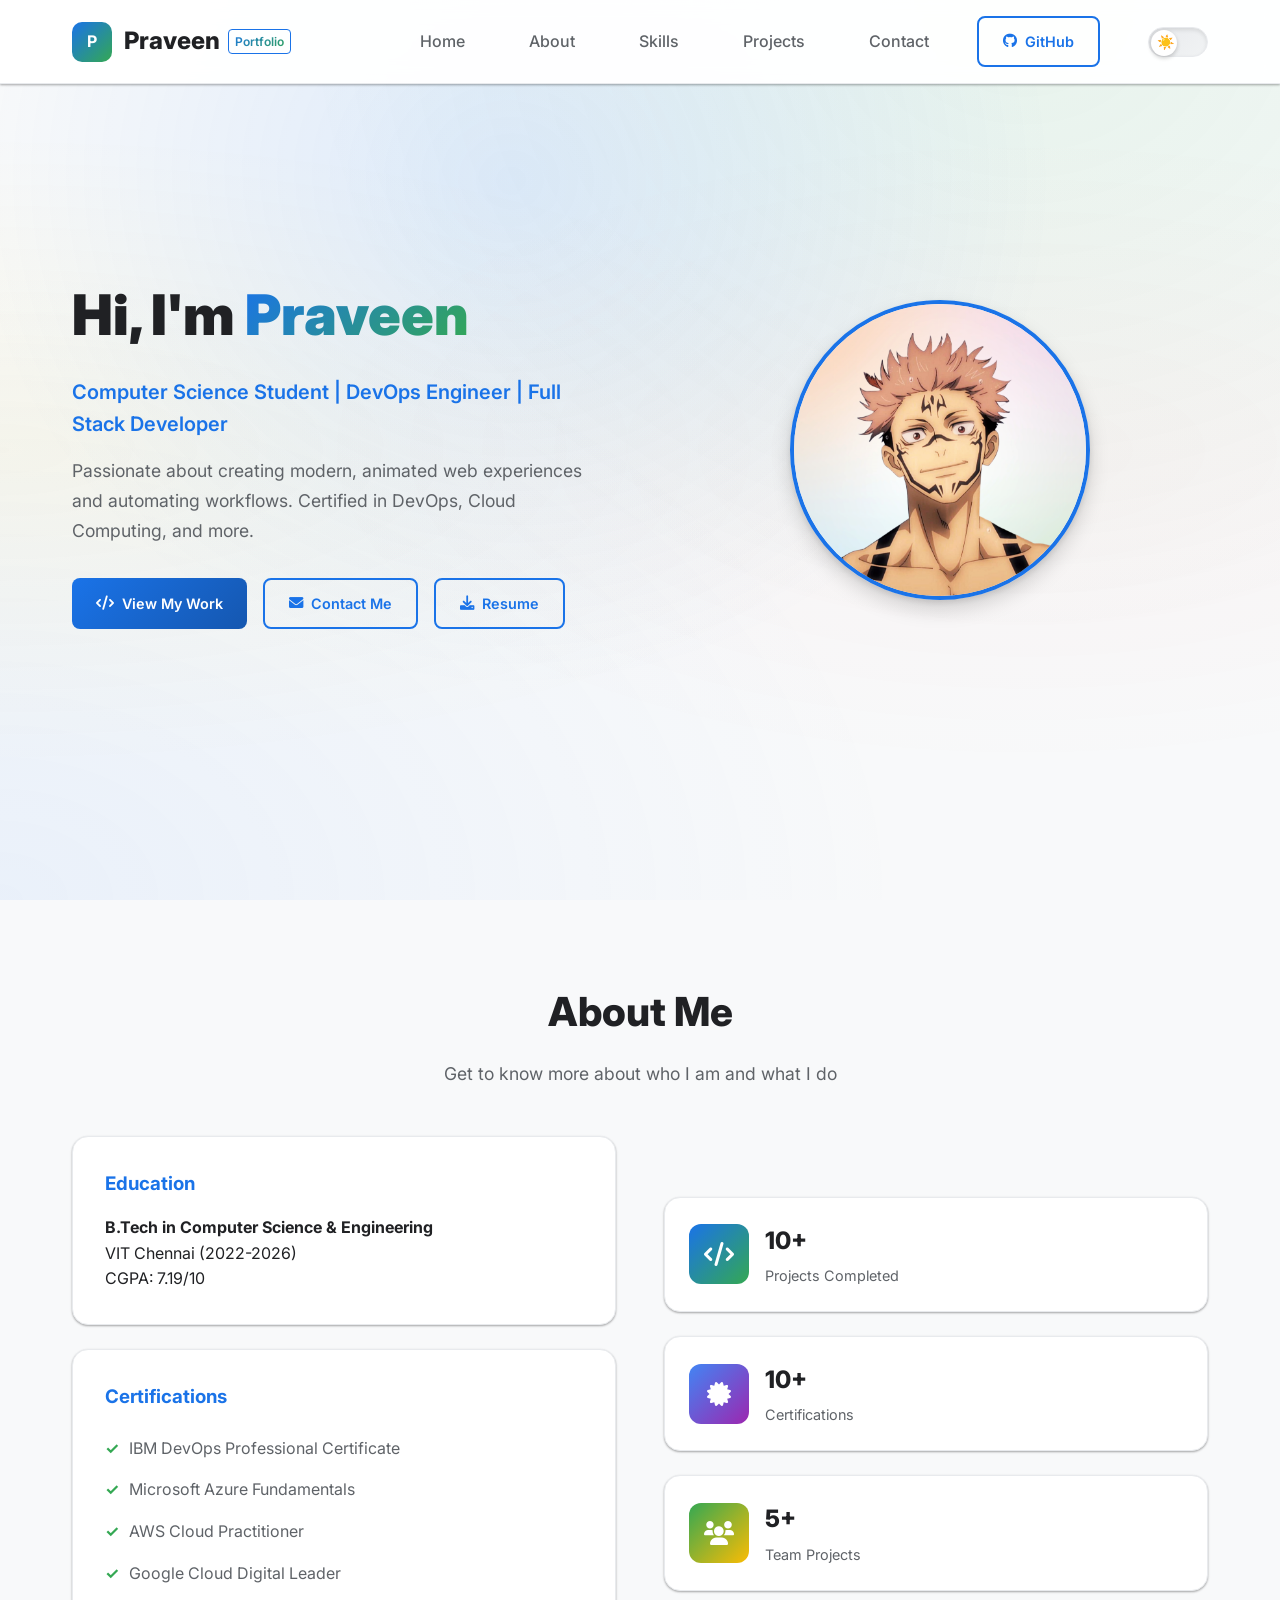
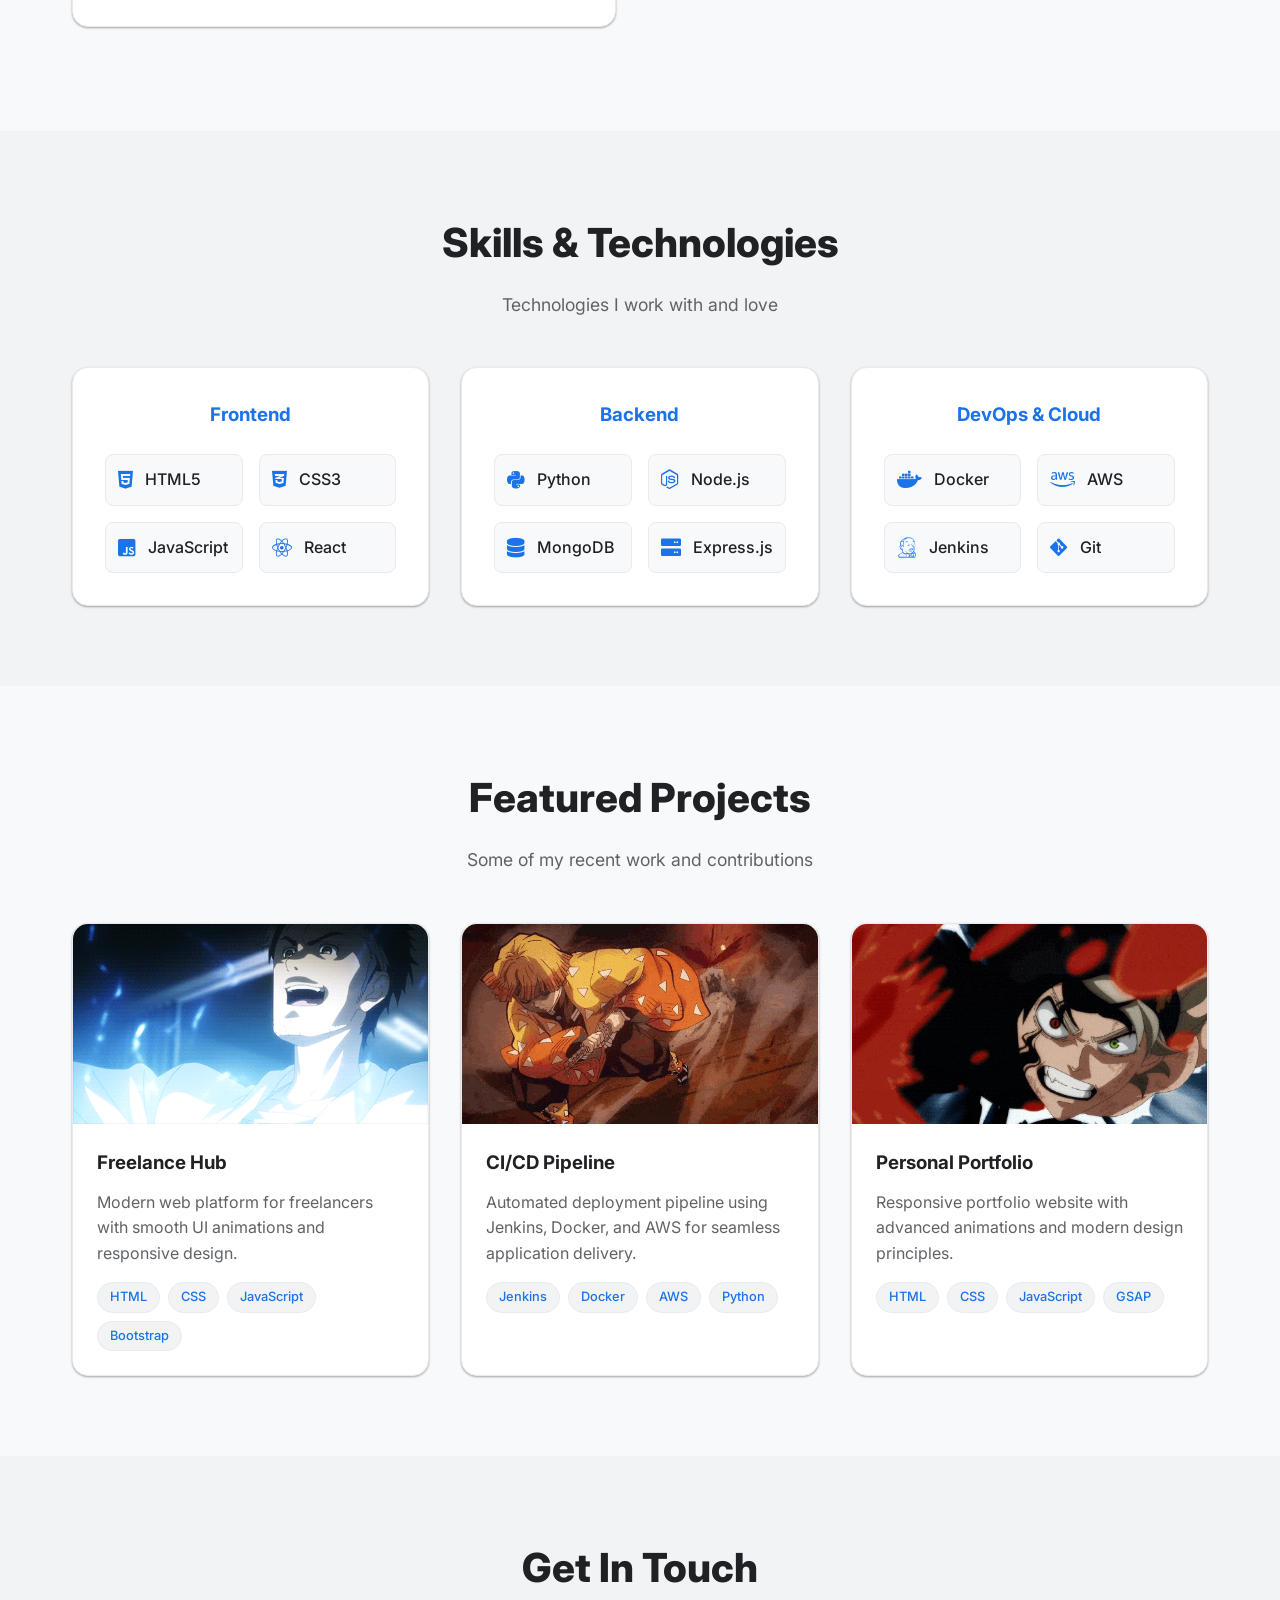
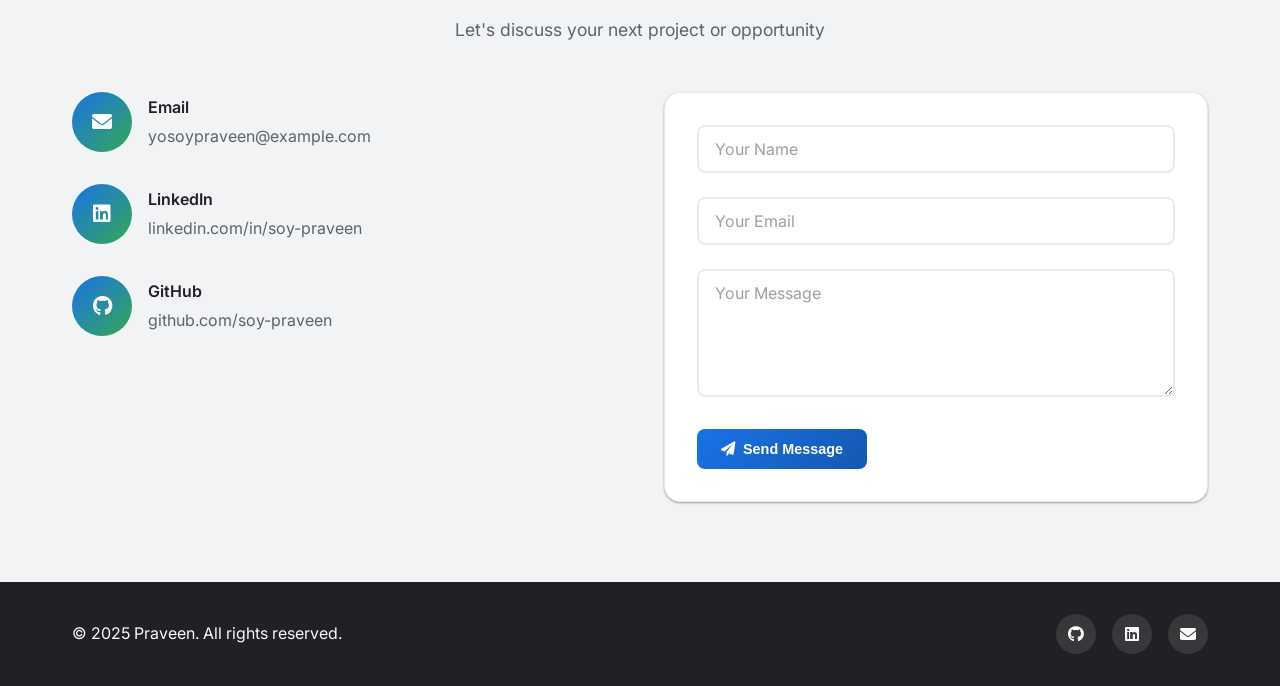
==== index.html @ 30afc69e "Initial Commit" ====
<!DOCTYPE html>
<html lang="en">
<head>
    <meta charset="UTF-8">
    <meta name="viewport" content="width=device-width, initial-scale=1.0">
    <title>Praveen | Portfolio</title>
    <link rel="stylesheet" href="style.css">
    <link href="https://fonts.googleapis.com/css2?family=Inter:wght@300;400;500;600;700;800;900&display=swap" rel="stylesheet">
    <link rel="stylesheet" href="https://cdnjs.cloudflare.com/ajax/libs/font-awesome/6.0.0/css/all.min.css">
</head>
<body>
    <!-- Navigation -->
    <nav class="navbar">
        <div class="nav-container">
            <a href="#" class="animate-brand">
                <div class="brand-icon">P</div>
                <div class="brand-text">Praveen</div>
                <div class="brand-tagline">Portfolio</div>
            </a>
            <div class="nav-menu">
                <a href="#home" class="nav-item-hover">Home</a>
                <a href="#about" class="nav-item-hover">About</a>
                <a href="#skills" class="nav-item-hover">Skills</a>
                <a href="#projects" class="nav-item-hover">Projects</a>
                <a href="#contact" class="nav-item-hover">Contact</a>
                <a href="https://github.com/soy-praveen" target="_blank" class="btn-animated btn-outline-primary">
                    <i class="fab fa-github"></i> GitHub
                </a>
                <!-- Option 1: Icon Toggle -->
<button class="theme-toggle" id="theme-toggle" aria-label="Toggle theme">
    <div class="toggle-switch"></div>
</button>




            </div>
        </div>
    </nav>

    <!-- Hero Section -->
    <section id="home" class="hero-section">
        <div class="hero-container">
            <div class="hero-content fade-in-left">
                <h1>Hi, I'm <span class="text-gradient">Praveen</span></h1>
                <p class="hero-subtitle">Computer Science Student | DevOps Engineer | Full Stack Developer</p>
                <p class="hero-description">Passionate about creating modern, animated web experiences and automating workflows. Certified in DevOps, Cloud Computing, and more.</p>
                <div class="hero-buttons">
                    <a href="#projects" class="btn-animated btn-primary">
                        <i class="fas fa-code"></i> View My Work
                    </a>
                    <a href="#contact" class="btn-animated btn-outline-primary">
                        <i class="fas fa-envelope"></i> Contact Me
                    </a>
                    <a href="resume.pdf" target="_blank" class="btn-animated btn-outline-primary">
                        <i class="fas fa-download"></i> Resume
                    </a>
                </div>
            </div>
            <div class="hero-image fade-in-right">
                <div class="image-container">
                    <img src="sukuna.png" alt="Praveen" class="profile-image">
                    <div class="image-glow"></div>
                </div>
            </div>
        </div>
    </section>

    <!-- About Section -->
    <section id="about" class="about-section">
        <div class="container">
            <div class="section-header fade-in-up">
                <h2>About Me</h2>
                <p>Get to know more about who I am and what I do</p>
            </div>
            <div class="about-content">
                <div class="about-text fade-in-left">
                    <div class="feature-card">
                        <h3>Education</h3>
                        <p><strong>B.Tech in Computer Science & Engineering</strong><br>
                        VIT Chennai (2022-2026)<br>
                        CGPA: 7.19/10</p>
                    </div>
                    <div class="feature-card">
                        <h3>Certifications</h3>
                        <ul>
                            <li>IBM DevOps Professional Certificate</li>
                            <li>Microsoft Azure Fundamentals</li>
                            <li>AWS Cloud Practitioner</li>
                            <li>Google Cloud Digital Leader</li>
                        </ul>
                    </div>
                </div>
                <div class="about-stats fade-in-right">
                    <div class="stat-card">
                        <div class="stat-icon" style="background: linear-gradient(135deg, var(--primary-color), var(--accent-color));">
                            <i class="fas fa-code"></i>
                        </div>
                        <div class="stat-content">
                            <h4>10+</h4>
                            <p>Projects Completed</p>
                        </div>
                    </div>
                    <div class="stat-card">
                        <div class="stat-icon" style="background: linear-gradient(135deg, var(--info-color), var(--purple-color));">
                            <i class="fas fa-certificate"></i>
                        </div>
                        <div class="stat-content">
                            <h4>10+</h4>
                            <p>Certifications</p>
                        </div>
                    </div>
                    <div class="stat-card">
                        <div class="stat-icon" style="background: linear-gradient(135deg, var(--success-color), var(--warning-color));">
                            <i class="fas fa-users"></i>
                        </div>
                        <div class="stat-content">
                            <h4>5+</h4>
                            <p>Team Projects</p>
                        </div>
                    </div>
                </div>
            </div>
        </div>
    </section>

    <!-- Skills Section -->
    <section id="skills" class="skills-section">
        <div class="container">
            <div class="section-header fade-in-up">
                <h2>Skills & Technologies</h2>
                <p>Technologies I work with and love</p>
            </div>
            <div class="skills-grid">
                <div class="skill-category fade-in-up">
                    <h3>Frontend</h3>
                    <div class="skill-items">
                        <div class="skill-item">
                            <i class="fab fa-html5"></i>
                            <span>HTML5</span>
                        </div>
                        <div class="skill-item">
                            <i class="fab fa-css3-alt"></i>
                            <span>CSS3</span>
                        </div>
                        <div class="skill-item">
                            <i class="fab fa-js-square"></i>
                            <span>JavaScript</span>
                        </div>
                        <div class="skill-item">
                            <i class="fab fa-react"></i>
                            <span>React</span>
                        </div>
                    </div>
                </div>
                <div class="skill-category fade-in-up">
                    <h3>Backend</h3>
                    <div class="skill-items">
                        <div class="skill-item">
                            <i class="fab fa-python"></i>
                            <span>Python</span>
                        </div>
                        <div class="skill-item">
                            <i class="fab fa-node-js"></i>
                            <span>Node.js</span>
                        </div>
                        <div class="skill-item">
                            <i class="fas fa-database"></i>
                            <span>MongoDB</span>
                        </div>
                        <div class="skill-item">
                            <i class="fas fa-server"></i>
                            <span>Express.js</span>
                        </div>
                    </div>
                </div>
                <div class="skill-category fade-in-up">
                    <h3>DevOps & Cloud</h3>
                    <div class="skill-items">
                        <div class="skill-item">
                            <i class="fab fa-docker"></i>
                            <span>Docker</span>
                        </div>
                        <div class="skill-item">
                            <i class="fab fa-aws"></i>
                            <span>AWS</span>
                        </div>
                        <div class="skill-item">
                            <i class="fab fa-jenkins"></i>
                            <span>Jenkins</span>
                        </div>
                        <div class="skill-item">
                            <i class="fab fa-git-alt"></i>
                            <span>Git</span>
                        </div>
                    </div>
                </div>
            </div>
        </div>
    </section>

    <!-- Projects Section -->
    <section id="projects" class="projects-section">
        <div class="container">
            <div class="section-header fade-in-up">
                <h2>Featured Projects</h2>
                <p>Some of my recent work and contributions</p>
            </div>
            <div class="projects-grid">
                <div class="project-card fade-in-up">
                    <div class="project-image">
                        <img src="project1.gif" alt="Freelance Hub">
                        <div class="project-overlay">
                            <a href="https://github.com/your-github/freelance-hub" target="_blank" class="project-link">
                                <i class="fab fa-github"></i>
                            </a>
                            <a href="#" target="_blank" class="project-link">
                                <i class="fas fa-external-link-alt"></i>
                            </a>
                        </div>
                    </div>
                    <div class="project-content">
                        <h3>Freelance Hub</h3>
                        <p>Modern web platform for freelancers with smooth UI animations and responsive design.</p>
                        <div class="project-tech">
                            <span>HTML</span>
                            <span>CSS</span>
                            <span>JavaScript</span>
                            <span>Bootstrap</span>
                        </div>
                    </div>
                </div>
                
                <div class="project-card fade-in-up">
                    <div class="project-image">
                        <img src="project2.gif" alt="DevOps Pipeline">
                        <div class="project-overlay">
                            <a href="https://github.com/your-github/devops-pipeline" target="_blank" class="project-link">
                                <i class="fab fa-github"></i>
                            </a>
                        </div>
                    </div>
                    <div class="project-content">
                        <h3>CI/CD Pipeline</h3>
                        <p>Automated deployment pipeline using Jenkins, Docker, and AWS for seamless application delivery.</p>
                        <div class="project-tech">
                            <span>Jenkins</span>
                            <span>Docker</span>
                            <span>AWS</span>
                            <span>Python</span>
                        </div>
                    </div>
                </div>

                <div class="project-card fade-in-up">
                    <div class="project-image">
                        <img src="project3.gif" alt="Portfolio Website">
                        <div class="project-overlay">
                            <a href="https://github.com/your-github/portfolio" target="_blank" class="project-link">
                                <i class="fab fa-github"></i>
                            </a>
                            <a href="#" target="_blank" class="project-link">
                                <i class="fas fa-external-link-alt"></i>
                            </a>
                        </div>
                    </div>
                    <div class="project-content">
                        <h3>Personal Portfolio</h3>
                        <p>Responsive portfolio website with advanced animations and modern design principles.</p>
                        <div class="project-tech">
                            <span>HTML</span>
                            <span>CSS</span>
                            <span>JavaScript</span>
                            <span>GSAP</span>
                        </div>
                    </div>
                </div>
            </div>
        </div>
    </section>

    <!-- Contact Section -->
    <section id="contact" class="contact-section">
        <div class="container">
            <div class="section-header fade-in-up">
                <h2>Get In Touch</h2>
                <p>Let's discuss your next project or opportunity</p>
            </div>
            <div class="contact-content">
                <div class="contact-info fade-in-left">
                    <div class="contact-item">
                        <div class="contact-icon">
                            <i class="fas fa-envelope"></i>
                        </div>
                        <div class="contact-details">
                            <h4>Email</h4>
                            <p>yosoypraveen@example.com</p>
                        </div>
                    </div>
                    <div class="contact-item">
                        <div class="contact-icon">
                            <i class="fab fa-linkedin"></i>
                        </div>
                        <div class="contact-details">
                            <h4>LinkedIn</h4>
                            <p>linkedin.com/in/soy-praveen</p>
                        </div>
                    </div>
                    <div class="contact-item">
                        <div class="contact-icon">
                            <i class="fab fa-github"></i>
                        </div>
                        <div class="contact-details">
                            <h4>GitHub</h4>
                            <p>github.com/soy-praveen</p>
                        </div>
                    </div>
                </div>
                <div class="contact-form fade-in-right">
                    <form class="form">
                        <div class="form-group">
                            <input type="text" class="form-control" placeholder="Your Name" required>
                        </div>
                        <div class="form-group">
                            <input type="email" class="form-control" placeholder="Your Email" required>
                        </div>
                        <div class="form-group">
                            <textarea class="form-control" rows="5" placeholder="Your Message" required></textarea>
                        </div>
                        <button type="submit" class="btn-animated btn-primary">
                            <i class="fas fa-paper-plane"></i> Send Message
                        </button>
                    </form>
                </div>
            </div>
        </div>
    </section>

    <!-- Footer -->
    <footer class="footer">
        <div class="container">
            <div class="footer-content">
                <p>&copy; 2025 Praveen. All rights reserved.</p>
                <div class="social-links">
                    <a href="https://github.com/soy-praveen" target="_blank"><i class="fab fa-github"></i></a>
                    <a href="https://linkedin.com/in/soy-praveen" target="_blank"><i class="fab fa-linkedin"></i></a>
                    <a href="mailto:yosoypraveen@example.com"><i class="fas fa-envelope"></i></a>
                </div>
            </div>
        </div>
    </footer>

    <script src="script.js"></script>
</body>
</html>
---- style.css ----
:root {
    /* Light Theme Colors */
    --primary-color: #1a73e8;
    --primary-dark: #1557b0;
    --secondary-color: #ffffff;
    --accent-color: #34a853;
    --warning-color: #fbbc04;
    --danger-color: #ea4335;
    --success-color: #34a853;
    --info-color: #4285f4;
    --purple-color: #9c27b0;
    
    /* Light Theme Backgrounds & Text */
    --bg-primary: #f8f9fa;
    --bg-secondary: #f1f3f4;
    --card-bg: #ffffff;
    --navbar-bg: rgba(255, 255, 255, 0.95);
    --text-primary: #202124;
    --text-secondary: #5f6368;
    --text-muted: #9aa0a6;
    --border-color: #e8eaed;
    --footer-bg: #202124;
    --footer-text: #f8f9fa;
    
    /* Shadows */
    --shadow-sm: 0 1px 3px rgba(0, 0, 0, 0.12), 0 1px 2px rgba(0, 0, 0, 0.24);
    --shadow-md: 0 3px 6px rgba(0, 0, 0, 0.15), 0 2px 4px rgba(0, 0, 0, 0.12);
    --shadow-lg: 0 10px 20px rgba(0, 0, 0, 0.15), 0 3px 6px rgba(0, 0, 0, 0.10);
    --shadow-xl: 0 15px 25px rgba(0, 0, 0, 0.15), 0 5px 10px rgba(0, 0, 0, 0.05);
    
    /* Animations */
    --transition-fast: all 0.15s cubic-bezier(0.4, 0, 0.2, 1);
    --transition-normal: all 0.3s cubic-bezier(0.4, 0, 0.2, 1);
    --transition-slow: all 0.5s cubic-bezier(0.4, 0, 0.2, 1);
}

/* Dark Theme */
body.dark {
    --bg-primary: #0f1419;
    --bg-secondary: #1a1f2e;
    --card-bg: #1e2328;
    --navbar-bg: rgba(30, 35, 40, 0.95);
    --text-primary: #e6f1ff;
    --text-secondary: #b7bac7;
    --text-muted: #8892b0;
    --border-color: #2d3748;
    --footer-bg: #0f1419;
    --footer-text: #e6f1ff;
    
    /* Dark theme shadows */
    --shadow-sm: 0 1px 3px rgba(0, 0, 0, 0.3), 0 1px 2px rgba(0, 0, 0, 0.4);
    --shadow-md: 0 3px 6px rgba(0, 0, 0, 0.35), 0 2px 4px rgba(0, 0, 0, 0.3);
    --shadow-lg: 0 10px 20px rgba(0, 0, 0, 0.4), 0 3px 6px rgba(0, 0, 0, 0.3);
    --shadow-xl: 0 15px 25px rgba(0, 0, 0, 0.45), 0 5px 10px rgba(0, 0, 0, 0.35);
}

/* ===== BASE STYLES ===== */
* {
    margin: 0;
    padding: 0;
    box-sizing: border-box;
}

body {
    font-family: 'Inter', -apple-system, BlinkMacSystemFont, 'Segoe UI', Roboto, sans-serif;
    background-color: var(--bg-primary);
    color: var(--text-primary);
    line-height: 1.6;
    overflow-x: hidden;
    transition: background-color 0.3s ease, color 0.3s ease;
    position: relative;
}

/* Professional Background Pattern */
body::before {
    content: '';
    position: fixed;
    top: 0;
    left: 0;
    width: 100%;
    height: 100%;
    background: 
        radial-gradient(at 40% 20%, rgba(28,126,255,0.12) 0px, transparent 50%),
        radial-gradient(at 80% 0%, rgba(57,184,91,0.09) 0px, transparent 50%),
        radial-gradient(at 0% 50%, rgba(255,206,4,0.06) 0px, transparent 50%),
        radial-gradient(at 80% 50%, rgba(255,73,58,0.04) 0px, transparent 50%),
        radial-gradient(at 0% 100%, rgba(72,146,255,0.08) 0px, transparent 50%);
    z-index: -2;
    pointer-events: none;
}


/* Dark theme background */
body.dark::before {
    background: 
        radial-gradient(at 40% 20%, rgba(28,126,255,0.15) 0px, transparent 50%),
        radial-gradient(at 80% 0%, rgba(57,184,91,0.12) 0px, transparent 50%),
        radial-gradient(at 0% 50%, rgba(255,206,4,0.08) 0px, transparent 50%),
        radial-gradient(at 80% 50%, rgba(255,73,58,0.06) 0px, transparent 50%),
        radial-gradient(at 0% 100%, rgba(72,146,255,0.10) 0px, transparent 50%);
}

.container {
    max-width: 1200px;
    margin: 0 auto;
    padding: 0 2rem;
}

/* ===== NAVIGATION ===== */
.navbar {
    background-color: var(--navbar-bg);
    backdrop-filter: blur(10px);
    border-bottom: 1px solid var(--border-color);
    box-shadow: var(--shadow-sm);
    position: fixed;
    top: 0;
    left: 0;
    right: 0;
    z-index: 1000;
    transition: var(--transition-normal);
    padding: 1rem 0;
}

.nav-container {
    max-width: 1200px;
    margin: 0 auto;
    padding: 0 2rem;
    display: flex;
    justify-content: space-between;
    align-items: center;
}

/* Brand Styles */
.animate-brand {
    display: flex;
    align-items: center;
    text-decoration: none;
    transition: var(--transition-normal);
}

.brand-icon {
    width: 40px;
    height: 40px;
    background: linear-gradient(135deg, var(--primary-color), var(--accent-color));
    border-radius: 10px;
    display: flex;
    align-items: center;
    justify-content: center;
    color: white;
    margin-right: 12px;
    transition: var(--transition-normal);
    position: relative;
    overflow: hidden;
    font-weight: 700;
}

.brand-icon::before {
    content: '';
    position: absolute;
    top: -50%;
    left: -50%;
    width: 200%;
    height: 200%;
    background: linear-gradient(45deg, transparent, rgba(255, 255, 255, 0.3), transparent);
    transform: rotate(45deg);
    transition: var(--transition-slow);
    opacity: 0;
}

.animate-brand:hover .brand-icon::before {
    animation: shimmer 0.8s ease-in-out;
}

@keyframes shimmer {
    0% { transform: translateX(-100%) translateY(-100%) rotate(45deg); opacity: 0; }
    50% { opacity: 1; }
    100% { transform: translateX(100%) translateY(100%) rotate(45deg); opacity: 0; }
}

.brand-text {
    font-size: 1.5rem;
    font-weight: 800;
    color: var(--text-primary);
    margin-right: 8px;
}

.brand-tagline {
    background: linear-gradient(135deg, var(--primary-color), var(--accent-color));
    -webkit-background-clip: text;
    -webkit-text-fill-color: transparent;
    background-clip: text;
    font-size: 0.75rem;
    font-weight: 600;
    padding: 2px 6px;
    border: 1px solid var(--primary-color);
    border-radius: 4px;
}

/* Navigation Menu */
.nav-menu {
    display: flex;
    align-items: center;
    gap: 2rem;
}

.nav-item-hover {
    position: relative;
    transition: var(--transition-fast);
    border-radius: 8px;
    padding: 8px 16px;
    text-decoration: none;
    color: var(--text-secondary);
    font-weight: 500;
}

.nav-item-hover::before {
    content: '';
    position: absolute;
    bottom: 0;
    left: 50%;
    width: 0;
    height: 2px;
    background: linear-gradient(90deg, var(--primary-color), var(--accent-color));
    transition: var(--transition-normal);
    transform: translateX(-50%);
}

.nav-item-hover:hover::before {
    width: 80%;
}

.nav-item-hover:hover {
    color: var(--primary-color);
    background-color: rgba(26, 115, 232, 0.05);
    transform: translateY(-1px);
}

/* ===== THEME TOGGLE ===== */
.theme-toggle {
    background: none;
    border: none;
    outline: none;
    cursor: pointer;
    margin-left: 1rem;
    padding: 0;
}

.toggle-switch {
    position: relative;
    width: 60px;
    height: 30px;
    background: linear-gradient(135deg, #e8eaed, #f1f3f4);
    border-radius: 30px;
    transition: var(--transition-normal);
    box-shadow: inset 0 2px 4px rgba(0, 0, 0, 0.1);
    border: 1px solid var(--border-color);
}

.toggle-switch::before {
    content: '';
    position: absolute;
    top: 2px;
    left: 2px;
    width: 26px;
    height: 26px;
    background: var(--card-bg);
    border-radius: 50%;
    transition: var(--transition-normal);
    box-shadow: 0 2px 4px rgba(0, 0, 0, 0.2);
}

.toggle-switch::after {
    content: '☀️';
    position: absolute;
    top: 50%;
    left: 8px;
    transform: translateY(-50%);
    font-size: 14px;
    transition: var(--transition-normal);
    opacity: 1;
}

body.dark .toggle-switch {
    background: linear-gradient(135deg, var(--primary-color), var(--accent-color));
    border-color: var(--primary-color);
}

body.dark .toggle-switch::before {
    transform: translateX(30px);
}

body.dark .toggle-switch::after {
    content: '🌙';
    left: 36px;
}

.theme-toggle:hover .toggle-switch {
    transform: scale(1.05);
    box-shadow: inset 0 2px 6px rgba(0, 0, 0, 0.15), 0 0 0 3px rgba(26, 115, 232, 0.1);
}

/* ===== BUTTONS ===== */
.btn-animated {
    position: relative;
    overflow: hidden;
    transition: var(--transition-normal);
    font-weight: 600;
    border-radius: 8px;
    padding: 12px 24px;
    text-decoration: none;
    display: inline-flex;
    align-items: center;
    gap: 8px;
    border: none;
    cursor: pointer;
    font-size: 0.9rem;
}

.btn-animated::before {
    content: '';
    position: absolute;
    top: 0;
    left: -100%;
    width: 100%;
    height: 100%;
    background: linear-gradient(90deg, transparent, rgba(255, 255, 255, 0.2), transparent);
    transition: var(--transition-slow);
}

.btn-animated:hover::before {
    left: 100%;
}

.btn-animated:hover {
    transform: translateY(-2px);
    box-shadow: var(--shadow-md);
}

.btn-primary {
    background: linear-gradient(135deg, var(--primary-color), var(--primary-dark));
    color: white;
}

.btn-primary:hover {
    background: linear-gradient(135deg, var(--primary-dark), var(--primary-color));
    box-shadow: 0 4px 15px rgba(26, 115, 232, 0.4);
}

.btn-outline-primary {
    border: 2px solid var(--primary-color);
    color: var(--primary-color);
    background: transparent;
}

.btn-outline-primary:hover {
    background: var(--primary-color);
    color: white;
    border-color: var(--primary-color);
}

/* ===== HERO SECTION ===== */
.hero-section {
    min-height: 100vh;
    display: flex;
    align-items: center;
    padding-top: 80px;
}

.hero-container {
    max-width: 1200px;
    margin: 0 auto;
    padding: 0 2rem;
    display: grid;
    grid-template-columns: 1fr 1fr;
    gap: 4rem;
    align-items: center;
}

.hero-content h1 {
    font-size: 3.5rem;
    font-weight: 900;
    margin-bottom: 1rem;
    color: var(--text-primary);
}

.text-gradient {
    background: linear-gradient(135deg, var(--primary-color), var(--accent-color));
    -webkit-background-clip: text;
    -webkit-text-fill-color: transparent;
    background-clip: text;
}

.hero-subtitle {
    font-size: 1.25rem;
    color: var(--primary-color);
    font-weight: 600;
    margin-bottom: 1rem;
}

.hero-description {
    font-size: 1.1rem;
    color: var(--text-secondary);
    margin-bottom: 2rem;
    line-height: 1.7;
}

.hero-buttons {
    display: flex;
    gap: 1rem;
    flex-wrap: wrap;
}

/* Profile Image */
.hero-image {
    display: flex;
    justify-content: center;
    align-items: center;
}

.image-container {
    position: relative;
    width: 300px;
    height: 300px;
}

.profile-image {
    width: 100%;
    height: 100%;
    border-radius: 50%;
    object-fit: cover;
    border: 4px solid var(--primary-color);
    box-shadow: var(--shadow-lg);
    transition: var(--transition-normal);
}

.image-container:hover .profile-image {
    transform: scale(1.05);
    box-shadow: 0 20px 60px rgba(26, 115, 232, 0.4);
    border-color: var(--accent-color);
}

.image-glow {
    position: absolute;
    top: -10px;
    left: -10px;
    right: -10px;
    bottom: -10px;
    background: linear-gradient(135deg, var(--primary-color), var(--accent-color));
    border-radius: 50%;
    z-index: -1;
    opacity: 0;
    transition: var(--transition-slow);
}

.image-container:hover .image-glow {
    opacity: 0.4;
    transform: scale(1.1);
}

/* ===== SECTIONS ===== */
section {
    padding: 5rem 0;
}

.section-header {
    text-align: center;
    margin-bottom: 3rem;
}

.section-header h2 {
    font-size: 2.5rem;
    font-weight: 800;
    color: var(--text-primary);
    margin-bottom: 1rem;
}

.section-header p {
    font-size: 1.1rem;
    color: var(--text-secondary);
}

/* ===== ABOUT SECTION ===== */
.about-content {
    display: grid;
    grid-template-columns: 1fr 1fr;
    gap: 3rem;
    align-items: start;
}

.feature-card {
    background: var(--card-bg);
    border: 1px solid var(--border-color);
    border-radius: 16px;
    padding: 2rem;
    box-shadow: var(--shadow-sm);
    transition: var(--transition-normal);
    margin-bottom: 1.5rem;
    position: relative;
    overflow: hidden;
}

.feature-card::before {
    content: '';
    position: absolute;
    top: 0;
    left: 0;
    right: 0;
    height: 4px;
    background: linear-gradient(90deg, var(--primary-color), var(--accent-color));
    transform: scaleX(0);
    transition: var(--transition-normal);
}

.feature-card:hover::before {
    transform: scaleX(1);
}

.feature-card:hover {
    transform: translateY(-8px);
    box-shadow: var(--shadow-lg);
    border-color: var(--primary-color);
}

.feature-card h3 {
    color: var(--primary-color);
    margin-bottom: 1rem;
    font-weight: 700;
}

.feature-card ul {
    list-style: none;
    padding: 0;
}

.feature-card li {
    padding: 0.5rem 0;
    color: var(--text-secondary);
    position: relative;
    padding-left: 1.5rem;
}

.feature-card li::before {
    content: '✓';
    position: absolute;
    left: 0;
    color: var(--accent-color);
    font-weight: bold;
}

/* Stats Cards */
.about-stats {
    display: flex;
    flex-direction: column;
    gap: 1.5rem;
    justify-content: center;  /* Add this line */
    height: 100%;             /* Add this line */
}


.stat-card {
    background: var(--card-bg);
    border: 1px solid var(--border-color);
    border-radius: 16px;
    padding: 1.5rem;
    box-shadow: var(--shadow-sm);
    transition: var(--transition-normal);
    display: flex;
    align-items: center;
    gap: 1rem;
}

.stat-card:hover {
    transform: translateY(-4px);
    box-shadow: var(--shadow-lg);
}

.stat-icon {
    width: 60px;
    height: 60px;
    border-radius: 12px;
    display: flex;
    align-items: center;
    justify-content: center;
}

.stat-icon i {
    font-size: 1.5rem;
    color: white;
}

.stat-content h4 {
    font-size: 1.5rem;
    font-weight: 800;
    color: var(--text-primary);
    margin-bottom: 0.25rem;
}

.stat-content p {
    color: var(--text-secondary);
    font-size: 0.9rem;
}

/* ===== SKILLS SECTION ===== */
.skills-section {
    background: var(--bg-secondary);
}

.skills-grid {
    display: grid;
    grid-template-columns: repeat(auto-fit, minmax(300px, 1fr));
    gap: 2rem;
}

.skill-category {
    background: var(--card-bg);
    border-radius: 16px;
    padding: 2rem;
    box-shadow: var(--shadow-sm);
    transition: var(--transition-normal);
    border: 1px solid var(--border-color);
}

.skill-category:hover {
    transform: translateY(-8px);
    box-shadow: var(--shadow-lg);
}

.skill-category h3 {
    color: var(--primary-color);
    margin-bottom: 1.5rem;
    font-weight: 700;
    text-align: center;
}

.skill-items {
    display: grid;
    grid-template-columns: repeat(2, 1fr);
    gap: 1rem;
}

.skill-item {
    display: flex;
    align-items: center;
    gap: 0.75rem;
    padding: 0.75rem;
    background: var(--bg-primary);
    border-radius: 8px;
    transition: var(--transition-fast);
    border: 1px solid var(--border-color);
}

.skill-item:hover {
    background: rgba(26, 115, 232, 0.05);
    transform: translateX(4px);
    border-color: var(--primary-color);
}

.skill-item i {
    font-size: 1.25rem;
    color: var(--primary-color);
}

.skill-item span {
    font-weight: 500;
    color: var(--text-primary);
}

/* ===== PROJECTS SECTION ===== */
.projects-grid {
    display: grid;
    grid-template-columns: repeat(auto-fit, minmax(350px, 1fr));
    gap: 2rem;
}

.project-card {
    background: var(--card-bg);
    border-radius: 16px;
    overflow: hidden;
    box-shadow: var(--shadow-sm);
    transition: var(--transition-normal);
    border: 1px solid var(--border-color);
}

.project-card:hover {
    transform: translateY(-8px);
    box-shadow: var(--shadow-lg);
}

.project-image {
    position: relative;
    height: 200px;
    overflow: hidden;
}

.project-image img {
    width: 100%;
    height: 100%;
    object-fit: cover;
    transition: var(--transition-normal);
}

.project-overlay {
    position: absolute;
    top: 0;
    left: 0;
    right: 0;
    bottom: 0;
    background: rgba(26, 115, 232, 0.9);
    display: flex;
    align-items: center;
    justify-content: center;
    gap: 1rem;
    opacity: 0;
    transition: var(--transition-normal);
}

.project-card:hover .project-overlay {
    opacity: 1;
}

.project-link {
    width: 50px;
    height: 50px;
    background: var(--card-bg);
    border-radius: 50%;
    display: flex;
    align-items: center;
    justify-content: center;
    color: var(--primary-color);
    text-decoration: none;
    transition: var(--transition-fast);
}

.project-link:hover {
    transform: scale(1.1);
    background: var(--accent-color);
    color: white;
}

.project-content {
    padding: 1.5rem;
}

.project-content h3 {
    color: var(--text-primary);
    margin-bottom: 0.75rem;
    font-weight: 700;
}

.project-content p {
    color: var(--text-secondary);
    margin-bottom: 1rem;
    line-height: 1.6;
}

.project-tech {
    display: flex;
    flex-wrap: wrap;
    gap: 0.5rem;
}

.project-tech span {
    background: var(--bg-secondary);
    color: var(--primary-color);
    padding: 0.25rem 0.75rem;
    border-radius: 20px;
    font-size: 0.8rem;
    font-weight: 500;
    border: 1px solid var(--border-color);
}

/* ===== CONTACT SECTION ===== */
.contact-section {
    background: var(--bg-secondary);
}

.contact-content {
    display: grid;
    grid-template-columns: 1fr 1fr;
    gap: 3rem;
    align-items: start;
}

.contact-item {
    display: flex;
    align-items: center;
    gap: 1rem;
    margin-bottom: 2rem;
}

.contact-icon {
    width: 60px;
    height: 60px;
    background: linear-gradient(135deg, var(--primary-color), var(--accent-color));
    border-radius: 50%;
    display: flex;
    align-items: center;
    justify-content: center;
    color: white;
    font-size: 1.25rem;
}

.contact-details h4 {
    color: var(--text-primary);
    margin-bottom: 0.25rem;
    font-weight: 600;
}

.contact-details p {
    color: var(--text-secondary);
}

.form {
    background: var(--card-bg);
    padding: 2rem;
    border-radius: 16px;
    box-shadow: var(--shadow-sm);
    border: 1px solid var(--border-color);
}

.form-group {
    margin-bottom: 1.5rem;
}

.form-control {
    width: 100%;
    border: 2px solid var(--border-color);
    border-radius: 8px;
    padding: 12px 16px;
    transition: var(--transition-fast);
    background: var(--card-bg);
    font-family: inherit;
    font-size: 1rem;
    color: var(--text-primary);
}

.form-control:focus {
    border-color: var(--primary-color);
    box-shadow: 0 0 0 3px rgba(26, 115, 232, 0.1);
    outline: none;
    transform: scale(1.02);
}

.form-control::placeholder {
    color: var(--text-muted);
}

textarea.form-control {
    resize: vertical;
    min-height: 120px;
}

/* ===== FOOTER ===== */
.footer {
    background: var(--footer-bg);
    color: var(--footer-text);
    padding: 2rem 0;
}

.footer-content {
    display: flex;
    justify-content: space-between;
    align-items: center;
}

.social-links {
    display: flex;
    gap: 1rem;
}

.social-links a {
    width: 40px;
    height: 40px;
    background: rgba(255, 255, 255, 0.1);
    border-radius: 50%;
    display: flex;
    align-items: center;
    justify-content: center;
    color: var(--footer-text);
    text-decoration: none;
    transition: var(--transition-fast);
}

.social-links a:hover {
    background: var(--primary-color);
    color: white;
    transform: translateY(-2px);
}

/* ===== ANIMATIONS ===== */
.fade-in-up {
    opacity: 0;
    transform: translateY(30px);
    animation: fadeInUp 0.8s ease-out forwards;
}

.fade-in-left {
    opacity: 0;
    transform: translateX(-30px);
    animation: fadeInLeft 0.8s ease-out forwards;
}

.fade-in-right {
    opacity: 0;
    transform: translateX(30px);
    animation: fadeInRight 0.8s ease-out forwards;
}

@keyframes fadeInUp {
    to {
        opacity: 1;
        transform: translateY(0);
    }
}

@keyframes fadeInLeft {
    to {
        opacity: 1;
        transform: translateX(0);
    }
}

@keyframes fadeInRight {
    to {
        opacity: 1;
        transform: translateX(0);
    }
}

/* ===== RESPONSIVE DESIGN ===== */
@media (max-width: 768px) {
    .nav-menu {
        display: none;
    }
    
    .hero-container {
        grid-template-columns: 1fr;
        text-align: center;
        gap: 2rem;
    }
    
    .hero-content h1 {
        font-size: 2.5rem;
    }
    
    .about-content {
    display: grid;
    grid-template-columns: 1fr 1fr;
    gap: 3rem;
    align-items: center;      /* Change from 'start' to 'center' */
    }

    
    .skills-grid {
        grid-template-columns: 1fr;
    }
    
    .skill-items {
        grid-template-columns: 1fr;
    }
    
    .projects-grid {
        grid-template-columns: 1fr;
    }
    
    .hero-buttons {
        justify-content: center;
    }
    
    .footer-content {
        flex-direction: column;
        gap: 1rem;
        text-align: center;
    }
}

@media (max-width: 480px) {
    .container {
        padding: 0 1rem;
    }
    
    .nav-container {
        padding: 0 1rem;
    }
    
    .hero-content h1 {
        font-size: 2rem;
    }
    
    .section-header h2 {
        font-size: 2rem;
    }
    
    .hero-buttons {
        flex-direction: column;
        align-items: center;
    }
    
    .btn-animated {
        width: 100%;
        justify-content: center;
    }
}
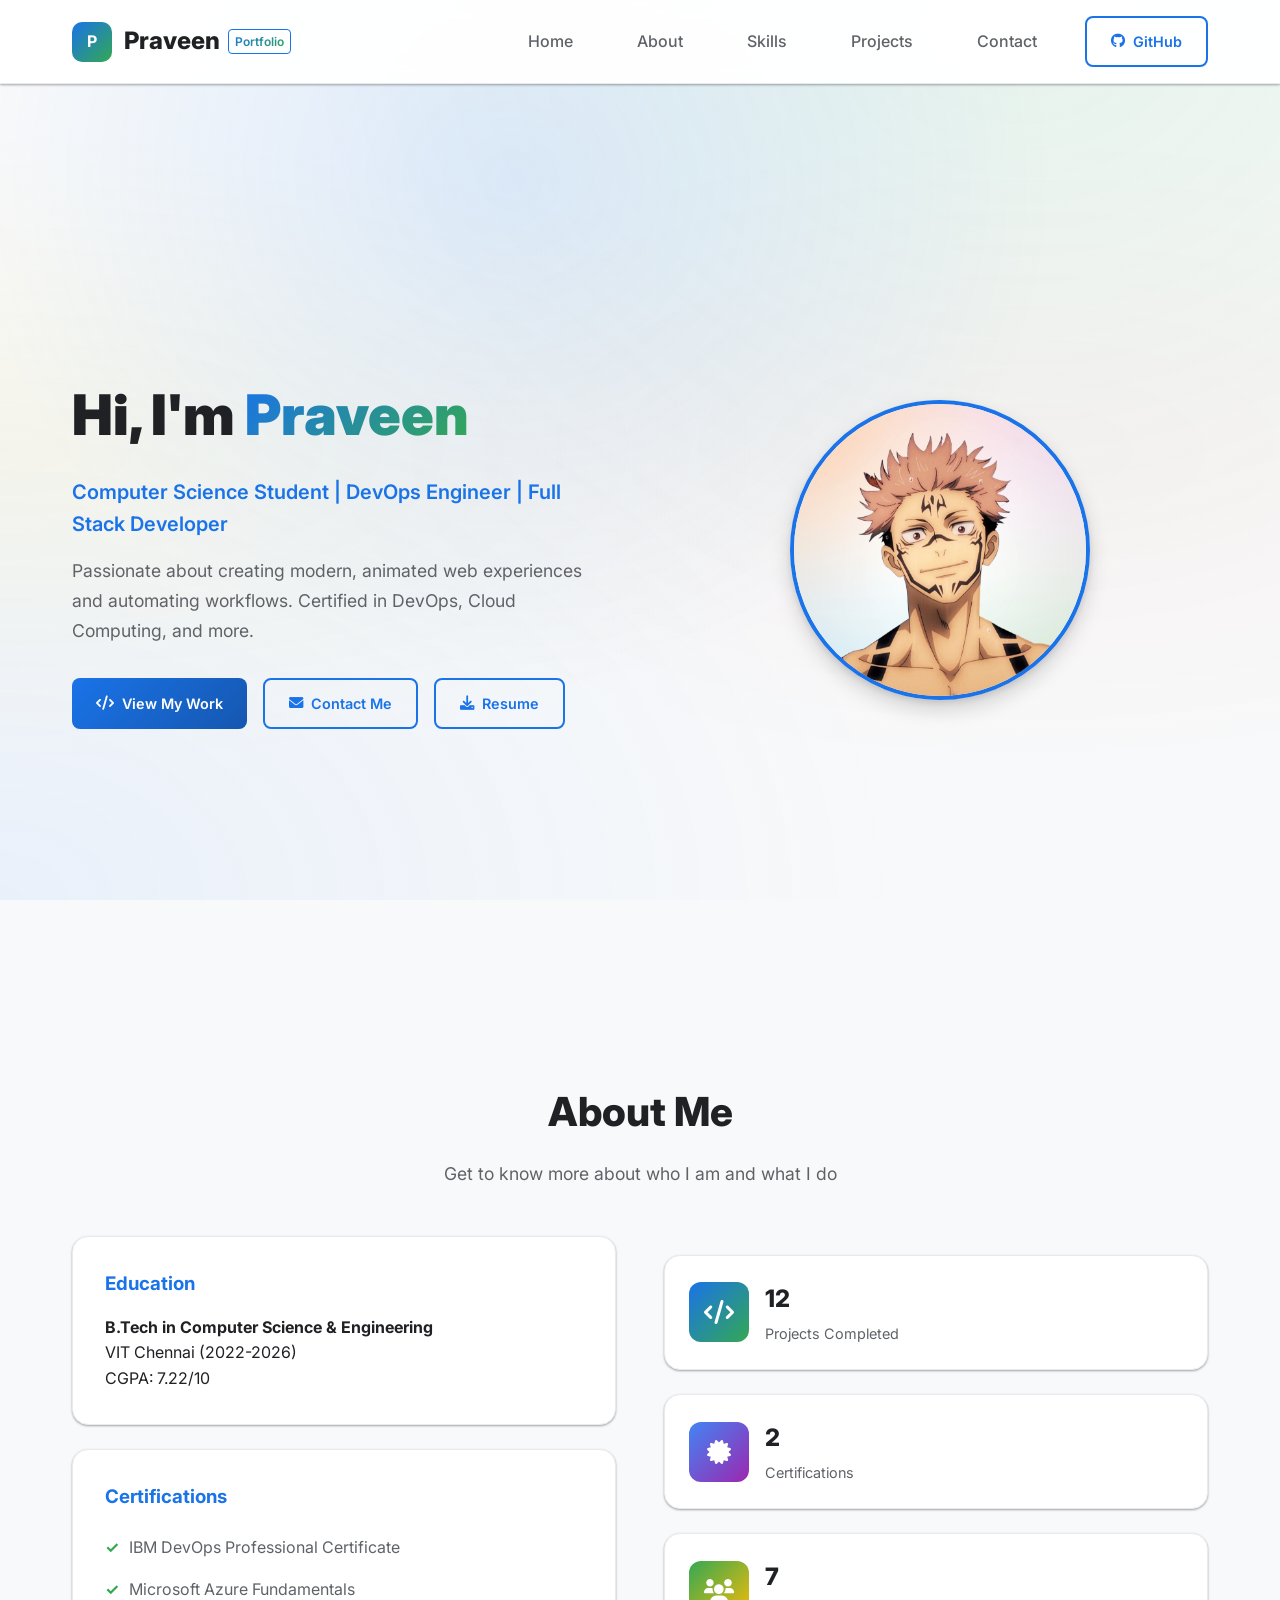
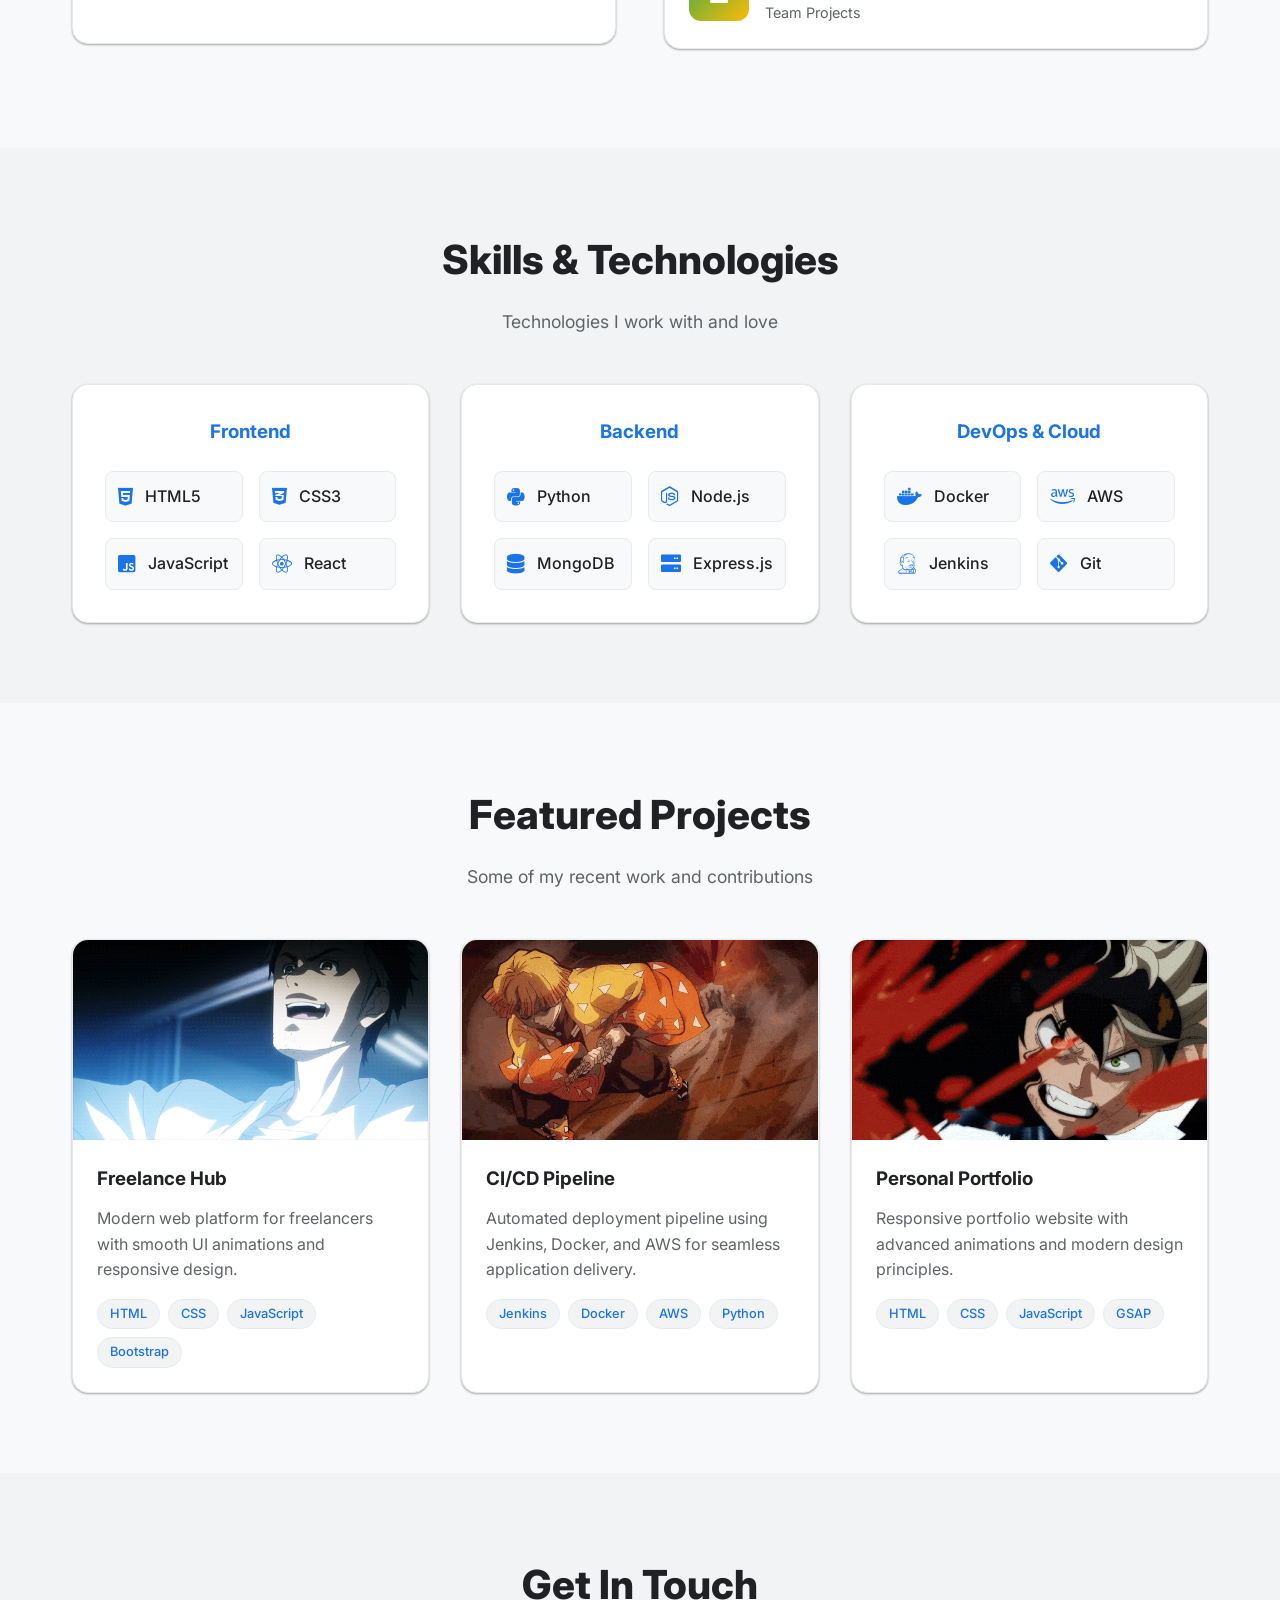
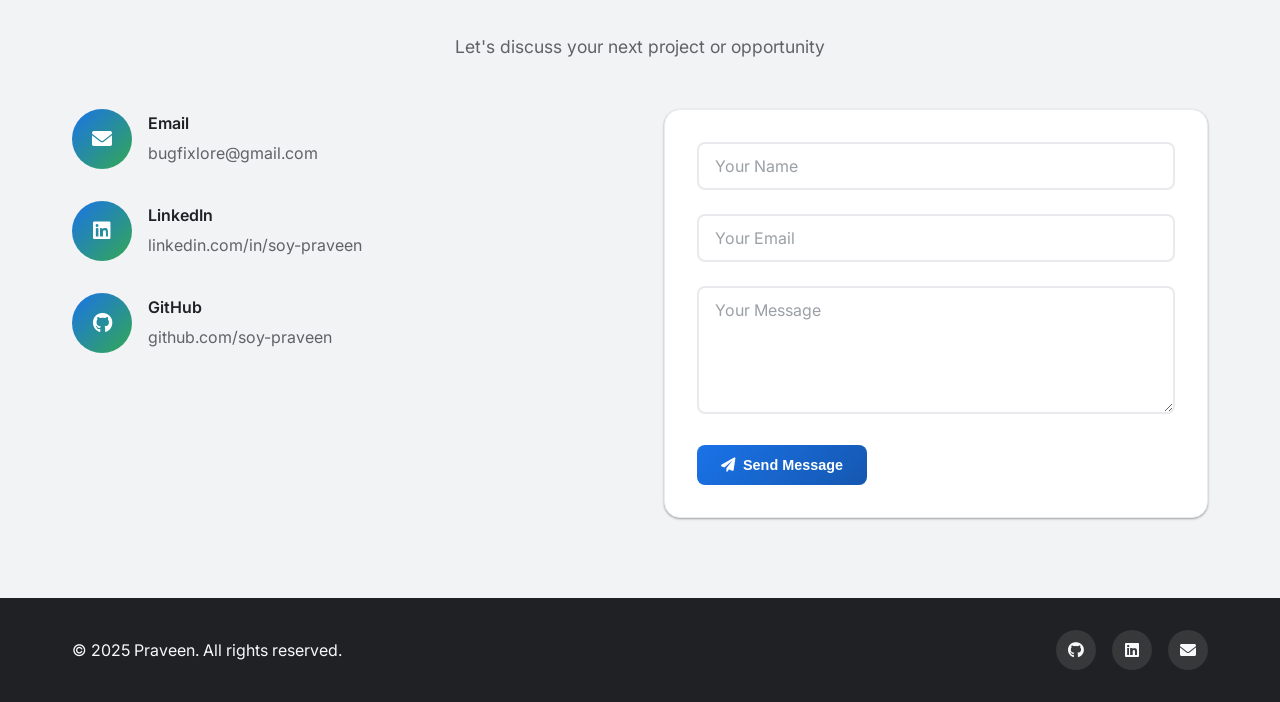
==== commit b1942156: "Add files via upload" ====
--- a/index.html
+++ b/index.html
@@ -1,355 +1,366 @@
-<!DOCTYPE html>
-<html lang="en">
-<head>
-    <meta charset="UTF-8">
-    <meta name="viewport" content="width=device-width, initial-scale=1.0">
-    <title>Praveen | Portfolio</title>
-    <link rel="stylesheet" href="style.css">
-    <link href="https://fonts.googleapis.com/css2?family=Inter:wght@300;400;500;600;700;800;900&display=swap" rel="stylesheet">
-    <link rel="stylesheet" href="https://cdnjs.cloudflare.com/ajax/libs/font-awesome/6.0.0/css/all.min.css">
-</head>
-<body>
-    <!-- Navigation -->
-    <nav class="navbar">
-        <div class="nav-container">
-            <a href="#" class="animate-brand">
-                <div class="brand-icon">P</div>
-                <div class="brand-text">Praveen</div>
-                <div class="brand-tagline">Portfolio</div>
-            </a>
-            <div class="nav-menu">
-                <a href="#home" class="nav-item-hover">Home</a>
-                <a href="#about" class="nav-item-hover">About</a>
-                <a href="#skills" class="nav-item-hover">Skills</a>
-                <a href="#projects" class="nav-item-hover">Projects</a>
-                <a href="#contact" class="nav-item-hover">Contact</a>
-                <a href="https://github.com/soy-praveen" target="_blank" class="btn-animated btn-outline-primary">
-                    <i class="fab fa-github"></i> GitHub
-                </a>
-                <!-- Option 1: Icon Toggle -->
-<button class="theme-toggle" id="theme-toggle" aria-label="Toggle theme">
-    <div class="toggle-switch"></div>
-</button>
-
-
-
-
-            </div>
-        </div>
-    </nav>
-
-    <!-- Hero Section -->
-    <section id="home" class="hero-section">
-        <div class="hero-container">
-            <div class="hero-content fade-in-left">
-                <h1>Hi, I'm <span class="text-gradient">Praveen</span></h1>
-                <p class="hero-subtitle">Computer Science Student | DevOps Engineer | Full Stack Developer</p>
-                <p class="hero-description">Passionate about creating modern, animated web experiences and automating workflows. Certified in DevOps, Cloud Computing, and more.</p>
-                <div class="hero-buttons">
-                    <a href="#projects" class="btn-animated btn-primary">
-                        <i class="fas fa-code"></i> View My Work
-                    </a>
-                    <a href="#contact" class="btn-animated btn-outline-primary">
-                        <i class="fas fa-envelope"></i> Contact Me
-                    </a>
-                    <a href="resume.pdf" target="_blank" class="btn-animated btn-outline-primary">
-                        <i class="fas fa-download"></i> Resume
-                    </a>
-                </div>
-            </div>
-            <div class="hero-image fade-in-right">
-                <div class="image-container">
-                    <img src="sukuna.png" alt="Praveen" class="profile-image">
-                    <div class="image-glow"></div>
-                </div>
-            </div>
-        </div>
-    </section>
-
-    <!-- About Section -->
-    <section id="about" class="about-section">
-        <div class="container">
-            <div class="section-header fade-in-up">
-                <h2>About Me</h2>
-                <p>Get to know more about who I am and what I do</p>
-            </div>
-            <div class="about-content">
-                <div class="about-text fade-in-left">
-                    <div class="feature-card">
-                        <h3>Education</h3>
-                        <p><strong>B.Tech in Computer Science & Engineering</strong><br>
-                        VIT Chennai (2022-2026)<br>
-                        CGPA: 7.19/10</p>
-                    </div>
-                    <div class="feature-card">
-                        <h3>Certifications</h3>
-                        <ul>
-                            <li>IBM DevOps Professional Certificate</li>
-                            <li>Microsoft Azure Fundamentals</li>
-                            <li>AWS Cloud Practitioner</li>
-                            <li>Google Cloud Digital Leader</li>
-                        </ul>
-                    </div>
-                </div>
-                <div class="about-stats fade-in-right">
-                    <div class="stat-card">
-                        <div class="stat-icon" style="background: linear-gradient(135deg, var(--primary-color), var(--accent-color));">
-                            <i class="fas fa-code"></i>
-                        </div>
-                        <div class="stat-content">
-                            <h4>10+</h4>
-                            <p>Projects Completed</p>
-                        </div>
-                    </div>
-                    <div class="stat-card">
-                        <div class="stat-icon" style="background: linear-gradient(135deg, var(--info-color), var(--purple-color));">
-                            <i class="fas fa-certificate"></i>
-                        </div>
-                        <div class="stat-content">
-                            <h4>10+</h4>
-                            <p>Certifications</p>
-                        </div>
-                    </div>
-                    <div class="stat-card">
-                        <div class="stat-icon" style="background: linear-gradient(135deg, var(--success-color), var(--warning-color));">
-                            <i class="fas fa-users"></i>
-                        </div>
-                        <div class="stat-content">
-                            <h4>5+</h4>
-                            <p>Team Projects</p>
-                        </div>
-                    </div>
-                </div>
-            </div>
-        </div>
-    </section>
-
-    <!-- Skills Section -->
-    <section id="skills" class="skills-section">
-        <div class="container">
-            <div class="section-header fade-in-up">
-                <h2>Skills & Technologies</h2>
-                <p>Technologies I work with and love</p>
-            </div>
-            <div class="skills-grid">
-                <div class="skill-category fade-in-up">
-                    <h3>Frontend</h3>
-                    <div class="skill-items">
-                        <div class="skill-item">
-                            <i class="fab fa-html5"></i>
-                            <span>HTML5</span>
-                        </div>
-                        <div class="skill-item">
-                            <i class="fab fa-css3-alt"></i>
-                            <span>CSS3</span>
-                        </div>
-                        <div class="skill-item">
-                            <i class="fab fa-js-square"></i>
-                            <span>JavaScript</span>
-                        </div>
-                        <div class="skill-item">
-                            <i class="fab fa-react"></i>
-                            <span>React</span>
-                        </div>
-                    </div>
-                </div>
-                <div class="skill-category fade-in-up">
-                    <h3>Backend</h3>
-                    <div class="skill-items">
-                        <div class="skill-item">
-                            <i class="fab fa-python"></i>
-                            <span>Python</span>
-                        </div>
-                        <div class="skill-item">
-                            <i class="fab fa-node-js"></i>
-                            <span>Node.js</span>
-                        </div>
-                        <div class="skill-item">
-                            <i class="fas fa-database"></i>
-                            <span>MongoDB</span>
-                        </div>
-                        <div class="skill-item">
-                            <i class="fas fa-server"></i>
-                            <span>Express.js</span>
-                        </div>
-                    </div>
-                </div>
-                <div class="skill-category fade-in-up">
-                    <h3>DevOps & Cloud</h3>
-                    <div class="skill-items">
-                        <div class="skill-item">
-                            <i class="fab fa-docker"></i>
-                            <span>Docker</span>
-                        </div>
-                        <div class="skill-item">
-                            <i class="fab fa-aws"></i>
-                            <span>AWS</span>
-                        </div>
-                        <div class="skill-item">
-                            <i class="fab fa-jenkins"></i>
-                            <span>Jenkins</span>
-                        </div>
-                        <div class="skill-item">
-                            <i class="fab fa-git-alt"></i>
-                            <span>Git</span>
-                        </div>
-                    </div>
-                </div>
-            </div>
-        </div>
-    </section>
-
-    <!-- Projects Section -->
-    <section id="projects" class="projects-section">
-        <div class="container">
-            <div class="section-header fade-in-up">
-                <h2>Featured Projects</h2>
-                <p>Some of my recent work and contributions</p>
-            </div>
-            <div class="projects-grid">
-                <div class="project-card fade-in-up">
-                    <div class="project-image">
-                        <img src="project1.gif" alt="Freelance Hub">
-                        <div class="project-overlay">
-                            <a href="https://github.com/your-github/freelance-hub" target="_blank" class="project-link">
-                                <i class="fab fa-github"></i>
-                            </a>
-                            <a href="#" target="_blank" class="project-link">
-                                <i class="fas fa-external-link-alt"></i>
-                            </a>
-                        </div>
-                    </div>
-                    <div class="project-content">
-                        <h3>Freelance Hub</h3>
-                        <p>Modern web platform for freelancers with smooth UI animations and responsive design.</p>
-                        <div class="project-tech">
-                            <span>HTML</span>
-                            <span>CSS</span>
-                            <span>JavaScript</span>
-                            <span>Bootstrap</span>
-                        </div>
-                    </div>
-                </div>
-                
-                <div class="project-card fade-in-up">
-                    <div class="project-image">
-                        <img src="project2.gif" alt="DevOps Pipeline">
-                        <div class="project-overlay">
-                            <a href="https://github.com/your-github/devops-pipeline" target="_blank" class="project-link">
-                                <i class="fab fa-github"></i>
-                            </a>
-                        </div>
-                    </div>
-                    <div class="project-content">
-                        <h3>CI/CD Pipeline</h3>
-                        <p>Automated deployment pipeline using Jenkins, Docker, and AWS for seamless application delivery.</p>
-                        <div class="project-tech">
-                            <span>Jenkins</span>
-                            <span>Docker</span>
-                            <span>AWS</span>
-                            <span>Python</span>
-                        </div>
-                    </div>
-                </div>
-
-                <div class="project-card fade-in-up">
-                    <div class="project-image">
-                        <img src="project3.gif" alt="Portfolio Website">
-                        <div class="project-overlay">
-                            <a href="https://github.com/your-github/portfolio" target="_blank" class="project-link">
-                                <i class="fab fa-github"></i>
-                            </a>
-                            <a href="#" target="_blank" class="project-link">
-                                <i class="fas fa-external-link-alt"></i>
-                            </a>
-                        </div>
-                    </div>
-                    <div class="project-content">
-                        <h3>Personal Portfolio</h3>
-                        <p>Responsive portfolio website with advanced animations and modern design principles.</p>
-                        <div class="project-tech">
-                            <span>HTML</span>
-                            <span>CSS</span>
-                            <span>JavaScript</span>
-                            <span>GSAP</span>
-                        </div>
-                    </div>
-                </div>
-            </div>
-        </div>
-    </section>
-
-    <!-- Contact Section -->
-    <section id="contact" class="contact-section">
-        <div class="container">
-            <div class="section-header fade-in-up">
-                <h2>Get In Touch</h2>
-                <p>Let's discuss your next project or opportunity</p>
-            </div>
-            <div class="contact-content">
-                <div class="contact-info fade-in-left">
-                    <div class="contact-item">
-                        <div class="contact-icon">
-                            <i class="fas fa-envelope"></i>
-                        </div>
-                        <div class="contact-details">
-                            <h4>Email</h4>
-                            <p>yosoypraveen@example.com</p>
-                        </div>
-                    </div>
-                    <div class="contact-item">
-                        <div class="contact-icon">
-                            <i class="fab fa-linkedin"></i>
-                        </div>
-                        <div class="contact-details">
-                            <h4>LinkedIn</h4>
-                            <p>linkedin.com/in/soy-praveen</p>
-                        </div>
-                    </div>
-                    <div class="contact-item">
-                        <div class="contact-icon">
-                            <i class="fab fa-github"></i>
-                        </div>
-                        <div class="contact-details">
-                            <h4>GitHub</h4>
-                            <p>github.com/soy-praveen</p>
-                        </div>
-                    </div>
-                </div>
-                <div class="contact-form fade-in-right">
-                    <form class="form">
-                        <div class="form-group">
-                            <input type="text" class="form-control" placeholder="Your Name" required>
-                        </div>
-                        <div class="form-group">
-                            <input type="email" class="form-control" placeholder="Your Email" required>
-                        </div>
-                        <div class="form-group">
-                            <textarea class="form-control" rows="5" placeholder="Your Message" required></textarea>
-                        </div>
-                        <button type="submit" class="btn-animated btn-primary">
-                            <i class="fas fa-paper-plane"></i> Send Message
-                        </button>
-                    </form>
-                </div>
-            </div>
-        </div>
-    </section>
-
-    <!-- Footer -->
-    <footer class="footer">
-        <div class="container">
-            <div class="footer-content">
-                <p>&copy; 2025 Praveen. All rights reserved.</p>
-                <div class="social-links">
-                    <a href="https://github.com/soy-praveen" target="_blank"><i class="fab fa-github"></i></a>
-                    <a href="https://linkedin.com/in/soy-praveen" target="_blank"><i class="fab fa-linkedin"></i></a>
-                    <a href="mailto:yosoypraveen@example.com"><i class="fas fa-envelope"></i></a>
-                </div>
-            </div>
-        </div>
-    </footer>
-
-    <script src="script.js"></script>
-</body>
-</html>
+<!DOCTYPE html>
+<html lang="en">
+<head>
+    <meta charset="UTF-8">
+    <meta name="viewport" content="width=device-width, initial-scale=1.0">
+    <title>Praveen | Portfolio</title>
+    <link rel="stylesheet" href="style.css">
+    <link href="https://fonts.googleapis.com/css2?family=Inter:wght@300;400;500;600;700;800;900&display=swap" rel="stylesheet">
+    <link rel="stylesheet" href="https://cdnjs.cloudflare.com/ajax/libs/font-awesome/6.0.0/css/all.min.css">
+</head>
+<body>
+    <div class="starfield"></div>
+
+    <!-- Navigation -->
+    <nav class="navbar">
+        <div class="nav-container">
+            <a href="#" class="animate-brand">
+                <div class="brand-icon">P</div>
+                <div class="brand-text">Praveen</div>
+                <div class="brand-tagline">Portfolio</div>
+            </a>
+            <div class="nav-menu">
+                <a href="#home" class="nav-item-hover">Home</a>
+                <a href="#about" class="nav-item-hover">About</a>
+                <a href="#skills" class="nav-item-hover">Skills</a>
+                <a href="#projects" class="nav-item-hover">Projects</a>
+                <a href="#contact" class="nav-item-hover">Contact</a>
+                <a href="https://github.com/soy-praveen" target="_blank" class="btn-animated btn-outline-primary">
+                    <i class="fab fa-github"></i> GitHub
+                </a>
+                <!-- Option 1: Icon Toggle -->
+
+
+
+
+
+            </div>
+        </div>
+    </nav>
+
+    <!-- Hero Section -->
+    <section id="home" class="hero-section">
+        <div class="aurora"></div>
+        <div class="hero-container">
+            <div class="hero-content fade-in-left">
+                <h1>Hi, I'm <span class="text-gradient">Praveen</span></h1>
+                <p class="hero-subtitle">Computer Science Student | DevOps Engineer | Full Stack Developer</p>
+                <p class="hero-description">Passionate about creating modern, animated web experiences and automating workflows. Certified in DevOps, Cloud Computing, and more.</p>
+                <div class="hero-buttons">
+                    <a href="#projects" class="btn-animated btn-primary">
+                        <i class="fas fa-code"></i> View My Work
+                    </a>
+                    <a href="#contact" class="btn-animated btn-outline-primary">
+                        <i class="fas fa-envelope"></i> Contact Me
+                    </a>
+                    <a href="resume.pdf" target="_blank" class="btn-animated btn-outline-primary">
+                        <i class="fas fa-download"></i> Resume
+                    </a>
+                </div>
+            </div>
+            <div class="hero-image fade-in-right">
+                <div class="image-container">
+                    <img src="sukuna.png" alt="Praveen" class="profile-image">
+                    <div class="image-glow"></div>
+                </div>
+            </div>
+        </div>
+    </section>
+
+    <!-- About Section -->
+    <section id="about" class="about-section">
+        <div class="container">
+            <div class="section-header fade-in-up">
+                <h2>About Me</h2>
+                <p>Get to know more about who I am and what I do</p>
+            </div>
+            <div class="about-content">
+                <div class="about-text fade-in-left">
+                    <div class="feature-card">
+                        <h3>Education</h3>
+                        <p><strong>B.Tech in Computer Science & Engineering</strong><br>
+                        VIT Chennai (2022-2026)<br>
+                        CGPA: 7.22/10</p>
+                    </div>
+                    <div class="feature-card">
+                        <h3>Certifications</h3>
+                        <ul>
+                            <li>IBM DevOps Professional Certificate</li>
+                            <li>Microsoft Azure Fundamentals</li>
+                        </ul>
+                    </div>
+                </div>
+                <div class="about-stats fade-in-right">
+                    <div class="stat-card">
+                        <div class="stat-icon" style="background: linear-gradient(135deg, var(--primary-color), var(--accent-color));">
+                            <i class="fas fa-code"></i>
+                        </div>
+                        <div class="stat-content">
+                            <h4>12</h4>
+                            <p>Projects Completed</p>
+                        </div>
+                    </div>
+                    <div class="stat-card">
+                        <div class="stat-icon" style="background: linear-gradient(135deg, var(--info-color), var(--purple-color));">
+                            <i class="fas fa-certificate"></i>
+                        </div>
+                        <div class="stat-content">
+                            <h4>2</h4>
+                            <p>Certifications</p>
+                        </div>
+                    </div>
+                    <div class="stat-card">
+                        <div class="stat-icon" style="background: linear-gradient(135deg, var(--success-color), var(--warning-color));">
+                            <i class="fas fa-users"></i>
+                        </div>
+                        <div class="stat-content">
+                            <h4>7</h4>
+                            <p>Team Projects</p>
+                        </div>
+                    </div>
+                </div>
+            </div>
+        </div>
+    </section>
+
+    <!-- Skills Section -->
+    <section id="skills" class="skills-section">
+        <div class="container">
+            <div class="section-header fade-in-up">
+                <h2>Skills & Technologies</h2>
+                <p>Technologies I work with and love</p>
+            </div>
+            <div class="skills-grid">
+                <div class="skill-category fade-in-up">
+                    <h3>Frontend</h3>
+                    <div class="skill-items">
+                        <div class="skill-item">
+                            <i class="fab fa-html5"></i>
+                            <span>HTML5</span>
+                        </div>
+                        <div class="skill-item">
+                            <i class="fab fa-css3-alt"></i>
+                            <span>CSS3</span>
+                        </div>
+                        <div class="skill-item">
+                            <i class="fab fa-js-square"></i>
+                            <span>JavaScript</span>
+                        </div>
+                        <div class="skill-item">
+                            <i class="fab fa-react"></i>
+                            <span>React</span>
+                        </div>
+                    </div>
+                </div>
+                <div class="skill-category fade-in-up">
+                    <h3>Backend</h3>
+                    <div class="skill-items">
+                        <div class="skill-item">
+                            <i class="fab fa-python"></i>
+                            <span>Python</span>
+                        </div>
+                        <div class="skill-item">
+                            <i class="fab fa-node-js"></i>
+                            <span>Node.js</span>
+                        </div>
+                        <div class="skill-item">
+                            <i class="fas fa-database"></i>
+                            <span>MongoDB</span>
+                        </div>
+                        <div class="skill-item">
+                            <i class="fas fa-server"></i>
+                            <span>Express.js</span>
+                        </div>
+                    </div>
+                </div>
+                <div class="skill-category fade-in-up">
+                    <h3>DevOps & Cloud</h3>
+                    <div class="skill-items">
+                        <div class="skill-item">
+                            <i class="fab fa-docker"></i>
+                            <span>Docker</span>
+                        </div>
+                        <div class="skill-item">
+                            <i class="fab fa-aws"></i>
+                            <span>AWS</span>
+                        </div>
+                        <div class="skill-item">
+                            <i class="fab fa-jenkins"></i>
+                            <span>Jenkins</span>
+                        </div>
+                        <div class="skill-item">
+                            <i class="fab fa-git-alt"></i>
+                            <span>Git</span>
+                        </div>
+                    </div>
+                </div>
+            </div>
+        </div>
+    </section>
+
+    <!-- Projects Section -->
+    <section id="projects" class="projects-section">
+        <div class="container">
+            <div class="section-header fade-in-up">
+                <h2>Featured Projects</h2>
+                <p>Some of my recent work and contributions</p>
+            </div>
+            <div class="projects-grid">
+                <div class="project-card fade-in-up">
+                    <div class="project-image">
+                        <img src="project1.gif" alt="Freelance Hub">
+                        <div class="project-overlay">
+                            <a href="https://github.com/your-github/freelance-hub" target="_blank" class="project-link">
+                                <i class="fab fa-github"></i>
+                            </a>
+                            <a href="#" target="_blank" class="project-link">
+                                <i class="fas fa-external-link-alt"></i>
+                            </a>
+                        </div>
+                    </div>
+                    <div class="project-content">
+                        <h3>Freelance Hub</h3>
+                        <p>Modern web platform for freelancers with smooth UI animations and responsive design.</p>
+                        <div class="project-tech">
+                            <span>HTML</span>
+                            <span>CSS</span>
+                            <span>JavaScript</span>
+                            <span>Bootstrap</span>
+                        </div>
+                    </div>
+                </div>
+                
+                <div class="project-card fade-in-up">
+                    <div class="project-image">
+                        <img src="project2.gif" alt="DevOps Pipeline">
+                        <div class="project-overlay">
+                            <a href="https://github.com/your-github/devops-pipeline" target="_blank" class="project-link">
+                                <i class="fab fa-github"></i>
+                            </a>
+                        </div>
+                    </div>
+                    <div class="project-content">
+                        <h3>CI/CD Pipeline</h3>
+                        <p>Automated deployment pipeline using Jenkins, Docker, and AWS for seamless application delivery.</p>
+                        <div class="project-tech">
+                            <span>Jenkins</span>
+                            <span>Docker</span>
+                            <span>AWS</span>
+                            <span>Python</span>
+                        </div>
+                    </div>
+                </div>
+
+                <div class="project-card fade-in-up">
+                    <div class="project-image">
+                        <img src="project3.gif" alt="Portfolio Website">
+                        <div class="project-overlay">
+                            <a href="https://github.com/your-github/portfolio" target="_blank" class="project-link">
+                                <i class="fab fa-github"></i>
+                            </a>
+                            <a href="#" target="_blank" class="project-link">
+                                <i class="fas fa-external-link-alt"></i>
+                            </a>
+                        </div>
+                    </div>
+                    <div class="project-content">
+                        <h3>Personal Portfolio</h3>
+                        <p>Responsive portfolio website with advanced animations and modern design principles.</p>
+                        <div class="project-tech">
+                            <span>HTML</span>
+                            <span>CSS</span>
+                            <span>JavaScript</span>
+                            <span>GSAP</span>
+                        </div>
+                    </div>
+                </div>
+            </div>
+        </div>
+    </section>
+
+    <!-- Contact Section -->
+    <section id="contact" class="contact-section">
+        <div class="container">
+            <div class="section-header fade-in-up">
+                <h2>Get In Touch</h2>
+                <p>Let's discuss your next project or opportunity</p>
+            </div>
+            <div class="contact-content">
+                <div class="contact-info fade-in-left">
+                    <div class="contact-item">
+                        <div class="contact-icon">
+                            <i class="fas fa-envelope"></i>
+                        </div>
+                        <div class="contact-details">
+                            <h4>Email</h4>
+                            <p>bugfixlore@gmail.com</p>
+                        </div>
+                    </div>
+                    <div class="contact-item">
+                        <div class="contact-icon">
+                            <i class="fab fa-linkedin"></i>
+                        </div>
+                        <div class="contact-details">
+                            <h4>LinkedIn</h4>
+                            <p>linkedin.com/in/soy-praveen</p>
+                        </div>
+                    </div>
+                    <div class="contact-item">
+                        <div class="contact-icon">
+                            <i class="fab fa-github"></i>
+                        </div>
+                        <div class="contact-details">
+                            <h4>GitHub</h4>
+                            <p>github.com/soy-praveen</p>
+                        </div>
+                    </div>
+                </div>
+                <div class="contact-form fade-in-right">
+                    <form class="form">
+                        <div class="form-group">
+                            <input type="text" class="form-control" placeholder="Your Name" required>
+                        </div>
+                        <div class="form-group">
+                            <input type="email" class="form-control" placeholder="Your Email" required>
+                        </div>
+                        <div class="form-group">
+                            <textarea class="form-control" rows="5" placeholder="Your Message" required></textarea>
+                        </div>
+                        <button type="submit" class="btn-animated btn-primary">
+                            <i class="fas fa-paper-plane"></i> Send Message
+                        </button>
+                    </form>
+                </div>
+            </div>
+        </div>
+    </section>
+
+    <!-- Footer -->
+    <footer class="footer">
+        <div class="container">
+            <div class="footer-content">
+                <p>&copy; 2025 Praveen. All rights reserved.</p>
+                <div class="social-links">
+                    <a href="https://github.com/soy-praveen" target="_blank"><i class="fab fa-github"></i></a>
+                    <a href="https://linkedin.com/in/soy-praveen" target="_blank"><i class="fab fa-linkedin"></i></a>
+                    <a href="mailto:yosoypraveen@example.com"><i class="fas fa-envelope"></i></a>
+                </div>
+            </div>
+        </div>
+    </footer>
+
+    <script src="script.js"></script>
+    <script>
+  for(let i=0;i<80;i++){
+    const star = document.createElement('div');
+    star.className = 'star';
+    star.style.top = (Math.random()*100)+'vh';
+    star.style.left = (Math.random()*100)+'vw';
+    star.style.width = star.style.height = (Math.random()*1.5+0.5)+'px';
+    document.querySelector('.starfield').appendChild(star);
+  }
+</script>
+
+</body>
+
+</html>
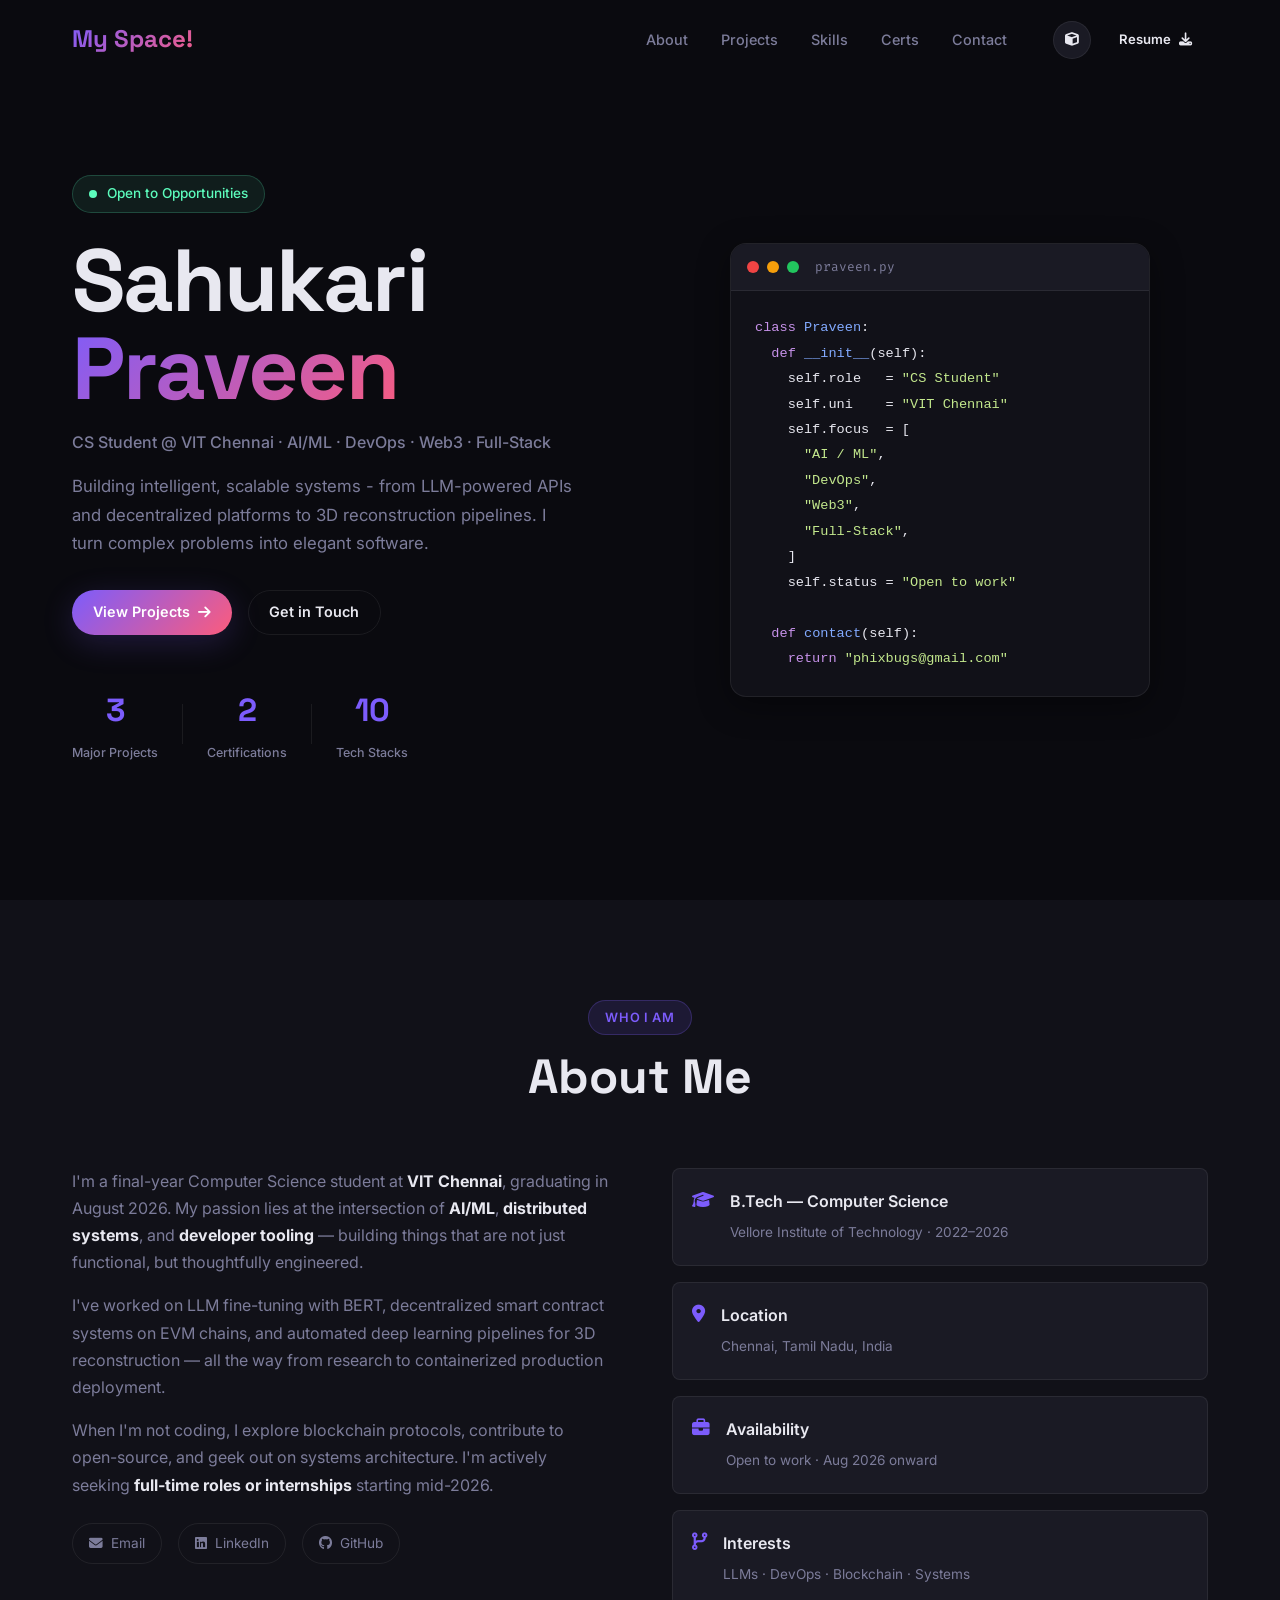
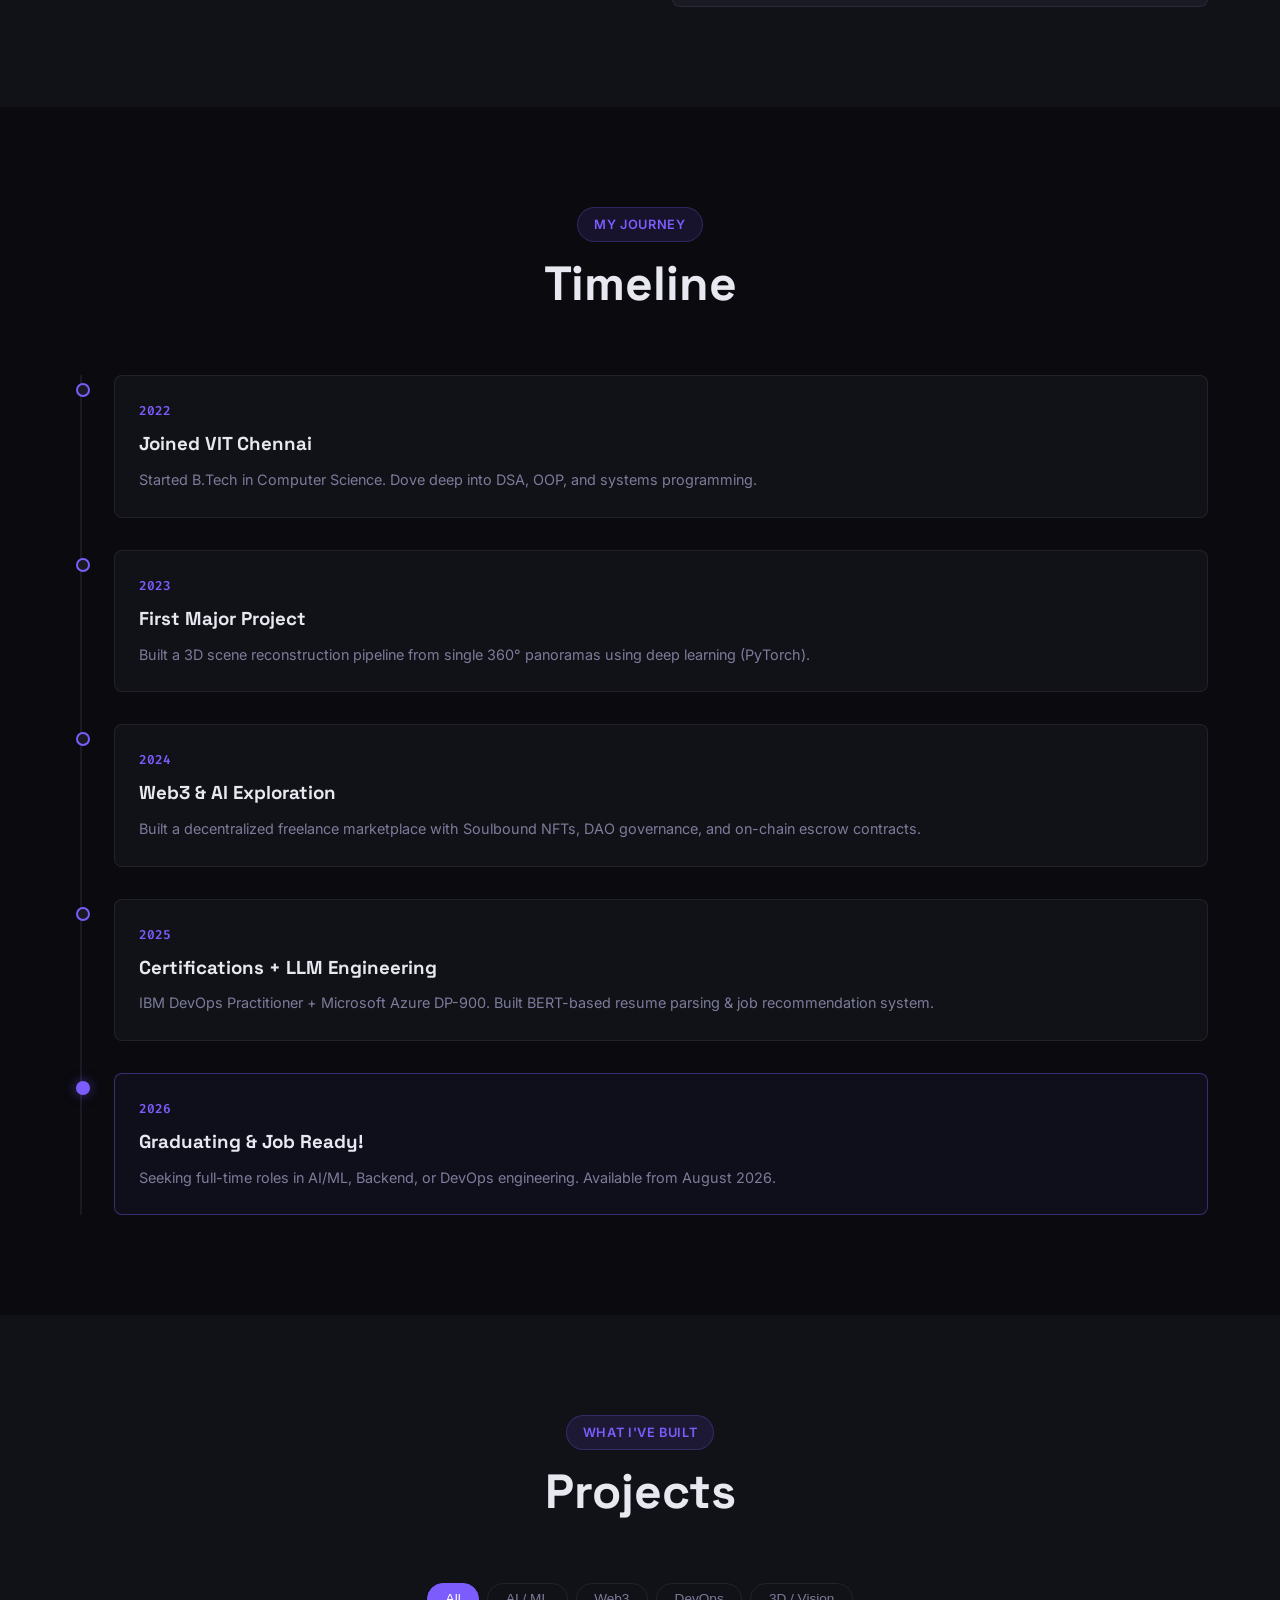
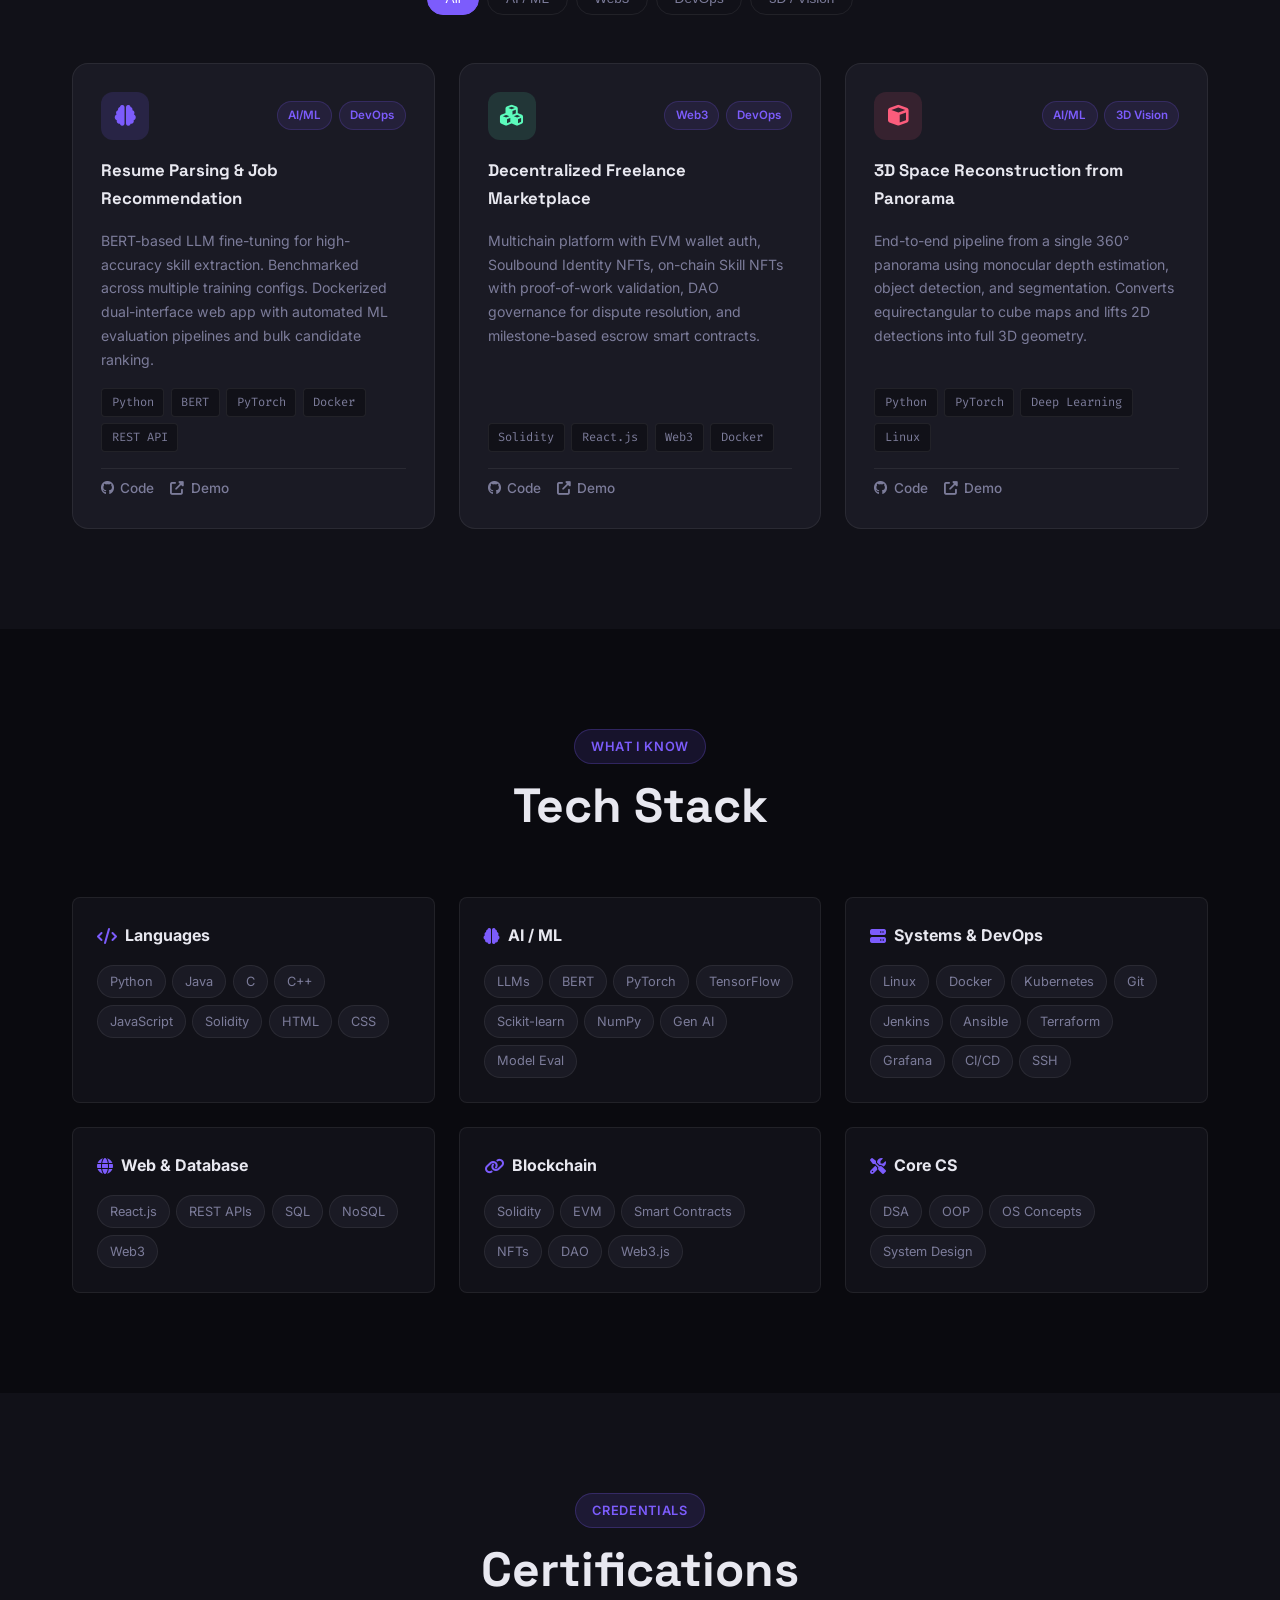
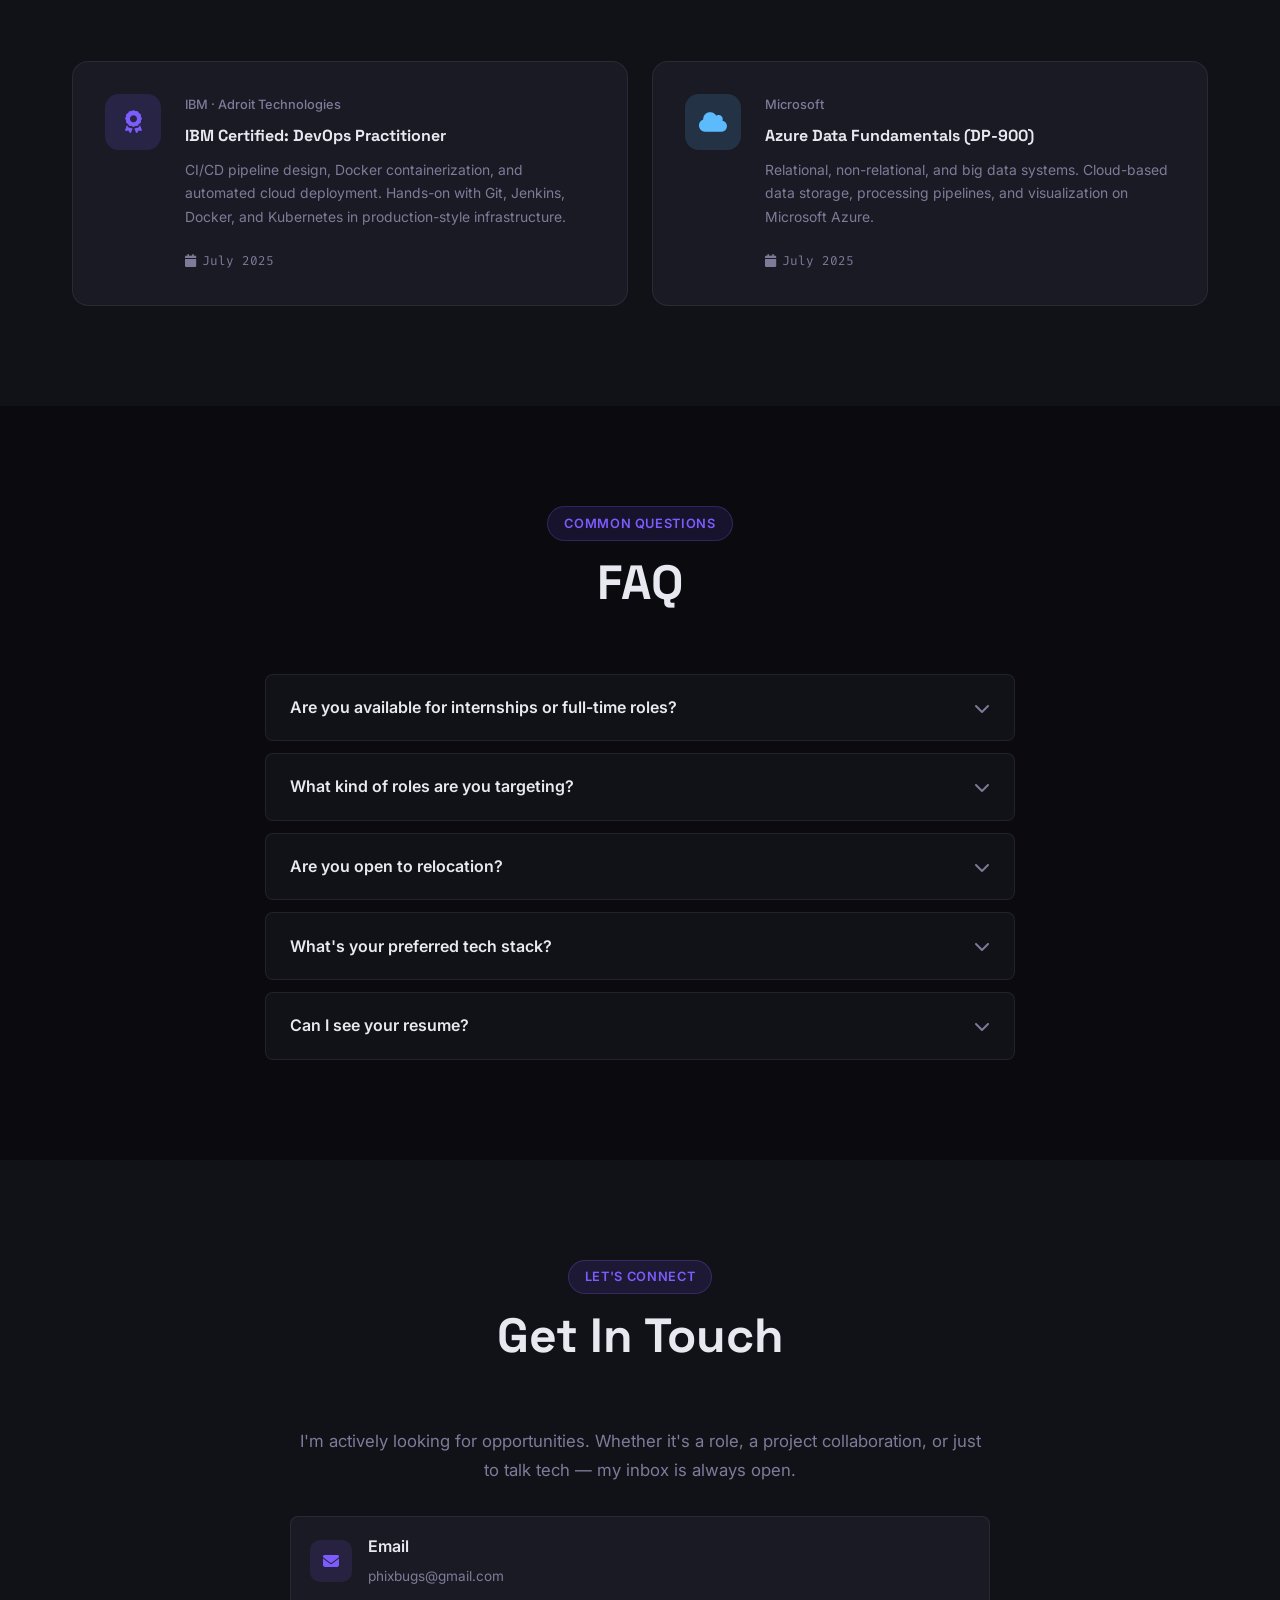
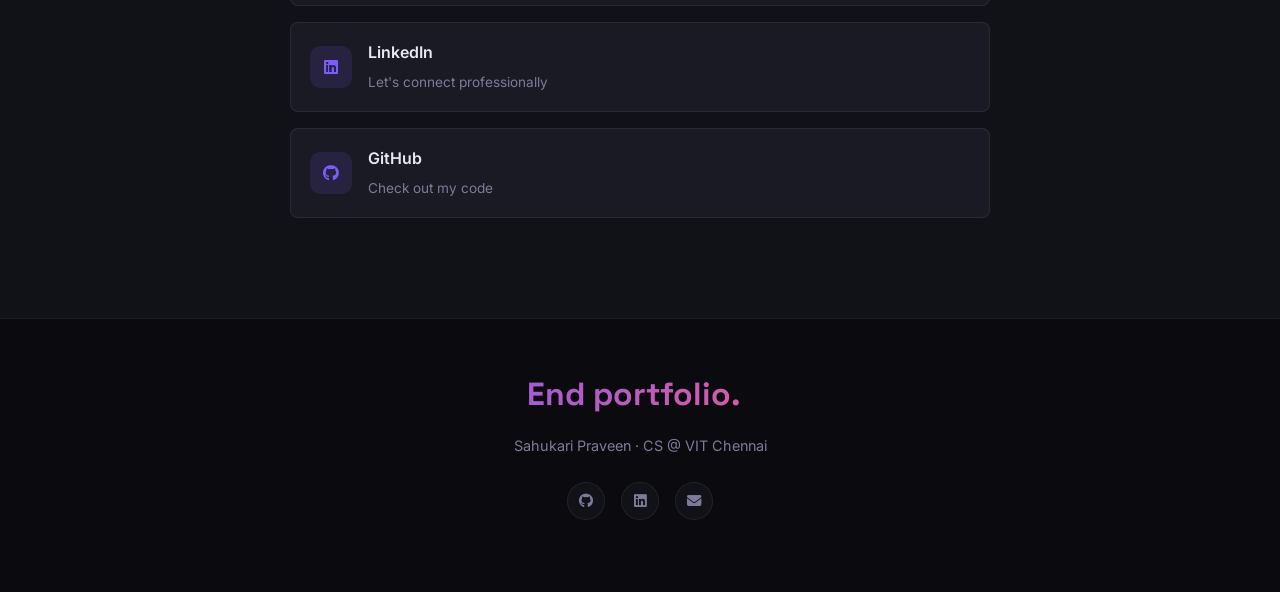
==== commit c5d30505: "Add files via upload" ====
--- a/index.html
+++ b/index.html
@@ -1,366 +1,469 @@
 <!DOCTYPE html>
 <html lang="en">
 <head>
-    <meta charset="UTF-8">
-    <meta name="viewport" content="width=device-width, initial-scale=1.0">
-    <title>Praveen | Portfolio</title>
-    <link rel="stylesheet" href="style.css">
-    <link href="https://fonts.googleapis.com/css2?family=Inter:wght@300;400;500;600;700;800;900&display=swap" rel="stylesheet">
-    <link rel="stylesheet" href="https://cdnjs.cloudflare.com/ajax/libs/font-awesome/6.0.0/css/all.min.css">
+  <meta charset="UTF-8" />
+  <meta name="viewport" content="width=device-width, initial-scale=1.0" />
+  <title>Sahukari Praveen — Portfolio</title>
+  <link rel="stylesheet" href="styles.css" />
+  <link rel="preconnect" href="https://fonts.googleapis.com" />
+  <link href="https://fonts.googleapis.com/css2?family=Inter:wght@300;400;500;600;700;800;900&family=Space+Grotesk:wght@400;500;600;700&family=Fira+Code:wght@400;500&display=swap" rel="stylesheet" />
+  <link rel="stylesheet" href="https://cdnjs.cloudflare.com/ajax/libs/font-awesome/6.5.0/css/all.min.css" />
 </head>
 <body>
-    <div class="starfield"></div>
-
-    <!-- Navigation -->
-    <nav class="navbar">
-        <div class="nav-container">
-            <a href="#" class="animate-brand">
-                <div class="brand-icon">P</div>
-                <div class="brand-text">Praveen</div>
-                <div class="brand-tagline">Portfolio</div>
+
+  <!-- LOADER -->
+  <div id="loader">
+    <div class="loader-inner">
+      <div class="loader-logo">wait for my portfolio to load :)</div>
+      <div class="loader-bar">
+        <div class="loader-progress" id="loaderProgress"></div>
+      </div>
+      <div class="loader-text">Initializing...</div>
+    </div>
+  </div>
+
+  <!-- PARTICLES -->
+  <div id="particles"></div>
+
+  <!-- NAVBAR -->
+  <nav id="navbar">
+    <div class="nav-container">
+      <a class="nav-logo" href="#hero">My Space!<span class="dot"></span></a>
+      <ul class="nav-links-list">
+        <li><a href="#about" class="nav-link">About</a></li>
+        <li><a href="#projects" class="nav-link">Projects</a></li>
+        <li><a href="#skills" class="nav-link">Skills</a></li>
+        <li><a href="#certifications" class="nav-link">Certs</a></li>
+        <li><a href="#contact" class="nav-link">Contact</a></li>
+      </ul>
+      <div class="nav-actions">
+        <button id="themeToggle" class="theme-btn" title="Toggle Neo-Brutalism">
+          <i class="fas fa-cube"></i>
+        </button>
+        <a href="my-resume.pdf" download class="btn btn-sm">Resume <i class="fas fa-download"></i></a>
+        <button id="navToggle" class="hamburger">
+          <span></span><span></span><span></span>
+        </button>
+      </div>
+    </div>
+  </nav>
+
+  <!-- MOBILE MENU -->
+  <div id="mobileMenu">
+    <ul>
+      <li><a href="#about" class="mobile-link">About</a></li>
+      <li><a href="#projects" class="mobile-link">Projects</a></li>
+      <li><a href="#skills" class="mobile-link">Skills</a></li>
+      <li><a href="#certifications" class="mobile-link">Certs</a></li>
+      <li><a href="#contact" class="mobile-link">Contact</a></li>
+    </ul>
+  </div>
+
+  <!-- HERO -->
+  <section id="hero">
+    <div class="hero-content">
+      <div class="hero-badge reveal">
+        <span class="badge-dot"></span> Open to Opportunities
+      </div>
+      <h1 class="hero-title reveal">
+        Sahukari<br /><span class="gradient-text">Praveen</span>
+      </h1>
+      <p class="hero-subtitle reveal">
+        CS Student @ VIT Chennai · AI/ML · DevOps · Web3 · Full-Stack
+      </p>
+      <p class="hero-desc reveal">
+        Building intelligent, scalable systems - from LLM-powered APIs and decentralized platforms
+        to 3D reconstruction pipelines. I turn complex problems into elegant software.
+      </p>
+      <div class="hero-cta reveal">
+        <a href="#projects" class="btn btn-primary">View Projects <i class="fas fa-arrow-right"></i></a>
+        <a href="#contact" class="btn btn-ghost">Get in Touch</a>
+      </div>
+      <div class="hero-stats reveal">
+        <div class="stat">
+          <span class="stat-number" data-target="3">0</span>
+          <span class="stat-label">Major Projects</span>
+        </div>
+        <div class="stat-divider"></div>
+        <div class="stat">
+          <span class="stat-number" data-target="2">0</span>
+          <span class="stat-label">Certifications</span>
+        </div>
+        <div class="stat-divider"></div>
+        <div class="stat">
+          <span class="stat-number" data-target="10">0</span>
+          <span class="stat-label">Tech Stacks</span>
+        </div>
+      </div>
+    </div>
+    <div class="hero-visual reveal">
+      <div class="code-card">
+        <div class="code-header">
+          <span class="dot red"></span><span class="dot yellow"></span><span class="dot green"></span>
+          <span class="code-filename">praveen.py</span>
+        </div>
+        <pre class="code-body"><code><span class="kw">class</span> <span class="fn">Praveen</span>:
+  <span class="kw">def</span> <span class="fn">__init__</span>(self):
+    self.role   = <span class="str">"CS Student"</span>
+    self.uni    = <span class="str">"VIT Chennai"</span>
+    self.focus  = [
+      <span class="str">"AI / ML"</span>,
+      <span class="str">"DevOps"</span>,
+      <span class="str">"Web3"</span>,
+      <span class="str">"Full-Stack"</span>,
+    ]
+    self.status = <span class="str">"Open to work"</span>
+
+  <span class="kw">def</span> <span class="fn">contact</span>(self):
+    <span class="kw">return</span> <span class="str">"phixbugs@gmail.com"</span></code></pre>
+      </div>
+    </div>
+  </section>
+
+  <!-- ABOUT -->
+  <section id="about">
+    <div class="container">
+      <div class="section-header reveal">
+        <span class="section-tag">Who I Am</span>
+        <h2>About Me</h2>
+      </div>
+      <div class="about-grid">
+        <div class="about-text reveal">
+          <p>I'm a final-year Computer Science student at <strong>VIT Chennai</strong>, graduating in August 2026.
+          My passion lies at the intersection of <strong>AI/ML</strong>, <strong>distributed systems</strong>,
+          and <strong>developer tooling</strong> — building things that are not just functional, but thoughtfully engineered.</p>
+          <p>I've worked on LLM fine-tuning with BERT, decentralized smart contract systems on EVM chains,
+          and automated deep learning pipelines for 3D reconstruction — all the way from research to containerized production deployment.</p>
+          <p>When I'm not coding, I explore blockchain protocols, contribute to open-source, and geek out on systems architecture.
+          I'm actively seeking <strong>full-time roles or internships</strong> starting mid-2026.</p>
+          <div class="about-links">
+            <a href="mailto:phixbugs@gmail.com" class="about-link"><i class="fas fa-envelope"></i> Email</a>
+            <a href="https://www.linkedin.com/in/soy-praveen/" target="_blank" class="about-link"><i class="fab fa-linkedin"></i> LinkedIn</a>
+            <a href="https://github.com/soy-praveen" target="_blank" class="about-link"><i class="fab fa-github"></i> GitHub</a>
+          </div>
+        </div>
+        <div class="about-cards reveal">
+          <div class="info-card">
+            <i class="fas fa-graduation-cap"></i>
+            <div>
+              <strong>B.Tech — Computer Science</strong>
+              <span>Vellore Institute of Technology · 2022–2026</span>
+            </div>
+          </div>
+          <div class="info-card">
+            <i class="fas fa-map-marker-alt"></i>
+            <div>
+              <strong>Location</strong>
+              <span>Chennai, Tamil Nadu, India</span>
+            </div>
+          </div>
+          <div class="info-card">
+            <i class="fas fa-briefcase"></i>
+            <div>
+              <strong>Availability</strong>
+              <span>Open to work · Aug 2026 onward</span>
+            </div>
+          </div>
+          <div class="info-card">
+            <i class="fas fa-code-branch"></i>
+            <div>
+              <strong>Interests</strong>
+              <span>LLMs · DevOps · Blockchain · Systems</span>
+            </div>
+          </div>
+        </div>
+      </div>
+    </div>
+  </section>
+
+  <!-- TIMELINE / HOW IT WORKS -->
+  <section id="how-it-works">
+    <div class="container">
+      <div class="section-header reveal">
+        <span class="section-tag">My Journey</span>
+        <h2>Timeline</h2>
+      </div>
+      <div class="timeline-wrapper">
+        <div class="timeline-track">
+          <div class="timeline-progress-bar" id="timelineProgress"></div>
+        </div>
+        <div class="timeline-items">
+          <div class="timeline-item reveal">
+            <div class="timeline-dot"></div>
+            <div class="timeline-card">
+              <span class="timeline-date">2022</span>
+              <h3>Joined VIT Chennai</h3>
+              <p>Started B.Tech in Computer Science. Dove deep into DSA, OOP, and systems programming.</p>
+            </div>
+          </div>
+          <div class="timeline-item reveal">
+            <div class="timeline-dot"></div>
+            <div class="timeline-card">
+              <span class="timeline-date">2023</span>
+              <h3>First Major Project</h3>
+              <p>Built a 3D scene reconstruction pipeline from single 360° panoramas using deep learning (PyTorch).</p>
+            </div>
+          </div>
+          <div class="timeline-item reveal">
+            <div class="timeline-dot"></div>
+            <div class="timeline-card">
+              <span class="timeline-date">2024</span>
+              <h3>Web3 & AI Exploration</h3>
+              <p>Built a decentralized freelance marketplace with Soulbound NFTs, DAO governance, and on-chain escrow contracts.</p>
+            </div>
+          </div>
+          <div class="timeline-item reveal">
+            <div class="timeline-dot"></div>
+            <div class="timeline-card">
+              <span class="timeline-date">2025</span>
+              <h3>Certifications + LLM Engineering</h3>
+              <p>IBM DevOps Practitioner + Microsoft Azure DP-900. Built BERT-based resume parsing &amp; job recommendation system.</p>
+            </div>
+          </div>
+          <div class="timeline-item reveal">
+            <div class="timeline-dot active"></div>
+            <div class="timeline-card highlight">
+              <span class="timeline-date">2026</span>
+              <h3>Graduating &amp; Job Ready!</h3>
+              <p>Seeking full-time roles in AI/ML, Backend, or DevOps engineering. Available from August 2026.</p>
+            </div>
+          </div>
+        </div>
+      </div>
+    </div>
+  </section>
+
+  <!-- PROJECTS -->
+  <section id="projects">
+    <div class="container">
+      <div class="section-header reveal">
+        <span class="section-tag">What I've Built</span>
+        <h2>Projects</h2>
+      </div>
+      <div class="filter-bar reveal">
+        <button class="filter-btn active" data-filter="all">All</button>
+        <button class="filter-btn" data-filter="ai">AI / ML</button>
+        <button class="filter-btn" data-filter="web3">Web3</button>
+        <button class="filter-btn" data-filter="devops">DevOps</button>
+        <button class="filter-btn" data-filter="3d">3D / Vision</button>
+      </div>
+      <div class="ext-grid">
+        <div class="ext-card reveal" data-category="ai devops">
+          <div class="ext-card-header">
+            <div class="ext-icon ai-icon"><i class="fas fa-brain"></i></div>
+            <div class="ext-badges"><span class="tag">AI/ML</span><span class="tag">DevOps</span></div>
+          </div>
+          <h3>Resume Parsing &amp; Job Recommendation</h3>
+          <p>BERT-based LLM fine-tuning for high-accuracy skill extraction. Benchmarked across multiple training configs. Dockerized dual-interface web app with automated ML evaluation pipelines and bulk candidate ranking.</p>
+          <div class="ext-stack">
+            <span>Python</span><span>BERT</span><span>PyTorch</span><span>Docker</span><span>REST API</span>
+          </div>
+          <div class="ext-footer">
+            <a href="#" class="btn-link"><i class="fab fa-github"></i> Code</a>
+            <a href="#" class="btn-link"><i class="fas fa-external-link-alt"></i> Demo</a>
+          </div>
+        </div>
+        <div class="ext-card reveal" data-category="web3 devops">
+          <div class="ext-card-header">
+            <div class="ext-icon web3-icon"><i class="fas fa-cubes"></i></div>
+            <div class="ext-badges"><span class="tag">Web3</span><span class="tag">DevOps</span></div>
+          </div>
+          <h3>Decentralized Freelance Marketplace</h3>
+          <p>Multichain platform with EVM wallet auth, Soulbound Identity NFTs, on-chain Skill NFTs with proof-of-work validation, DAO governance for dispute resolution, and milestone-based escrow smart contracts.</p>
+          <div class="ext-stack">
+            <span>Solidity</span><span>React.js</span><span>Web3</span><span>Docker</span>
+          </div>
+          <div class="ext-footer">
+            <a href="#" class="btn-link"><i class="fab fa-github"></i> Code</a>
+            <a href="#" class="btn-link"><i class="fas fa-external-link-alt"></i> Demo</a>
+          </div>
+        </div>
+        <div class="ext-card reveal" data-category="ai 3d">
+          <div class="ext-card-header">
+            <div class="ext-icon vision-icon"><i class="fas fa-cube"></i></div>
+            <div class="ext-badges"><span class="tag">AI/ML</span><span class="tag">3D Vision</span></div>
+          </div>
+          <h3>3D Space Reconstruction from Panorama</h3>
+          <p>End-to-end pipeline from a single 360° panorama using monocular depth estimation, object detection, and segmentation. Converts equirectangular to cube maps and lifts 2D detections into full 3D geometry.</p>
+          <div class="ext-stack">
+            <span>Python</span><span>PyTorch</span><span>Deep Learning</span><span>Linux</span>
+          </div>
+          <div class="ext-footer">
+            <a href="#" class="btn-link"><i class="fab fa-github"></i> Code</a>
+            <a href="#" class="btn-link"><i class="fas fa-external-link-alt"></i> Demo</a>
+          </div>
+        </div>
+      </div>
+    </div>
+  </section>
+
+  <!-- SKILLS -->
+  <section id="skills">
+    <div class="container">
+      <div class="section-header reveal">
+        <span class="section-tag">What I Know</span>
+        <h2>Tech Stack</h2>
+      </div>
+      <div class="skills-grid">
+        <div class="skill-group reveal">
+          <h4><i class="fas fa-code"></i> Languages</h4>
+          <div class="skill-pills">
+            <span>Python</span><span>Java</span><span>C</span><span>C++</span>
+            <span>JavaScript</span><span>Solidity</span><span>HTML</span><span>CSS</span>
+          </div>
+        </div>
+        <div class="skill-group reveal">
+          <h4><i class="fas fa-brain"></i> AI / ML</h4>
+          <div class="skill-pills">
+            <span>LLMs</span><span>BERT</span><span>PyTorch</span><span>TensorFlow</span>
+            <span>Scikit-learn</span><span>NumPy</span><span>Gen AI</span><span>Model Eval</span>
+          </div>
+        </div>
+        <div class="skill-group reveal">
+          <h4><i class="fas fa-server"></i> Systems &amp; DevOps</h4>
+          <div class="skill-pills">
+            <span>Linux</span><span>Docker</span><span>Kubernetes</span><span>Git</span>
+            <span>Jenkins</span><span>Ansible</span><span>Terraform</span><span>Grafana</span>
+            <span>CI/CD</span><span>SSH</span>
+          </div>
+        </div>
+        <div class="skill-group reveal">
+          <h4><i class="fas fa-globe"></i> Web &amp; Database</h4>
+          <div class="skill-pills">
+            <span>React.js</span><span>REST APIs</span><span>SQL</span><span>NoSQL</span><span>Web3</span>
+          </div>
+        </div>
+        <div class="skill-group reveal">
+          <h4><i class="fas fa-link"></i> Blockchain</h4>
+          <div class="skill-pills">
+            <span>Solidity</span><span>EVM</span><span>Smart Contracts</span><span>NFTs</span><span>DAO</span><span>Web3.js</span>
+          </div>
+        </div>
+        <div class="skill-group reveal">
+          <h4><i class="fas fa-tools"></i> Core CS</h4>
+          <div class="skill-pills">
+            <span>DSA</span><span>OOP</span><span>OS Concepts</span><span>System Design</span>
+          </div>
+        </div>
+      </div>
+    </div>
+  </section>
+
+  <!-- CERTIFICATIONS -->
+  <section id="certifications">
+    <div class="container">
+      <div class="section-header reveal">
+        <span class="section-tag">Credentials</span>
+        <h2>Certifications</h2>
+      </div>
+      <div class="cert-grid">
+        <div class="cert-card reveal">
+          <div class="cert-logo ibm"><i class="fas fa-award"></i></div>
+          <div class="cert-body">
+            <div class="cert-issuer">IBM · Adroit Technologies</div>
+            <h3>IBM Certified: DevOps Practitioner</h3>
+            <p>CI/CD pipeline design, Docker containerization, and automated cloud deployment. Hands-on with Git, Jenkins, Docker, and Kubernetes in production-style infrastructure.</p>
+            <span class="cert-date"><i class="fas fa-calendar"></i> July 2025</span>
+          </div>
+        </div>
+        <div class="cert-card reveal">
+          <div class="cert-logo ms"><i class="fas fa-cloud"></i></div>
+          <div class="cert-body">
+            <div class="cert-issuer">Microsoft</div>
+            <h3>Azure Data Fundamentals (DP-900)</h3>
+            <p>Relational, non-relational, and big data systems. Cloud-based data storage, processing pipelines, and visualization on Microsoft Azure.</p>
+            <span class="cert-date"><i class="fas fa-calendar"></i> July 2025</span>
+          </div>
+        </div>
+      </div>
+    </div>
+  </section>
+
+  <!-- FAQ -->
+  <section id="faq">
+    <div class="container">
+      <div class="section-header reveal">
+        <span class="section-tag">Common Questions</span>
+        <h2>FAQ</h2>
+      </div>
+      <div class="faq-list">
+        <div class="faq-item reveal">
+          <div class="faq-question"><span>Are you available for internships or full-time roles?</span><i class="fas fa-chevron-down"></i></div>
+          <div class="faq-answer"><p>Yes! I'm actively looking for both internships and full-time roles, especially in AI/ML engineering, backend development, or DevOps. I'm available from August 2026 onwards.</p></div>
+        </div>
+        <div class="faq-item reveal">
+          <div class="faq-question"><span>What kind of roles are you targeting?</span><i class="fas fa-chevron-down"></i></div>
+          <div class="faq-answer"><p>AI/ML Engineering, Backend/Systems Engineering, and DevOps/Platform Engineering. I'm also open to full-stack and blockchain development opportunities.</p></div>
+        </div>
+        <div class="faq-item reveal">
+          <div class="faq-question"><span>Are you open to relocation?</span><i class="fas fa-chevron-down"></i></div>
+          <div class="faq-answer"><p>Absolutely. I'm open to relocation anywhere in India or internationally, and comfortable with remote and hybrid arrangements.</p></div>
+        </div>
+        <div class="faq-item reveal">
+          <div class="faq-question"><span>What's your preferred tech stack?</span><i class="fas fa-chevron-down"></i></div>
+          <div class="faq-answer"><p>Python for AI/ML, Docker + Kubernetes for DevOps, React.js for web. For blockchain I work primarily with Solidity on EVM-compatible chains.</p></div>
+        </div>
+        <div class="faq-item reveal">
+          <div class="faq-question"><span>Can I see your resume?</span><i class="fas fa-chevron-down"></i></div>
+          <div class="faq-answer"><p>Yes! Download it from the button in the nav bar, or <a href="my-resume.pdf" download>click here</a>.</p></div>
+        </div>
+      </div>
+    </div>
+  </section>
+
+  <!-- CONTACT -->
+  <section id="contact">
+    <div class="container">
+      <div class="section-header reveal">
+        <span class="section-tag">Let's Connect</span>
+        <h2>Get In Touch</h2>
+      </div>
+      <div class="contact-grid">
+        <div class="contact-info reveal">
+          <p class="contact-lead">I'm actively looking for opportunities. Whether it's a role, a project collaboration, or just to talk tech — my inbox is always open.</p>
+          <div class="contact-links">
+            <a href="mailto:phixbugs@gmail.com" class="contact-item">
+              <div class="contact-icon"><i class="fas fa-envelope"></i></div>
+              <div><strong>Email</strong><span>phixbugs@gmail.com</span></div>
             </a>
-            <div class="nav-menu">
-                <a href="#home" class="nav-item-hover">Home</a>
-                <a href="#about" class="nav-item-hover">About</a>
-                <a href="#skills" class="nav-item-hover">Skills</a>
-                <a href="#projects" class="nav-item-hover">Projects</a>
-                <a href="#contact" class="nav-item-hover">Contact</a>
-                <a href="https://github.com/soy-praveen" target="_blank" class="btn-animated btn-outline-primary">
-                    <i class="fab fa-github"></i> GitHub
-                </a>
-                <!-- Option 1: Icon Toggle -->
-
-
-
-
-
-            </div>
-        </div>
-    </nav>
-
-    <!-- Hero Section -->
-    <section id="home" class="hero-section">
-        <div class="aurora"></div>
-        <div class="hero-container">
-            <div class="hero-content fade-in-left">
-                <h1>Hi, I'm <span class="text-gradient">Praveen</span></h1>
-                <p class="hero-subtitle">Computer Science Student | DevOps Engineer | Full Stack Developer</p>
-                <p class="hero-description">Passionate about creating modern, animated web experiences and automating workflows. Certified in DevOps, Cloud Computing, and more.</p>
-                <div class="hero-buttons">
-                    <a href="#projects" class="btn-animated btn-primary">
-                        <i class="fas fa-code"></i> View My Work
-                    </a>
-                    <a href="#contact" class="btn-animated btn-outline-primary">
-                        <i class="fas fa-envelope"></i> Contact Me
-                    </a>
-                    <a href="resume.pdf" target="_blank" class="btn-animated btn-outline-primary">
-                        <i class="fas fa-download"></i> Resume
-                    </a>
-                </div>
-            </div>
-            <div class="hero-image fade-in-right">
-                <div class="image-container">
-                    <img src="sukuna.png" alt="Praveen" class="profile-image">
-                    <div class="image-glow"></div>
-                </div>
-            </div>
-        </div>
-    </section>
-
-    <!-- About Section -->
-    <section id="about" class="about-section">
-        <div class="container">
-            <div class="section-header fade-in-up">
-                <h2>About Me</h2>
-                <p>Get to know more about who I am and what I do</p>
-            </div>
-            <div class="about-content">
-                <div class="about-text fade-in-left">
-                    <div class="feature-card">
-                        <h3>Education</h3>
-                        <p><strong>B.Tech in Computer Science & Engineering</strong><br>
-                        VIT Chennai (2022-2026)<br>
-                        CGPA: 7.22/10</p>
-                    </div>
-                    <div class="feature-card">
-                        <h3>Certifications</h3>
-                        <ul>
-                            <li>IBM DevOps Professional Certificate</li>
-                            <li>Microsoft Azure Fundamentals</li>
-                        </ul>
-                    </div>
-                </div>
-                <div class="about-stats fade-in-right">
-                    <div class="stat-card">
-                        <div class="stat-icon" style="background: linear-gradient(135deg, var(--primary-color), var(--accent-color));">
-                            <i class="fas fa-code"></i>
-                        </div>
-                        <div class="stat-content">
-                            <h4>12</h4>
-                            <p>Projects Completed</p>
-                        </div>
-                    </div>
-                    <div class="stat-card">
-                        <div class="stat-icon" style="background: linear-gradient(135deg, var(--info-color), var(--purple-color));">
-                            <i class="fas fa-certificate"></i>
-                        </div>
-                        <div class="stat-content">
-                            <h4>2</h4>
-                            <p>Certifications</p>
-                        </div>
-                    </div>
-                    <div class="stat-card">
-                        <div class="stat-icon" style="background: linear-gradient(135deg, var(--success-color), var(--warning-color));">
-                            <i class="fas fa-users"></i>
-                        </div>
-                        <div class="stat-content">
-                            <h4>7</h4>
-                            <p>Team Projects</p>
-                        </div>
-                    </div>
-                </div>
-            </div>
-        </div>
-    </section>
-
-    <!-- Skills Section -->
-    <section id="skills" class="skills-section">
-        <div class="container">
-            <div class="section-header fade-in-up">
-                <h2>Skills & Technologies</h2>
-                <p>Technologies I work with and love</p>
-            </div>
-            <div class="skills-grid">
-                <div class="skill-category fade-in-up">
-                    <h3>Frontend</h3>
-                    <div class="skill-items">
-                        <div class="skill-item">
-                            <i class="fab fa-html5"></i>
-                            <span>HTML5</span>
-                        </div>
-                        <div class="skill-item">
-                            <i class="fab fa-css3-alt"></i>
-                            <span>CSS3</span>
-                        </div>
-                        <div class="skill-item">
-                            <i class="fab fa-js-square"></i>
-                            <span>JavaScript</span>
-                        </div>
-                        <div class="skill-item">
-                            <i class="fab fa-react"></i>
-                            <span>React</span>
-                        </div>
-                    </div>
-                </div>
-                <div class="skill-category fade-in-up">
-                    <h3>Backend</h3>
-                    <div class="skill-items">
-                        <div class="skill-item">
-                            <i class="fab fa-python"></i>
-                            <span>Python</span>
-                        </div>
-                        <div class="skill-item">
-                            <i class="fab fa-node-js"></i>
-                            <span>Node.js</span>
-                        </div>
-                        <div class="skill-item">
-                            <i class="fas fa-database"></i>
-                            <span>MongoDB</span>
-                        </div>
-                        <div class="skill-item">
-                            <i class="fas fa-server"></i>
-                            <span>Express.js</span>
-                        </div>
-                    </div>
-                </div>
-                <div class="skill-category fade-in-up">
-                    <h3>DevOps & Cloud</h3>
-                    <div class="skill-items">
-                        <div class="skill-item">
-                            <i class="fab fa-docker"></i>
-                            <span>Docker</span>
-                        </div>
-                        <div class="skill-item">
-                            <i class="fab fa-aws"></i>
-                            <span>AWS</span>
-                        </div>
-                        <div class="skill-item">
-                            <i class="fab fa-jenkins"></i>
-                            <span>Jenkins</span>
-                        </div>
-                        <div class="skill-item">
-                            <i class="fab fa-git-alt"></i>
-                            <span>Git</span>
-                        </div>
-                    </div>
-                </div>
-            </div>
-        </div>
-    </section>
-
-    <!-- Projects Section -->
-    <section id="projects" class="projects-section">
-        <div class="container">
-            <div class="section-header fade-in-up">
-                <h2>Featured Projects</h2>
-                <p>Some of my recent work and contributions</p>
-            </div>
-            <div class="projects-grid">
-                <div class="project-card fade-in-up">
-                    <div class="project-image">
-                        <img src="project1.gif" alt="Freelance Hub">
-                        <div class="project-overlay">
-                            <a href="https://github.com/your-github/freelance-hub" target="_blank" class="project-link">
-                                <i class="fab fa-github"></i>
-                            </a>
-                            <a href="#" target="_blank" class="project-link">
-                                <i class="fas fa-external-link-alt"></i>
-                            </a>
-                        </div>
-                    </div>
-                    <div class="project-content">
-                        <h3>Freelance Hub</h3>
-                        <p>Modern web platform for freelancers with smooth UI animations and responsive design.</p>
-                        <div class="project-tech">
-                            <span>HTML</span>
-                            <span>CSS</span>
-                            <span>JavaScript</span>
-                            <span>Bootstrap</span>
-                        </div>
-                    </div>
-                </div>
-                
-                <div class="project-card fade-in-up">
-                    <div class="project-image">
-                        <img src="project2.gif" alt="DevOps Pipeline">
-                        <div class="project-overlay">
-                            <a href="https://github.com/your-github/devops-pipeline" target="_blank" class="project-link">
-                                <i class="fab fa-github"></i>
-                            </a>
-                        </div>
-                    </div>
-                    <div class="project-content">
-                        <h3>CI/CD Pipeline</h3>
-                        <p>Automated deployment pipeline using Jenkins, Docker, and AWS for seamless application delivery.</p>
-                        <div class="project-tech">
-                            <span>Jenkins</span>
-                            <span>Docker</span>
-                            <span>AWS</span>
-                            <span>Python</span>
-                        </div>
-                    </div>
-                </div>
-
-                <div class="project-card fade-in-up">
-                    <div class="project-image">
-                        <img src="project3.gif" alt="Portfolio Website">
-                        <div class="project-overlay">
-                            <a href="https://github.com/your-github/portfolio" target="_blank" class="project-link">
-                                <i class="fab fa-github"></i>
-                            </a>
-                            <a href="#" target="_blank" class="project-link">
-                                <i class="fas fa-external-link-alt"></i>
-                            </a>
-                        </div>
-                    </div>
-                    <div class="project-content">
-                        <h3>Personal Portfolio</h3>
-                        <p>Responsive portfolio website with advanced animations and modern design principles.</p>
-                        <div class="project-tech">
-                            <span>HTML</span>
-                            <span>CSS</span>
-                            <span>JavaScript</span>
-                            <span>GSAP</span>
-                        </div>
-                    </div>
-                </div>
-            </div>
-        </div>
-    </section>
-
-    <!-- Contact Section -->
-    <section id="contact" class="contact-section">
-        <div class="container">
-            <div class="section-header fade-in-up">
-                <h2>Get In Touch</h2>
-                <p>Let's discuss your next project or opportunity</p>
-            </div>
-            <div class="contact-content">
-                <div class="contact-info fade-in-left">
-                    <div class="contact-item">
-                        <div class="contact-icon">
-                            <i class="fas fa-envelope"></i>
-                        </div>
-                        <div class="contact-details">
-                            <h4>Email</h4>
-                            <p>bugfixlore@gmail.com</p>
-                        </div>
-                    </div>
-                    <div class="contact-item">
-                        <div class="contact-icon">
-                            <i class="fab fa-linkedin"></i>
-                        </div>
-                        <div class="contact-details">
-                            <h4>LinkedIn</h4>
-                            <p>linkedin.com/in/soy-praveen</p>
-                        </div>
-                    </div>
-                    <div class="contact-item">
-                        <div class="contact-icon">
-                            <i class="fab fa-github"></i>
-                        </div>
-                        <div class="contact-details">
-                            <h4>GitHub</h4>
-                            <p>github.com/soy-praveen</p>
-                        </div>
-                    </div>
-                </div>
-                <div class="contact-form fade-in-right">
-                    <form class="form">
-                        <div class="form-group">
-                            <input type="text" class="form-control" placeholder="Your Name" required>
-                        </div>
-                        <div class="form-group">
-                            <input type="email" class="form-control" placeholder="Your Email" required>
-                        </div>
-                        <div class="form-group">
-                            <textarea class="form-control" rows="5" placeholder="Your Message" required></textarea>
-                        </div>
-                        <button type="submit" class="btn-animated btn-primary">
-                            <i class="fas fa-paper-plane"></i> Send Message
-                        </button>
-                    </form>
-                </div>
-            </div>
-        </div>
-    </section>
-
-    <!-- Footer -->
-    <footer class="footer">
-        <div class="container">
-            <div class="footer-content">
-                <p>&copy; 2025 Praveen. All rights reserved.</p>
-                <div class="social-links">
-                    <a href="https://github.com/soy-praveen" target="_blank"><i class="fab fa-github"></i></a>
-                    <a href="https://linkedin.com/in/soy-praveen" target="_blank"><i class="fab fa-linkedin"></i></a>
-                    <a href="mailto:yosoypraveen@example.com"><i class="fas fa-envelope"></i></a>
-                </div>
-            </div>
-        </div>
-    </footer>
-
-    <script src="script.js"></script>
-    <script>
-  for(let i=0;i<80;i++){
-    const star = document.createElement('div');
-    star.className = 'star';
-    star.style.top = (Math.random()*100)+'vh';
-    star.style.left = (Math.random()*100)+'vw';
-    star.style.width = star.style.height = (Math.random()*1.5+0.5)+'px';
-    document.querySelector('.starfield').appendChild(star);
-  }
-</script>
-
+            <a href="https://www.linkedin.com/in/soy-praveen/" target="_blank" class="contact-item">
+              <div class="contact-icon"><i class="fab fa-linkedin"></i></div>
+              <div><strong>LinkedIn</strong><span>Let's connect professionally</span></div>
+            </a>
+            <a href="https://github.com/soy-praveen" target="_blank" class="contact-item">
+              <div class="contact-icon"><i class="fab fa-github"></i></div>
+              <div><strong>GitHub</strong><span>Check out my code</span></div>
+            </a>
+          </div>
+        </div>
+        
+      </div>
+    </div>
+  </section>
+
+  <!-- FOOTER -->
+  <footer>
+    <div class="footer-inner">
+      <div class="footer-logo">End portfolio.<span class="dot"></span></div>
+      <p>Sahukari Praveen · CS @ VIT Chennai</p>
+      <div class="footer-links">
+        <a href="https://github.com/soy-praveen" target="_blank"><i class="fab fa-github"></i></a>
+        <a href="https://www.linkedin.com/in/soy-praveen/" target="_blank"><i class="fab fa-linkedin"></i></a>
+        <a href="mailto:phixbugs@gmail.com"><i class="fas fa-envelope"></i></a>
+      </div>
+    </div>
+  </footer>
+
+  <script src="script.js"></script>
+  <script>
+    function handleFormSubmit(btn) {
+      btn.innerHTML = 'Sent! <i class="fas fa-check"></i>';
+      btn.style.background = 'var(--green)';
+      setTimeout(() => {
+        btn.innerHTML = 'Send Message <i class="fas fa-paper-plane"></i>';
+        btn.style.background = '';
+      }, 3000);
+    }
+  </script>
 </body>
-
-</html>
+</html>
--- a/styles.css
+++ b/styles.css
@@ -0,0 +1,652 @@
+/* ===== CSS VARIABLES ===== */
+:root {
+  --bg: #0a0a0f;
+  --bg2: #111118;
+  --bg3: #1a1a24;
+  --border: rgba(255,255,255,0.07);
+  --text: #e8e8f0;
+  --text-muted: #7c7c9a;
+  --accent: #7c5cfc;
+  --accent2: #fc5c7c;
+  --accent3: #5cfcbc;
+  --green: #22c55e;
+  --yellow: #f59e0b;
+  --red: #ef4444;
+  --gradient: linear-gradient(135deg, #7c5cfc, #fc5c7c);
+  --gradient2: linear-gradient(135deg, #5cfcbc, #7c5cfc);
+  --radius: 16px;
+  --radius-sm: 8px;
+  --shadow: 0 8px 32px rgba(0,0,0,0.4);
+  --shadow-accent: 0 8px 32px rgba(124,92,252,0.2);
+  --font: 'Inter', sans-serif;
+  --font-heading: 'Space Grotesk', sans-serif;
+  --font-code: 'Fira Code', monospace;
+  --transition: all 0.3s cubic-bezier(0.4, 0, 0.2, 1);
+}
+
+/* ===== NEO-BRUTALISM THEME ===== */
+body.neo-brutalism {
+  --bg: #fffbe6;
+  --bg2: #fff3b0;
+  --bg3: #fff;
+  --border: #111;
+  --text: #111;
+  --text-muted: #555;
+  --accent: #ff2d55;
+  --accent2: #007aff;
+  --accent3: #34c759;
+  --gradient: linear-gradient(135deg, #ff2d55, #ff9f0a);
+  --shadow: 4px 4px 0px #111;
+  --shadow-accent: 4px 4px 0px #ff2d55;
+  --radius: 4px;
+  --radius-sm: 2px;
+}
+
+body.neo-brutalism .ext-card,
+body.neo-brutalism .cert-card,
+body.neo-brutalism .info-card,
+body.neo-brutalism .timeline-card,
+body.neo-brutalism .faq-item,
+body.neo-brutalism .code-card,
+body.neo-brutalism .skill-group {
+  border: 2.5px solid #111 !important;
+  box-shadow: 4px 4px 0 #111 !important;
+}
+
+body.neo-brutalism .ext-card:hover,
+body.neo-brutalism .cert-card:hover {
+  transform: translate(-2px, -2px) !important;
+  box-shadow: 6px 6px 0 #111 !important;
+}
+
+body.neo-brutalism .btn-primary {
+  border: 2.5px solid #111;
+  box-shadow: 3px 3px 0 #111;
+}
+
+/* ===== RESET ===== */
+*, *::before, *::after { box-sizing: border-box; margin: 0; padding: 0; }
+html { scroll-behavior: smooth; }
+
+body {
+  font-family: var(--font);
+  background: var(--bg);
+  color: var(--text);
+  overflow-x: hidden;
+  line-height: 1.7;
+  transition: background 0.4s, color 0.4s;
+}
+
+a { color: inherit; text-decoration: none; }
+img { max-width: 100%; }
+ul { list-style: none; }
+
+/* ===== LOADER ===== */
+#loader {
+  position: fixed; inset: 0; z-index: 9999;
+  background: var(--bg);
+  display: flex; align-items: center; justify-content: center;
+  transition: opacity 0.4s, visibility 0.4s;
+}
+#loader.hidden { opacity: 0; visibility: hidden; pointer-events: none; }
+
+.loader-inner { text-align: center; }
+.loader-logo {
+  font-family: var(--font-heading);
+  font-size: 3rem; font-weight: 800;
+  background: var(--gradient); -webkit-background-clip: text; -webkit-text-fill-color: transparent;
+  margin-bottom: 2rem;
+  animation: pulse 1s ease-in-out infinite;
+}
+@keyframes pulse { 0%,100%{opacity:1} 50%{opacity:0.6} }
+.loader-bar {
+  width: 200px; height: 3px; background: var(--bg3);
+  border-radius: 99px; overflow: hidden; margin: 0 auto 1rem;
+}
+.loader-progress {
+  height: 100%; width: 0; border-radius: 99px;
+  background: var(--gradient);
+  transition: width 0.1s ease;
+}
+.loader-text { color: var(--text-muted); font-size: 0.85rem; }
+
+/* ===== PARTICLES ===== */
+#particles {
+  position: fixed; inset: 0; pointer-events: none; z-index: 0; overflow: hidden;
+}
+.particle {
+  position: absolute; border-radius: 50%;
+  background: var(--accent);
+  bottom: -10px;
+  animation: floatUp linear infinite;
+}
+@keyframes floatUp {
+  0% { transform: translateY(0) scale(1); opacity: 0.6; }
+  100% { transform: translateY(-100vh) scale(0); opacity: 0; }
+}
+
+/* ===== NAVBAR ===== */
+#navbar {
+  position: fixed; top: 0; left: 0; right: 0; z-index: 100;
+  padding: 1.2rem 0;
+  transition: var(--transition);
+}
+#navbar.scrolled {
+  background: rgba(10,10,15,0.85);
+  backdrop-filter: blur(20px);
+  -webkit-backdrop-filter: blur(20px);
+  border-bottom: 1px solid var(--border);
+  padding: 0.8rem 0;
+}
+body.neo-brutalism #navbar.scrolled {
+  background: rgba(255,251,230,0.95);
+  border-bottom: 2px solid #111;
+  backdrop-filter: none;
+}
+
+.nav-container {
+  max-width: 1200px; margin: 0 auto; padding: 0 2rem;
+  display: flex; align-items: center; gap: 2rem;
+}
+.nav-logo {
+  font-family: var(--font-heading); font-size: 1.5rem; font-weight: 800;
+  background: var(--gradient); -webkit-background-clip: text; -webkit-text-fill-color: transparent;
+  flex-shrink: 0;
+}
+.nav-links-list {
+  display: flex; gap: 0.25rem; align-items: center;
+  margin-left: auto;
+}
+.nav-link {
+  padding: 0.4rem 0.9rem; border-radius: 99px;
+  font-size: 0.9rem; font-weight: 500; color: var(--text-muted);
+  transition: var(--transition);
+}
+.nav-link:hover, .nav-link.active {
+  color: var(--text);
+  background: var(--bg3);
+}
+.nav-actions {
+  display: flex; align-items: center; gap: 0.75rem;
+}
+.theme-btn {
+  background: var(--bg3); border: 1px solid var(--border);
+  color: var(--text); width: 38px; height: 38px; border-radius: 50%;
+  display: flex; align-items: center; justify-content: center;
+  cursor: pointer; font-size: 0.85rem;
+  transition: var(--transition);
+}
+.theme-btn i { transition: transform 0.3s; }
+.theme-btn:hover { border-color: var(--accent); color: var(--accent); }
+.theme-btn.active { background: var(--accent); border-color: var(--accent); color: #fff; }
+
+.hamburger {
+  display: none; flex-direction: column; gap: 5px;
+  background: none; border: none; cursor: pointer; padding: 4px;
+}
+.hamburger span {
+  display: block; width: 22px; height: 2px;
+  background: var(--text); border-radius: 2px;
+  transition: var(--transition);
+}
+.hamburger.open span:nth-child(1) { transform: rotate(45deg) translate(5px, 5px); }
+.hamburger.open span:nth-child(2) { opacity: 0; }
+.hamburger.open span:nth-child(3) { transform: rotate(-45deg) translate(5px, -5px); }
+
+/* ===== MOBILE MENU ===== */
+#mobileMenu {
+  position: fixed; top: 0; right: 0; bottom: 0; width: 80%; max-width: 320px;
+  background: var(--bg2); z-index: 99;
+  padding: 5rem 2rem 2rem;
+  transform: translateX(100%); transition: transform 0.4s cubic-bezier(0.4,0,0.2,1);
+  border-left: 1px solid var(--border);
+}
+#mobileMenu.open { transform: translateX(0); }
+#mobileMenu ul { display: flex; flex-direction: column; gap: 0.5rem; }
+.mobile-link {
+  display: block; padding: 0.9rem 1rem; border-radius: var(--radius-sm);
+  font-size: 1.1rem; font-weight: 600;
+  transition: var(--transition);
+}
+.mobile-link:hover { background: var(--bg3); color: var(--accent); }
+
+/* ===== BUTTONS ===== */
+.btn {
+  display: inline-flex; align-items: center; gap: 0.5rem;
+  padding: 0.6rem 1.3rem; border-radius: 99px;
+  font-weight: 600; font-size: 0.9rem;
+  transition: var(--transition); cursor: pointer;
+  border: none; text-decoration: none;
+}
+.btn-primary {
+  background: var(--gradient); color: #fff;
+  box-shadow: var(--shadow-accent);
+}
+.btn-primary:hover { transform: translateY(-2px); box-shadow: 0 12px 40px rgba(124,92,252,0.35); }
+.btn-ghost {
+  background: transparent; color: var(--text);
+  border: 1px solid var(--border);
+}
+.btn-ghost:hover { border-color: var(--accent); color: var(--accent); background: rgba(124,92,252,0.08); }
+.btn-sm { padding: 0.45rem 1rem; font-size: 0.82rem; }
+.full-width { width: 100%; justify-content: center; }
+
+/* ===== CONTAINER ===== */
+.container { max-width: 1200px; margin: 0 auto; padding: 0 2rem; }
+
+/* ===== SECTIONS ===== */
+section {
+  padding: 100px 0;
+  position: relative; z-index: 1;
+}
+
+.section-header { text-align: center; margin-bottom: 4rem; }
+.section-tag {
+  display: inline-block; padding: 0.35rem 1rem;
+  background: rgba(124,92,252,0.12); color: var(--accent);
+  border: 1px solid rgba(124,92,252,0.25);
+  border-radius: 99px; font-size: 0.8rem; font-weight: 600;
+  letter-spacing: 0.05em; text-transform: uppercase;
+  margin-bottom: 1rem;
+}
+.section-header h2 {
+  font-family: var(--font-heading); font-size: clamp(2rem, 4vw, 3rem);
+  font-weight: 800; line-height: 1.1;
+}
+
+/* ===== SCROLL REVEAL ===== */
+.reveal {
+  opacity: 0; transform: translateY(30px);
+  transition: opacity 0.6s ease, transform 0.6s ease;
+}
+.reveal.visible { opacity: 1; transform: translateY(0); }
+
+/* ===== HERO ===== */
+#hero {
+  min-height: 100vh; padding: 120px 2rem 80px;
+  max-width: 1200px; margin: 0 auto;
+  display: grid; grid-template-columns: 1fr 1fr; gap: 4rem;
+  align-items: center;
+}
+.hero-badge {
+  display: inline-flex; align-items: center; gap: 0.6rem;
+  padding: 0.4rem 1rem; border-radius: 99px;
+  background: rgba(92,252,188,0.08); border: 1px solid rgba(92,252,188,0.2);
+  color: var(--accent3); font-size: 0.85rem; font-weight: 500;
+  margin-bottom: 1.5rem;
+}
+.badge-dot {
+  width: 8px; height: 8px; border-radius: 50%; background: var(--accent3);
+  animation: blink 1.5s ease-in-out infinite;
+}
+@keyframes blink { 0%,100%{opacity:1} 50%{opacity:0.3} }
+
+.hero-title {
+  font-family: var(--font-heading);
+  font-size: clamp(3rem, 7vw, 5.5rem); font-weight: 900;
+  line-height: 1.0; margin-bottom: 1rem; letter-spacing: -0.02em;
+}
+.gradient-text {
+  background: var(--gradient); -webkit-background-clip: text; -webkit-text-fill-color: transparent;
+}
+.hero-subtitle {
+  font-size: 1rem; color: var(--text-muted); font-weight: 500; margin-bottom: 1rem;
+}
+.hero-desc {
+  font-size: 1.05rem; color: var(--text-muted); max-width: 500px; margin-bottom: 2rem;
+}
+.hero-cta { display: flex; gap: 1rem; flex-wrap: wrap; margin-bottom: 3rem; }
+.hero-stats {
+  display: flex; align-items: center; gap: 1.5rem; flex-wrap: wrap;
+}
+.stat { text-align: center; }
+.stat-number {
+  display: block; font-family: var(--font-heading);
+  font-size: 2rem; font-weight: 800; color: var(--accent);
+}
+.stat-label { font-size: 0.78rem; color: var(--text-muted); font-weight: 500; }
+.stat-divider { width: 1px; height: 40px; background: var(--border); }
+
+/* ===== CODE CARD ===== */
+.hero-visual { display: flex; align-items: center; justify-content: center; }
+.code-card {
+  background: var(--bg2); border: 1px solid var(--border);
+  border-radius: var(--radius); box-shadow: var(--shadow);
+  overflow: hidden; width: 100%; max-width: 420px;
+}
+.code-header {
+  display: flex; align-items: center; gap: 0.5rem;
+  padding: 0.75rem 1rem; background: var(--bg3); border-bottom: 1px solid var(--border);
+}
+.dot { width: 12px; height: 12px; border-radius: 50%; display: inline-block; }
+.dot.red   { background: #ef4444; }
+.dot.yellow{ background: #f59e0b; }
+.dot.green { background: #22c55e; }
+.code-filename {
+  font-family: var(--font-code); font-size: 0.8rem;
+  color: var(--text-muted); margin-left: 0.5rem;
+}
+.code-body {
+  padding: 1.5rem; font-family: var(--font-code);
+  font-size: 0.85rem; line-height: 1.8; overflow-x: auto;
+}
+.kw  { color: #c792ea; }
+.fn  { color: #82aaff; }
+.str { color: #c3e88d; }
+
+/* ===== ABOUT ===== */
+#about { background: var(--bg2); }
+.about-grid {
+  display: grid; grid-template-columns: 1fr 1fr; gap: 4rem; align-items: start;
+}
+.about-text p { color: var(--text-muted); margin-bottom: 1rem; }
+.about-text strong { color: var(--text); }
+.about-links { display: flex; gap: 1rem; flex-wrap: wrap; margin-top: 1.5rem; }
+.about-link {
+  display: inline-flex; align-items: center; gap: 0.5rem;
+  padding: 0.5rem 1rem; border-radius: 99px;
+  border: 1px solid var(--border); font-size: 0.85rem;
+  transition: var(--transition); color: var(--text-muted);
+}
+.about-link:hover { border-color: var(--accent); color: var(--accent); }
+
+.about-cards { display: flex; flex-direction: column; gap: 1rem; }
+.info-card {
+  display: flex; align-items: flex-start; gap: 1rem;
+  padding: 1.2rem; background: var(--bg3);
+  border: 1px solid var(--border); border-radius: var(--radius-sm);
+  transition: var(--transition);
+}
+.info-card:hover { border-color: var(--accent); box-shadow: 0 4px 20px rgba(124,92,252,0.1); }
+.info-card > i {
+  font-size: 1.1rem; color: var(--accent); margin-top: 0.2rem; flex-shrink: 0;
+}
+.info-card strong { display: block; font-weight: 600; margin-bottom: 0.2rem; }
+.info-card span { color: var(--text-muted); font-size: 0.85rem; }
+
+/* ===== TIMELINE ===== */
+#how-it-works { background: var(--bg); }
+.timeline-wrapper { display: flex; gap: 2rem; position: relative; }
+.timeline-track {
+  width: 2px;
+  background: var(--bg3);
+  position: relative;
+  flex-shrink: 0;
+  border-radius: 2px;
+  margin-left: 0.5rem;
+}
+.timeline-progress-bar {
+  width: 100%; height: 0; background: var(--gradient);
+  border-radius: 2px; transition: height 0.1s;
+}
+.timeline-items { display: flex; flex-direction: column; gap: 2rem; flex: 1; }
+.timeline-item { display: flex; align-items: flex-start; gap: 1.5rem; position: relative; }
+.timeline-item {
+  display: flex;
+  align-items: flex-start;
+  gap: 1.5rem;
+  position: relative;
+}
+
+.timeline-dot {
+  width: 14px;
+  height: 14px;
+  border-radius: 50%;
+  background: var(--bg3);
+  border: 2px solid var(--accent);
+  position: absolute;
+  left: -38px;
+  top: 8px;
+  z-index: 2;
+  transition: var(--transition);
+}
+.timeline-dot.active { background: var(--accent); box-shadow: 0 0 12px rgba(124,92,252,0.5); }
+.timeline-card {
+  background: var(--bg2); border: 1px solid var(--border);
+  border-radius: var(--radius-sm); padding: 1.5rem;
+  flex: 1; transition: var(--transition);
+}
+.timeline-card:hover { border-color: var(--accent); }
+.timeline-card.highlight { border-color: rgba(124,92,252,0.4); background: rgba(124,92,252,0.05); }
+.timeline-date {
+  font-family: var(--font-code); font-size: 0.8rem;
+  color: var(--accent); font-weight: 600; display: block; margin-bottom: 0.4rem;
+}
+.timeline-card h3 { font-family: var(--font-heading); font-weight: 700; margin-bottom: 0.5rem; }
+.timeline-card p { color: var(--text-muted); font-size: 0.9rem; }
+
+/* ===== PROJECTS ===== */
+#projects { background: var(--bg2); }
+.filter-bar {
+  display: flex; gap: 0.5rem; flex-wrap: wrap; margin-bottom: 3rem;
+  justify-content: center;
+}
+.filter-btn {
+  padding: 0.45rem 1.1rem; border-radius: 99px;
+  border: 1px solid var(--border); background: transparent;
+  color: var(--text-muted); font-size: 0.85rem; font-weight: 500;
+  cursor: pointer; transition: var(--transition);
+}
+.filter-btn:hover { border-color: var(--accent); color: var(--accent); }
+.filter-btn.active { background: var(--accent); color: #fff; border-color: var(--accent); }
+
+.ext-grid {
+  display: grid; grid-template-columns: repeat(auto-fill, minmax(330px, 1fr)); gap: 1.5rem;
+}
+.ext-card {
+  background: var(--bg3); border: 1px solid var(--border);
+  border-radius: var(--radius); padding: 1.75rem;
+  transition: var(--transition); display: flex; flex-direction: column; gap: 1rem;
+}
+.ext-card:hover {
+  border-color: rgba(124,92,252,0.35);
+  transform: translateY(-4px);
+  box-shadow: var(--shadow-accent);
+}
+.ext-card-header { display: flex; align-items: center; justify-content: space-between; }
+.ext-icon {
+  width: 48px; height: 48px; border-radius: 12px;
+  display: flex; align-items: center; justify-content: center;
+  font-size: 1.3rem;
+}
+.ai-icon    { background: rgba(124,92,252,0.15); color: var(--accent); }
+.web3-icon  { background: rgba(92,252,188,0.12); color: var(--accent3); }
+.vision-icon{ background: rgba(252,92,124,0.12); color: var(--accent2); }
+.ext-badges { display: flex; gap: 0.4rem; }
+.tag {
+  padding: 0.25rem 0.65rem; border-radius: 99px;
+  font-size: 0.72rem; font-weight: 600;
+  background: rgba(124,92,252,0.1); color: var(--accent);
+  border: 1px solid rgba(124,92,252,0.2);
+}
+.ext-card h3 { font-family: var(--font-heading); font-weight: 700; font-size: 1.05rem; }
+.ext-card p { color: var(--text-muted); font-size: 0.88rem; flex: 1; }
+.ext-stack { display: flex; gap: 0.4rem; flex-wrap: wrap; }
+.ext-stack span {
+  padding: 0.2rem 0.6rem; border-radius: 4px;
+  background: var(--bg2); border: 1px solid var(--border);
+  font-size: 0.75rem; font-family: var(--font-code); color: var(--text-muted);
+}
+.ext-footer { display: flex; gap: 1rem; padding-top: 0.5rem; border-top: 1px solid var(--border); }
+.btn-link {
+  display: inline-flex; align-items: center; gap: 0.4rem;
+  color: var(--text-muted); font-size: 0.85rem; font-weight: 500;
+  transition: var(--transition);
+}
+.btn-link:hover { color: var(--accent); }
+
+/* ===== SKILLS ===== */
+#skills { background: var(--bg); }
+.skills-grid {
+  display: grid; grid-template-columns: repeat(auto-fill, minmax(280px, 1fr)); gap: 1.5rem;
+}
+.skill-group {
+  background: var(--bg2); border: 1px solid var(--border);
+  border-radius: var(--radius-sm); padding: 1.5rem;
+  transition: var(--transition);
+}
+.skill-group:hover { border-color: rgba(124,92,252,0.3); }
+.skill-group h4 {
+  display: flex; align-items: center; gap: 0.5rem;
+  font-weight: 700; margin-bottom: 1rem; color: var(--text);
+}
+.skill-group h4 i { color: var(--accent); }
+.skill-pills { display: flex; flex-wrap: wrap; gap: 0.4rem; }
+.skill-pills span {
+  padding: 0.3rem 0.75rem; border-radius: 99px;
+  background: var(--bg3); border: 1px solid var(--border);
+  font-size: 0.8rem; color: var(--text-muted);
+  transition: var(--transition);
+}
+.skill-pills span:hover { border-color: var(--accent); color: var(--accent); }
+
+/* ===== CERTIFICATIONS ===== */
+#certifications { background: var(--bg2); }
+.cert-grid { display: grid; grid-template-columns: repeat(auto-fill, minmax(380px, 1fr)); gap: 1.5rem; }
+.cert-card {
+  display: flex; gap: 1.5rem; align-items: flex-start;
+  background: var(--bg3); border: 1px solid var(--border);
+  border-radius: var(--radius); padding: 2rem;
+  transition: var(--transition);
+}
+.cert-card:hover { border-color: var(--accent); transform: translateY(-4px); box-shadow: var(--shadow-accent); }
+.cert-logo {
+  width: 56px; height: 56px; border-radius: 14px; flex-shrink: 0;
+  display: flex; align-items: center; justify-content: center;
+  font-size: 1.4rem;
+}
+.cert-logo.ibm { background: rgba(124,92,252,0.15); color: var(--accent); }
+.cert-logo.ms  { background: rgba(92,188,252,0.15); color: #5cbbfc; }
+.cert-body { flex: 1; }
+.cert-issuer { font-size: 0.8rem; color: var(--text-muted); margin-bottom: 0.4rem; font-weight: 500; }
+.cert-body h3 { font-family: var(--font-heading); font-weight: 700; margin-bottom: 0.6rem; font-size: 1rem; }
+.cert-body p { color: var(--text-muted); font-size: 0.87rem; margin-bottom: 1rem; }
+.cert-date {
+  display: inline-flex; align-items: center; gap: 0.4rem;
+  font-size: 0.8rem; color: var(--text-muted); font-family: var(--font-code);
+}
+
+/* ===== FAQ ===== */
+#faq { background: var(--bg); }
+.faq-list { max-width: 750px; margin: 0 auto; display: flex; flex-direction: column; gap: 0.75rem; }
+.faq-item {
+  background: var(--bg2); border: 1px solid var(--border);
+  border-radius: var(--radius-sm); overflow: hidden; transition: var(--transition);
+}
+.faq-item:hover { border-color: rgba(124,92,252,0.3); }
+.faq-item.open { border-color: rgba(124,92,252,0.4); }
+.faq-question {
+  display: flex; align-items: center; justify-content: space-between;
+  padding: 1.2rem 1.5rem; cursor: pointer; font-weight: 600;
+  gap: 1rem;
+}
+.faq-question i {
+  color: var(--text-muted); transition: transform 0.3s; flex-shrink: 0;
+}
+.faq-item.open .faq-question i { transform: rotate(180deg); color: var(--accent); }
+.faq-answer {
+  max-height: 0; overflow: hidden;
+  transition: max-height 0.4s ease, padding 0.3s;
+}
+.faq-item.open .faq-answer { max-height: 300px; padding: 0 1.5rem 1.2rem; }
+.faq-answer p { color: var(--text-muted); font-size: 0.92rem; }
+.faq-answer a { color: var(--accent); text-decoration: underline; }
+
+/* ===== CONTACT ===== */
+
+#contact { background: var(--bg2); }
+.contact-grid {
+  display: flex;
+  justify-content: center;
+}
+
+.contact-info {
+  width: 100%;
+  max-width: 700px;
+  text-align: center;
+}
+
+.contact-links {
+  margin-top: 2rem;
+}
+
+.contact-item {
+  text-align: left;
+}.contact-lead { font-size: 1.05rem; color: var(--text-muted); margin-bottom: 2rem; }
+.contact-links { display: flex; flex-direction: column; gap: 1rem; }
+.contact-item {
+  display: flex; align-items: center; gap: 1rem;
+  padding: 1rem 1.2rem; background: var(--bg3);
+  border: 1px solid var(--border); border-radius: var(--radius-sm);
+  transition: var(--transition);
+}
+.contact-item:hover { border-color: var(--accent); transform: translateX(4px); }
+.contact-icon {
+  width: 42px; height: 42px; border-radius: 10px; flex-shrink: 0;
+  background: rgba(124,92,252,0.12); color: var(--accent);
+  display: flex; align-items: center; justify-content: center; font-size: 1rem;
+}
+.contact-item strong { display: block; font-weight: 600; margin-bottom: 0.1rem; }
+.contact-item span { color: var(--text-muted); font-size: 0.85rem; }
+
+.contact-form { display: flex; flex-direction: column; gap: 1rem; }
+.form-group input, .form-group textarea {
+  width: 100%; padding: 0.85rem 1.1rem;
+  background: var(--bg3); border: 1px solid var(--border);
+  border-radius: var(--radius-sm); color: var(--text);
+  font-family: var(--font); font-size: 0.9rem;
+  transition: var(--transition); outline: none; resize: vertical;
+}
+.form-group input:focus, .form-group textarea:focus {
+  border-color: var(--accent); box-shadow: 0 0 0 3px rgba(124,92,252,0.1);
+}
+.form-group input::placeholder, .form-group textarea::placeholder { color: var(--text-muted); }
+
+/* ===== FOOTER ===== */
+footer {
+  background: var(--bg); border-top: 1px solid var(--border);
+  padding: 3rem 2rem; text-align: center;
+}
+.footer-inner { max-width: 600px; margin: 0 auto; }
+.footer-logo {
+  font-family: var(--font-heading); font-size: 2rem; font-weight: 800;
+  background: var(--gradient); -webkit-background-clip: text; -webkit-text-fill-color: transparent;
+  margin-bottom: 0.75rem;
+}
+footer > .footer-inner > p { color: var(--text-muted); font-size: 0.9rem; margin-bottom: 1.5rem; }
+.footer-links { display: flex; justify-content: center; gap: 1rem; margin-bottom: 1.5rem; }
+.footer-links a {
+  width: 38px; height: 38px; border-radius: 50%;
+  background: var(--bg2); border: 1px solid var(--border);
+  display: flex; align-items: center; justify-content: center;
+  color: var(--text-muted); font-size: 0.9rem;
+  transition: var(--transition);
+}
+.footer-links a:hover { border-color: var(--accent); color: var(--accent); }
+.footer-copy { font-size: 0.78rem; color: var(--text-muted); }
+
+/* ===== RESPONSIVE ===== */
+@media (max-width: 900px) {
+  #hero { grid-template-columns: 1fr; text-align: center; }
+  .hero-visual { display: none; }
+  .hero-cta { justify-content: center; }
+  .hero-stats { justify-content: center; }
+  .hero-desc { max-width: 100%; }
+  .about-grid { grid-template-columns: 1fr; }
+  .contact-grid { grid-template-columns: 1fr; }
+  .cert-grid { grid-template-columns: 1fr; }
+  .timeline-wrapper { gap: 1rem; }
+  .timeline-dot { margin-left: -1.4rem; }
+  .nav-links-list { display: none; }
+  .hamburger { display: flex; }
+}
+
+@media (max-width: 600px) {
+  section { padding: 70px 0; }
+  .ext-grid { grid-template-columns: 1fr; }
+  .skills-grid { grid-template-columns: 1fr; }
+  .cert-card { flex-direction: column; }
+  #hero { padding: 120px 1.5rem 60px; }
+  .nav-container { padding: 0 1.25rem; }
+  .container { padding: 0 1.25rem; }
+}
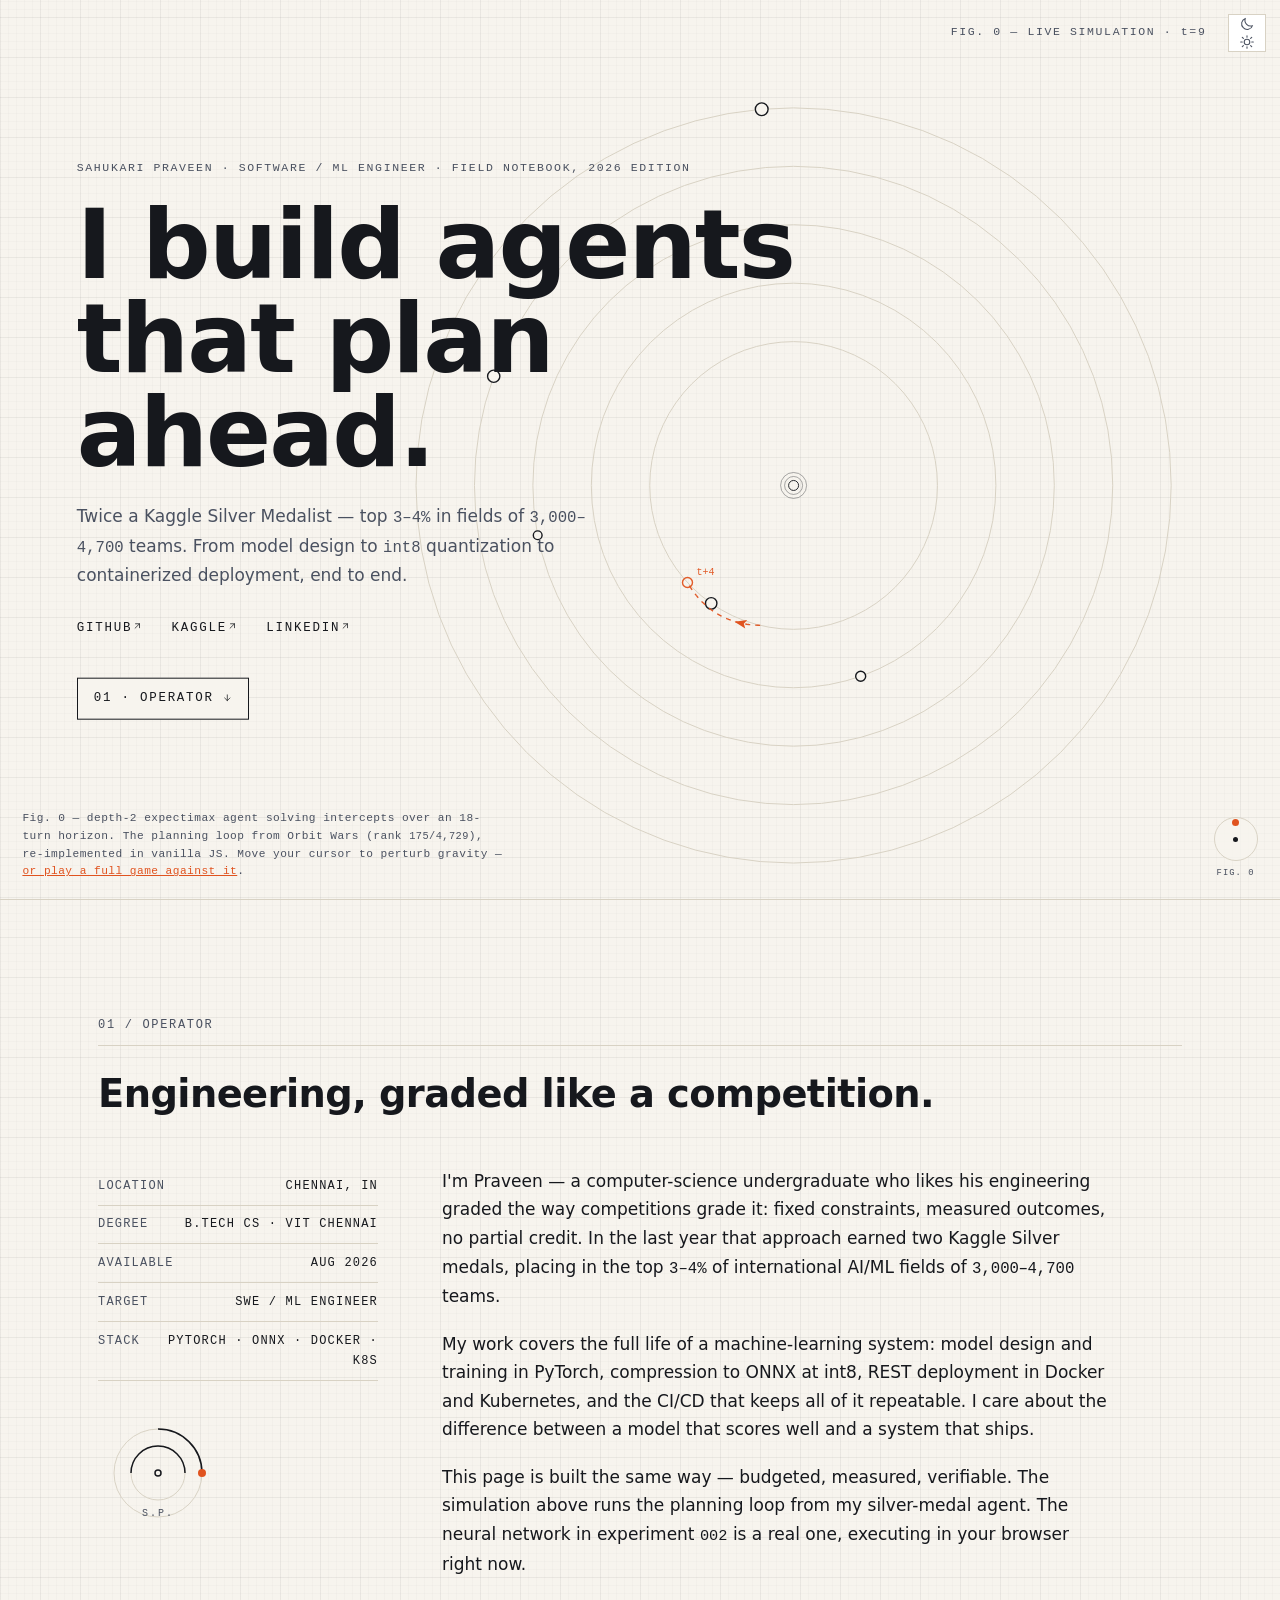
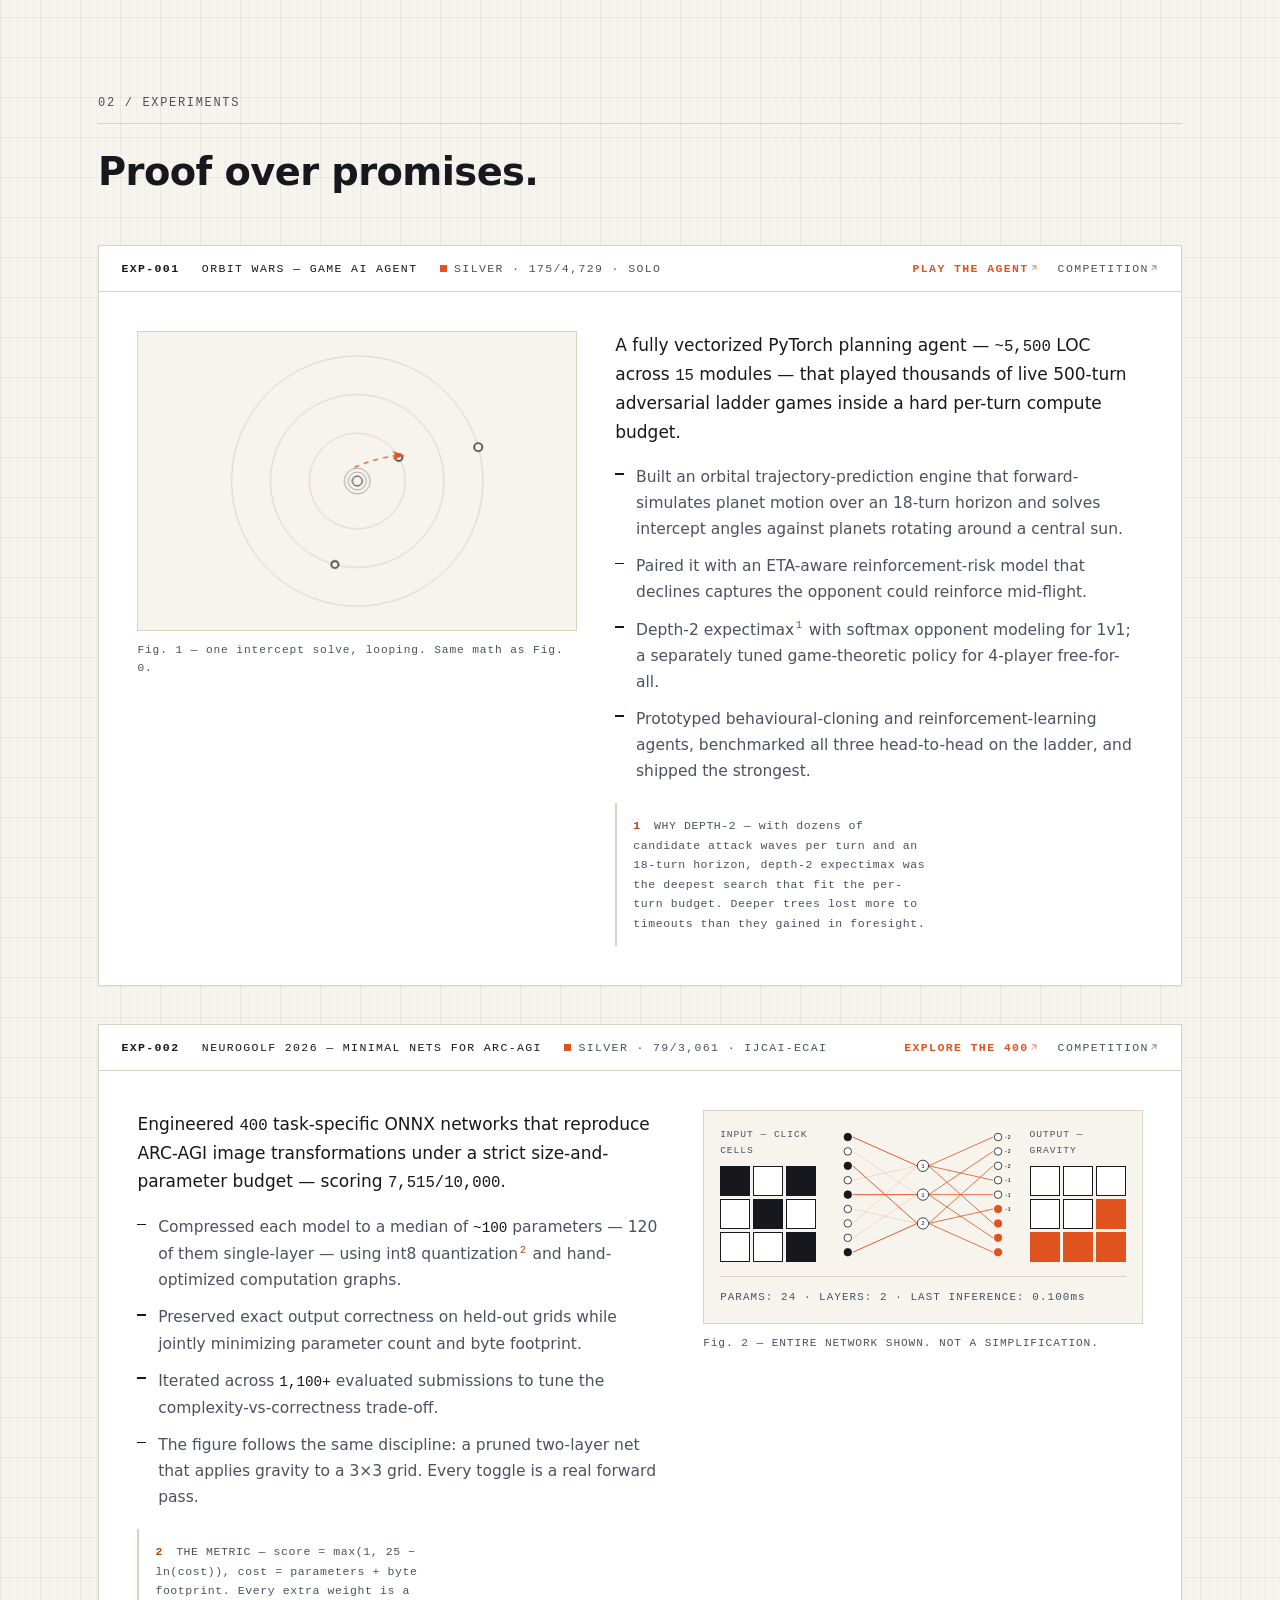
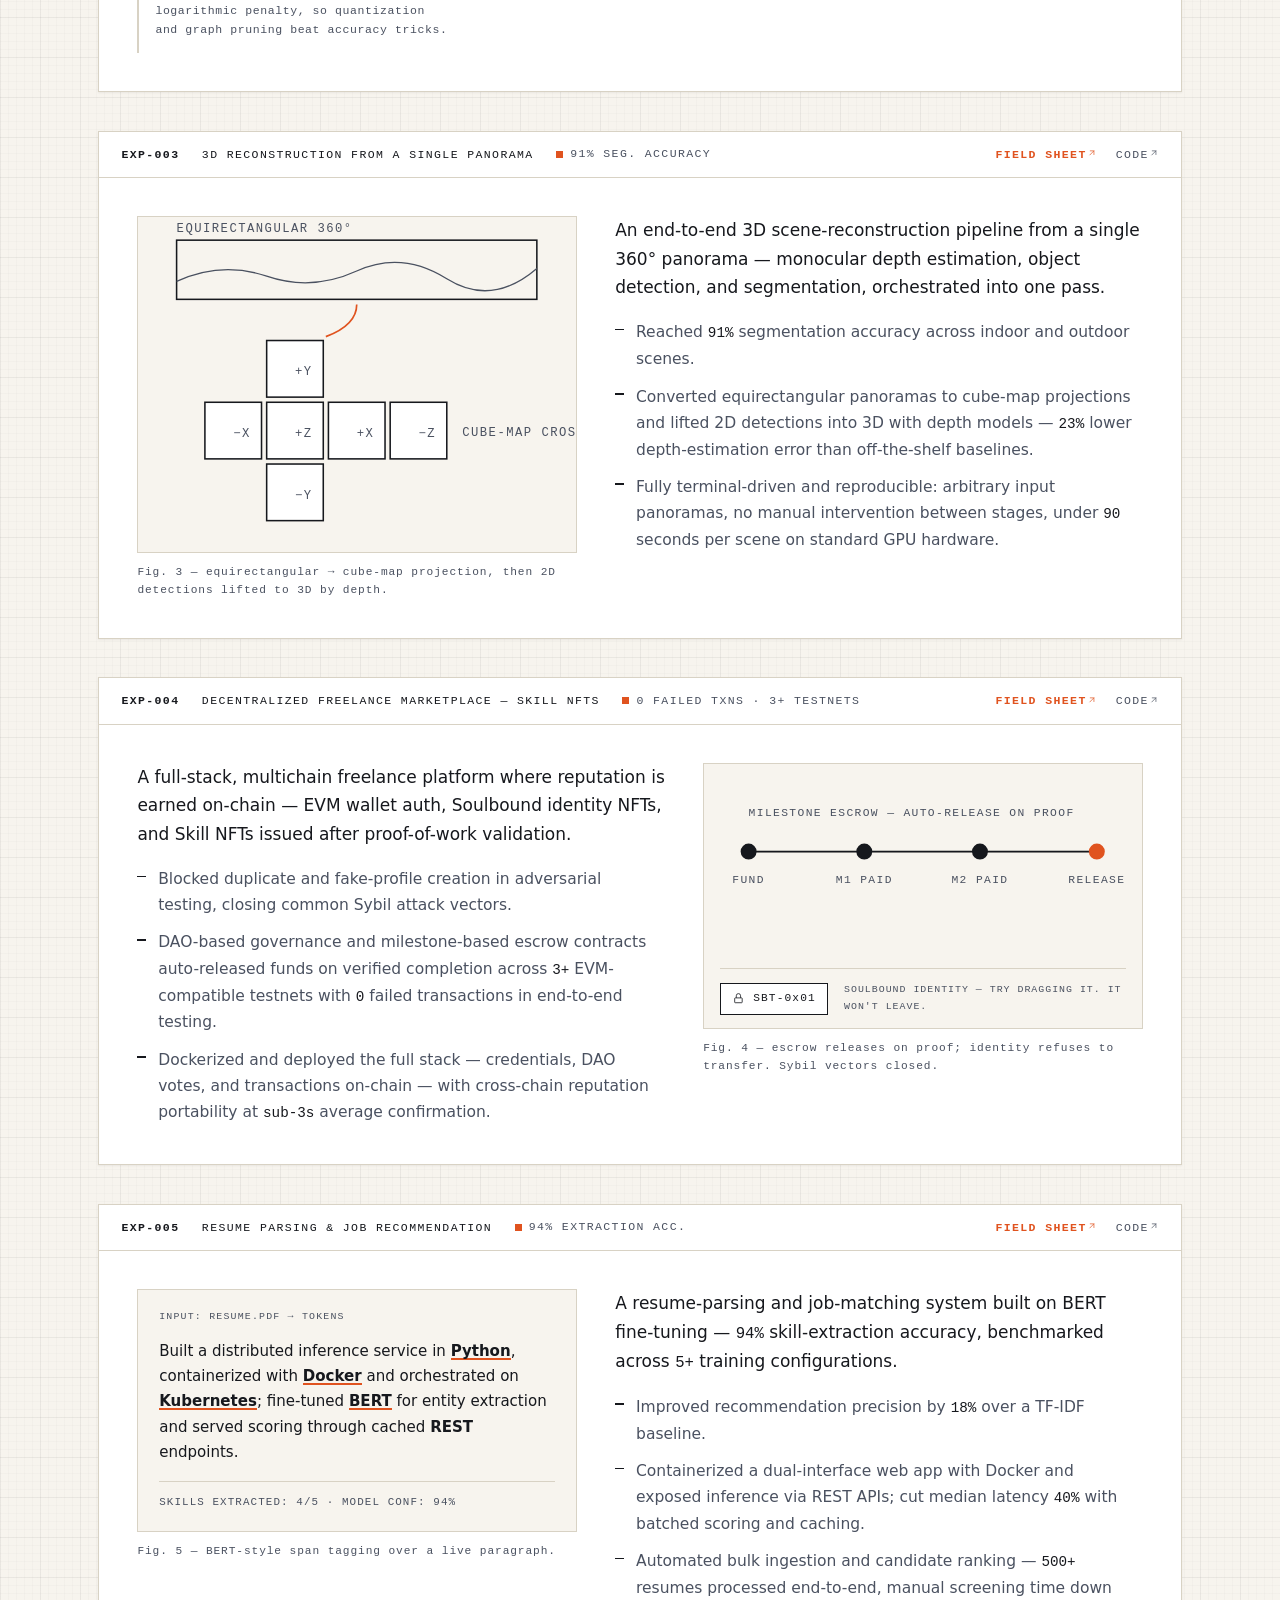
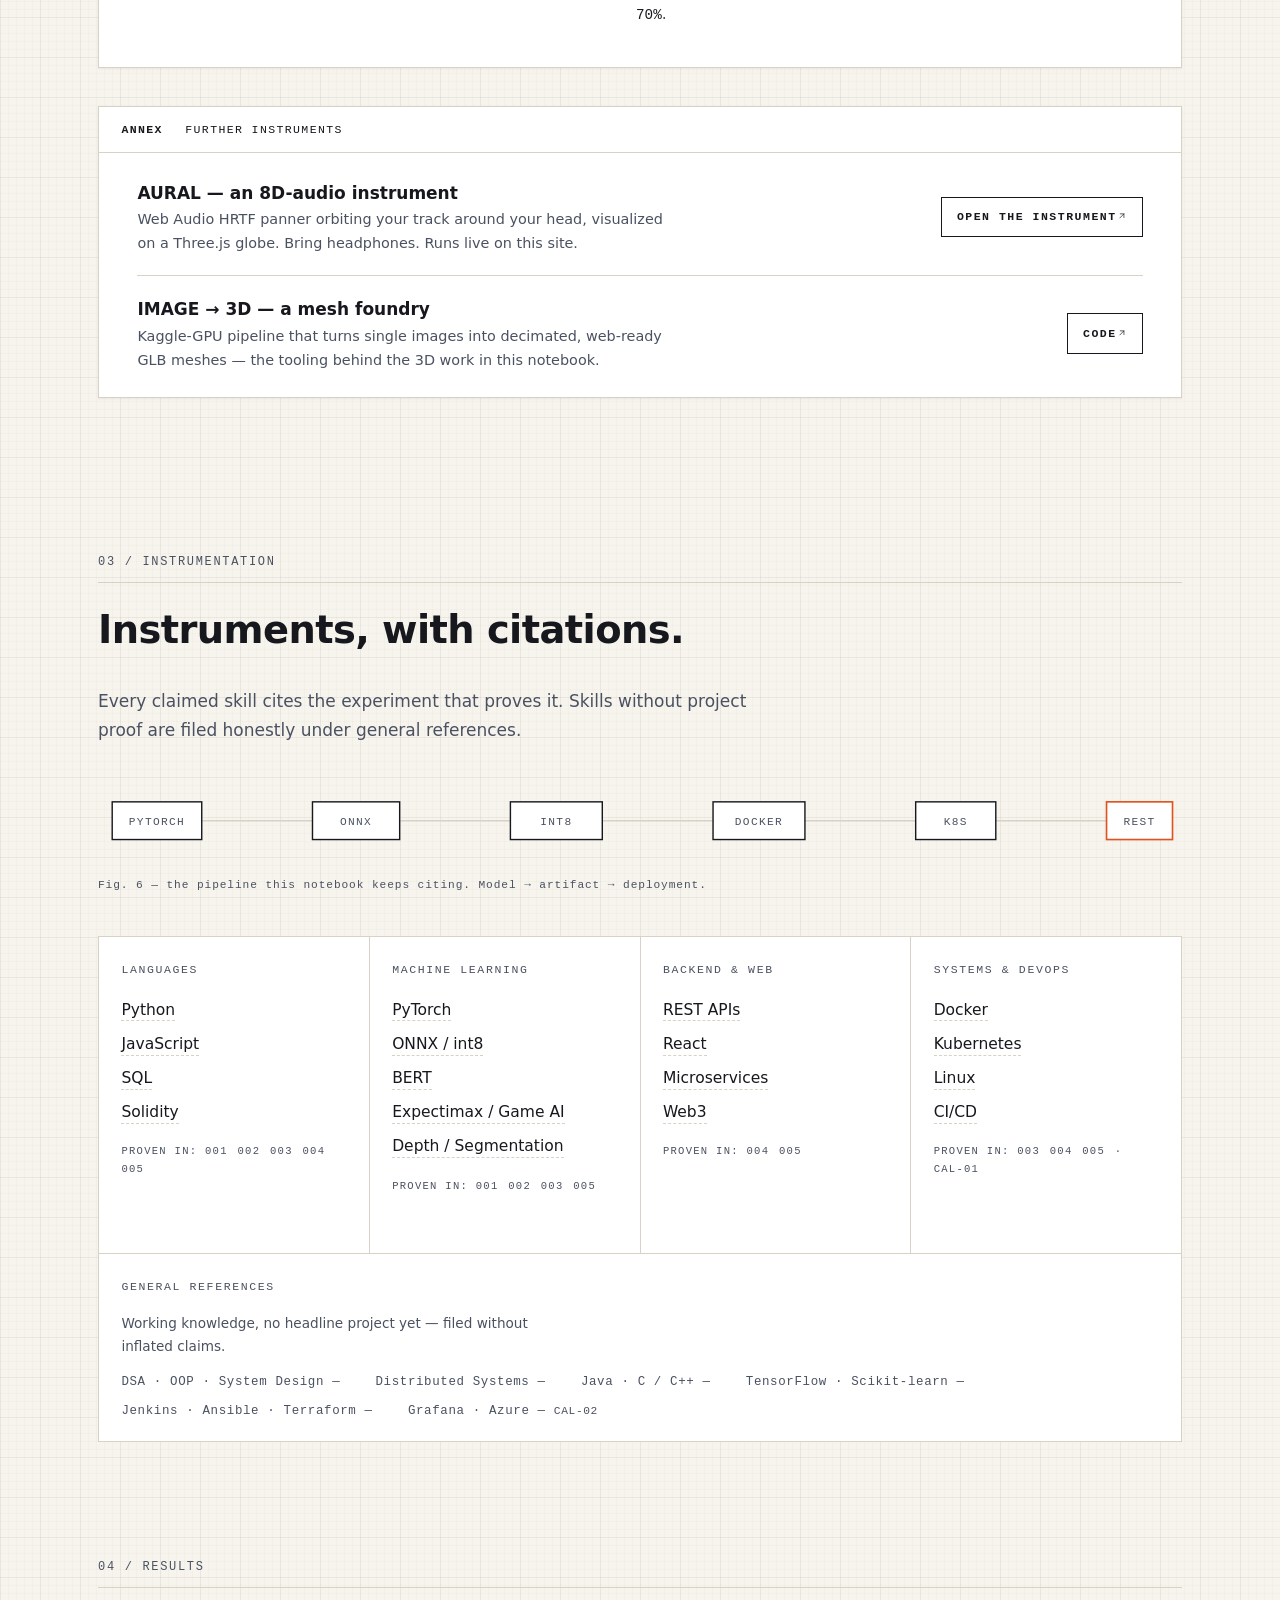
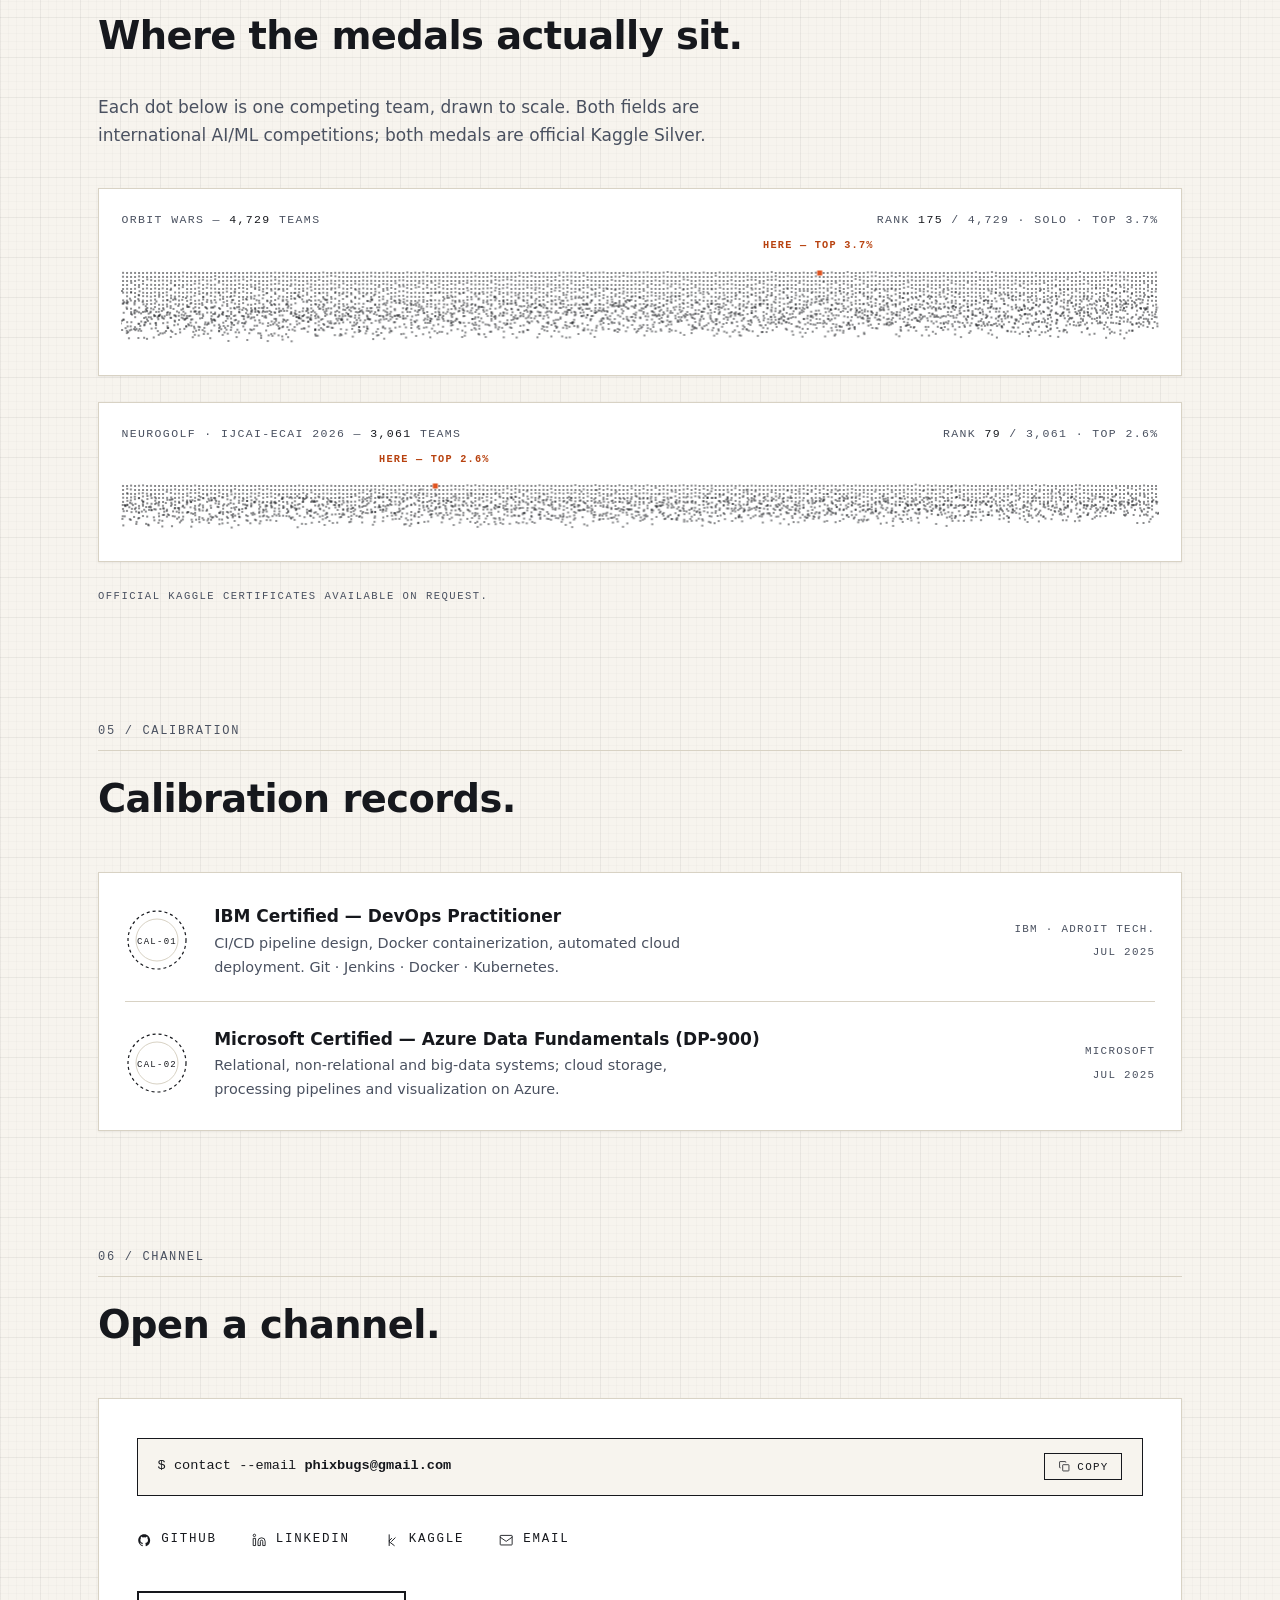
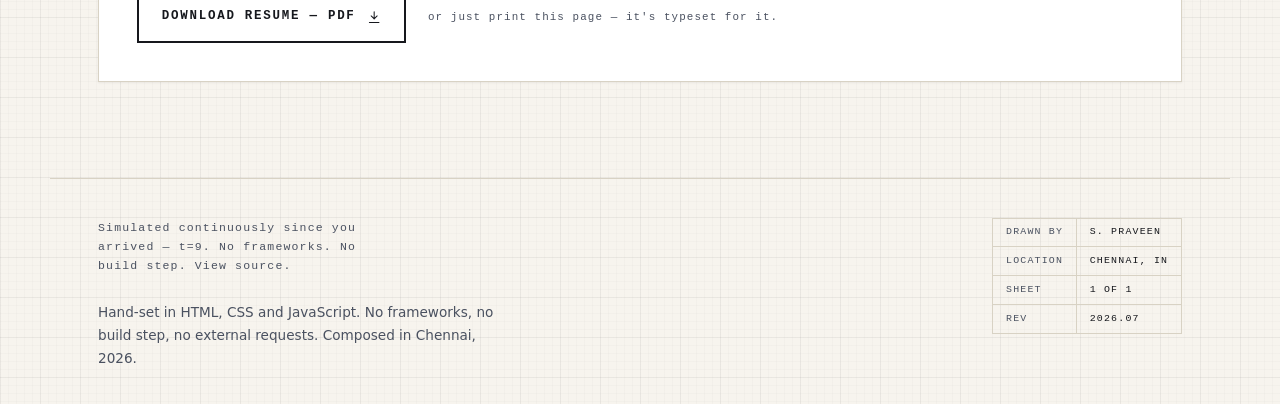
==== commit 68aa4299: "THE ORRERY - portfolio rebuild: live-sim notebook + project satellites - Field-notebook portfolio: l" ====
--- a/index.html
+++ b/index.html
@@ -1,469 +1,529 @@
-<!DOCTYPE html>
-<html lang="en">
-<head>
-  <meta charset="UTF-8" />
-  <meta name="viewport" content="width=device-width, initial-scale=1.0" />
-  <title>Sahukari Praveen — Portfolio</title>
-  <link rel="stylesheet" href="styles.css" />
-  <link rel="preconnect" href="https://fonts.googleapis.com" />
-  <link href="https://fonts.googleapis.com/css2?family=Inter:wght@300;400;500;600;700;800;900&family=Space+Grotesk:wght@400;500;600;700&family=Fira+Code:wght@400;500&display=swap" rel="stylesheet" />
-  <link rel="stylesheet" href="https://cdnjs.cloudflare.com/ajax/libs/font-awesome/6.5.0/css/all.min.css" />
-</head>
-<body>
-
-  <!-- LOADER -->
-  <div id="loader">
-    <div class="loader-inner">
-      <div class="loader-logo">wait for my portfolio to load :)</div>
-      <div class="loader-bar">
-        <div class="loader-progress" id="loaderProgress"></div>
-      </div>
-      <div class="loader-text">Initializing...</div>
-    </div>
-  </div>
-
-  <!-- PARTICLES -->
-  <div id="particles"></div>
-
-  <!-- NAVBAR -->
-  <nav id="navbar">
-    <div class="nav-container">
-      <a class="nav-logo" href="#hero">My Space!<span class="dot"></span></a>
-      <ul class="nav-links-list">
-        <li><a href="#about" class="nav-link">About</a></li>
-        <li><a href="#projects" class="nav-link">Projects</a></li>
-        <li><a href="#skills" class="nav-link">Skills</a></li>
-        <li><a href="#certifications" class="nav-link">Certs</a></li>
-        <li><a href="#contact" class="nav-link">Contact</a></li>
-      </ul>
-      <div class="nav-actions">
-        <button id="themeToggle" class="theme-btn" title="Toggle Neo-Brutalism">
-          <i class="fas fa-cube"></i>
-        </button>
-        <a href="my-resume.pdf" download class="btn btn-sm">Resume <i class="fas fa-download"></i></a>
-        <button id="navToggle" class="hamburger">
-          <span></span><span></span><span></span>
-        </button>
-      </div>
-    </div>
-  </nav>
-
-  <!-- MOBILE MENU -->
-  <div id="mobileMenu">
-    <ul>
-      <li><a href="#about" class="mobile-link">About</a></li>
-      <li><a href="#projects" class="mobile-link">Projects</a></li>
-      <li><a href="#skills" class="mobile-link">Skills</a></li>
-      <li><a href="#certifications" class="mobile-link">Certs</a></li>
-      <li><a href="#contact" class="mobile-link">Contact</a></li>
-    </ul>
-  </div>
-
-  <!-- HERO -->
-  <section id="hero">
-    <div class="hero-content">
-      <div class="hero-badge reveal">
-        <span class="badge-dot"></span> Open to Opportunities
-      </div>
-      <h1 class="hero-title reveal">
-        Sahukari<br /><span class="gradient-text">Praveen</span>
-      </h1>
-      <p class="hero-subtitle reveal">
-        CS Student @ VIT Chennai · AI/ML · DevOps · Web3 · Full-Stack
-      </p>
-      <p class="hero-desc reveal">
-        Building intelligent, scalable systems - from LLM-powered APIs and decentralized platforms
-        to 3D reconstruction pipelines. I turn complex problems into elegant software.
-      </p>
-      <div class="hero-cta reveal">
-        <a href="#projects" class="btn btn-primary">View Projects <i class="fas fa-arrow-right"></i></a>
-        <a href="#contact" class="btn btn-ghost">Get in Touch</a>
-      </div>
-      <div class="hero-stats reveal">
-        <div class="stat">
-          <span class="stat-number" data-target="3">0</span>
-          <span class="stat-label">Major Projects</span>
-        </div>
-        <div class="stat-divider"></div>
-        <div class="stat">
-          <span class="stat-number" data-target="2">0</span>
-          <span class="stat-label">Certifications</span>
-        </div>
-        <div class="stat-divider"></div>
-        <div class="stat">
-          <span class="stat-number" data-target="10">0</span>
-          <span class="stat-label">Tech Stacks</span>
-        </div>
-      </div>
-    </div>
-    <div class="hero-visual reveal">
-      <div class="code-card">
-        <div class="code-header">
-          <span class="dot red"></span><span class="dot yellow"></span><span class="dot green"></span>
-          <span class="code-filename">praveen.py</span>
-        </div>
-        <pre class="code-body"><code><span class="kw">class</span> <span class="fn">Praveen</span>:
-  <span class="kw">def</span> <span class="fn">__init__</span>(self):
-    self.role   = <span class="str">"CS Student"</span>
-    self.uni    = <span class="str">"VIT Chennai"</span>
-    self.focus  = [
-      <span class="str">"AI / ML"</span>,
-      <span class="str">"DevOps"</span>,
-      <span class="str">"Web3"</span>,
-      <span class="str">"Full-Stack"</span>,
-    ]
-    self.status = <span class="str">"Open to work"</span>
-
-  <span class="kw">def</span> <span class="fn">contact</span>(self):
-    <span class="kw">return</span> <span class="str">"phixbugs@gmail.com"</span></code></pre>
-      </div>
-    </div>
-  </section>
-
-  <!-- ABOUT -->
-  <section id="about">
-    <div class="container">
-      <div class="section-header reveal">
-        <span class="section-tag">Who I Am</span>
-        <h2>About Me</h2>
-      </div>
-      <div class="about-grid">
-        <div class="about-text reveal">
-          <p>I'm a final-year Computer Science student at <strong>VIT Chennai</strong>, graduating in August 2026.
-          My passion lies at the intersection of <strong>AI/ML</strong>, <strong>distributed systems</strong>,
-          and <strong>developer tooling</strong> — building things that are not just functional, but thoughtfully engineered.</p>
-          <p>I've worked on LLM fine-tuning with BERT, decentralized smart contract systems on EVM chains,
-          and automated deep learning pipelines for 3D reconstruction — all the way from research to containerized production deployment.</p>
-          <p>When I'm not coding, I explore blockchain protocols, contribute to open-source, and geek out on systems architecture.
-          I'm actively seeking <strong>full-time roles or internships</strong> starting mid-2026.</p>
-          <div class="about-links">
-            <a href="mailto:phixbugs@gmail.com" class="about-link"><i class="fas fa-envelope"></i> Email</a>
-            <a href="https://www.linkedin.com/in/soy-praveen/" target="_blank" class="about-link"><i class="fab fa-linkedin"></i> LinkedIn</a>
-            <a href="https://github.com/soy-praveen" target="_blank" class="about-link"><i class="fab fa-github"></i> GitHub</a>
-          </div>
-        </div>
-        <div class="about-cards reveal">
-          <div class="info-card">
-            <i class="fas fa-graduation-cap"></i>
-            <div>
-              <strong>B.Tech — Computer Science</strong>
-              <span>Vellore Institute of Technology · 2022–2026</span>
-            </div>
-          </div>
-          <div class="info-card">
-            <i class="fas fa-map-marker-alt"></i>
-            <div>
-              <strong>Location</strong>
-              <span>Chennai, Tamil Nadu, India</span>
-            </div>
-          </div>
-          <div class="info-card">
-            <i class="fas fa-briefcase"></i>
-            <div>
-              <strong>Availability</strong>
-              <span>Open to work · Aug 2026 onward</span>
-            </div>
-          </div>
-          <div class="info-card">
-            <i class="fas fa-code-branch"></i>
-            <div>
-              <strong>Interests</strong>
-              <span>LLMs · DevOps · Blockchain · Systems</span>
-            </div>
-          </div>
-        </div>
-      </div>
-    </div>
-  </section>
-
-  <!-- TIMELINE / HOW IT WORKS -->
-  <section id="how-it-works">
-    <div class="container">
-      <div class="section-header reveal">
-        <span class="section-tag">My Journey</span>
-        <h2>Timeline</h2>
-      </div>
-      <div class="timeline-wrapper">
-        <div class="timeline-track">
-          <div class="timeline-progress-bar" id="timelineProgress"></div>
-        </div>
-        <div class="timeline-items">
-          <div class="timeline-item reveal">
-            <div class="timeline-dot"></div>
-            <div class="timeline-card">
-              <span class="timeline-date">2022</span>
-              <h3>Joined VIT Chennai</h3>
-              <p>Started B.Tech in Computer Science. Dove deep into DSA, OOP, and systems programming.</p>
-            </div>
-          </div>
-          <div class="timeline-item reveal">
-            <div class="timeline-dot"></div>
-            <div class="timeline-card">
-              <span class="timeline-date">2023</span>
-              <h3>First Major Project</h3>
-              <p>Built a 3D scene reconstruction pipeline from single 360° panoramas using deep learning (PyTorch).</p>
-            </div>
-          </div>
-          <div class="timeline-item reveal">
-            <div class="timeline-dot"></div>
-            <div class="timeline-card">
-              <span class="timeline-date">2024</span>
-              <h3>Web3 & AI Exploration</h3>
-              <p>Built a decentralized freelance marketplace with Soulbound NFTs, DAO governance, and on-chain escrow contracts.</p>
-            </div>
-          </div>
-          <div class="timeline-item reveal">
-            <div class="timeline-dot"></div>
-            <div class="timeline-card">
-              <span class="timeline-date">2025</span>
-              <h3>Certifications + LLM Engineering</h3>
-              <p>IBM DevOps Practitioner + Microsoft Azure DP-900. Built BERT-based resume parsing &amp; job recommendation system.</p>
-            </div>
-          </div>
-          <div class="timeline-item reveal">
-            <div class="timeline-dot active"></div>
-            <div class="timeline-card highlight">
-              <span class="timeline-date">2026</span>
-              <h3>Graduating &amp; Job Ready!</h3>
-              <p>Seeking full-time roles in AI/ML, Backend, or DevOps engineering. Available from August 2026.</p>
-            </div>
-          </div>
-        </div>
-      </div>
-    </div>
-  </section>
-
-  <!-- PROJECTS -->
-  <section id="projects">
-    <div class="container">
-      <div class="section-header reveal">
-        <span class="section-tag">What I've Built</span>
-        <h2>Projects</h2>
-      </div>
-      <div class="filter-bar reveal">
-        <button class="filter-btn active" data-filter="all">All</button>
-        <button class="filter-btn" data-filter="ai">AI / ML</button>
-        <button class="filter-btn" data-filter="web3">Web3</button>
-        <button class="filter-btn" data-filter="devops">DevOps</button>
-        <button class="filter-btn" data-filter="3d">3D / Vision</button>
-      </div>
-      <div class="ext-grid">
-        <div class="ext-card reveal" data-category="ai devops">
-          <div class="ext-card-header">
-            <div class="ext-icon ai-icon"><i class="fas fa-brain"></i></div>
-            <div class="ext-badges"><span class="tag">AI/ML</span><span class="tag">DevOps</span></div>
-          </div>
-          <h3>Resume Parsing &amp; Job Recommendation</h3>
-          <p>BERT-based LLM fine-tuning for high-accuracy skill extraction. Benchmarked across multiple training configs. Dockerized dual-interface web app with automated ML evaluation pipelines and bulk candidate ranking.</p>
-          <div class="ext-stack">
-            <span>Python</span><span>BERT</span><span>PyTorch</span><span>Docker</span><span>REST API</span>
-          </div>
-          <div class="ext-footer">
-            <a href="#" class="btn-link"><i class="fab fa-github"></i> Code</a>
-            <a href="#" class="btn-link"><i class="fas fa-external-link-alt"></i> Demo</a>
-          </div>
-        </div>
-        <div class="ext-card reveal" data-category="web3 devops">
-          <div class="ext-card-header">
-            <div class="ext-icon web3-icon"><i class="fas fa-cubes"></i></div>
-            <div class="ext-badges"><span class="tag">Web3</span><span class="tag">DevOps</span></div>
-          </div>
-          <h3>Decentralized Freelance Marketplace</h3>
-          <p>Multichain platform with EVM wallet auth, Soulbound Identity NFTs, on-chain Skill NFTs with proof-of-work validation, DAO governance for dispute resolution, and milestone-based escrow smart contracts.</p>
-          <div class="ext-stack">
-            <span>Solidity</span><span>React.js</span><span>Web3</span><span>Docker</span>
-          </div>
-          <div class="ext-footer">
-            <a href="#" class="btn-link"><i class="fab fa-github"></i> Code</a>
-            <a href="#" class="btn-link"><i class="fas fa-external-link-alt"></i> Demo</a>
-          </div>
-        </div>
-        <div class="ext-card reveal" data-category="ai 3d">
-          <div class="ext-card-header">
-            <div class="ext-icon vision-icon"><i class="fas fa-cube"></i></div>
-            <div class="ext-badges"><span class="tag">AI/ML</span><span class="tag">3D Vision</span></div>
-          </div>
-          <h3>3D Space Reconstruction from Panorama</h3>
-          <p>End-to-end pipeline from a single 360° panorama using monocular depth estimation, object detection, and segmentation. Converts equirectangular to cube maps and lifts 2D detections into full 3D geometry.</p>
-          <div class="ext-stack">
-            <span>Python</span><span>PyTorch</span><span>Deep Learning</span><span>Linux</span>
-          </div>
-          <div class="ext-footer">
-            <a href="#" class="btn-link"><i class="fab fa-github"></i> Code</a>
-            <a href="#" class="btn-link"><i class="fas fa-external-link-alt"></i> Demo</a>
-          </div>
-        </div>
-      </div>
-    </div>
-  </section>
-
-  <!-- SKILLS -->
-  <section id="skills">
-    <div class="container">
-      <div class="section-header reveal">
-        <span class="section-tag">What I Know</span>
-        <h2>Tech Stack</h2>
-      </div>
-      <div class="skills-grid">
-        <div class="skill-group reveal">
-          <h4><i class="fas fa-code"></i> Languages</h4>
-          <div class="skill-pills">
-            <span>Python</span><span>Java</span><span>C</span><span>C++</span>
-            <span>JavaScript</span><span>Solidity</span><span>HTML</span><span>CSS</span>
-          </div>
-        </div>
-        <div class="skill-group reveal">
-          <h4><i class="fas fa-brain"></i> AI / ML</h4>
-          <div class="skill-pills">
-            <span>LLMs</span><span>BERT</span><span>PyTorch</span><span>TensorFlow</span>
-            <span>Scikit-learn</span><span>NumPy</span><span>Gen AI</span><span>Model Eval</span>
-          </div>
-        </div>
-        <div class="skill-group reveal">
-          <h4><i class="fas fa-server"></i> Systems &amp; DevOps</h4>
-          <div class="skill-pills">
-            <span>Linux</span><span>Docker</span><span>Kubernetes</span><span>Git</span>
-            <span>Jenkins</span><span>Ansible</span><span>Terraform</span><span>Grafana</span>
-            <span>CI/CD</span><span>SSH</span>
-          </div>
-        </div>
-        <div class="skill-group reveal">
-          <h4><i class="fas fa-globe"></i> Web &amp; Database</h4>
-          <div class="skill-pills">
-            <span>React.js</span><span>REST APIs</span><span>SQL</span><span>NoSQL</span><span>Web3</span>
-          </div>
-        </div>
-        <div class="skill-group reveal">
-          <h4><i class="fas fa-link"></i> Blockchain</h4>
-          <div class="skill-pills">
-            <span>Solidity</span><span>EVM</span><span>Smart Contracts</span><span>NFTs</span><span>DAO</span><span>Web3.js</span>
-          </div>
-        </div>
-        <div class="skill-group reveal">
-          <h4><i class="fas fa-tools"></i> Core CS</h4>
-          <div class="skill-pills">
-            <span>DSA</span><span>OOP</span><span>OS Concepts</span><span>System Design</span>
-          </div>
-        </div>
-      </div>
-    </div>
-  </section>
-
-  <!-- CERTIFICATIONS -->
-  <section id="certifications">
-    <div class="container">
-      <div class="section-header reveal">
-        <span class="section-tag">Credentials</span>
-        <h2>Certifications</h2>
-      </div>
-      <div class="cert-grid">
-        <div class="cert-card reveal">
-          <div class="cert-logo ibm"><i class="fas fa-award"></i></div>
-          <div class="cert-body">
-            <div class="cert-issuer">IBM · Adroit Technologies</div>
-            <h3>IBM Certified: DevOps Practitioner</h3>
-            <p>CI/CD pipeline design, Docker containerization, and automated cloud deployment. Hands-on with Git, Jenkins, Docker, and Kubernetes in production-style infrastructure.</p>
-            <span class="cert-date"><i class="fas fa-calendar"></i> July 2025</span>
-          </div>
-        </div>
-        <div class="cert-card reveal">
-          <div class="cert-logo ms"><i class="fas fa-cloud"></i></div>
-          <div class="cert-body">
-            <div class="cert-issuer">Microsoft</div>
-            <h3>Azure Data Fundamentals (DP-900)</h3>
-            <p>Relational, non-relational, and big data systems. Cloud-based data storage, processing pipelines, and visualization on Microsoft Azure.</p>
-            <span class="cert-date"><i class="fas fa-calendar"></i> July 2025</span>
-          </div>
-        </div>
-      </div>
-    </div>
-  </section>
-
-  <!-- FAQ -->
-  <section id="faq">
-    <div class="container">
-      <div class="section-header reveal">
-        <span class="section-tag">Common Questions</span>
-        <h2>FAQ</h2>
-      </div>
-      <div class="faq-list">
-        <div class="faq-item reveal">
-          <div class="faq-question"><span>Are you available for internships or full-time roles?</span><i class="fas fa-chevron-down"></i></div>
-          <div class="faq-answer"><p>Yes! I'm actively looking for both internships and full-time roles, especially in AI/ML engineering, backend development, or DevOps. I'm available from August 2026 onwards.</p></div>
-        </div>
-        <div class="faq-item reveal">
-          <div class="faq-question"><span>What kind of roles are you targeting?</span><i class="fas fa-chevron-down"></i></div>
-          <div class="faq-answer"><p>AI/ML Engineering, Backend/Systems Engineering, and DevOps/Platform Engineering. I'm also open to full-stack and blockchain development opportunities.</p></div>
-        </div>
-        <div class="faq-item reveal">
-          <div class="faq-question"><span>Are you open to relocation?</span><i class="fas fa-chevron-down"></i></div>
-          <div class="faq-answer"><p>Absolutely. I'm open to relocation anywhere in India or internationally, and comfortable with remote and hybrid arrangements.</p></div>
-        </div>
-        <div class="faq-item reveal">
-          <div class="faq-question"><span>What's your preferred tech stack?</span><i class="fas fa-chevron-down"></i></div>
-          <div class="faq-answer"><p>Python for AI/ML, Docker + Kubernetes for DevOps, React.js for web. For blockchain I work primarily with Solidity on EVM-compatible chains.</p></div>
-        </div>
-        <div class="faq-item reveal">
-          <div class="faq-question"><span>Can I see your resume?</span><i class="fas fa-chevron-down"></i></div>
-          <div class="faq-answer"><p>Yes! Download it from the button in the nav bar, or <a href="my-resume.pdf" download>click here</a>.</p></div>
-        </div>
-      </div>
-    </div>
-  </section>
-
-  <!-- CONTACT -->
-  <section id="contact">
-    <div class="container">
-      <div class="section-header reveal">
-        <span class="section-tag">Let's Connect</span>
-        <h2>Get In Touch</h2>
-      </div>
-      <div class="contact-grid">
-        <div class="contact-info reveal">
-          <p class="contact-lead">I'm actively looking for opportunities. Whether it's a role, a project collaboration, or just to talk tech — my inbox is always open.</p>
-          <div class="contact-links">
-            <a href="mailto:phixbugs@gmail.com" class="contact-item">
-              <div class="contact-icon"><i class="fas fa-envelope"></i></div>
-              <div><strong>Email</strong><span>phixbugs@gmail.com</span></div>
-            </a>
-            <a href="https://www.linkedin.com/in/soy-praveen/" target="_blank" class="contact-item">
-              <div class="contact-icon"><i class="fab fa-linkedin"></i></div>
-              <div><strong>LinkedIn</strong><span>Let's connect professionally</span></div>
-            </a>
-            <a href="https://github.com/soy-praveen" target="_blank" class="contact-item">
-              <div class="contact-icon"><i class="fab fa-github"></i></div>
-              <div><strong>GitHub</strong><span>Check out my code</span></div>
-            </a>
-          </div>
-        </div>
-        
-      </div>
-    </div>
-  </section>
-
-  <!-- FOOTER -->
-  <footer>
-    <div class="footer-inner">
-      <div class="footer-logo">End portfolio.<span class="dot"></span></div>
-      <p>Sahukari Praveen · CS @ VIT Chennai</p>
-      <div class="footer-links">
-        <a href="https://github.com/soy-praveen" target="_blank"><i class="fab fa-github"></i></a>
-        <a href="https://www.linkedin.com/in/soy-praveen/" target="_blank"><i class="fab fa-linkedin"></i></a>
-        <a href="mailto:phixbugs@gmail.com"><i class="fas fa-envelope"></i></a>
-      </div>
-    </div>
-  </footer>
-
-  <script src="script.js"></script>
-  <script>
-    function handleFormSubmit(btn) {
-      btn.innerHTML = 'Sent! <i class="fas fa-check"></i>';
-      btn.style.background = 'var(--green)';
-      setTimeout(() => {
-        btn.innerHTML = 'Send Message <i class="fas fa-paper-plane"></i>';
-        btn.style.background = '';
-      }, 3000);
-    }
-  </script>
-</body>
-</html>+<!DOCTYPE html>
+<html lang="en">
+<head>
+<meta charset="UTF-8">
+<meta name="viewport" content="width=device-width, initial-scale=1.0">
+<title>Sahukari Praveen — Software &amp; ML Engineer</title>
+<meta name="description" content="Sahukari Praveen — Software and Machine Learning Engineer. 2x Kaggle Silver Medalist. B.Tech CS, VIT Chennai, Aug 2026. Builds agents that plan ahead.">
+<meta property="og:title" content="Sahukari Praveen — Software &amp; ML Engineer">
+<meta property="og:description" content="A field notebook that simulates. 2x Kaggle Silver Medalist — the portfolio doesn't describe the work, it executes it.">
+<link rel="icon" href="data:image/svg+xml,%3Csvg xmlns='http://www.w3.org/2000/svg' viewBox='0 0 32 32'%3E%3Crect width='32' height='32' fill='%23F7F4EE'/%3E%3Ccircle cx='16' cy='16' r='10' fill='none' stroke='%2316181D' stroke-width='1'/%3E%3Ccircle cx='25' cy='11' r='3.5' fill='%23E0531F'/%3E%3C/svg%3E">
+<meta name="theme-color" media="(prefers-color-scheme: light)" content="#F7F4EE">
+<meta name="theme-color" media="(prefers-color-scheme: dark)" content="#15171C">
+<script>document.documentElement.classList.add('js');</script>
+<script src="theme.js"></script>
+<link rel="stylesheet" href="styles.css">
+</head>
+<body>
+
+<a class="skip-link" href="#operator">Skip to content</a>
+
+<button id="theme-toggle" class="theme-toggle" aria-label="Switch theme">
+  <svg class="tt-moon" viewBox="0 0 24 24" fill="none" stroke="currentColor" stroke-width="1.6" stroke-linejoin="round" aria-hidden="true"><path d="M20.4 14.5A8.5 8.5 0 0 1 9.5 3.6a8.5 8.5 0 1 0 10.9 10.9z"/></svg>
+  <svg class="tt-sun" viewBox="0 0 24 24" fill="none" stroke="currentColor" stroke-width="1.6" stroke-linecap="round" aria-hidden="true"><circle cx="12" cy="12" r="4.2"/><path d="M12 2.5v2.4M12 19.1v2.4M2.5 12h2.4M19.1 12h2.4M4.9 4.9l1.7 1.7M17.4 17.4l1.7 1.7M19.1 4.9l-1.7 1.7M6.6 17.4l-1.7 1.7"/></svg>
+</button>
+
+<!-- ============ FIG. 0 — HERO ============ -->
+<section class="hero" id="fig0" aria-label="Introduction">
+  <canvas id="hero-canvas" aria-label="Live simulation of an orbital-intercept planning agent: a spacecraft draws its dashed flight plan before flying it, re-planning when you disturb the system with your cursor." role="img"></canvas>
+
+  <div class="hero-figtag mono" aria-hidden="true">FIG. 0 — LIVE SIMULATION · t=<span data-tick>0</span></div>
+
+  <div class="hero-overlay">
+    <p class="hero-kicker mono">SAHUKARI PRAVEEN · SOFTWARE / ML ENGINEER · FIELD NOTEBOOK, 2026 EDITION</p>
+    <h1 class="hero-name">
+      <span class="mask"><span class="mask-inner">I build agents</span></span>
+      <span class="mask"><span class="mask-inner">that plan ahead.</span></span>
+    </h1>
+    <p class="hero-sub">Twice a Kaggle Silver Medalist — top <span class="mono num">3–4%</span> in fields of <span class="mono num">3,000–4,700</span> teams. From model design to <span class="mono num">int8</span> quantization to containerized deployment, end to end.</p>
+    <nav class="hero-links mono" aria-label="Primary links">
+      <a href="https://github.com/soy-praveen" target="_blank" rel="noopener">GITHUB<svg class="ic ic-s" viewBox="0 0 24 24" aria-hidden="true"><path d="M7 17L17 7M8 7h9v9" fill="none" stroke="currentColor" stroke-width="1.7" stroke-linecap="round" stroke-linejoin="round"/></svg></a>
+      <a href="https://www.kaggle.com/praveensahukari" target="_blank" rel="noopener">KAGGLE<svg class="ic ic-s" viewBox="0 0 24 24" aria-hidden="true"><path d="M7 17L17 7M8 7h9v9" fill="none" stroke="currentColor" stroke-width="1.7" stroke-linecap="round" stroke-linejoin="round"/></svg></a>
+      <a href="https://www.linkedin.com/in/soy-praveen/" target="_blank" rel="noopener">LINKEDIN<svg class="ic ic-s" viewBox="0 0 24 24" aria-hidden="true"><path d="M7 17L17 7M8 7h9v9" fill="none" stroke="currentColor" stroke-width="1.7" stroke-linecap="round" stroke-linejoin="round"/></svg></a>
+    </nav>
+    <a class="hero-jump mono" href="#operator">01 · OPERATOR<svg class="ic ic-s" viewBox="0 0 24 24" aria-hidden="true"><path d="M12 5v13m-6-6l6 6 6-6" fill="none" stroke="currentColor" stroke-width="1.7" stroke-linecap="round" stroke-linejoin="round"/></svg></a>
+  </div>
+
+  <p class="hero-legend mono">Fig. 0 — depth-2 expectimax agent solving intercepts over an 18-turn horizon. The planning loop from Orbit Wars (rank <span class="num">175/4,729</span>), re-implemented in vanilla JS. Move your cursor to perturb gravity — <a class="legend-link" href="orbit-wars/">or play a full game against it</a>.</p>
+</section>
+
+<main>
+
+<!-- ============ 01 / OPERATOR ============ -->
+<section class="sec" id="operator" aria-labelledby="operator-h" tabindex="-1">
+  <header class="sec-head">
+    <p class="sec-no mono">01 / OPERATOR</p>
+    <h2 class="sec-title" id="operator-h"><span class="mask"><span class="mask-inner">Engineering, graded like a competition.</span></span></h2>
+  </header>
+
+  <div class="operator-grid" data-rise data-stagger>
+    <aside class="marginalia mono" aria-label="Operator record">
+      <div class="marg-row"><span class="marg-k">LOCATION</span><span class="marg-v">CHENNAI, IN</span></div>
+      <div class="marg-row"><span class="marg-k">DEGREE</span><span class="marg-v">B.TECH CS · VIT CHENNAI</span></div>
+      <div class="marg-row"><span class="marg-k">AVAILABLE</span><span class="marg-v">AUG 2026</span></div>
+      <div class="marg-row"><span class="marg-k">TARGET</span><span class="marg-v">SWE / ML ENGINEER</span></div>
+      <div class="marg-row"><span class="marg-k">STACK</span><span class="marg-v">PYTORCH · ONNX · DOCKER · K8S</span></div>
+      <svg class="sp-glyph" viewBox="0 0 120 120" aria-label="Monogram: orbital glyph for S.P." role="img">
+        <circle cx="60" cy="60" r="44" fill="none" stroke="var(--hairline)" stroke-width="1"/>
+        <circle cx="60" cy="60" r="27" fill="none" stroke="var(--hairline)" stroke-width="1"/>
+        <path class="plot" d="M60 16 A44 44 0 0 1 104 60" fill="none" stroke="var(--ink)" stroke-width="1.5"/>
+        <path class="plot" d="M33 60 A27 27 0 0 1 87 60" fill="none" stroke="var(--ink)" stroke-width="1.5"/>
+        <circle cx="60" cy="60" r="3" fill="none" stroke="var(--ink)" stroke-width="1.5"/>
+        <circle cx="104" cy="60" r="4" fill="var(--accent)"/>
+        <text x="60" y="103" text-anchor="middle" class="glyph-label">S.P.</text>
+      </svg>
+    </aside>
+
+    <div class="operator-prose">
+      <p>I'm Praveen — a computer-science undergraduate who likes his engineering graded the way competitions grade it: fixed constraints, measured outcomes, no partial credit. In the last year that approach earned two Kaggle Silver medals, placing in the top <span class="mono num">3–4%</span> of international AI/ML fields of <span class="mono num">3,000</span>–<span class="mono num">4,700</span> teams.</p>
+      <p>My work covers the full life of a machine-learning system: model design and training in PyTorch, compression to ONNX at int8, REST deployment in Docker and Kubernetes, and the CI/CD that keeps all of it repeatable. I care about the difference between a model that scores well and a system that ships.</p>
+      <p>This page is built the same way — budgeted, measured, verifiable. The simulation above runs the planning loop from my silver-medal agent. The neural network in experiment <a class="xref mono" href="#exp-002">002</a> is a real one, executing in your browser right now.</p>
+    </div>
+  </div>
+</section>
+
+<!-- ============ 02 / EXPERIMENTS ============ -->
+<section class="sec" id="experiments" aria-labelledby="experiments-h">
+  <header class="sec-head">
+    <p class="sec-no mono">02 / EXPERIMENTS</p>
+    <h2 class="sec-title" id="experiments-h"><span class="mask"><span class="mask-inner">Proof over promises.</span></span></h2>
+  </header>
+
+  <!-- EXP-001 -->
+  <article class="plate exp" id="exp-001" data-rise>
+    <header class="exp-bar mono">
+      <span class="exp-id">EXP-001</span>
+      <h3 class="exp-name">ORBIT WARS — GAME AI AGENT</h3>
+      <span class="exp-result"><span class="accent-dot" aria-hidden="true"></span>SILVER · 175/4,729 · SOLO</span>
+      <span class="exp-links">
+        <a href="orbit-wars/" class="go">PLAY THE AGENT<svg class="ic ic-s" viewBox="0 0 24 24" aria-hidden="true"><path d="M7 17L17 7M8 7h9v9" fill="none" stroke="currentColor" stroke-width="1.7" stroke-linecap="round" stroke-linejoin="round"/></svg></a>
+        <a href="https://www.kaggle.com/competitions/orbit-wars" target="_blank" rel="noopener">COMPETITION<svg class="ic ic-s" viewBox="0 0 24 24" aria-hidden="true"><path d="M7 17L17 7M8 7h9v9" fill="none" stroke="currentColor" stroke-width="1.7" stroke-linecap="round" stroke-linejoin="round"/></svg></a>
+      </span>
+    </header>
+    <div class="exp-body">
+      <div class="exp-fig">
+        <canvas id="exp1-canvas" aria-label="Miniature orbital simulation: the agent repeatedly plots a dashed intercept course to a moving planet, then flies it." role="img"></canvas>
+        <p class="figcap mono">Fig. 1 — one intercept solve, looping. Same math as Fig. 0.</p>
+      </div>
+      <div class="exp-prose">
+        <p class="exp-lede">A fully vectorized PyTorch planning agent — <span class="mono num">~5,500</span> LOC across <span class="mono num">15</span> modules — that played thousands of live 500-turn adversarial ladder games inside a hard per-turn compute budget.</p>
+        <ul class="exp-points">
+          <li>Built an orbital trajectory-prediction engine that forward-simulates planet motion over an 18-turn horizon and solves intercept angles against planets rotating around a central sun.</li>
+          <li>Paired it with an ETA-aware reinforcement-risk model that declines captures the opponent could reinforce mid-flight.</li>
+          <li>Depth-2 expectimax<button class="fn-ref mono" aria-expanded="false" aria-controls="fn-1">1</button> with softmax opponent modeling for 1v1; a separately tuned game-theoretic policy for 4-player free-for-all.</li>
+          <li>Prototyped behavioural-cloning and reinforcement-learning agents, benchmarked all three head-to-head on the ladder, and shipped the strongest.</li>
+        </ul>
+        <aside class="margin-note mono" id="fn-1" role="note"><span class="fn-no">1</span> WHY DEPTH-2 — with dozens of candidate attack waves per turn and an 18-turn horizon, depth-2 expectimax was the deepest search that fit the per-turn budget. Deeper trees lost more to timeouts than they gained in foresight.</aside>
+      </div>
+    </div>
+  </article>
+
+  <!-- EXP-002 -->
+  <article class="plate exp exp-flip" id="exp-002" data-rise>
+    <header class="exp-bar mono">
+      <span class="exp-id">EXP-002</span>
+      <h3 class="exp-name">NEUROGOLF 2026 — MINIMAL NETS FOR ARC-AGI</h3>
+      <span class="exp-result"><span class="accent-dot" aria-hidden="true"></span>SILVER · 79/3,061 · IJCAI-ECAI</span>
+      <span class="exp-links">
+        <a href="neurogolf/" class="go">EXPLORE THE 400<svg class="ic ic-s" viewBox="0 0 24 24" aria-hidden="true"><path d="M7 17L17 7M8 7h9v9" fill="none" stroke="currentColor" stroke-width="1.7" stroke-linecap="round" stroke-linejoin="round"/></svg></a>
+        <a href="https://www.kaggle.com/competitions/neurogolf-2026" target="_blank" rel="noopener">COMPETITION<svg class="ic ic-s" viewBox="0 0 24 24" aria-hidden="true"><path d="M7 17L17 7M8 7h9v9" fill="none" stroke="currentColor" stroke-width="1.7" stroke-linecap="round" stroke-linejoin="round"/></svg></a>
+      </span>
+    </header>
+    <div class="exp-body">
+      <div class="exp-fig">
+        <div class="mlp-demo" id="mlp-demo">
+          <div class="mlp-grids">
+            <div class="mlp-grid-wrap">
+              <p class="mlp-grid-label mono">INPUT — CLICK CELLS</p>
+              <div class="mlp-grid" id="mlp-in" role="group" aria-label="3 by 3 input grid. Toggle cells to run the network."></div>
+            </div>
+            <svg class="mlp-net" id="mlp-net" viewBox="0 0 300 216" aria-label="The complete two-layer network: nine inputs, three hidden units summing each column, nine outputs. Orange edges are positive weights; teal markers are negative biases." role="img"></svg>
+            <div class="mlp-grid-wrap">
+              <p class="mlp-grid-label mono">OUTPUT — GRAVITY</p>
+              <div class="mlp-grid mlp-grid-out" id="mlp-out" aria-live="polite" aria-label="Network output grid"></div>
+            </div>
+          </div>
+          <p class="mlp-readout mono" id="mlp-readout">PARAMS: 24 · LAYERS: 2 · LAST INFERENCE: —</p>
+        </div>
+        <p class="figcap mono">Fig. 2 — ENTIRE NETWORK SHOWN. NOT A SIMPLIFICATION.</p>
+      </div>
+      <div class="exp-prose">
+        <p class="exp-lede">Engineered <span class="mono num">400</span> task-specific ONNX networks that reproduce ARC-AGI image transformations under a strict size-and-parameter budget — scoring <span class="mono num">7,515/10,000</span>.</p>
+        <ul class="exp-points">
+          <li>Compressed each model to a median of <span class="mono num">~100</span> parameters — 120 of them single-layer — using int8 quantization<button class="fn-ref mono" aria-expanded="false" aria-controls="fn-2">2</button> and hand-optimized computation graphs.</li>
+          <li>Preserved exact output correctness on held-out grids while jointly minimizing parameter count and byte footprint.</li>
+          <li>Iterated across <span class="mono num">1,100+</span> evaluated submissions to tune the complexity-vs-correctness trade-off.</li>
+          <li>The figure follows the same discipline: a pruned two-layer net that applies gravity to a 3×3 grid. Every toggle is a real forward pass.</li>
+        </ul>
+        <aside class="margin-note mono" id="fn-2" role="note"><span class="fn-no">2</span> THE METRIC — score = max(1, 25 − ln(cost)), cost = parameters + byte footprint. Every extra weight is a logarithmic penalty, so quantization and graph pruning beat accuracy tricks.</aside>
+      </div>
+    </div>
+  </article>
+
+  <!-- EXP-003 -->
+  <article class="plate exp" id="exp-003" data-rise>
+    <header class="exp-bar mono">
+      <span class="exp-id">EXP-003</span>
+      <h3 class="exp-name">3D RECONSTRUCTION FROM A SINGLE PANORAMA</h3>
+      <span class="exp-result"><span class="accent-dot" aria-hidden="true"></span>91% SEG. ACCURACY</span>
+      <span class="exp-links">
+        <a href="atrium/" class="go">FIELD SHEET<svg class="ic ic-s" viewBox="0 0 24 24" aria-hidden="true"><path d="M7 17L17 7M8 7h9v9" fill="none" stroke="currentColor" stroke-width="1.7" stroke-linecap="round" stroke-linejoin="round"/></svg></a>
+        <a href="https://github.com/soy-praveen" target="_blank" rel="noopener">CODE<svg class="ic ic-s" viewBox="0 0 24 24" aria-hidden="true"><path d="M7 17L17 7M8 7h9v9" fill="none" stroke="currentColor" stroke-width="1.7" stroke-linecap="round" stroke-linejoin="round"/></svg></a>
+      </span>
+    </header>
+    <div class="exp-body">
+      <div class="exp-fig">
+        <svg class="cubemap" id="cubemap" viewBox="0 0 340 260" aria-label="Diagram: an equirectangular panorama strip unfolds into the six faces of a cube map cross." role="img">
+          <g class="cm-strip">
+            <rect x="30" y="18" width="280" height="46" fill="none" stroke="var(--ink)" stroke-width="1.2"/>
+            <path class="plot" d="M30 50 Q 65 34 100 46 T 170 42 T 240 48 T 310 40" fill="none" stroke="var(--ink-muted)" stroke-width="1"/>
+            <text x="30" y="12" class="fig-label">EQUIRECTANGULAR 360°</text>
+          </g>
+          <g class="cm-faces" id="cm-faces">
+            <g class="cm-face" style="--sx:30px; --sy:19px; --fx:100px; --fy:96px"><rect width="44" height="44" fill="var(--plate)" stroke="var(--ink)" stroke-width="1.2"/><text x="22" y="27" class="fig-label cm-txt">+Y</text></g>
+            <g class="cm-face" style="--sx:77px; --sy:19px; --fx:52px;  --fy:144px"><rect width="44" height="44" fill="var(--plate)" stroke="var(--ink)" stroke-width="1.2"/><text x="22" y="27" class="fig-label cm-txt">−X</text></g>
+            <g class="cm-face" style="--sx:124px; --sy:19px; --fx:100px; --fy:144px"><rect width="44" height="44" fill="var(--plate)" stroke="var(--ink)" stroke-width="1.2"/><text x="22" y="27" class="fig-label cm-txt">+Z</text></g>
+            <g class="cm-face" style="--sx:172px; --sy:19px; --fx:148px; --fy:144px"><rect width="44" height="44" fill="var(--plate)" stroke="var(--ink)" stroke-width="1.2"/><text x="22" y="27" class="fig-label cm-txt">+X</text></g>
+            <g class="cm-face" style="--sx:219px; --sy:19px; --fx:196px; --fy:144px"><rect width="44" height="44" fill="var(--plate)" stroke="var(--ink)" stroke-width="1.2"/><text x="22" y="27" class="fig-label cm-txt">−Z</text></g>
+            <g class="cm-face" style="--sx:266px; --sy:19px; --fx:100px; --fy:192px"><rect width="44" height="44" fill="var(--plate)" stroke="var(--ink)" stroke-width="1.2"/><text x="22" y="27" class="fig-label cm-txt">−Y</text></g>
+          </g>
+          <text x="252" y="170" class="fig-label">CUBE-MAP CROSS</text>
+          <path class="plot" d="M170 68 Q 170 84 146 93" fill="none" stroke="var(--accent)" stroke-width="1.3" stroke-dasharray="4 4"/>
+        </svg>
+        <p class="figcap mono">Fig. 3 — equirectangular → cube-map projection, then 2D detections lifted to 3D by depth.</p>
+      </div>
+      <div class="exp-prose">
+        <p class="exp-lede">An end-to-end 3D scene-reconstruction pipeline from a single 360° panorama — monocular depth estimation, object detection, and segmentation, orchestrated into one pass.</p>
+        <ul class="exp-points">
+          <li>Reached <span class="mono num">91%</span> segmentation accuracy across indoor and outdoor scenes.</li>
+          <li>Converted equirectangular panoramas to cube-map projections and lifted 2D detections into 3D with depth models — <span class="mono num">23%</span> lower depth-estimation error than off-the-shelf baselines.</li>
+          <li>Fully terminal-driven and reproducible: arbitrary input panoramas, no manual intervention between stages, under <span class="mono num">90</span> seconds per scene on standard GPU hardware.</li>
+        </ul>
+      </div>
+    </div>
+  </article>
+
+  <!-- EXP-004 -->
+  <article class="plate exp exp-flip" id="exp-004" data-rise>
+    <header class="exp-bar mono">
+      <span class="exp-id">EXP-004</span>
+      <h3 class="exp-name">DECENTRALIZED FREELANCE MARKETPLACE — SKILL NFTS</h3>
+      <span class="exp-result"><span class="accent-dot" aria-hidden="true"></span>0 FAILED TXNS · 3+ TESTNETS</span>
+      <span class="exp-links">
+        <a href="sovereign/" class="go">FIELD SHEET<svg class="ic ic-s" viewBox="0 0 24 24" aria-hidden="true"><path d="M7 17L17 7M8 7h9v9" fill="none" stroke="currentColor" stroke-width="1.7" stroke-linecap="round" stroke-linejoin="round"/></svg></a>
+        <a href="https://github.com/soy-praveen" target="_blank" rel="noopener">CODE<svg class="ic ic-s" viewBox="0 0 24 24" aria-hidden="true"><path d="M7 17L17 7M8 7h9v9" fill="none" stroke="currentColor" stroke-width="1.7" stroke-linecap="round" stroke-linejoin="round"/></svg></a>
+      </span>
+    </header>
+    <div class="exp-body">
+      <div class="exp-fig">
+        <div class="escrow-fig" id="escrow-fig">
+          <svg viewBox="0 0 340 150" aria-label="Diagram: a milestone escrow timeline that releases funds step by step, and a soulbound identity token that refuses to leave its owner." role="img">
+            <line x1="24" y1="60" x2="316" y2="60" stroke="var(--hairline)" stroke-width="1.2"/>
+            <line class="esc-progress plot" x1="24" y1="60" x2="316" y2="60" stroke="var(--ink)" stroke-width="1.4"/>
+            <g class="esc-node" style="--d:0ms"><circle cx="24" cy="60" r="6" fill="var(--plate)" stroke="var(--ink)" stroke-width="1.4"/><text x="24" y="86" class="fig-label" text-anchor="middle">FUND</text></g>
+            <g class="esc-node" style="--d:220ms"><circle cx="121" cy="60" r="6" fill="var(--plate)" stroke="var(--ink)" stroke-width="1.4"/><text x="121" y="86" class="fig-label" text-anchor="middle">M1 PAID</text></g>
+            <g class="esc-node" style="--d:440ms"><circle cx="218" cy="60" r="6" fill="var(--plate)" stroke="var(--ink)" stroke-width="1.4"/><text x="218" y="86" class="fig-label" text-anchor="middle">M2 PAID</text></g>
+            <g class="esc-node esc-final" style="--d:660ms"><circle cx="316" cy="60" r="6" fill="var(--plate)" stroke="var(--ink)" stroke-width="1.4"/><text x="316" y="86" class="fig-label" text-anchor="middle">RELEASE</text></g>
+            <text x="24" y="30" class="fig-label">MILESTONE ESCROW — AUTO-RELEASE ON PROOF</text>
+          </svg>
+          <div class="sbt-row">
+            <div class="sbt-seal" id="sbt-seal" title="Soulbound — non-transferable" aria-hidden="true">
+              <svg viewBox="0 0 24 24" class="ic" aria-hidden="true"><rect x="5" y="11" width="14" height="9" rx="1" fill="none" stroke="currentColor" stroke-width="1.5"/><path d="M8 11V7a4 4 0 0 1 8 0v4" fill="none" stroke="currentColor" stroke-width="1.5"/></svg>
+              <span class="mono">SBT-0x01</span>
+            </div>
+            <p class="sbt-note mono">SOULBOUND IDENTITY — TRY DRAGGING IT. IT WON'T LEAVE.</p>
+          </div>
+        </div>
+        <p class="figcap mono">Fig. 4 — escrow releases on proof; identity refuses to transfer. Sybil vectors closed.</p>
+      </div>
+      <div class="exp-prose">
+        <p class="exp-lede">A full-stack, multichain freelance platform where reputation is earned on-chain — EVM wallet auth, Soulbound identity NFTs, and Skill NFTs issued after proof-of-work validation.</p>
+        <ul class="exp-points">
+          <li>Blocked duplicate and fake-profile creation in adversarial testing, closing common Sybil attack vectors.</li>
+          <li>DAO-based governance and milestone-based escrow contracts auto-released funds on verified completion across <span class="mono num">3+</span> EVM-compatible testnets with <span class="mono num">0</span> failed transactions in end-to-end testing.</li>
+          <li>Dockerized and deployed the full stack — credentials, DAO votes, and transactions on-chain — with cross-chain reputation portability at <span class="mono num">sub-3s</span> average confirmation.</li>
+        </ul>
+      </div>
+    </div>
+  </article>
+
+  <!-- EXP-005 -->
+  <article class="plate exp" id="exp-005" data-rise>
+    <header class="exp-bar mono">
+      <span class="exp-id">EXP-005</span>
+      <h3 class="exp-name">RESUME PARSING &amp; JOB RECOMMENDATION</h3>
+      <span class="exp-result"><span class="accent-dot" aria-hidden="true"></span>94% EXTRACTION ACC.</span>
+      <span class="exp-links">
+        <a href="laurel/" class="go">FIELD SHEET<svg class="ic ic-s" viewBox="0 0 24 24" aria-hidden="true"><path d="M7 17L17 7M8 7h9v9" fill="none" stroke="currentColor" stroke-width="1.7" stroke-linecap="round" stroke-linejoin="round"/></svg></a>
+        <a href="https://github.com/soy-praveen" target="_blank" rel="noopener">CODE<svg class="ic ic-s" viewBox="0 0 24 24" aria-hidden="true"><path d="M7 17L17 7M8 7h9v9" fill="none" stroke="currentColor" stroke-width="1.7" stroke-linecap="round" stroke-linejoin="round"/></svg></a>
+      </span>
+    </header>
+    <div class="exp-body">
+      <div class="exp-fig">
+        <div class="parser-fig" id="parser-fig">
+          <p class="parser-head mono">INPUT: RESUME.PDF → TOKENS</p>
+          <p class="parser-text">Built a distributed inference service in <span class="tok">Python</span>, containerized with <span class="tok">Docker</span> and orchestrated on <span class="tok">Kubernetes</span>; fine-tuned <span class="tok">BERT</span> for entity extraction and served scoring through cached <span class="tok">REST</span> endpoints.</p>
+          <p class="parser-readout mono">SKILLS EXTRACTED: <span id="parser-count" class="num">5</span>/5 · MODEL CONF: <span class="num" data-count="94" data-suffix="%">94%</span></p>
+        </div>
+        <p class="figcap mono">Fig. 5 — BERT-style span tagging over a live paragraph.</p>
+      </div>
+      <div class="exp-prose">
+        <p class="exp-lede">A resume-parsing and job-matching system built on BERT fine-tuning — <span class="mono num">94%</span> skill-extraction accuracy, benchmarked across <span class="mono num">5+</span> training configurations.</p>
+        <ul class="exp-points">
+          <li>Improved recommendation precision by <span class="mono num">18%</span> over a TF-IDF baseline.</li>
+          <li>Containerized a dual-interface web app with Docker and exposed inference via REST APIs; cut median latency <span class="mono num">40%</span> with batched scoring and caching.</li>
+          <li>Automated bulk ingestion and candidate ranking — <span class="mono num">500+</span> resumes processed end-to-end, manual screening time down <span class="mono num">70%</span>.</li>
+        </ul>
+      </div>
+    </div>
+  </article>
+
+  <!-- ANNEX -->
+  <article class="plate exp annex" data-rise>
+    <header class="exp-bar mono">
+      <span class="exp-id">ANNEX</span>
+      <span class="exp-name">FURTHER INSTRUMENTS</span>
+    </header>
+    <div class="annex-body">
+      <div class="annex-row">
+        <div>
+          <p class="annex-title">AURAL — an 8D-audio instrument</p>
+          <p class="annex-sub">Web Audio HRTF panner orbiting your track around your head, visualized on a Three.js globe. Bring headphones. Runs live on this site.</p>
+        </div>
+        <a class="annex-link mono" href="aural/">OPEN THE INSTRUMENT<svg class="ic ic-s" viewBox="0 0 24 24" aria-hidden="true"><path d="M7 17L17 7M8 7h9v9" fill="none" stroke="currentColor" stroke-width="1.7" stroke-linecap="round" stroke-linejoin="round"/></svg></a>
+      </div>
+      <div class="annex-row">
+        <div>
+          <p class="annex-title">IMAGE &rarr; 3D — a mesh foundry</p>
+          <p class="annex-sub">Kaggle-GPU pipeline that turns single images into decimated, web-ready GLB meshes — the tooling behind the 3D work in this notebook.</p>
+        </div>
+        <a class="annex-link mono" href="https://github.com/soy-praveen" target="_blank" rel="noopener">CODE<svg class="ic ic-s" viewBox="0 0 24 24" aria-hidden="true"><path d="M7 17L17 7M8 7h9v9" fill="none" stroke="currentColor" stroke-width="1.7" stroke-linecap="round" stroke-linejoin="round"/></svg></a>
+      </div>
+    </div>
+  </article>
+</section>
+
+<!-- ============ 03 / INSTRUMENTATION ============ -->
+<section class="sec" id="instrumentation" aria-labelledby="instrumentation-h">
+  <header class="sec-head">
+    <p class="sec-no mono">03 / INSTRUMENTATION</p>
+    <h2 class="sec-title" id="instrumentation-h"><span class="mask"><span class="mask-inner">Instruments, with citations.</span></span></h2>
+  </header>
+
+  <p class="sec-note">Every claimed skill cites the experiment that proves it. Skills without project proof are filed honestly under general references.</p>
+
+  <figure class="pipeline" data-rise aria-label="Deployment pipeline: PyTorch to ONNX to int8 quantization to Docker to Kubernetes to REST">
+    <svg viewBox="0 0 920 70" preserveAspectRatio="xMidYMid meet">
+      <line class="plot" x1="88" y1="32" x2="182" y2="32" stroke="var(--hairline)" stroke-width="1.4"/>
+      <line class="plot" x1="256" y1="32" x2="350" y2="32" stroke="var(--hairline)" stroke-width="1.4"/>
+      <line class="plot" x1="428" y1="32" x2="522" y2="32" stroke="var(--hairline)" stroke-width="1.4"/>
+      <line class="plot" x1="600" y1="32" x2="694" y2="32" stroke="var(--hairline)" stroke-width="1.4"/>
+      <line class="plot" x1="762" y1="32" x2="856" y2="32" stroke="var(--hairline)" stroke-width="1.4"/>
+      <g class="pipe-node"><rect x="12" y="16" width="76" height="32" fill="var(--plate)" stroke="var(--ink)" stroke-width="1.2"/><text x="50" y="36" text-anchor="middle" class="fig-label">PYTORCH</text></g>
+      <g class="pipe-node"><rect x="182" y="16" width="74" height="32" fill="var(--plate)" stroke="var(--ink)" stroke-width="1.2"/><text x="219" y="36" text-anchor="middle" class="fig-label">ONNX</text></g>
+      <g class="pipe-node"><rect x="350" y="16" width="78" height="32" fill="var(--plate)" stroke="var(--ink)" stroke-width="1.2"/><text x="389" y="36" text-anchor="middle" class="fig-label">INT8</text></g>
+      <g class="pipe-node"><rect x="522" y="16" width="78" height="32" fill="var(--plate)" stroke="var(--ink)" stroke-width="1.2"/><text x="561" y="36" text-anchor="middle" class="fig-label">DOCKER</text></g>
+      <g class="pipe-node"><rect x="694" y="16" width="68" height="32" fill="var(--plate)" stroke="var(--ink)" stroke-width="1.2"/><text x="728" y="36" text-anchor="middle" class="fig-label">K8S</text></g>
+      <g class="pipe-node"><rect x="856" y="16" width="56" height="32" fill="var(--plate)" stroke="var(--accent)" stroke-width="1.4"/><text x="884" y="36" text-anchor="middle" class="fig-label">REST</text></g>
+    </svg>
+    <figcaption class="figcap mono">Fig. 6 — the pipeline this notebook keeps citing. Model → artifact → deployment.</figcaption>
+  </figure>
+
+  <div class="stations" data-rise data-stagger>
+    <div class="station">
+      <h3 class="station-h mono">LANGUAGES</h3>
+      <ul class="skill-list">
+        <li><button class="skill" data-note="Python — 5,500-LOC planning agent, BERT services, 3D pipeline">Python</button></li>
+        <li><button class="skill" data-note="JavaScript — this page: the sim in Fig. 0 is ~400 lines of vanilla JS">JavaScript</button></li>
+        <li><button class="skill" data-note="SQL — relational modeling, DP-900 certified">SQL</button></li>
+        <li><button class="skill" data-note="Solidity — escrow + governance contracts across 3 testnets">Solidity</button></li>
+      </ul>
+      <p class="station-cite mono">PROVEN IN: <a href="#exp-001">001</a> <a href="#exp-002">002</a> <a href="#exp-003">003</a> <a href="#exp-004">004</a> <a href="#exp-005">005</a></p>
+      <p class="station-note mono" aria-live="polite"></p>
+    </div>
+    <div class="station">
+      <h3 class="station-h mono">MACHINE LEARNING</h3>
+      <ul class="skill-list">
+        <li><button class="skill" data-note="PyTorch — vectorized planning agent; depth + segmentation models">PyTorch</button></li>
+        <li><button class="skill" data-note="ONNX + int8 — 400 quantized networks, median ~100 params">ONNX / int8</button></li>
+        <li><button class="skill" data-note="BERT — fine-tuned span extraction at 94% accuracy">BERT</button></li>
+        <li><button class="skill" data-note="Search — depth-2 expectimax, softmax opponent modeling">Expectimax / Game AI</button></li>
+        <li><button class="skill" data-note="Vision — monocular depth, detection, segmentation from panoramas">Depth / Segmentation</button></li>
+      </ul>
+      <p class="station-cite mono">PROVEN IN: <a href="#exp-001">001</a> <a href="#exp-002">002</a> <a href="#exp-003">003</a> <a href="#exp-005">005</a></p>
+      <p class="station-note mono" aria-live="polite"></p>
+    </div>
+    <div class="station">
+      <h3 class="station-h mono">BACKEND &amp; WEB</h3>
+      <ul class="skill-list">
+        <li><button class="skill" data-note="REST — model inference served behind versioned endpoints">REST APIs</button></li>
+        <li><button class="skill" data-note="React — marketplace frontend with EVM wallet auth">React</button></li>
+        <li><button class="skill" data-note="Microservices — dual-interface app split into scoring + ingestion">Microservices</button></li>
+        <li><button class="skill" data-note="Web3 — wallet auth, on-chain storage, DAO voting">Web3</button></li>
+      </ul>
+      <p class="station-cite mono">PROVEN IN: <a href="#exp-004">004</a> <a href="#exp-005">005</a></p>
+      <p class="station-note mono" aria-live="polite"></p>
+    </div>
+    <div class="station">
+      <h3 class="station-h mono">SYSTEMS &amp; DEVOPS</h3>
+      <ul class="skill-list">
+        <li><button class="skill" data-note="Docker — every deployed project on this page ships in a container">Docker</button></li>
+        <li><button class="skill" data-note="Kubernetes — IBM DevOps Practitioner, see calibration 05">Kubernetes</button></li>
+        <li><button class="skill" data-note="Linux — terminal-driven reproducible pipelines, POSIX">Linux</button></li>
+        <li><button class="skill" data-note="CI/CD — pipeline design with Git + Jenkins, certified">CI/CD</button></li>
+      </ul>
+      <p class="station-cite mono">PROVEN IN: <a href="#exp-003">003</a> <a href="#exp-004">004</a> <a href="#exp-005">005</a> · <a href="#calibration">CAL-01</a></p>
+      <p class="station-note mono" aria-live="polite"></p>
+    </div>
+    <div class="station station-general">
+      <h3 class="station-h mono">GENERAL REFERENCES</h3>
+      <p class="station-sub">Working knowledge, no headline project yet — filed without inflated claims.</p>
+      <ul class="skill-list skill-list-plain mono">
+        <li>DSA · OOP · System Design — </li>
+        <li>Distributed Systems — </li>
+        <li>Java · C / C++ — </li>
+        <li>TensorFlow · Scikit-learn — </li>
+        <li>Jenkins · Ansible · Terraform — </li>
+        <li>Grafana · Azure — <a class="xref" href="#calibration">CAL-02</a></li>
+      </ul>
+    </div>
+  </div>
+</section>
+
+<!-- ============ 04 / RESULTS ============ -->
+<section class="sec" id="results" aria-labelledby="results-h">
+  <header class="sec-head">
+    <p class="sec-no mono">04 / RESULTS</p>
+    <h2 class="sec-title" id="results-h"><span class="mask"><span class="mask-inner">Where the medals actually sit.</span></span></h2>
+  </header>
+
+  <p class="sec-note">Each dot below is one competing team, drawn to scale. Both fields are international AI/ML competitions; both medals are official Kaggle Silver.</p>
+
+  <div class="plate rank-plate" data-rise>
+    <div class="rank-head mono">
+      <span>ORBIT WARS — <span class="num">4,729</span> TEAMS</span>
+      <span class="rank-stat">RANK <span class="num" data-count="175">175</span> / 4,729 · SOLO · TOP 3.7%</span>
+    </div>
+    <div class="rank-fig" id="rank-1" data-n="4729" data-rank="175" data-label="HERE — TOP 3.7%">
+      <canvas aria-label="A field of 4,729 dots, one per team. The single orange dot near the start marks rank 175." role="img"></canvas>
+      <span class="rank-callout mono" aria-hidden="true"></span>
+    </div>
+  </div>
+
+  <div class="plate rank-plate" data-rise>
+    <div class="rank-head mono">
+      <span>NEUROGOLF · IJCAI-ECAI 2026 — <span class="num">3,061</span> TEAMS</span>
+      <span class="rank-stat">RANK <span class="num" data-count="79">79</span> / 3,061 · TOP 2.6%</span>
+    </div>
+    <div class="rank-fig" id="rank-2" data-n="3061" data-rank="79" data-label="HERE — TOP 2.6%">
+      <canvas aria-label="A field of 3,061 dots, one per team. The single orange dot near the start marks rank 79." role="img"></canvas>
+      <span class="rank-callout mono" aria-hidden="true"></span>
+    </div>
+  </div>
+
+  <p class="rank-foot mono">OFFICIAL KAGGLE CERTIFICATES AVAILABLE ON REQUEST.</p>
+</section>
+
+<!-- ============ 05 / CALIBRATION ============ -->
+<section class="sec" id="calibration" aria-labelledby="calibration-h">
+  <header class="sec-head">
+    <p class="sec-no mono">05 / CALIBRATION</p>
+    <h2 class="sec-title" id="calibration-h"><span class="mask"><span class="mask-inner">Calibration records.</span></span></h2>
+  </header>
+
+  <div class="plate ledger" data-rise data-stagger>
+    <div class="ledger-row" id="cal-01">
+      <svg class="seal" viewBox="0 0 64 64" aria-hidden="true">
+        <circle cx="32" cy="32" r="29" fill="none" stroke="var(--ink)" stroke-width="1.2" stroke-dasharray="3 3"/>
+        <circle cx="32" cy="32" r="21" fill="none" stroke="var(--hairline)" stroke-width="1"/>
+        <text x="32" y="36" text-anchor="middle" class="seal-txt">CAL-01</text>
+      </svg>
+      <div class="ledger-main">
+        <p class="ledger-title">IBM Certified — DevOps Practitioner</p>
+        <p class="ledger-sub">CI/CD pipeline design, Docker containerization, automated cloud deployment. Git · Jenkins · Docker · Kubernetes.</p>
+      </div>
+      <div class="ledger-meta mono"><span>IBM · ADROIT TECH.</span><span>JUL 2025</span></div>
+    </div>
+    <div class="ledger-row" id="cal-02">
+      <svg class="seal" viewBox="0 0 64 64" aria-hidden="true">
+        <circle cx="32" cy="32" r="29" fill="none" stroke="var(--ink)" stroke-width="1.2" stroke-dasharray="3 3"/>
+        <circle cx="32" cy="32" r="21" fill="none" stroke="var(--hairline)" stroke-width="1"/>
+        <text x="32" y="36" text-anchor="middle" class="seal-txt">CAL-02</text>
+      </svg>
+      <div class="ledger-main">
+        <p class="ledger-title">Microsoft Certified — Azure Data Fundamentals (DP-900)</p>
+        <p class="ledger-sub">Relational, non-relational and big-data systems; cloud storage, processing pipelines and visualization on Azure.</p>
+      </div>
+      <div class="ledger-meta mono"><span>MICROSOFT</span><span>JUL 2025</span></div>
+    </div>
+  </div>
+</section>
+
+<!-- ============ 06 / CHANNEL ============ -->
+<section class="sec" id="channel" aria-labelledby="channel-h">
+  <header class="sec-head">
+    <p class="sec-no mono">06 / CHANNEL</p>
+    <h2 class="sec-title" id="channel-h"><span class="mask"><span class="mask-inner">Open a channel.</span></span></h2>
+  </header>
+
+  <div class="plate channel-plate" data-rise data-stagger>
+    <div class="term mono">
+      <span class="term-line">$ contact --email <a href="mailto:phixbugs@gmail.com" class="term-mail">phixbugs@gmail.com</a></span>
+      <button class="copy-btn mono" id="copy-email" data-email="phixbugs@gmail.com">
+        <svg class="ic" viewBox="0 0 24 24" aria-hidden="true"><rect x="9" y="9" width="12" height="12" rx="1" fill="none" stroke="currentColor" stroke-width="1.5"/><path d="M5 15H4a1 1 0 0 1-1-1V4a1 1 0 0 1 1-1h10a1 1 0 0 1 1 1v1" fill="none" stroke="currentColor" stroke-width="1.5"/></svg>
+        <span class="copy-label" aria-live="polite">COPY</span>
+      </button>
+    </div>
+
+    <ul class="channel-links">
+      <li><a href="https://github.com/soy-praveen" target="_blank" rel="noopener">
+        <svg class="ic" viewBox="0 0 24 24" aria-hidden="true"><path fill="currentColor" d="M12 2C6.48 2 2 6.58 2 12.25c0 4.53 2.87 8.37 6.84 9.72.5.1.68-.22.68-.49 0-.24-.01-.88-.01-1.72-2.78.62-3.37-1.37-3.37-1.37-.45-1.18-1.11-1.5-1.11-1.5-.91-.63.07-.62.07-.62 1 .07 1.53 1.06 1.53 1.06.89 1.57 2.34 1.11 2.91.85.09-.66.35-1.11.63-1.37-2.22-.26-4.56-1.14-4.56-5.07 0-1.12.39-2.03 1.03-2.75-.1-.26-.45-1.3.1-2.7 0 0 .84-.28 2.75 1.05a9.36 9.36 0 0 1 5 0c1.91-1.33 2.75-1.05 2.75-1.05.55 1.4.2 2.44.1 2.7.64.72 1.03 1.63 1.03 2.75 0 3.94-2.34 4.8-4.57 5.06.36.32.68.94.68 1.9 0 1.37-.01 2.47-.01 2.81 0 .27.18.6.69.49A10.02 10.02 0 0 0 22 12.25C22 6.58 17.52 2 12 2z"/></svg>
+        <span class="mono">GITHUB</span></a></li>
+      <li><a href="https://www.linkedin.com/in/soy-praveen/" target="_blank" rel="noopener">
+        <svg class="ic" viewBox="0 0 24 24" aria-hidden="true"><path d="M16 8a6 6 0 0 1 6 6v7h-4v-7a2 2 0 0 0-2-2 2 2 0 0 0-2 2v7h-4v-7a6 6 0 0 1 6-6z" fill="none" stroke="currentColor" stroke-width="1.5" stroke-linejoin="round"/><rect x="2" y="9" width="4" height="12" fill="none" stroke="currentColor" stroke-width="1.5" stroke-linejoin="round"/><circle cx="4" cy="4" r="2" fill="none" stroke="currentColor" stroke-width="1.5"/></svg>
+        <span class="mono">LINKEDIN</span></a></li>
+      <li><a href="https://www.kaggle.com/praveensahukari" target="_blank" rel="noopener">
+        <svg class="ic" viewBox="0 0 24 24" aria-hidden="true"><path d="M7 3v18M7 13l4-4m-4 5.5L15.5 21M17 8l-6 6" fill="none" stroke="currentColor" stroke-width="1.6" stroke-linecap="round" stroke-linejoin="round"/></svg>
+        <span class="mono">KAGGLE</span></a></li>
+      <li><a href="mailto:phixbugs@gmail.com">
+        <svg class="ic" viewBox="0 0 24 24" aria-hidden="true"><rect x="2" y="4" width="20" height="16" rx="1" fill="none" stroke="currentColor" stroke-width="1.5"/><path d="M2 7l10 7L22 7" fill="none" stroke="currentColor" stroke-width="1.5" stroke-linecap="round" stroke-linejoin="round"/></svg>
+        <span class="mono">EMAIL</span></a></li>
+    </ul>
+
+    <div class="resume-row">
+      <a class="resume-btn" href="resume.pdf" download="Sahukari-Praveen-Resume.pdf">
+        <span class="resume-fill" aria-hidden="true"></span>
+        <span class="resume-txt mono">DOWNLOAD RESUME — PDF
+          <svg class="ic" viewBox="0 0 24 24" aria-hidden="true"><path d="M12 3v12m-5-5l5 5 5-5M4 21h16" fill="none" stroke="currentColor" stroke-width="1.7" stroke-linecap="round" stroke-linejoin="round"/></svg>
+        </span>
+      </a>
+      <p class="resume-alt mono">or just print this page — it's typeset for it.</p>
+    </div>
+  </div>
+</section>
+
+</main>
+
+<!-- ============ FOOTER ============ -->
+<footer class="foot">
+  <p class="foot-tick mono">Simulated continuously since you arrived — t=<span data-tick>0</span>. No frameworks. No build step. View source.</p>
+  <table class="titleblock mono" aria-label="Drawing title block">
+    <tr><td>DRAWN BY</td><td>S. PRAVEEN</td></tr>
+    <tr><td>LOCATION</td><td>CHENNAI, IN</td></tr>
+    <tr><td>SHEET</td><td>1 OF 1</td></tr>
+    <tr><td>REV</td><td>2026.07</td></tr>
+  </table>
+  <p class="colophon">Hand-set in HTML, CSS and JavaScript. No frameworks, no build step, no external requests. Composed in Chennai, 2026.</p>
+</footer>
+
+<!-- scroll-as-orbit widget -->
+<button class="orbit-widget" id="orbit-widget" aria-label="Scroll progress — one page is one revolution. Click to return to top." hidden>
+  <span class="orbit-ring" aria-hidden="true"><span class="orbit-dot"></span></span>
+  <span class="orbit-label mono" aria-hidden="true">FIG. 0</span>
+</button>
+
+<script src="page.js" defer></script>
+<script src="sim.js" defer></script>
+<script src="figures.js" defer></script>
+</body>
+</html>
--- a/styles.css
+++ b/styles.css
@@ -1,652 +1,930 @@
-/* ===== CSS VARIABLES ===== */
-:root {
-  --bg: #0a0a0f;
-  --bg2: #111118;
-  --bg3: #1a1a24;
-  --border: rgba(255,255,255,0.07);
-  --text: #e8e8f0;
-  --text-muted: #7c7c9a;
-  --accent: #7c5cfc;
-  --accent2: #fc5c7c;
-  --accent3: #5cfcbc;
-  --green: #22c55e;
-  --yellow: #f59e0b;
-  --red: #ef4444;
-  --gradient: linear-gradient(135deg, #7c5cfc, #fc5c7c);
-  --gradient2: linear-gradient(135deg, #5cfcbc, #7c5cfc);
-  --radius: 16px;
-  --radius-sm: 8px;
-  --shadow: 0 8px 32px rgba(0,0,0,0.4);
-  --shadow-accent: 0 8px 32px rgba(124,92,252,0.2);
-  --font: 'Inter', sans-serif;
-  --font-heading: 'Space Grotesk', sans-serif;
-  --font-code: 'Fira Code', monospace;
-  --transition: all 0.3s cubic-bezier(0.4, 0, 0.2, 1);
-}
-
-/* ===== NEO-BRUTALISM THEME ===== */
-body.neo-brutalism {
-  --bg: #fffbe6;
-  --bg2: #fff3b0;
-  --bg3: #fff;
-  --border: #111;
-  --text: #111;
-  --text-muted: #555;
-  --accent: #ff2d55;
-  --accent2: #007aff;
-  --accent3: #34c759;
-  --gradient: linear-gradient(135deg, #ff2d55, #ff9f0a);
-  --shadow: 4px 4px 0px #111;
-  --shadow-accent: 4px 4px 0px #ff2d55;
-  --radius: 4px;
-  --radius-sm: 2px;
-}
-
-body.neo-brutalism .ext-card,
-body.neo-brutalism .cert-card,
-body.neo-brutalism .info-card,
-body.neo-brutalism .timeline-card,
-body.neo-brutalism .faq-item,
-body.neo-brutalism .code-card,
-body.neo-brutalism .skill-group {
-  border: 2.5px solid #111 !important;
-  box-shadow: 4px 4px 0 #111 !important;
-}
-
-body.neo-brutalism .ext-card:hover,
-body.neo-brutalism .cert-card:hover {
-  transform: translate(-2px, -2px) !important;
-  box-shadow: 6px 6px 0 #111 !important;
-}
-
-body.neo-brutalism .btn-primary {
-  border: 2.5px solid #111;
-  box-shadow: 3px 3px 0 #111;
-}
-
-/* ===== RESET ===== */
-*, *::before, *::after { box-sizing: border-box; margin: 0; padding: 0; }
-html { scroll-behavior: smooth; }
-
-body {
-  font-family: var(--font);
-  background: var(--bg);
-  color: var(--text);
-  overflow-x: hidden;
-  line-height: 1.7;
-  transition: background 0.4s, color 0.4s;
-}
-
-a { color: inherit; text-decoration: none; }
-img { max-width: 100%; }
-ul { list-style: none; }
-
-/* ===== LOADER ===== */
-#loader {
-  position: fixed; inset: 0; z-index: 9999;
-  background: var(--bg);
-  display: flex; align-items: center; justify-content: center;
-  transition: opacity 0.4s, visibility 0.4s;
-}
-#loader.hidden { opacity: 0; visibility: hidden; pointer-events: none; }
-
-.loader-inner { text-align: center; }
-.loader-logo {
-  font-family: var(--font-heading);
-  font-size: 3rem; font-weight: 800;
-  background: var(--gradient); -webkit-background-clip: text; -webkit-text-fill-color: transparent;
-  margin-bottom: 2rem;
-  animation: pulse 1s ease-in-out infinite;
-}
-@keyframes pulse { 0%,100%{opacity:1} 50%{opacity:0.6} }
-.loader-bar {
-  width: 200px; height: 3px; background: var(--bg3);
-  border-radius: 99px; overflow: hidden; margin: 0 auto 1rem;
-}
-.loader-progress {
-  height: 100%; width: 0; border-radius: 99px;
-  background: var(--gradient);
-  transition: width 0.1s ease;
-}
-.loader-text { color: var(--text-muted); font-size: 0.85rem; }
-
-/* ===== PARTICLES ===== */
-#particles {
-  position: fixed; inset: 0; pointer-events: none; z-index: 0; overflow: hidden;
-}
-.particle {
-  position: absolute; border-radius: 50%;
-  background: var(--accent);
-  bottom: -10px;
-  animation: floatUp linear infinite;
-}
-@keyframes floatUp {
-  0% { transform: translateY(0) scale(1); opacity: 0.6; }
-  100% { transform: translateY(-100vh) scale(0); opacity: 0; }
-}
-
-/* ===== NAVBAR ===== */
-#navbar {
-  position: fixed; top: 0; left: 0; right: 0; z-index: 100;
-  padding: 1.2rem 0;
-  transition: var(--transition);
-}
-#navbar.scrolled {
-  background: rgba(10,10,15,0.85);
-  backdrop-filter: blur(20px);
-  -webkit-backdrop-filter: blur(20px);
-  border-bottom: 1px solid var(--border);
-  padding: 0.8rem 0;
-}
-body.neo-brutalism #navbar.scrolled {
-  background: rgba(255,251,230,0.95);
-  border-bottom: 2px solid #111;
-  backdrop-filter: none;
-}
-
-.nav-container {
-  max-width: 1200px; margin: 0 auto; padding: 0 2rem;
-  display: flex; align-items: center; gap: 2rem;
-}
-.nav-logo {
-  font-family: var(--font-heading); font-size: 1.5rem; font-weight: 800;
-  background: var(--gradient); -webkit-background-clip: text; -webkit-text-fill-color: transparent;
-  flex-shrink: 0;
-}
-.nav-links-list {
-  display: flex; gap: 0.25rem; align-items: center;
-  margin-left: auto;
-}
-.nav-link {
-  padding: 0.4rem 0.9rem; border-radius: 99px;
-  font-size: 0.9rem; font-weight: 500; color: var(--text-muted);
-  transition: var(--transition);
-}
-.nav-link:hover, .nav-link.active {
-  color: var(--text);
-  background: var(--bg3);
-}
-.nav-actions {
-  display: flex; align-items: center; gap: 0.75rem;
-}
-.theme-btn {
-  background: var(--bg3); border: 1px solid var(--border);
-  color: var(--text); width: 38px; height: 38px; border-radius: 50%;
-  display: flex; align-items: center; justify-content: center;
-  cursor: pointer; font-size: 0.85rem;
-  transition: var(--transition);
-}
-.theme-btn i { transition: transform 0.3s; }
-.theme-btn:hover { border-color: var(--accent); color: var(--accent); }
-.theme-btn.active { background: var(--accent); border-color: var(--accent); color: #fff; }
-
-.hamburger {
-  display: none; flex-direction: column; gap: 5px;
-  background: none; border: none; cursor: pointer; padding: 4px;
-}
-.hamburger span {
-  display: block; width: 22px; height: 2px;
-  background: var(--text); border-radius: 2px;
-  transition: var(--transition);
-}
-.hamburger.open span:nth-child(1) { transform: rotate(45deg) translate(5px, 5px); }
-.hamburger.open span:nth-child(2) { opacity: 0; }
-.hamburger.open span:nth-child(3) { transform: rotate(-45deg) translate(5px, -5px); }
-
-/* ===== MOBILE MENU ===== */
-#mobileMenu {
-  position: fixed; top: 0; right: 0; bottom: 0; width: 80%; max-width: 320px;
-  background: var(--bg2); z-index: 99;
-  padding: 5rem 2rem 2rem;
-  transform: translateX(100%); transition: transform 0.4s cubic-bezier(0.4,0,0.2,1);
-  border-left: 1px solid var(--border);
-}
-#mobileMenu.open { transform: translateX(0); }
-#mobileMenu ul { display: flex; flex-direction: column; gap: 0.5rem; }
-.mobile-link {
-  display: block; padding: 0.9rem 1rem; border-radius: var(--radius-sm);
-  font-size: 1.1rem; font-weight: 600;
-  transition: var(--transition);
-}
-.mobile-link:hover { background: var(--bg3); color: var(--accent); }
-
-/* ===== BUTTONS ===== */
-.btn {
-  display: inline-flex; align-items: center; gap: 0.5rem;
-  padding: 0.6rem 1.3rem; border-radius: 99px;
-  font-weight: 600; font-size: 0.9rem;
-  transition: var(--transition); cursor: pointer;
-  border: none; text-decoration: none;
-}
-.btn-primary {
-  background: var(--gradient); color: #fff;
-  box-shadow: var(--shadow-accent);
-}
-.btn-primary:hover { transform: translateY(-2px); box-shadow: 0 12px 40px rgba(124,92,252,0.35); }
-.btn-ghost {
-  background: transparent; color: var(--text);
-  border: 1px solid var(--border);
-}
-.btn-ghost:hover { border-color: var(--accent); color: var(--accent); background: rgba(124,92,252,0.08); }
-.btn-sm { padding: 0.45rem 1rem; font-size: 0.82rem; }
-.full-width { width: 100%; justify-content: center; }
-
-/* ===== CONTAINER ===== */
-.container { max-width: 1200px; margin: 0 auto; padding: 0 2rem; }
-
-/* ===== SECTIONS ===== */
-section {
-  padding: 100px 0;
-  position: relative; z-index: 1;
-}
-
-.section-header { text-align: center; margin-bottom: 4rem; }
-.section-tag {
-  display: inline-block; padding: 0.35rem 1rem;
-  background: rgba(124,92,252,0.12); color: var(--accent);
-  border: 1px solid rgba(124,92,252,0.25);
-  border-radius: 99px; font-size: 0.8rem; font-weight: 600;
-  letter-spacing: 0.05em; text-transform: uppercase;
-  margin-bottom: 1rem;
-}
-.section-header h2 {
-  font-family: var(--font-heading); font-size: clamp(2rem, 4vw, 3rem);
-  font-weight: 800; line-height: 1.1;
-}
-
-/* ===== SCROLL REVEAL ===== */
-.reveal {
-  opacity: 0; transform: translateY(30px);
-  transition: opacity 0.6s ease, transform 0.6s ease;
-}
-.reveal.visible { opacity: 1; transform: translateY(0); }
-
-/* ===== HERO ===== */
-#hero {
-  min-height: 100vh; padding: 120px 2rem 80px;
-  max-width: 1200px; margin: 0 auto;
-  display: grid; grid-template-columns: 1fr 1fr; gap: 4rem;
-  align-items: center;
-}
-.hero-badge {
-  display: inline-flex; align-items: center; gap: 0.6rem;
-  padding: 0.4rem 1rem; border-radius: 99px;
-  background: rgba(92,252,188,0.08); border: 1px solid rgba(92,252,188,0.2);
-  color: var(--accent3); font-size: 0.85rem; font-weight: 500;
-  margin-bottom: 1.5rem;
-}
-.badge-dot {
-  width: 8px; height: 8px; border-radius: 50%; background: var(--accent3);
-  animation: blink 1.5s ease-in-out infinite;
-}
-@keyframes blink { 0%,100%{opacity:1} 50%{opacity:0.3} }
-
-.hero-title {
-  font-family: var(--font-heading);
-  font-size: clamp(3rem, 7vw, 5.5rem); font-weight: 900;
-  line-height: 1.0; margin-bottom: 1rem; letter-spacing: -0.02em;
-}
-.gradient-text {
-  background: var(--gradient); -webkit-background-clip: text; -webkit-text-fill-color: transparent;
-}
-.hero-subtitle {
-  font-size: 1rem; color: var(--text-muted); font-weight: 500; margin-bottom: 1rem;
-}
-.hero-desc {
-  font-size: 1.05rem; color: var(--text-muted); max-width: 500px; margin-bottom: 2rem;
-}
-.hero-cta { display: flex; gap: 1rem; flex-wrap: wrap; margin-bottom: 3rem; }
-.hero-stats {
-  display: flex; align-items: center; gap: 1.5rem; flex-wrap: wrap;
-}
-.stat { text-align: center; }
-.stat-number {
-  display: block; font-family: var(--font-heading);
-  font-size: 2rem; font-weight: 800; color: var(--accent);
-}
-.stat-label { font-size: 0.78rem; color: var(--text-muted); font-weight: 500; }
-.stat-divider { width: 1px; height: 40px; background: var(--border); }
-
-/* ===== CODE CARD ===== */
-.hero-visual { display: flex; align-items: center; justify-content: center; }
-.code-card {
-  background: var(--bg2); border: 1px solid var(--border);
-  border-radius: var(--radius); box-shadow: var(--shadow);
-  overflow: hidden; width: 100%; max-width: 420px;
-}
-.code-header {
-  display: flex; align-items: center; gap: 0.5rem;
-  padding: 0.75rem 1rem; background: var(--bg3); border-bottom: 1px solid var(--border);
-}
-.dot { width: 12px; height: 12px; border-radius: 50%; display: inline-block; }
-.dot.red   { background: #ef4444; }
-.dot.yellow{ background: #f59e0b; }
-.dot.green { background: #22c55e; }
-.code-filename {
-  font-family: var(--font-code); font-size: 0.8rem;
-  color: var(--text-muted); margin-left: 0.5rem;
-}
-.code-body {
-  padding: 1.5rem; font-family: var(--font-code);
-  font-size: 0.85rem; line-height: 1.8; overflow-x: auto;
-}
-.kw  { color: #c792ea; }
-.fn  { color: #82aaff; }
-.str { color: #c3e88d; }
-
-/* ===== ABOUT ===== */
-#about { background: var(--bg2); }
-.about-grid {
-  display: grid; grid-template-columns: 1fr 1fr; gap: 4rem; align-items: start;
-}
-.about-text p { color: var(--text-muted); margin-bottom: 1rem; }
-.about-text strong { color: var(--text); }
-.about-links { display: flex; gap: 1rem; flex-wrap: wrap; margin-top: 1.5rem; }
-.about-link {
-  display: inline-flex; align-items: center; gap: 0.5rem;
-  padding: 0.5rem 1rem; border-radius: 99px;
-  border: 1px solid var(--border); font-size: 0.85rem;
-  transition: var(--transition); color: var(--text-muted);
-}
-.about-link:hover { border-color: var(--accent); color: var(--accent); }
-
-.about-cards { display: flex; flex-direction: column; gap: 1rem; }
-.info-card {
-  display: flex; align-items: flex-start; gap: 1rem;
-  padding: 1.2rem; background: var(--bg3);
-  border: 1px solid var(--border); border-radius: var(--radius-sm);
-  transition: var(--transition);
-}
-.info-card:hover { border-color: var(--accent); box-shadow: 0 4px 20px rgba(124,92,252,0.1); }
-.info-card > i {
-  font-size: 1.1rem; color: var(--accent); margin-top: 0.2rem; flex-shrink: 0;
-}
-.info-card strong { display: block; font-weight: 600; margin-bottom: 0.2rem; }
-.info-card span { color: var(--text-muted); font-size: 0.85rem; }
-
-/* ===== TIMELINE ===== */
-#how-it-works { background: var(--bg); }
-.timeline-wrapper { display: flex; gap: 2rem; position: relative; }
-.timeline-track {
-  width: 2px;
-  background: var(--bg3);
-  position: relative;
-  flex-shrink: 0;
-  border-radius: 2px;
-  margin-left: 0.5rem;
-}
-.timeline-progress-bar {
-  width: 100%; height: 0; background: var(--gradient);
-  border-radius: 2px; transition: height 0.1s;
-}
-.timeline-items { display: flex; flex-direction: column; gap: 2rem; flex: 1; }
-.timeline-item { display: flex; align-items: flex-start; gap: 1.5rem; position: relative; }
-.timeline-item {
-  display: flex;
-  align-items: flex-start;
-  gap: 1.5rem;
-  position: relative;
-}
-
-.timeline-dot {
-  width: 14px;
-  height: 14px;
-  border-radius: 50%;
-  background: var(--bg3);
-  border: 2px solid var(--accent);
-  position: absolute;
-  left: -38px;
-  top: 8px;
-  z-index: 2;
-  transition: var(--transition);
-}
-.timeline-dot.active { background: var(--accent); box-shadow: 0 0 12px rgba(124,92,252,0.5); }
-.timeline-card {
-  background: var(--bg2); border: 1px solid var(--border);
-  border-radius: var(--radius-sm); padding: 1.5rem;
-  flex: 1; transition: var(--transition);
-}
-.timeline-card:hover { border-color: var(--accent); }
-.timeline-card.highlight { border-color: rgba(124,92,252,0.4); background: rgba(124,92,252,0.05); }
-.timeline-date {
-  font-family: var(--font-code); font-size: 0.8rem;
-  color: var(--accent); font-weight: 600; display: block; margin-bottom: 0.4rem;
-}
-.timeline-card h3 { font-family: var(--font-heading); font-weight: 700; margin-bottom: 0.5rem; }
-.timeline-card p { color: var(--text-muted); font-size: 0.9rem; }
-
-/* ===== PROJECTS ===== */
-#projects { background: var(--bg2); }
-.filter-bar {
-  display: flex; gap: 0.5rem; flex-wrap: wrap; margin-bottom: 3rem;
-  justify-content: center;
-}
-.filter-btn {
-  padding: 0.45rem 1.1rem; border-radius: 99px;
-  border: 1px solid var(--border); background: transparent;
-  color: var(--text-muted); font-size: 0.85rem; font-weight: 500;
-  cursor: pointer; transition: var(--transition);
-}
-.filter-btn:hover { border-color: var(--accent); color: var(--accent); }
-.filter-btn.active { background: var(--accent); color: #fff; border-color: var(--accent); }
-
-.ext-grid {
-  display: grid; grid-template-columns: repeat(auto-fill, minmax(330px, 1fr)); gap: 1.5rem;
-}
-.ext-card {
-  background: var(--bg3); border: 1px solid var(--border);
-  border-radius: var(--radius); padding: 1.75rem;
-  transition: var(--transition); display: flex; flex-direction: column; gap: 1rem;
-}
-.ext-card:hover {
-  border-color: rgba(124,92,252,0.35);
-  transform: translateY(-4px);
-  box-shadow: var(--shadow-accent);
-}
-.ext-card-header { display: flex; align-items: center; justify-content: space-between; }
-.ext-icon {
-  width: 48px; height: 48px; border-radius: 12px;
-  display: flex; align-items: center; justify-content: center;
-  font-size: 1.3rem;
-}
-.ai-icon    { background: rgba(124,92,252,0.15); color: var(--accent); }
-.web3-icon  { background: rgba(92,252,188,0.12); color: var(--accent3); }
-.vision-icon{ background: rgba(252,92,124,0.12); color: var(--accent2); }
-.ext-badges { display: flex; gap: 0.4rem; }
-.tag {
-  padding: 0.25rem 0.65rem; border-radius: 99px;
-  font-size: 0.72rem; font-weight: 600;
-  background: rgba(124,92,252,0.1); color: var(--accent);
-  border: 1px solid rgba(124,92,252,0.2);
-}
-.ext-card h3 { font-family: var(--font-heading); font-weight: 700; font-size: 1.05rem; }
-.ext-card p { color: var(--text-muted); font-size: 0.88rem; flex: 1; }
-.ext-stack { display: flex; gap: 0.4rem; flex-wrap: wrap; }
-.ext-stack span {
-  padding: 0.2rem 0.6rem; border-radius: 4px;
-  background: var(--bg2); border: 1px solid var(--border);
-  font-size: 0.75rem; font-family: var(--font-code); color: var(--text-muted);
-}
-.ext-footer { display: flex; gap: 1rem; padding-top: 0.5rem; border-top: 1px solid var(--border); }
-.btn-link {
-  display: inline-flex; align-items: center; gap: 0.4rem;
-  color: var(--text-muted); font-size: 0.85rem; font-weight: 500;
-  transition: var(--transition);
-}
-.btn-link:hover { color: var(--accent); }
-
-/* ===== SKILLS ===== */
-#skills { background: var(--bg); }
-.skills-grid {
-  display: grid; grid-template-columns: repeat(auto-fill, minmax(280px, 1fr)); gap: 1.5rem;
-}
-.skill-group {
-  background: var(--bg2); border: 1px solid var(--border);
-  border-radius: var(--radius-sm); padding: 1.5rem;
-  transition: var(--transition);
-}
-.skill-group:hover { border-color: rgba(124,92,252,0.3); }
-.skill-group h4 {
-  display: flex; align-items: center; gap: 0.5rem;
-  font-weight: 700; margin-bottom: 1rem; color: var(--text);
-}
-.skill-group h4 i { color: var(--accent); }
-.skill-pills { display: flex; flex-wrap: wrap; gap: 0.4rem; }
-.skill-pills span {
-  padding: 0.3rem 0.75rem; border-radius: 99px;
-  background: var(--bg3); border: 1px solid var(--border);
-  font-size: 0.8rem; color: var(--text-muted);
-  transition: var(--transition);
-}
-.skill-pills span:hover { border-color: var(--accent); color: var(--accent); }
-
-/* ===== CERTIFICATIONS ===== */
-#certifications { background: var(--bg2); }
-.cert-grid { display: grid; grid-template-columns: repeat(auto-fill, minmax(380px, 1fr)); gap: 1.5rem; }
-.cert-card {
-  display: flex; gap: 1.5rem; align-items: flex-start;
-  background: var(--bg3); border: 1px solid var(--border);
-  border-radius: var(--radius); padding: 2rem;
-  transition: var(--transition);
-}
-.cert-card:hover { border-color: var(--accent); transform: translateY(-4px); box-shadow: var(--shadow-accent); }
-.cert-logo {
-  width: 56px; height: 56px; border-radius: 14px; flex-shrink: 0;
-  display: flex; align-items: center; justify-content: center;
-  font-size: 1.4rem;
-}
-.cert-logo.ibm { background: rgba(124,92,252,0.15); color: var(--accent); }
-.cert-logo.ms  { background: rgba(92,188,252,0.15); color: #5cbbfc; }
-.cert-body { flex: 1; }
-.cert-issuer { font-size: 0.8rem; color: var(--text-muted); margin-bottom: 0.4rem; font-weight: 500; }
-.cert-body h3 { font-family: var(--font-heading); font-weight: 700; margin-bottom: 0.6rem; font-size: 1rem; }
-.cert-body p { color: var(--text-muted); font-size: 0.87rem; margin-bottom: 1rem; }
-.cert-date {
-  display: inline-flex; align-items: center; gap: 0.4rem;
-  font-size: 0.8rem; color: var(--text-muted); font-family: var(--font-code);
-}
-
-/* ===== FAQ ===== */
-#faq { background: var(--bg); }
-.faq-list { max-width: 750px; margin: 0 auto; display: flex; flex-direction: column; gap: 0.75rem; }
-.faq-item {
-  background: var(--bg2); border: 1px solid var(--border);
-  border-radius: var(--radius-sm); overflow: hidden; transition: var(--transition);
-}
-.faq-item:hover { border-color: rgba(124,92,252,0.3); }
-.faq-item.open { border-color: rgba(124,92,252,0.4); }
-.faq-question {
-  display: flex; align-items: center; justify-content: space-between;
-  padding: 1.2rem 1.5rem; cursor: pointer; font-weight: 600;
-  gap: 1rem;
-}
-.faq-question i {
-  color: var(--text-muted); transition: transform 0.3s; flex-shrink: 0;
-}
-.faq-item.open .faq-question i { transform: rotate(180deg); color: var(--accent); }
-.faq-answer {
-  max-height: 0; overflow: hidden;
-  transition: max-height 0.4s ease, padding 0.3s;
-}
-.faq-item.open .faq-answer { max-height: 300px; padding: 0 1.5rem 1.2rem; }
-.faq-answer p { color: var(--text-muted); font-size: 0.92rem; }
-.faq-answer a { color: var(--accent); text-decoration: underline; }
-
-/* ===== CONTACT ===== */
-
-#contact { background: var(--bg2); }
-.contact-grid {
-  display: flex;
-  justify-content: center;
-}
-
-.contact-info {
-  width: 100%;
-  max-width: 700px;
-  text-align: center;
-}
-
-.contact-links {
-  margin-top: 2rem;
-}
-
-.contact-item {
-  text-align: left;
-}.contact-lead { font-size: 1.05rem; color: var(--text-muted); margin-bottom: 2rem; }
-.contact-links { display: flex; flex-direction: column; gap: 1rem; }
-.contact-item {
-  display: flex; align-items: center; gap: 1rem;
-  padding: 1rem 1.2rem; background: var(--bg3);
-  border: 1px solid var(--border); border-radius: var(--radius-sm);
-  transition: var(--transition);
-}
-.contact-item:hover { border-color: var(--accent); transform: translateX(4px); }
-.contact-icon {
-  width: 42px; height: 42px; border-radius: 10px; flex-shrink: 0;
-  background: rgba(124,92,252,0.12); color: var(--accent);
-  display: flex; align-items: center; justify-content: center; font-size: 1rem;
-}
-.contact-item strong { display: block; font-weight: 600; margin-bottom: 0.1rem; }
-.contact-item span { color: var(--text-muted); font-size: 0.85rem; }
-
-.contact-form { display: flex; flex-direction: column; gap: 1rem; }
-.form-group input, .form-group textarea {
-  width: 100%; padding: 0.85rem 1.1rem;
-  background: var(--bg3); border: 1px solid var(--border);
-  border-radius: var(--radius-sm); color: var(--text);
-  font-family: var(--font); font-size: 0.9rem;
-  transition: var(--transition); outline: none; resize: vertical;
-}
-.form-group input:focus, .form-group textarea:focus {
-  border-color: var(--accent); box-shadow: 0 0 0 3px rgba(124,92,252,0.1);
-}
-.form-group input::placeholder, .form-group textarea::placeholder { color: var(--text-muted); }
-
-/* ===== FOOTER ===== */
-footer {
-  background: var(--bg); border-top: 1px solid var(--border);
-  padding: 3rem 2rem; text-align: center;
-}
-.footer-inner { max-width: 600px; margin: 0 auto; }
-.footer-logo {
-  font-family: var(--font-heading); font-size: 2rem; font-weight: 800;
-  background: var(--gradient); -webkit-background-clip: text; -webkit-text-fill-color: transparent;
-  margin-bottom: 0.75rem;
-}
-footer > .footer-inner > p { color: var(--text-muted); font-size: 0.9rem; margin-bottom: 1.5rem; }
-.footer-links { display: flex; justify-content: center; gap: 1rem; margin-bottom: 1.5rem; }
-.footer-links a {
-  width: 38px; height: 38px; border-radius: 50%;
-  background: var(--bg2); border: 1px solid var(--border);
-  display: flex; align-items: center; justify-content: center;
-  color: var(--text-muted); font-size: 0.9rem;
-  transition: var(--transition);
-}
-.footer-links a:hover { border-color: var(--accent); color: var(--accent); }
-.footer-copy { font-size: 0.78rem; color: var(--text-muted); }
-
-/* ===== RESPONSIVE ===== */
-@media (max-width: 900px) {
-  #hero { grid-template-columns: 1fr; text-align: center; }
-  .hero-visual { display: none; }
-  .hero-cta { justify-content: center; }
-  .hero-stats { justify-content: center; }
-  .hero-desc { max-width: 100%; }
-  .about-grid { grid-template-columns: 1fr; }
-  .contact-grid { grid-template-columns: 1fr; }
-  .cert-grid { grid-template-columns: 1fr; }
-  .timeline-wrapper { gap: 1rem; }
-  .timeline-dot { margin-left: -1.4rem; }
-  .nav-links-list { display: none; }
-  .hamburger { display: flex; }
-}
-
-@media (max-width: 600px) {
-  section { padding: 70px 0; }
-  .ext-grid { grid-template-columns: 1fr; }
-  .skills-grid { grid-template-columns: 1fr; }
-  .cert-card { flex-direction: column; }
-  #hero { padding: 120px 1.5rem 60px; }
-  .nav-container { padding: 0 1.25rem; }
-  .container { padding: 0 1.25rem; }
-}+/* ==========================================================================
+   THE ORRERY — a field notebook that simulates
+   Sahukari Praveen · hand-set, no frameworks, no external requests
+   Motion doctrine: the base sheet is static (reduced-motion is the default);
+   every animation lives inside @media (prefers-reduced-motion: no-preference).
+   ========================================================================== */
+
+:root {
+  color-scheme: light;
+  --paper:    #F7F4EE;
+  --plate:    #FFFFFF;
+  --ink:      #16181D;
+  --ink-muted:#4A5160;
+  --accent:   #E0531F;
+  --accent-ink: #B8420F; /* accent for small text — meets 4.5:1 on paper and plate */
+  --data2:    #1F6F6B;
+  --hairline: #D8D2C4;
+  --grid-major: rgba(22, 24, 29, 0.045);
+  --grid-minor: rgba(22, 24, 29, 0.02);
+  --shadow: rgba(22, 24, 29, 0.06);
+  --ease: cubic-bezier(0.22, 1, 0.36, 1);
+  --sans: system-ui, -apple-system, "Segoe UI", Roboto, "Helvetica Neue", sans-serif;
+  --mono: ui-monospace, "Cascadia Code", "SF Mono", Consolas, Menlo, monospace;
+}
+
+/* ------------------------------------------------------------------ night edition
+   Not an inversion — the notebook after dark: charcoal paper, bone ink,
+   the signal orange warmed a step so it reads at small sizes on the dark ground.
+   Default follows the system; an explicit choice sets data-theme and wins. */
+@media (prefers-color-scheme: dark) {
+  :root:not([data-theme="light"]) {
+    color-scheme: dark;
+    --paper:    #15171C;
+    --plate:    #1D2027;
+    --ink:      #E9E5DB;
+    --ink-muted:#A2A7B3;
+    --accent:   #F0662F;
+    --accent-ink: #F0662F;
+    --data2:    #47A8A1;
+    --hairline: #2F333C;
+    --grid-major: rgba(233, 229, 219, 0.05);
+    --grid-minor: rgba(233, 229, 219, 0.02);
+    --shadow: rgba(0, 0, 0, 0.45);
+  }
+}
+:root[data-theme="dark"] {
+  color-scheme: dark;
+  --paper:    #15171C;
+  --plate:    #1D2027;
+  --ink:      #E9E5DB;
+  --ink-muted:#A2A7B3;
+  --accent:   #F0662F;
+  --accent-ink: #F0662F;
+  --data2:    #47A8A1;
+  --hairline: #2F333C;
+  --grid-major: rgba(233, 229, 219, 0.05);
+  --grid-minor: rgba(233, 229, 219, 0.02);
+  --shadow: rgba(0, 0, 0, 0.45);
+}
+
+* { margin: 0; padding: 0; box-sizing: border-box; }
+
+html { scroll-behavior: auto; }
+@media (prefers-reduced-motion: no-preference) {
+  html { scroll-behavior: smooth; }
+}
+
+body {
+  font-family: var(--sans);
+  font-size: 1.0625rem;
+  line-height: 1.68;
+  color: var(--ink);
+  background-color: var(--paper);
+  background-image:
+    repeating-linear-gradient(0deg,   var(--grid-major) 0, var(--grid-major) 1px, transparent 1px, transparent 40px),
+    repeating-linear-gradient(90deg,  var(--grid-major) 0, var(--grid-major) 1px, transparent 1px, transparent 40px),
+    repeating-linear-gradient(0deg,   var(--grid-minor) 0, var(--grid-minor) 1px, transparent 1px, transparent 8px),
+    repeating-linear-gradient(90deg,  var(--grid-minor) 0, var(--grid-minor) 1px, transparent 1px, transparent 8px);
+  -webkit-font-smoothing: antialiased;
+  overflow-x: hidden;
+}
+
+::selection { background: var(--accent); color: var(--paper); }
+
+:focus-visible {
+  outline: 2px solid var(--accent);
+  outline-offset: 2px;
+}
+
+.mono {
+  font-family: var(--mono);
+  font-variant-numeric: tabular-nums;
+}
+.num { font-variant-numeric: tabular-nums; }
+
+a { color: inherit; }
+
+.skip-link {
+  position: absolute; left: -9999px; top: 0;
+  background: var(--ink); color: var(--paper);
+  padding: 0.5rem 1rem; z-index: 100;
+  font-family: var(--mono); font-size: 0.8rem; text-decoration: none;
+}
+.skip-link:focus { left: 0; }
+
+.ic { width: 1.15em; height: 1.15em; vertical-align: -0.2em; }
+.ic-s { width: 0.85em; height: 0.85em; vertical-align: -0.05em; }
+
+/* ------------------------------------------------------------------ links */
+.hero-links a, .exp-links a, .station-cite a, .xref, .term-mail {
+  color: inherit;
+  text-decoration: none;
+  position: relative;
+}
+.hero-links a::after, .exp-links a::after, .station-cite a::after, .xref::after, .term-mail::after {
+  content: "";
+  position: absolute; left: 0; right: 0; bottom: -2px;
+  height: 1.5px; background: var(--accent);
+  transform: scaleX(1); transform-origin: left;
+}
+
+/* ------------------------------------------------------------------ hero */
+.hero {
+  position: relative;
+  height: 100vh;
+  height: 100svh;
+  min-height: 560px;
+  overflow: hidden;
+  border-bottom: 1px solid var(--hairline);
+}
+#hero-canvas {
+  position: absolute; inset: 0;
+  width: 100%; height: 100%;
+  display: block;
+}
+.hero-figtag {
+  position: absolute; top: 1.35rem; right: 4.6rem;
+  font-size: 0.72rem; letter-spacing: 0.14em;
+  color: var(--ink-muted);
+}
+.hero-overlay {
+  position: absolute;
+  top: 50%; transform: translateY(-52%);
+  left: clamp(1.25rem, 6vw, 6rem);
+  max-width: 46rem;
+  pointer-events: none;
+}
+.hero-overlay a, .hero-overlay button { pointer-events: auto; }
+.hero-kicker {
+  font-size: 0.72rem; letter-spacing: 0.14em;
+  color: var(--ink-muted);
+  margin-bottom: 1.3rem;
+}
+.hero-name {
+  font-size: clamp(2.75rem, 7.5vw, 6.5rem);
+  font-weight: 800;
+  letter-spacing: -0.02em;
+  line-height: 0.98;
+  margin-bottom: 1.4rem;
+}
+.hero-sub {
+  max-width: 34rem;
+  color: var(--ink-muted);
+  margin-bottom: 1.8rem;
+}
+.hero-sub .mono, .hero-legend .num { font-size: 0.92em; }
+.hero-links {
+  display: flex; gap: 1.8rem;
+  font-size: 0.78rem; letter-spacing: 0.14em;
+  margin-bottom: 2.4rem;
+}
+.hero-jump {
+  display: inline-flex; align-items: center; gap: 0.5rem;
+  font-size: 0.78rem; letter-spacing: 0.14em;
+  text-decoration: none;
+  border: 1px solid var(--ink);
+  padding: 0.6rem 1rem;
+  background: var(--paper);
+}
+.hero-legend {
+  position: absolute; bottom: 1.1rem; left: 1.4rem;
+  max-width: 30rem;
+  font-size: 0.7rem; line-height: 1.6; letter-spacing: 0.04em;
+  color: var(--ink-muted);
+}
+
+/* ------------------------------------------------------------------ masks
+   padding-bottom keeps descenders (g, p, y) inside the clip box;
+   the negative margin gives the space back so layout is unchanged. */
+.mask { display: block; overflow: hidden; padding-bottom: 0.16em; margin-bottom: -0.16em; }
+.mask-inner { display: inline-block; }
+
+/* ------------------------------------------------------------------ sections */
+.sec {
+  max-width: 1180px;
+  margin: 0 auto;
+  padding: clamp(4rem, 9vw, 7.5rem) clamp(1.25rem, 4vw, 3rem) 0;
+}
+.sec-head { margin-bottom: clamp(2rem, 4vw, 3.2rem); }
+.sec-no {
+  font-size: 0.75rem; letter-spacing: 0.14em; font-weight: 500;
+  color: var(--ink-muted);
+  padding-bottom: 0.6rem;
+  border-bottom: 1px solid var(--hairline);
+  margin-bottom: 1.6rem;
+}
+.sec-title {
+  font-size: clamp(1.6rem, 3vw, 2.4rem);
+  font-weight: 700;
+  letter-spacing: -0.015em;
+  line-height: 1.15;
+}
+.sec-note {
+  max-width: 62ch;
+  color: var(--ink-muted);
+  margin: -1.4rem 0 2.4rem;
+}
+
+/* ------------------------------------------------------------------ operator */
+.operator-grid {
+  display: grid;
+  grid-template-columns: 280px 1fr;
+  gap: clamp(2rem, 5vw, 5rem);
+  align-items: start;
+}
+.marginalia {
+  position: sticky; top: 2rem;
+  font-size: 0.75rem; letter-spacing: 0.1em;
+  color: var(--ink-muted);
+}
+.marg-row {
+  display: flex; justify-content: space-between; gap: 1rem;
+  padding: 0.55rem 0;
+  border-bottom: 1px solid var(--hairline);
+}
+.marg-k { font-weight: 500; }
+.marg-v { text-align: right; color: var(--ink); }
+.sp-glyph { width: 120px; margin-top: 2rem; display: block; }
+.glyph-label {
+  font-family: var(--mono);
+  font-size: 10px; letter-spacing: 0.2em;
+  fill: var(--ink-muted);
+}
+.operator-prose p { max-width: 62ch; }
+.operator-prose p + p { margin-top: 1.2rem; }
+.operator-prose .num { font-size: 0.92em; }
+.xref { font-size: 0.9em; }
+
+/* ------------------------------------------------------------------ plates */
+.plate {
+  background: var(--plate);
+  border: 1px solid var(--hairline);
+  box-shadow: 0 1px 2px var(--shadow);
+}
+.exp { margin-bottom: clamp(1.6rem, 3vw, 2.5rem); }
+
+.exp-bar {
+  display: flex; flex-wrap: wrap; align-items: baseline;
+  gap: 0.4rem 1.4rem;
+  padding: 0.8rem 1.4rem;
+  border-bottom: 1px solid var(--hairline);
+  font-size: 0.72rem; letter-spacing: 0.12em; font-weight: 500;
+  color: var(--ink-muted);
+}
+.exp-id { color: var(--ink); font-weight: 700; }
+.exp-name { font: inherit; letter-spacing: inherit; color: var(--ink); margin: 0; }
+.exp-result { display: inline-flex; align-items: center; gap: 0.45rem; }
+.accent-dot {
+  width: 7px; height: 7px; background: var(--accent);
+  display: inline-block; flex: none;
+}
+.exp-links { margin-left: auto; display: flex; gap: 1.2rem; }
+.exp-links .go { color: var(--accent); font-weight: 700; }
+
+/* annex + legend link */
+.legend-link { color: var(--accent); }
+.annex-body { padding: 0.4rem clamp(1.4rem, 3vw, 2.4rem); }
+.annex-row {
+  display: flex; flex-wrap: wrap; align-items: center; gap: 0.6rem 2rem;
+  padding: 1.2rem 0;
+}
+.annex-row + .annex-row { border-top: 1px solid var(--hairline); }
+.annex-row > div { flex: 1 1 24rem; min-width: 0; }
+.annex-title { font-weight: 600; }
+.annex-sub { font-size: 0.9rem; color: var(--ink-muted); max-width: 58ch; }
+.annex-link {
+  font-size: 0.72rem; letter-spacing: 0.13em; font-weight: 700;
+  color: var(--ink); text-decoration: none;
+  border: 1px solid var(--ink);
+  padding: 0.6rem 0.95rem;
+  white-space: nowrap;
+}
+
+.exp-body {
+  display: grid;
+  grid-template-columns: minmax(0, 5fr) minmax(0, 6fr);
+  gap: clamp(1.5rem, 3vw, 3rem);
+  padding: clamp(1.4rem, 3vw, 2.4rem);
+  align-items: start;
+}
+.exp-flip .exp-body { grid-template-columns: minmax(0, 6fr) minmax(0, 5fr); }
+.exp-flip .exp-fig { order: 2; }
+.exp-flip .exp-prose { order: 1; }
+
+.exp-fig { min-width: 0; }
+#exp1-canvas {
+  width: 100%; height: 300px; display: block;
+  border: 1px solid var(--hairline);
+  background: var(--paper);
+}
+.figcap {
+  margin-top: 0.7rem;
+  font-size: 0.7rem; letter-spacing: 0.08em; line-height: 1.6;
+  color: var(--ink-muted);
+}
+.fig-label {
+  font-family: var(--mono);
+  font-size: 9.5px; letter-spacing: 0.12em;
+  fill: var(--ink-muted);
+}
+
+.exp-lede { font-weight: 500; max-width: 58ch; }
+.exp-points {
+  list-style: none;
+  margin-top: 1.1rem;
+}
+.exp-points li {
+  position: relative;
+  padding-left: 1.3rem;
+  max-width: 58ch;
+  font-size: 0.97rem;
+  color: var(--ink-muted);
+}
+.exp-points li + li { margin-top: 0.7rem; }
+.exp-points li::before {
+  content: "";
+  position: absolute; left: 0; top: 0.62em;
+  width: 0.55rem; height: 1.5px;
+  background: var(--ink);
+}
+.exp-prose .num, .exp-points .num { font-size: 0.92em; color: var(--ink); }
+
+.fn-ref {
+  font-size: 0.68em;
+  vertical-align: super;
+  background: none; border: none;
+  color: var(--accent-ink);
+  cursor: pointer;
+  padding: 0 0.15em;
+}
+.margin-note {
+  display: none;
+  margin-top: 1.2rem;
+  padding: 0.8rem 1rem;
+  border-left: 2px solid var(--hairline);
+  font-size: 0.72rem; letter-spacing: 0.05em; line-height: 1.7;
+  color: var(--ink-muted);
+  max-width: 48ch;
+}
+.margin-note.open { display: block; }
+.fn-no {
+  color: var(--accent-ink);
+  font-weight: 700;
+  margin-right: 0.5em;
+}
+@media (min-width: 1100px) {
+  .margin-note { display: block; }
+}
+
+/* ------------------------------------------------------------------ MLP figure */
+.mlp-demo {
+  border: 1px solid var(--hairline);
+  background: var(--paper);
+  padding: 1rem;
+}
+.mlp-grids {
+  display: flex; align-items: center; justify-content: space-between;
+  gap: 0.8rem;
+}
+.mlp-grid-wrap { flex: none; }
+.mlp-grid-label {
+  font-size: 0.6rem; letter-spacing: 0.1em;
+  color: var(--ink-muted);
+  margin-bottom: 0.45rem;
+  max-width: 96px;
+  min-height: 2.4em;
+}
+.mlp-grid {
+  display: grid;
+  grid-template-columns: repeat(3, 30px);
+  grid-auto-rows: 30px;
+  gap: 3px;
+}
+.mlp-cell {
+  border: 1px solid var(--ink);
+  background: var(--plate);
+  cursor: pointer;
+  padding: 0;
+}
+.mlp-cell[aria-pressed="true"] { background: var(--ink); }
+.mlp-grid-out .mlp-cell { cursor: default; }
+.mlp-grid-out .mlp-cell.on { background: var(--accent); border-color: var(--accent); }
+.mlp-net { flex: 1 1 auto; min-width: 165px; height: auto; }
+.mlp-readout {
+  margin-top: 0.9rem;
+  font-size: 0.68rem; letter-spacing: 0.1em;
+  color: var(--ink-muted);
+  border-top: 1px solid var(--hairline);
+  padding-top: 0.7rem;
+}
+
+/* ------------------------------------------------------------------ cubemap */
+.cubemap {
+  width: 100%; height: auto; display: block;
+  border: 1px solid var(--hairline);
+  background: var(--paper);
+}
+.cm-face { transform: translate(var(--fx), var(--fy)); }
+
+/* ------------------------------------------------------------------ escrow */
+.escrow-fig {
+  border: 1px solid var(--hairline);
+  background: var(--paper);
+  padding: 1rem 1rem 0.8rem;
+}
+.escrow-fig > svg { width: 100%; height: auto; display: block; }
+.esc-node circle { fill: var(--ink); }
+.esc-node.esc-final circle { fill: var(--accent); stroke: var(--accent); }
+.sbt-row {
+  display: flex; align-items: center; gap: 1rem;
+  margin-top: 0.6rem;
+  padding-top: 0.8rem;
+  border-top: 1px solid var(--hairline);
+}
+.sbt-seal {
+  display: inline-flex; align-items: center; gap: 0.5rem;
+  white-space: nowrap; flex: none;
+  border: 1.5px solid var(--ink);
+  background: var(--plate);
+  padding: 0.35rem 0.7rem;
+  font-size: 0.7rem; letter-spacing: 0.1em;
+  cursor: not-allowed;
+  user-select: none;
+  touch-action: none;
+}
+.sbt-note {
+  font-size: 0.62rem; letter-spacing: 0.1em;
+  color: var(--ink-muted);
+}
+
+/* ------------------------------------------------------------------ parser */
+.parser-fig {
+  border: 1px solid var(--hairline);
+  background: var(--paper);
+  padding: 1.2rem 1.3rem;
+}
+.parser-head {
+  font-size: 0.62rem; letter-spacing: 0.12em;
+  color: var(--ink-muted);
+  margin-bottom: 0.8rem;
+}
+.parser-text {
+  font-size: 0.94rem;
+  max-width: 52ch;
+}
+.tok {
+  background-image: linear-gradient(var(--accent), var(--accent));
+  background-repeat: no-repeat;
+  background-position: 0 100%;
+  background-size: 100% 2px;
+  font-weight: 600;
+}
+.parser-readout {
+  margin-top: 1rem;
+  padding-top: 0.7rem;
+  border-top: 1px solid var(--hairline);
+  font-size: 0.68rem; letter-spacing: 0.1em;
+  color: var(--ink-muted);
+}
+
+/* ------------------------------------------------------------------ pipeline */
+.pipeline {
+  margin-bottom: 2.6rem;
+  overflow-x: auto;
+}
+.pipeline svg {
+  width: 100%; min-width: 640px; height: auto; display: block;
+}
+
+/* ------------------------------------------------------------------ stations */
+.stations {
+  display: grid;
+  grid-template-columns: repeat(2, 1fr);
+  gap: 1px;
+  background: var(--hairline);
+  border: 1px solid var(--hairline);
+}
+@media (min-width: 1100px) {
+  .stations { grid-template-columns: repeat(4, 1fr); }
+}
+@media (max-width: 640px) {
+  .stations { grid-template-columns: 1fr; }
+}
+.station {
+  background: var(--plate);
+  padding: 1.4rem 1.4rem 1.2rem;
+}
+.station-h {
+  font-size: 0.72rem; letter-spacing: 0.14em; font-weight: 500;
+  color: var(--ink-muted);
+  margin-bottom: 1rem;
+}
+.skill-list { list-style: none; }
+.skill-list li + li { margin-top: 0.35rem; }
+.skill {
+  font-family: var(--sans);
+  font-size: 0.97rem;
+  background: none; border: none;
+  color: var(--ink);
+  cursor: help;
+  padding: 0.1rem 0;
+  text-align: left;
+  border-bottom: 1px dashed var(--hairline);
+}
+.station-cite {
+  margin-top: 1.1rem;
+  font-size: 0.66rem; letter-spacing: 0.12em;
+  color: var(--ink-muted);
+}
+.station-cite a { margin-right: 0.2em; }
+.station-note {
+  margin-top: 0.7rem;
+  min-height: 2.6em;
+  font-size: 0.66rem; letter-spacing: 0.06em; line-height: 1.7;
+  color: var(--data2);
+}
+.station-general { grid-column: 1 / -1; }
+.station-general { grid-column: 1 / -1; }
+.station-general .skill-list-plain {
+  display: flex; flex-wrap: wrap; gap: 0.5rem 2.2rem;
+}
+.station-general .skill-list-plain li + li { margin-top: 0; }
+.station-general .station-sub {
+  font-size: 0.85rem;
+  color: var(--ink-muted);
+  margin-bottom: 0.9rem;
+  max-width: 52ch;
+}
+.skill-list-plain {
+  font-size: 0.78rem; letter-spacing: 0.05em; color: var(--ink-muted);
+  display: flex; flex-wrap: wrap; gap: 0.5rem 2.4rem;
+}
+.skill-list-plain li + li { margin-top: 0; }
+
+/* ------------------------------------------------------------------ rank fields */
+.rank-plate {
+  padding: 1.3rem 1.4rem 1.6rem;
+  margin-bottom: 1.6rem;
+}
+.rank-head {
+  display: flex; flex-wrap: wrap; justify-content: space-between; gap: 0.4rem 1.5rem;
+  font-size: 0.72rem; letter-spacing: 0.12em;
+  color: var(--ink-muted);
+  margin-bottom: 2.4rem;
+}
+.rank-head .num { color: var(--ink); }
+.rank-stat { font-weight: 500; }
+.rank-fig { position: relative; }
+.rank-fig canvas { display: block; width: 100%; }
+.rank-callout {
+  position: absolute;
+  top: -1.9rem;
+  transform: translateX(-50%);
+  font-size: 0.64rem; letter-spacing: 0.12em; font-weight: 600;
+  color: var(--accent-ink);
+  white-space: nowrap;
+}
+.rank-foot {
+  font-size: 0.66rem; letter-spacing: 0.14em;
+  color: var(--ink-muted);
+  margin-top: 0.5rem;
+}
+
+/* ------------------------------------------------------------------ ledger */
+.ledger { padding: 0.4rem 1.6rem; }
+.ledger-row {
+  display: grid;
+  grid-template-columns: 64px 1fr auto;
+  gap: 1.6rem;
+  align-items: center;
+  padding: 1.4rem 0;
+}
+.ledger-row + .ledger-row { border-top: 1px solid var(--hairline); }
+.seal { width: 64px; height: 64px; flex: none; }
+.seal-txt {
+  font-family: var(--mono);
+  font-size: 9px; letter-spacing: 0.14em;
+  fill: var(--ink);
+}
+.ledger-title { font-weight: 600; }
+.ledger-sub { font-size: 0.9rem; color: var(--ink-muted); max-width: 56ch; }
+.ledger-meta {
+  display: flex; flex-direction: column; gap: 0.3rem; align-items: flex-end;
+  font-size: 0.68rem; letter-spacing: 0.12em;
+  color: var(--ink-muted);
+  text-align: right;
+}
+
+/* ------------------------------------------------------------------ channel */
+.channel-plate { padding: clamp(1.6rem, 3vw, 2.6rem); }
+.term {
+  display: flex; flex-wrap: wrap; align-items: center; gap: 1rem;
+  border: 1px solid var(--ink);
+  background: var(--paper);
+  padding: 0.9rem 1.2rem;
+  font-size: 0.85rem;
+}
+.term-line { word-break: break-all; }
+.term-mail { font-weight: 600; }
+.copy-btn {
+  display: inline-flex; align-items: center; gap: 0.45rem;
+  margin-left: auto;
+  background: none;
+  border: 1px solid var(--ink);
+  padding: 0.4rem 0.8rem;
+  font-size: 0.68rem; letter-spacing: 0.12em;
+  color: var(--ink);
+  cursor: pointer;
+}
+.channel-links {
+  list-style: none;
+  display: flex; flex-wrap: wrap;
+  gap: 0.8rem 2.2rem;
+  margin: 1.8rem 0 2.2rem;
+}
+.channel-links a {
+  display: inline-flex; align-items: center; gap: 0.6rem;
+  text-decoration: none;
+  font-size: 0.78rem; letter-spacing: 0.14em;
+  padding: 0.3rem 0;
+}
+.resume-row { display: flex; flex-wrap: wrap; align-items: center; gap: 1.4rem; }
+.resume-btn {
+  position: relative;
+  display: inline-block;
+  overflow: hidden;
+  border: 2px solid var(--ink);
+  text-decoration: none;
+}
+.resume-fill {
+  position: absolute; inset: 0;
+  background: var(--accent);
+  transform: scaleX(0);
+  transform-origin: left;
+}
+.resume-txt {
+  position: relative;
+  display: inline-flex; align-items: center; gap: 0.7rem;
+  padding: 0.85rem 1.4rem;
+  font-size: 0.78rem; letter-spacing: 0.14em; font-weight: 600;
+}
+.resume-alt {
+  font-size: 0.68rem; letter-spacing: 0.1em;
+  color: var(--ink-muted);
+}
+
+/* ------------------------------------------------------------------ footer */
+.foot {
+  max-width: 1180px;
+  margin: clamp(4rem, 8vw, 6rem) auto 0;
+  padding: 2.4rem clamp(1.25rem, 4vw, 3rem) 3rem;
+  border-top: 1px solid var(--hairline);
+  display: grid;
+  grid-template-columns: 1fr auto;
+  gap: 1.6rem 3rem;
+  align-items: start;
+}
+.foot-tick {
+  font-size: 0.72rem; letter-spacing: 0.1em;
+  color: var(--ink-muted);
+  max-width: 44ch;
+}
+.titleblock {
+  border-collapse: collapse;
+  font-size: 0.62rem; letter-spacing: 0.12em;
+  color: var(--ink-muted);
+  grid-row: span 2;
+}
+.titleblock td {
+  border: 1px solid var(--hairline);
+  padding: 0.35rem 0.8rem;
+}
+.titleblock td:last-child { color: var(--ink); }
+.colophon {
+  font-size: 0.85rem;
+  color: var(--ink-muted);
+  max-width: 48ch;
+}
+
+/* ------------------------------------------------------------------ theme toggle */
+.theme-toggle {
+  position: fixed; top: 0.9rem; right: 0.9rem; z-index: 70;
+  width: 38px; height: 38px; padding: 0;
+  display: grid; place-items: center;
+  background: var(--plate);
+  border: 1px solid var(--hairline);
+  color: var(--ink-muted);
+  cursor: pointer;
+}
+.theme-toggle:hover { color: var(--ink); border-color: var(--ink); }
+.theme-toggle svg { width: 16px; height: 16px; display: block; }
+.tt-sun { display: none; }
+@media (prefers-color-scheme: dark) {
+  :root:not([data-theme="light"]) .tt-sun { display: block; }
+  :root:not([data-theme="light"]) .tt-moon { display: none; }
+}
+:root[data-theme="dark"] .tt-sun { display: block; }
+:root[data-theme="dark"] .tt-moon { display: none; }
+
+/* ------------------------------------------------------------------ orbit widget */
+.orbit-widget {
+  position: fixed;
+  right: 1.4rem; bottom: 1.4rem;
+  z-index: 50;
+  display: flex; flex-direction: column; align-items: center; gap: 0.4rem;
+  background: none; border: none;
+  cursor: pointer;
+  color: var(--ink);
+}
+.orbit-ring {
+  position: relative;
+  display: block;
+  width: 44px; height: 44px;
+  border: 1px solid var(--hairline);
+  border-radius: 50%;
+  background: var(--paper);
+  background: color-mix(in srgb, var(--paper) 82%, transparent);
+}
+.orbit-ring::after {
+  content: "";
+  position: absolute; left: 50%; top: 50%;
+  width: 5px; height: 5px; margin: -2.5px;
+  background: var(--ink);
+  border-radius: 50%;
+}
+.orbit-dot {
+  position: absolute; left: 50%; top: 50%;
+  width: 7px; height: 7px; margin: -3.5px;
+  background: var(--accent);
+  border-radius: 50%;
+  transform: rotate(var(--a, 0deg)) translateX(17px);
+}
+.orbit-label {
+  font-size: 0.55rem; letter-spacing: 0.12em;
+  color: var(--ink-muted);
+}
+@media (max-width: 640px) {
+  .orbit-widget { display: none; }
+}
+
+/* ==========================================================================
+   RESPONSIVE
+   ========================================================================== */
+@media (max-width: 900px) {
+  .operator-grid { grid-template-columns: 1fr; }
+  .marginalia { position: static; max-width: 26rem; }
+  .exp-body, .exp-flip .exp-body { grid-template-columns: 1fr; }
+  .exp-flip .exp-fig { order: 1; }
+  .exp-flip .exp-prose { order: 2; }
+  .ledger-row { grid-template-columns: 48px 1fr; }
+  .seal { width: 48px; height: 48px; }
+  .ledger-meta { grid-column: 2; flex-direction: row; gap: 1.2rem; }
+  .foot { grid-template-columns: 1fr; }
+}
+@media (max-width: 480px) {
+  .mlp-grids { flex-wrap: wrap; justify-content: center; }
+  .mlp-net { flex-basis: 100%; order: 3; }
+  .exp-links { margin-left: 0; flex-basis: 100%; }
+}
+
+/* ==========================================================================
+   MOTION — everything below runs only when the visitor allows it.
+   One easing, six moves: ENTRANCE, LINE-MASK, COUNT (JS), PLOT, UNDERLINE, LIFT.
+   ========================================================================== */
+@media (prefers-reduced-motion: no-preference) {
+
+  /* ENTRANCE */
+  html.js [data-rise] {
+    opacity: 0;
+    transform: translateY(14px);
+    transition: opacity 0.52s var(--ease), transform 0.52s var(--ease);
+  }
+  html.js [data-rise].in { opacity: 1; transform: none; }
+  html.js [data-stagger] > * {
+    opacity: 0;
+    transform: translateY(14px);
+    transition: opacity 0.5s var(--ease), transform 0.5s var(--ease);
+    transition-delay: calc(var(--i, 0) * 60ms);
+  }
+  html.js [data-stagger].in > * { opacity: 1; transform: none; }
+  html.js [data-stagger]:not([data-rise]) { opacity: 1; transform: none; }
+
+  /* LINE-MASK — 135% so the taller clip box still hides the line fully */
+  html.js .mask-inner {
+    transform: translateY(135%);
+    transition: transform 0.62s var(--ease);
+    transition-delay: calc(var(--mi, 0) * 80ms);
+  }
+  html.js .in .mask-inner { transform: none; }
+
+  /* PLOT — dash values are set inline by JS */
+  html.js .plot { transition: stroke-dashoffset 0.9s var(--ease) 0.15s; }
+
+  /* UNDERLINE */
+  .hero-links a::after, .exp-links a::after, .station-cite a::after, .xref::after, .term-mail::after {
+    transform: scaleX(0);
+    transition: transform 0.22s var(--ease);
+  }
+  .hero-links a:hover::after, .hero-links a:focus-visible::after,
+  .exp-links a:hover::after, .exp-links a:focus-visible::after,
+  .station-cite a:hover::after, .station-cite a:focus-visible::after,
+  .xref:hover::after, .xref:focus-visible::after,
+  .term-mail:hover::after, .term-mail:focus-visible::after { transform: scaleX(1); }
+
+  /* LIFT */
+  .plate { transition: transform 0.38s var(--ease), box-shadow 0.38s var(--ease); }
+  .exp:hover, .rank-plate:hover { transform: translateY(-2px); }
+
+  .hero-jump { transition: background 0.3s var(--ease), color 0.3s var(--ease); }
+  .hero-jump:hover { background: var(--ink); color: var(--paper); }
+
+  .copy-btn { transition: background 0.25s var(--ease), color 0.25s var(--ease); }
+  .copy-btn:hover { background: var(--ink); color: var(--paper); }
+
+  .annex-link { transition: background 0.25s var(--ease), color 0.25s var(--ease); }
+  .annex-link:hover { background: var(--ink); color: var(--paper); }
+
+  .channel-links a .ic { transition: transform 0.3s var(--ease); }
+  .channel-links a:hover .ic { transform: translateY(-2px); }
+
+  /* resume sweep */
+  .resume-fill { transition: transform 0.42s var(--ease); }
+  .resume-txt { transition: color 0.42s var(--ease); }
+  .resume-txt .ic { transition: transform 0.42s var(--ease); }
+  .resume-btn:hover .resume-fill, .resume-btn:focus-visible .resume-fill { transform: scaleX(1); }
+  .resume-btn:hover .resume-txt, .resume-btn:focus-visible .resume-txt { color: var(--paper); }
+  .resume-btn:hover .resume-txt .ic { transform: translateY(3px); }
+
+  /* seals */
+  .seal { transition: transform 0.4s var(--ease); }
+  .ledger-row:hover .seal { transform: rotate(20deg); }
+
+  /* skills */
+  .skill { transition: border-color 0.25s var(--ease), color 0.25s var(--ease); }
+  .skill:hover, .skill:focus-visible { border-bottom-color: var(--accent); }
+
+  /* cubemap unfold: faces start collapsed on the strip, unfold to the cross */
+  html.js .cm-face {
+    transform: translate(var(--sx, var(--fx)), var(--sy, var(--fy)));
+    opacity: 0.55;
+    transition: transform 0.8s var(--ease), opacity 0.8s var(--ease);
+    transition-delay: calc(var(--i, 0) * 70ms);
+  }
+  html.js .in .cm-face { transform: translate(var(--fx), var(--fy)); opacity: 1; }
+
+  /* escrow nodes fill left-to-right */
+  html.js .esc-node circle {
+    fill: var(--plate);
+    transition: fill 0.4s var(--ease) var(--d, 0ms);
+  }
+  html.js .in .esc-node circle { fill: var(--ink); }
+  html.js .in .esc-node.esc-final circle { fill: var(--accent); }
+
+  /* parser tokens light sequentially (JS adds .hit) */
+  html.js .tok {
+    background-size: 0% 2px;
+    transition: background-size 0.45s var(--ease);
+  }
+  html.js .tok.hit { background-size: 100% 2px; }
+
+  /* sbt rubber-band snap-back */
+  .sbt-seal { transition: transform 0.5s var(--ease); }
+
+  /* orbit widget dot — transform written by JS on scroll */
+  .orbit-label { transition: opacity 0.3s var(--ease); }
+}
+
+/* ==========================================================================
+   PRINT — ctrl+P is a deliverable: a clean ink-on-white document.
+   ========================================================================== */
+@media print {
+  :root, :root[data-theme="dark"] {           /* print is always the day edition */
+    --paper: #fff; --plate: #fff;
+    --ink: #16181D; --ink-muted: #4A5160;
+    --accent: #E0531F; --accent-ink: #B8420F;
+    --data2: #1F6F6B; --hairline: #D8D2C4;
+    --grid-major: transparent; --grid-minor: transparent;
+    --shadow: transparent;
+  }
+  .theme-toggle { display: none !important; }
+  body { background: #fff; font-size: 10.5pt; }
+  /* entrances must never hide content on paper — override any pre-reveal state */
+  [data-rise], [data-stagger] > *, .mask-inner, .cm-face, .tok {
+    opacity: 1 !important;
+    transform: translate(var(--fx, 0), var(--fy, 0)) !important;
+  }
+  [data-rise], [data-stagger] > *, .mask-inner, .tok { transform: none !important; }
+  .plot { stroke-dashoffset: 0 !important; stroke-dasharray: none !important; }
+  canvas, .orbit-widget, .hero-jump, .copy-btn, .skip-link, .hero-legend { display: none !important; }
+  .hero {
+    height: auto; min-height: 0;
+    border-bottom: 1px solid var(--hairline);
+    padding: 2rem 0;
+  }
+  .hero-overlay { position: static; transform: none; max-width: none; }
+  .hero-figtag { position: static; text-align: right; }
+  .hero-name { font-size: 28pt; }
+  .sec { padding-top: 1.6rem; }
+  .plate, .exp { box-shadow: none; break-inside: avoid; }
+  .exp-body, .exp-flip .exp-body { grid-template-columns: 1fr; gap: 1rem; }
+  .exp-fig { display: none; }
+  .margin-note { display: block; }
+  .marginalia { position: static; }
+  .rank-fig { display: none; }
+  .station-note { display: none; }
+  .hero-links a::after, .exp-links a::after, .term-mail::after { display: none; }
+  .exp-links a::before { content: ""; }
+  .foot { break-inside: avoid; }
+  a { text-decoration: none; }
+}
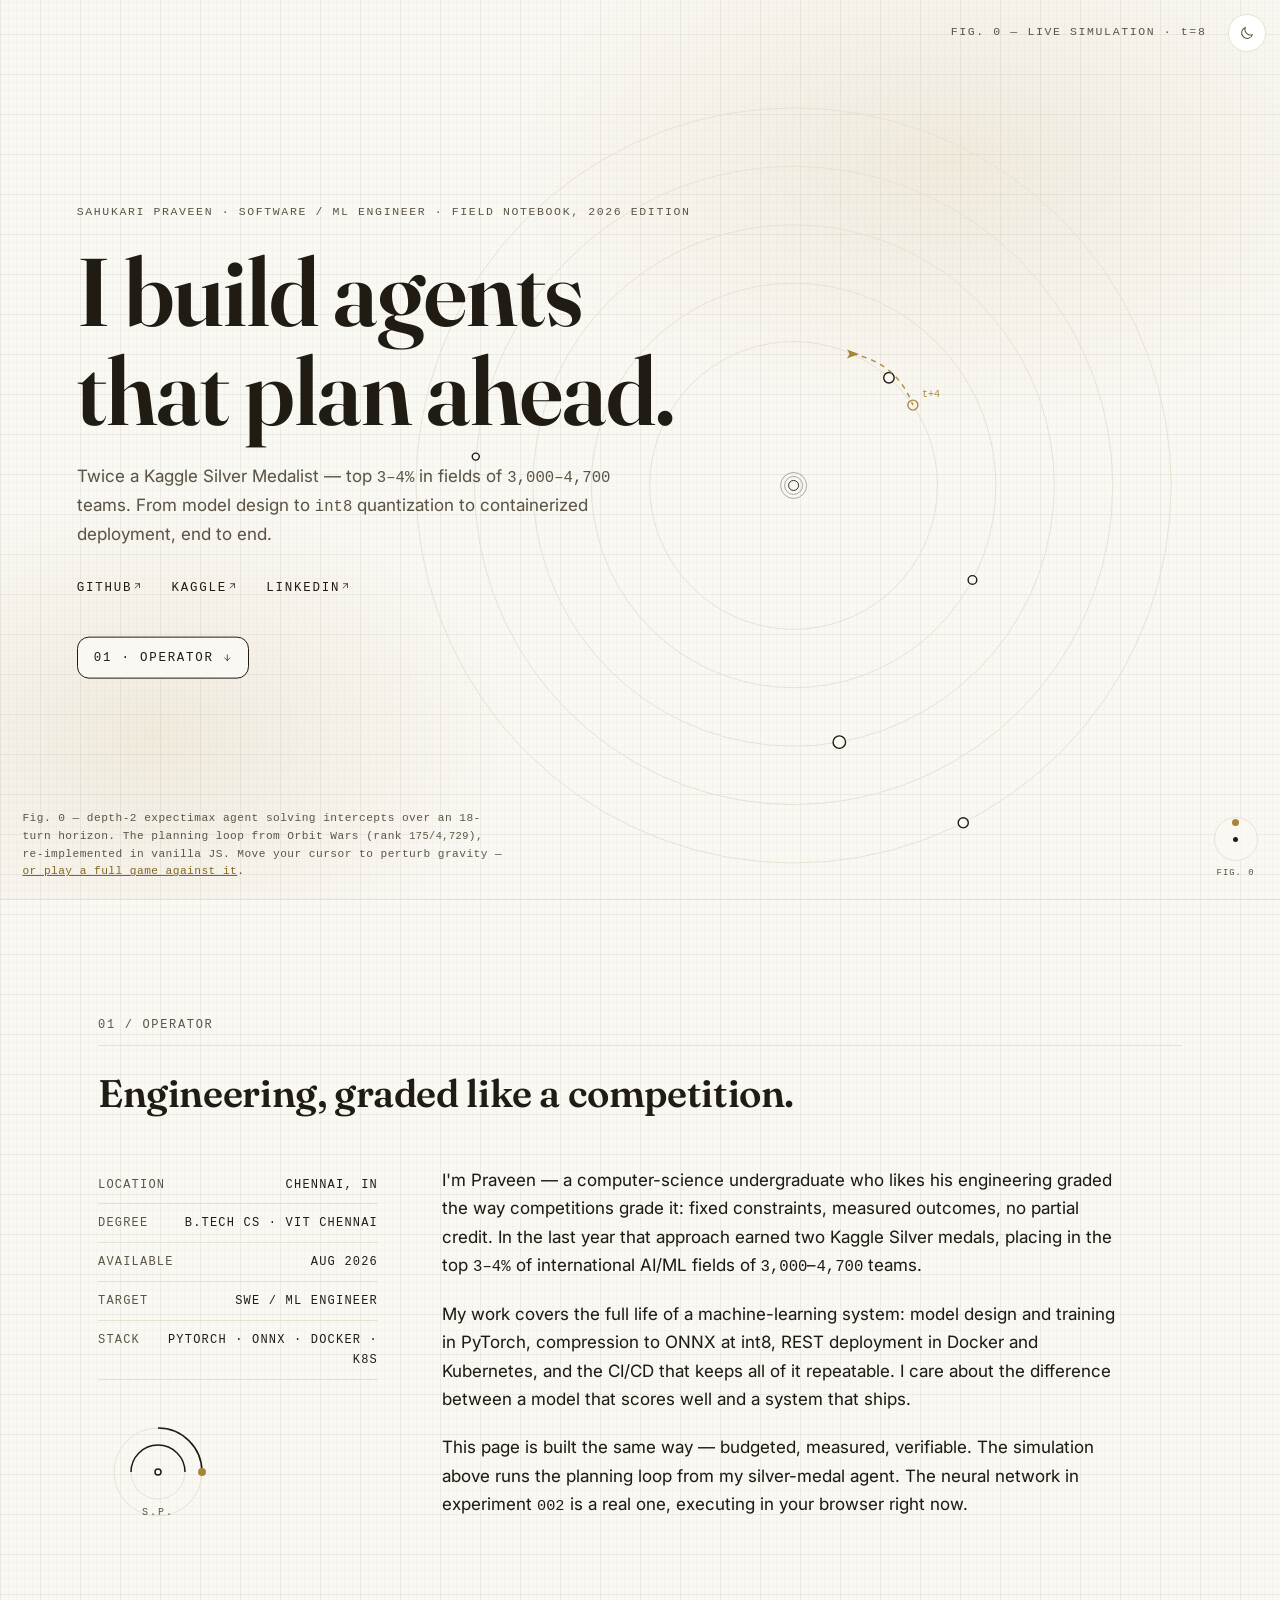
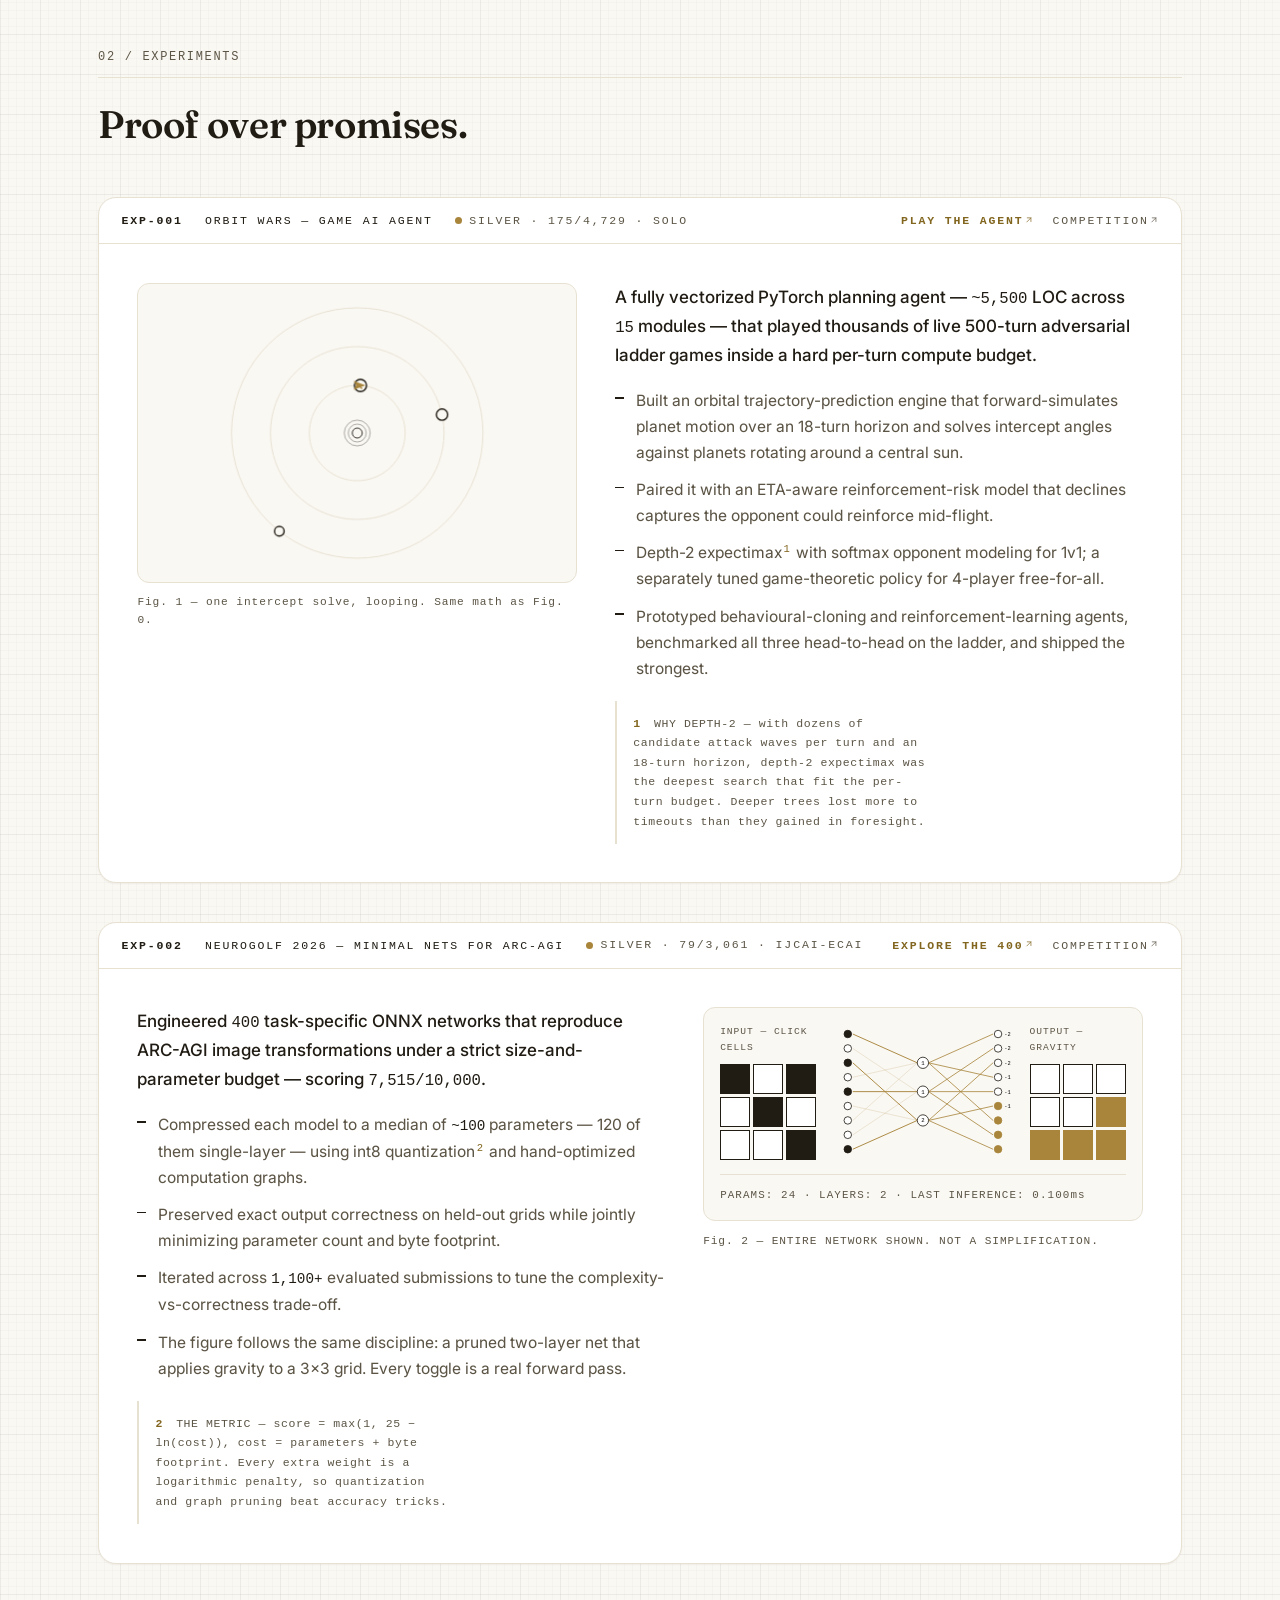
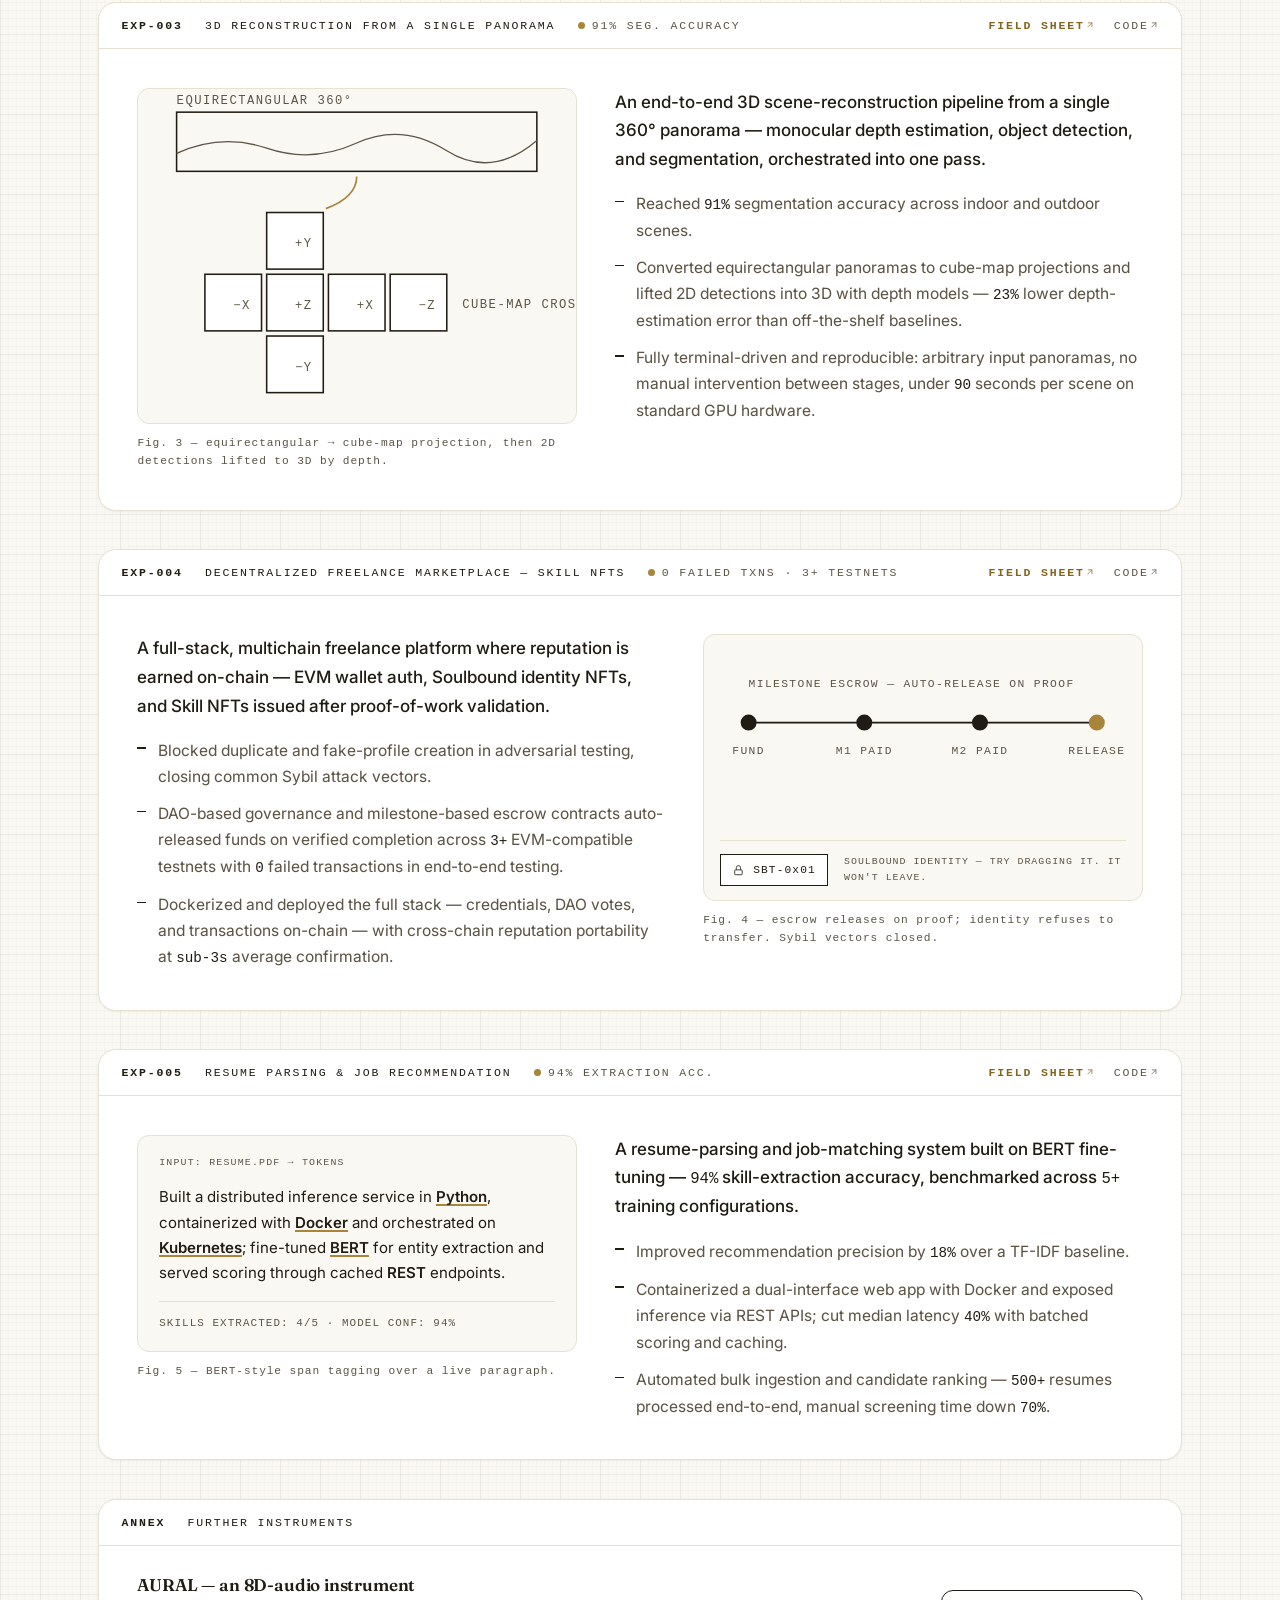
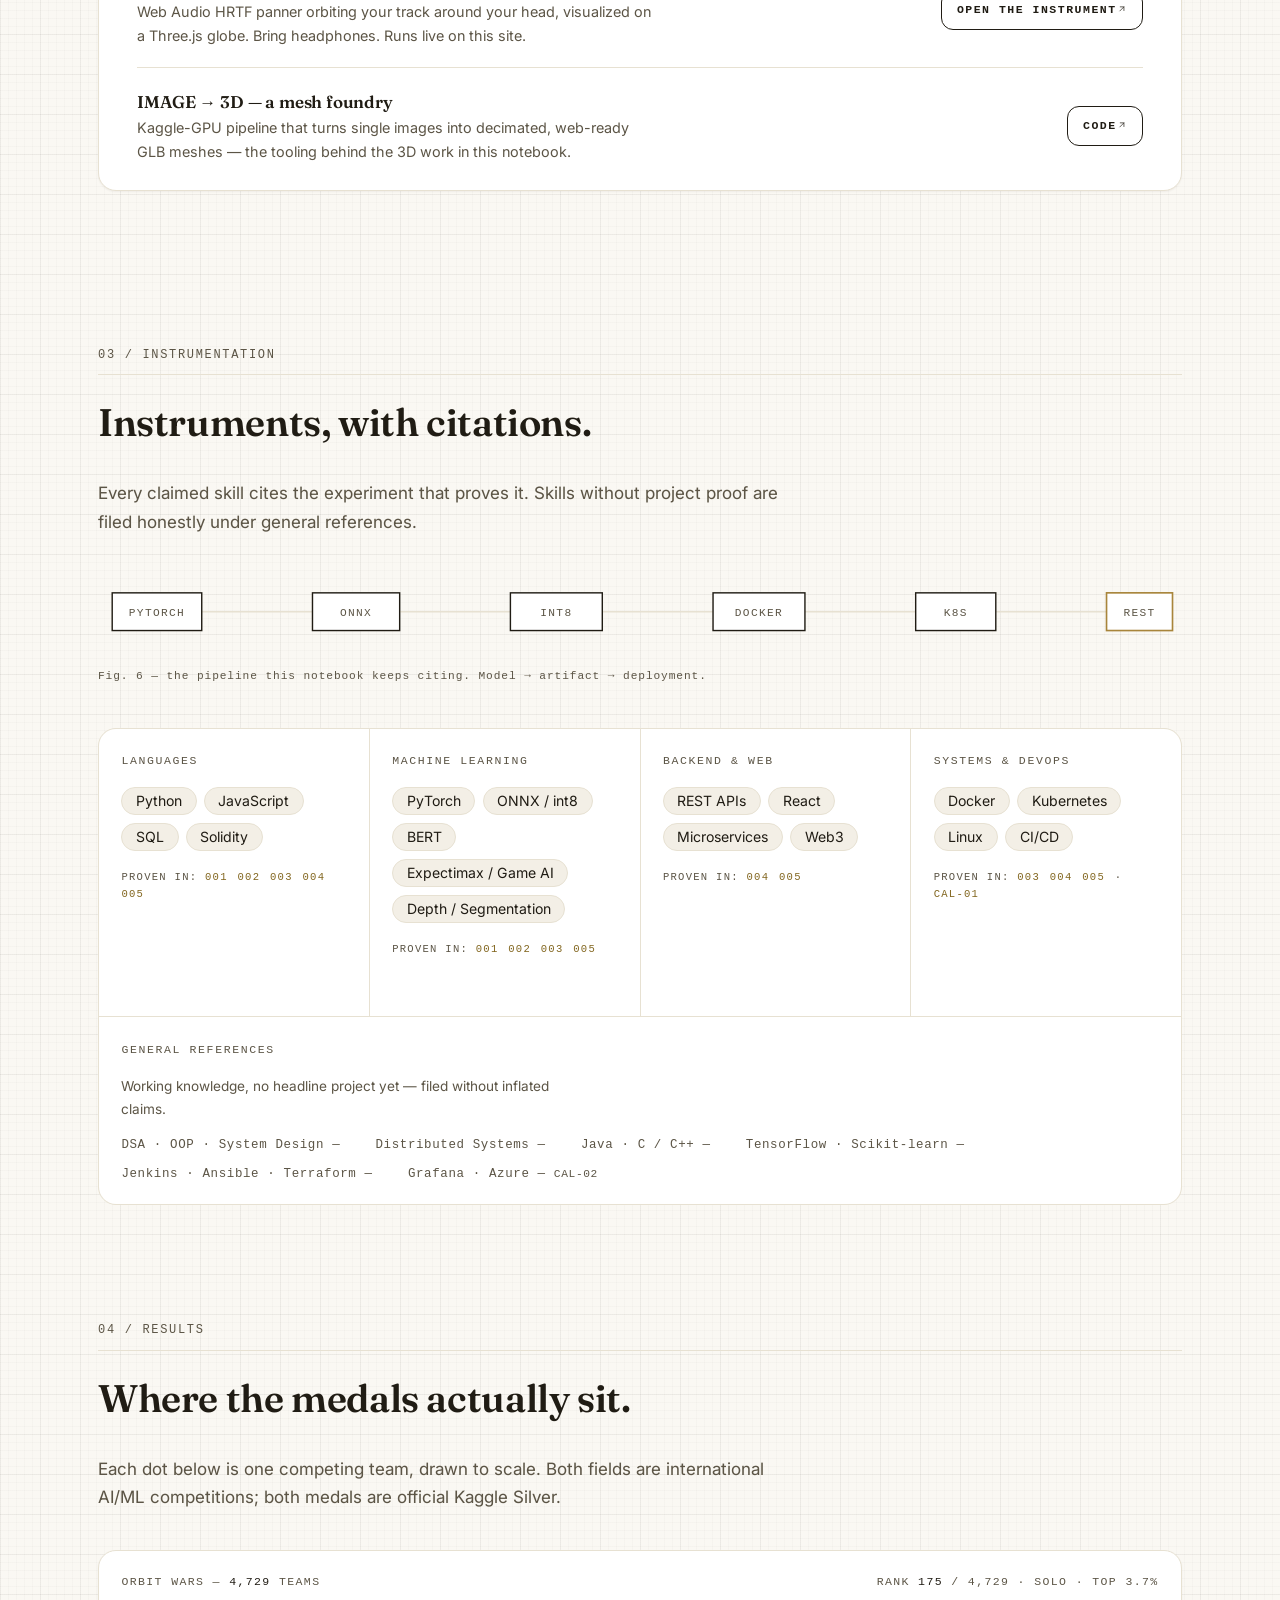
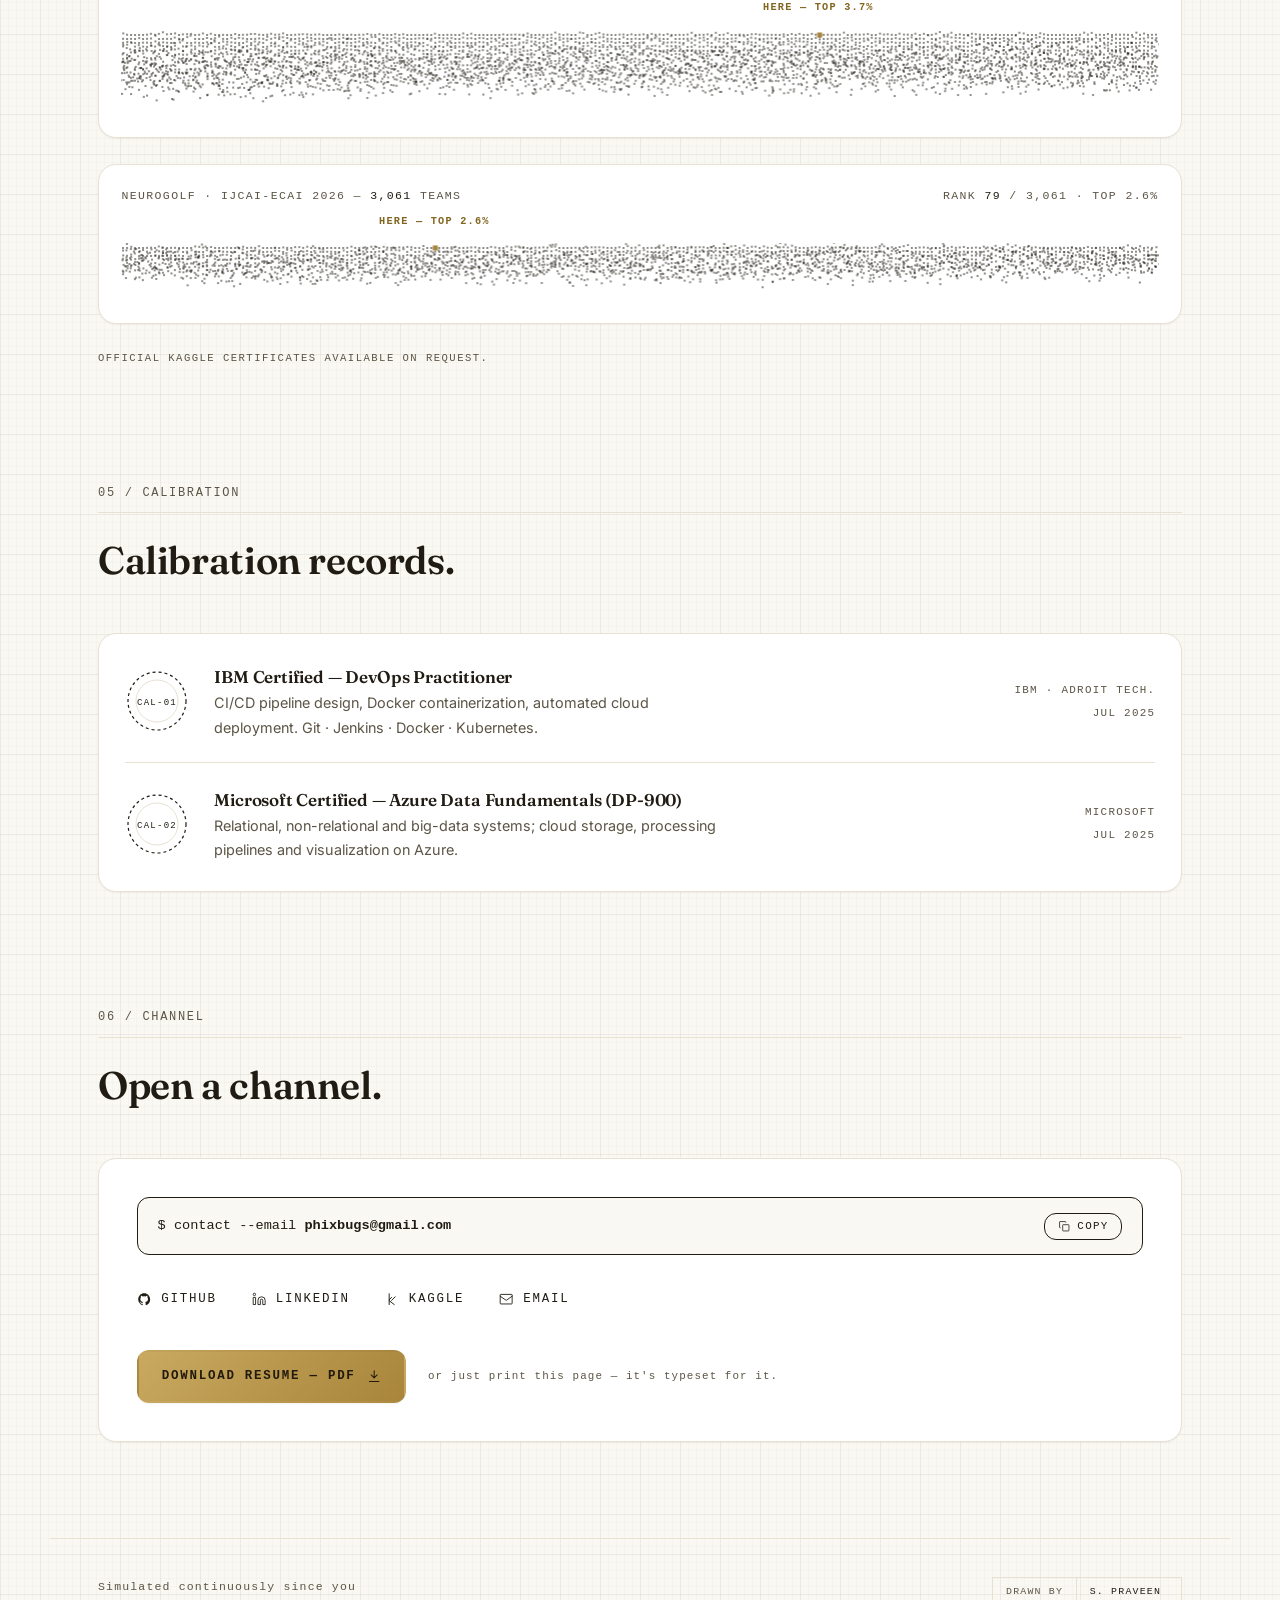
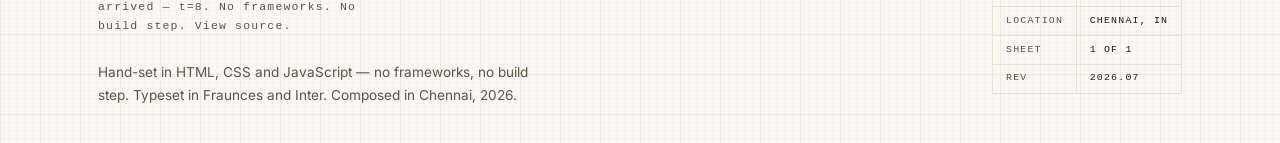
==== commit 6aa74e6a: "Re-skin the whole site to the LAUREL design language (ink & gold) Fraunces display + Inter body, cre" ====
--- a/index.html
+++ b/index.html
@@ -12,6 +12,9 @@
 <meta name="theme-color" media="(prefers-color-scheme: dark)" content="#15171C">
 <script>document.documentElement.classList.add('js');</script>
 <script src="theme.js"></script>
+<link rel="preconnect" href="https://fonts.googleapis.com">
+<link rel="preconnect" href="https://fonts.gstatic.com" crossorigin>
+<link href="https://fonts.googleapis.com/css2?family=Fraunces:opsz,wght@9..144,400..700&family=Inter:wght@400..700&display=swap" rel="stylesheet">
 <link rel="stylesheet" href="styles.css">
 </head>
 <body>
@@ -513,7 +516,7 @@
     <tr><td>SHEET</td><td>1 OF 1</td></tr>
     <tr><td>REV</td><td>2026.07</td></tr>
   </table>
-  <p class="colophon">Hand-set in HTML, CSS and JavaScript. No frameworks, no build step, no external requests. Composed in Chennai, 2026.</p>
+  <p class="colophon">Hand-set in HTML, CSS and JavaScript — no frameworks, no build step. Typeset in Fraunces and Inter. Composed in Chennai, 2026.</p>
 </footer>
 
 <!-- scroll-as-orbit widget -->
--- a/styles.css
+++ b/styles.css
@@ -7,19 +7,26 @@
 
 :root {
   color-scheme: light;
-  --paper:    #F7F4EE;
-  --plate:    #FFFFFF;
-  --ink:      #16181D;
-  --ink-muted:#4A5160;
-  --accent:   #E0531F;
-  --accent-ink: #B8420F; /* accent for small text — meets 4.5:1 on paper and plate */
-  --data2:    #1F6F6B;
-  --hairline: #D8D2C4;
-  --grid-major: rgba(22, 24, 29, 0.045);
-  --grid-minor: rgba(22, 24, 29, 0.02);
-  --shadow: rgba(22, 24, 29, 0.06);
+  --paper:    #faf8f3;
+  --plate:    #ffffff;
+  --sunken:   #f3efe6;
+  --ink:      #201c14;
+  --ink-muted:#5c5546;
+  --accent:   #a8853b;
+  --accent-ink: #82661f; /* gold for small text — meets 4.5:1 on paper and plate */
+  --accent-bright: #c9a960;
+  --accent-soft: rgba(168, 133, 59, 0.12);
+  --accent-border: rgba(168, 133, 59, 0.38);
+  --data2:    #3e7a4e;
+  --hairline: #e7e1d2;
+  --grid-major: rgba(32, 28, 20, 0.045);
+  --grid-minor: rgba(32, 28, 20, 0.02);
+  --shadow: rgba(32, 28, 20, 0.05);
+  --shadow-md: 0 2px 6px rgba(32, 28, 20, 0.05), 0 14px 34px rgba(32, 28, 20, 0.07);
+  --radius-sm: 8px; --radius-md: 12px; --radius-lg: 18px; --radius-pill: 999px;
   --ease: cubic-bezier(0.22, 1, 0.36, 1);
-  --sans: system-ui, -apple-system, "Segoe UI", Roboto, "Helvetica Neue", sans-serif;
+  --serif: "Fraunces", Georgia, "Times New Roman", serif;
+  --sans: "Inter", -apple-system, "Segoe UI", system-ui, sans-serif;
   --mono: ui-monospace, "Cascadia Code", "SF Mono", Consolas, Menlo, monospace;
 }
 
@@ -30,32 +37,42 @@
 @media (prefers-color-scheme: dark) {
   :root:not([data-theme="light"]) {
     color-scheme: dark;
-    --paper:    #15171C;
-    --plate:    #1D2027;
-    --ink:      #E9E5DB;
-    --ink-muted:#A2A7B3;
-    --accent:   #F0662F;
-    --accent-ink: #F0662F;
-    --data2:    #47A8A1;
-    --hairline: #2F333C;
-    --grid-major: rgba(233, 229, 219, 0.05);
-    --grid-minor: rgba(233, 229, 219, 0.02);
-    --shadow: rgba(0, 0, 0, 0.45);
+    --paper:    #12100c;
+    --plate:    #1a1712;
+    --sunken:   #0d0b08;
+    --ink:      #ede8dc;
+    --ink-muted:#aaa291;
+    --accent:   #c9a960;
+    --accent-ink: #c9a960;
+    --accent-bright: #e2c884;
+    --accent-soft: rgba(201, 169, 96, 0.12);
+    --accent-border: rgba(201, 169, 96, 0.38);
+    --data2:    #7fbc8f;
+    --hairline: #2b271f;
+    --grid-major: rgba(237, 232, 220, 0.035);
+    --grid-minor: rgba(237, 232, 220, 0.015);
+    --shadow: rgba(0, 0, 0, 0.3);
+    --shadow-md: 0 2px 6px rgba(0, 0, 0, 0.32), 0 14px 34px rgba(0, 0, 0, 0.36);
   }
 }
 :root[data-theme="dark"] {
   color-scheme: dark;
-  --paper:    #15171C;
-  --plate:    #1D2027;
-  --ink:      #E9E5DB;
-  --ink-muted:#A2A7B3;
-  --accent:   #F0662F;
-  --accent-ink: #F0662F;
-  --data2:    #47A8A1;
-  --hairline: #2F333C;
-  --grid-major: rgba(233, 229, 219, 0.05);
-  --grid-minor: rgba(233, 229, 219, 0.02);
-  --shadow: rgba(0, 0, 0, 0.45);
+  --paper:    #12100c;
+  --plate:    #1a1712;
+  --sunken:   #0d0b08;
+  --ink:      #ede8dc;
+  --ink-muted:#aaa291;
+  --accent:   #c9a960;
+  --accent-ink: #c9a960;
+  --accent-bright: #e2c884;
+  --accent-soft: rgba(201, 169, 96, 0.12);
+  --accent-border: rgba(201, 169, 96, 0.38);
+  --data2:    #7fbc8f;
+  --hairline: #2b271f;
+  --grid-major: rgba(237, 232, 220, 0.035);
+  --grid-minor: rgba(237, 232, 220, 0.015);
+  --shadow: rgba(0, 0, 0, 0.3);
+  --shadow-md: 0 2px 6px rgba(0, 0, 0, 0.32), 0 14px 34px rgba(0, 0, 0, 0.36);
 }
 
 * { margin: 0; padding: 0; box-sizing: border-box; }
@@ -80,11 +97,12 @@
   overflow-x: hidden;
 }
 
-::selection { background: var(--accent); color: var(--paper); }
+::selection { background: var(--accent-soft); color: var(--ink); }
 
 :focus-visible {
   outline: 2px solid var(--accent);
-  outline-offset: 2px;
+  outline-offset: 3px;
+  border-radius: 4px;
 }
 
 .mono {
@@ -709,7 +727,7 @@
 }
 .theme-toggle:hover { color: var(--ink); border-color: var(--ink); }
 .theme-toggle svg { width: 16px; height: 16px; display: block; }
-.tt-sun { display: none; }
+.theme-toggle .tt-sun { display: none; }
 @media (prefers-color-scheme: dark) {
   :root:not([data-theme="light"]) .tt-sun { display: block; }
   :root:not([data-theme="light"]) .tt-moon { display: none; }
@@ -890,10 +908,10 @@
    ========================================================================== */
 @media print {
   :root, :root[data-theme="dark"] {           /* print is always the day edition */
-    --paper: #fff; --plate: #fff;
-    --ink: #16181D; --ink-muted: #4A5160;
-    --accent: #E0531F; --accent-ink: #B8420F;
-    --data2: #1F6F6B; --hairline: #D8D2C4;
+    --paper: #fff; --plate: #fff; --sunken: #fff;
+    --ink: #201c14; --ink-muted: #5c5546;
+    --accent: #a8853b; --accent-ink: #82661f;
+    --data2: #3e7a4e; --hairline: #e7e1d2;
     --grid-major: transparent; --grid-minor: transparent;
     --shadow: transparent;
   }
@@ -928,3 +946,68 @@
   .foot { break-inside: avoid; }
   a { text-decoration: none; }
 }
+
+
+/* ==========================================================================
+   LAUREL SKIN — ink & gold. Serif display, soft radii, layered shadows.
+   Applied over the notebook structure; the instruments underneath are intact.
+   ========================================================================== */
+.hero { background-image:
+    radial-gradient(52% 44% at 74% 18%, var(--accent-soft), transparent 68%),
+    radial-gradient(38% 36% at 12% 82%, var(--accent-soft), transparent 76%); }
+.hero-name, .sec-title, .ledger-title, .annex-title {
+  font-family: var(--serif); letter-spacing: -0.01em; }
+.hero-name { font-weight: 620; line-height: 1.03; }
+.sec-title { font-weight: 600; line-height: 1.12; }
+.hero-sub, .operator-prose p, .exp-points li, .sec-note { font-weight: 420; }
+
+.plate { border-radius: var(--radius-lg); overflow: hidden; }
+.exp:hover, .rank-plate:hover { box-shadow: var(--shadow-md); }
+.statrow, .contracts, .tinygrid, .stations, .opsgrid { border-radius: var(--radius-lg); overflow: hidden; }
+.mlp-demo, .escrow-fig, .parser-fig, .cubemap, #exp1-canvas, .term, #field
+  { border-radius: var(--radius-md); }
+.margin-note { border-radius: 0 var(--radius-sm) var(--radius-sm) 0; }
+
+.exp-bar { letter-spacing: 0.16em; }
+.exp-links .go { color: var(--accent-ink); }
+.legend-link { color: var(--accent-ink); }
+.accent-dot { border-radius: var(--radius-pill); }
+
+/* buttons — LAUREL grammar: primary ink pill-ish, CTA gold gradient */
+.hero-jump, .copy-btn, .annex-link, .ng-back, .sh-back {
+  border-radius: var(--radius-md); }
+.resume-btn { border-radius: var(--radius-md); border-color: transparent;
+  background: linear-gradient(135deg, var(--accent-bright), var(--accent));
+  box-shadow: 0 1px 2px var(--shadow); }
+.resume-btn .resume-txt { color: #221b0c; }
+.resume-fill { background: var(--ink); }
+.resume-btn:hover .resume-txt, .resume-btn:focus-visible .resume-txt { color: var(--paper); }
+.orbit-ring { border-radius: 50%; }
+.theme-toggle { border-radius: var(--radius-pill); }
+@media (prefers-reduced-motion: no-preference) {
+  .theme-toggle { transition: border-color 0.16s var(--ease), color 0.16s var(--ease), transform 0.16s var(--ease); }
+  .theme-toggle:hover { border-color: var(--accent-border); color: var(--accent); transform: translateY(-1px); }
+}
+
+/* skills as LAUREL chips */
+.skill { border: 1px solid var(--hairline); border-bottom-style: solid;
+  border-radius: var(--radius-pill); padding: 0.3rem 0.85rem;
+  background: var(--sunken); font-size: 0.88rem; }
+.skill:hover, .skill:focus-visible { border-color: var(--accent-border); color: var(--ink); }
+.skill-list { display: flex; flex-wrap: wrap; gap: 0.45rem; }
+.skill-list li + li { margin-top: 0; }
+.station-cite a { color: var(--accent-ink); }
+
+.marg-row, .ledger-row, .titleblock td { border-color: var(--hairline); }
+.seal { border-radius: 50%; }
+.hscore, .tip { border-radius: var(--radius-sm); }
+#toast { border-radius: var(--radius-pill); }
+
+/* theme switch: smooth color crossfade, LAUREL-style */
+@media (prefers-reduced-motion: no-preference) {
+  :root.theme-transition, :root.theme-transition *,
+  :root.theme-transition *::before, :root.theme-transition *::after {
+    transition: background-color 320ms ease, border-color 320ms ease,
+      color 320ms ease, fill 320ms ease, stroke 320ms ease, box-shadow 320ms ease !important;
+  }
+}
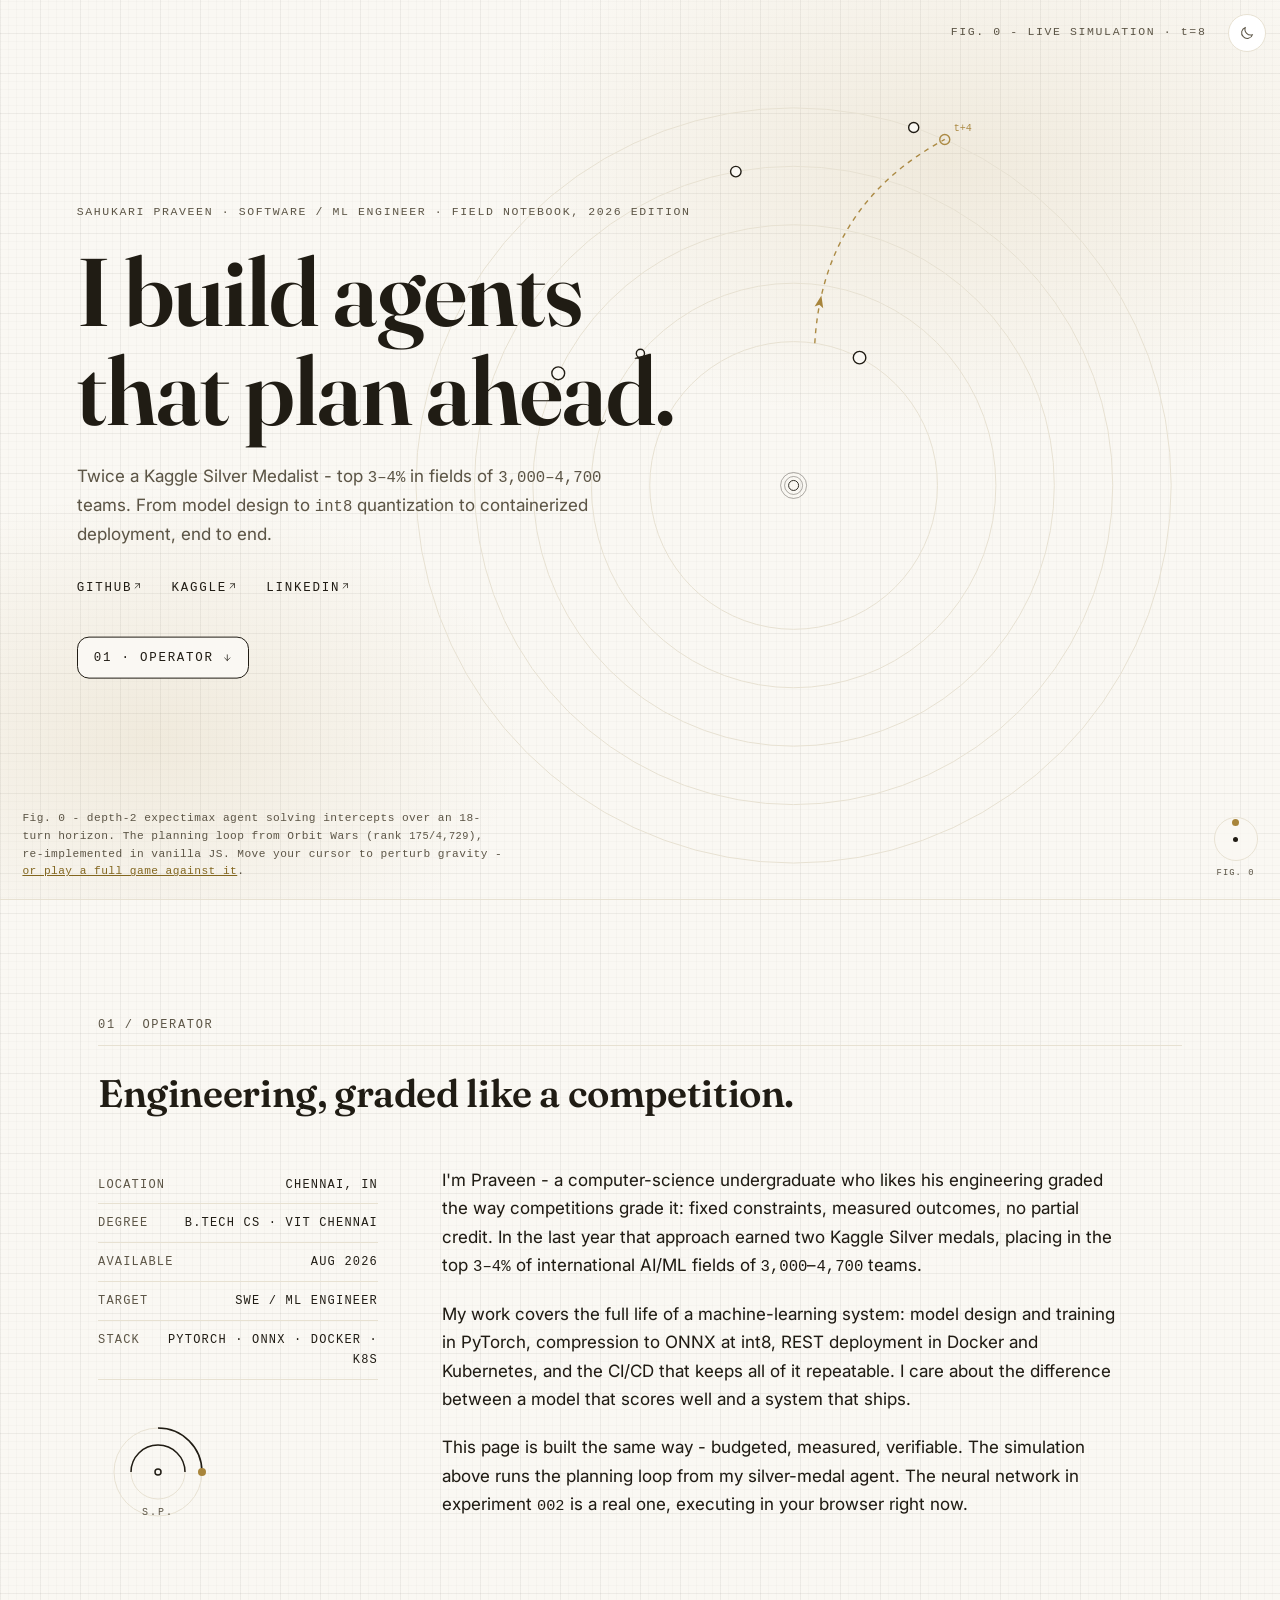
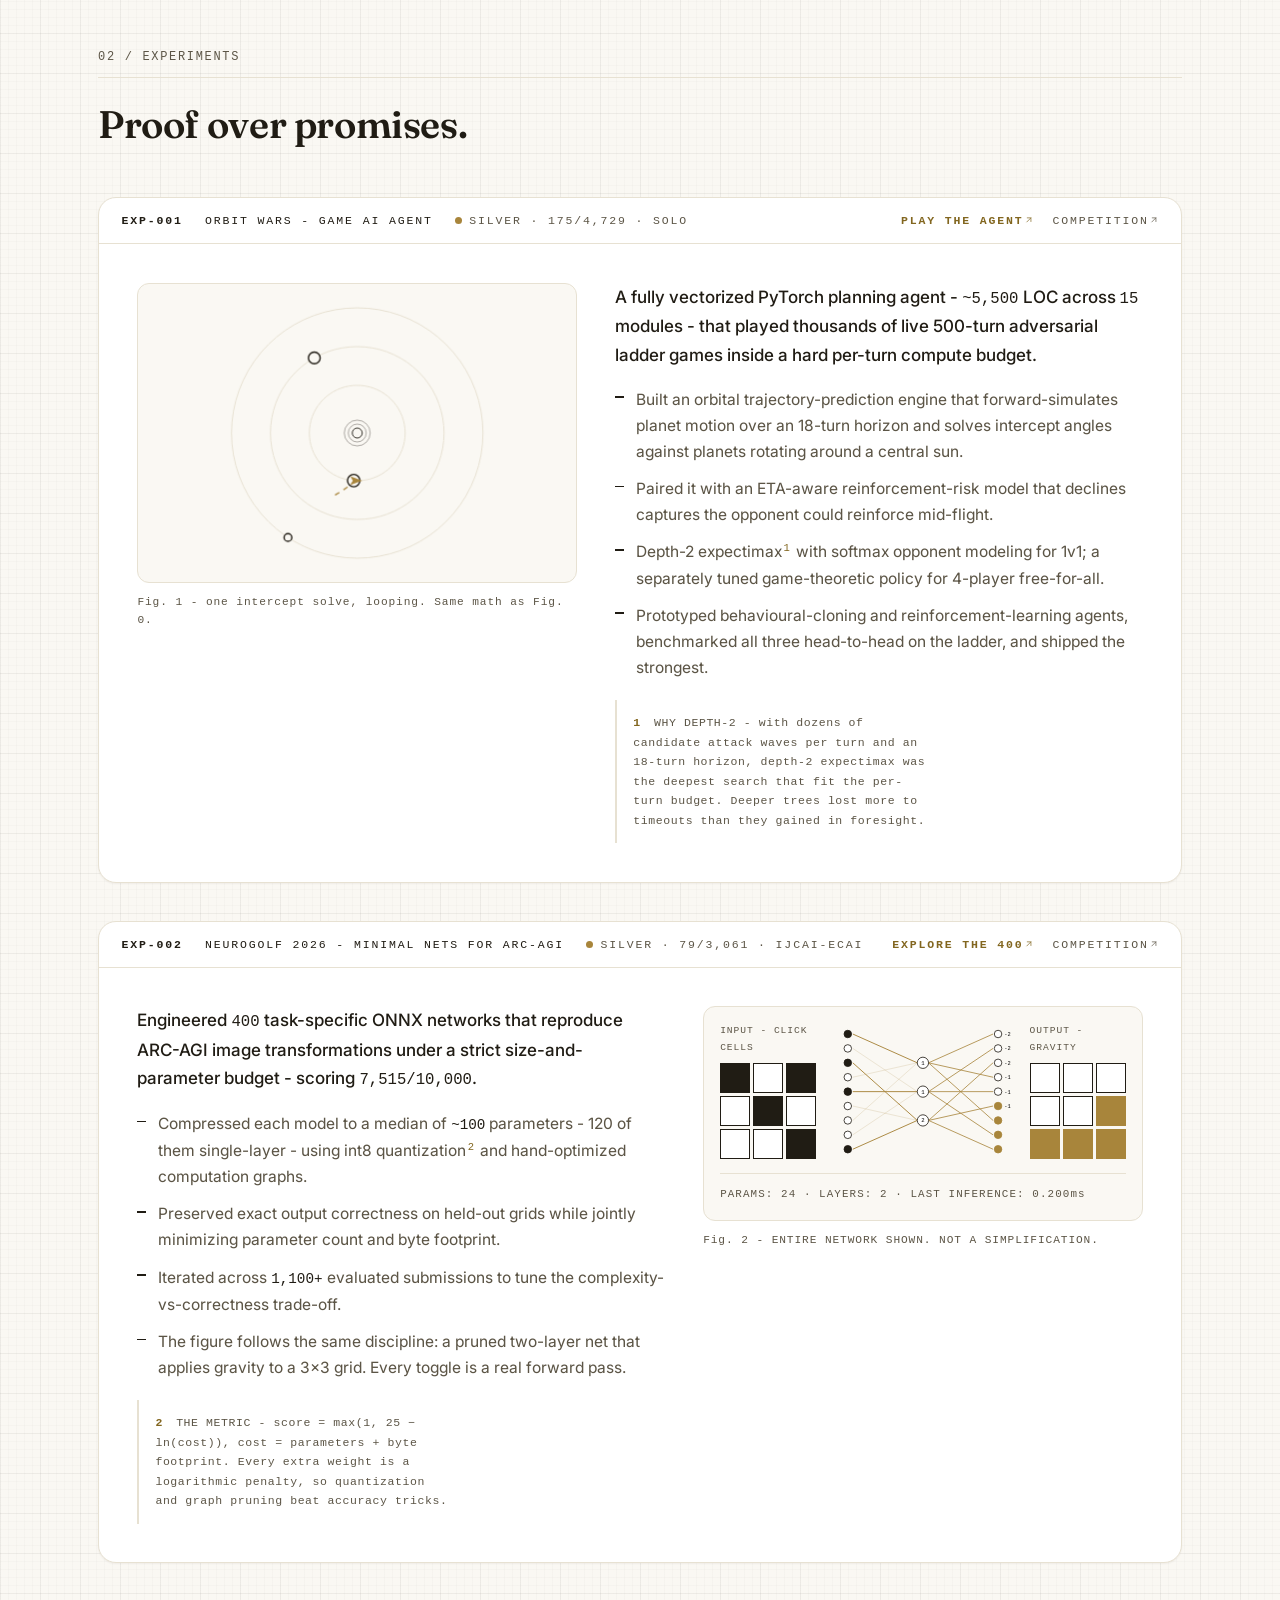
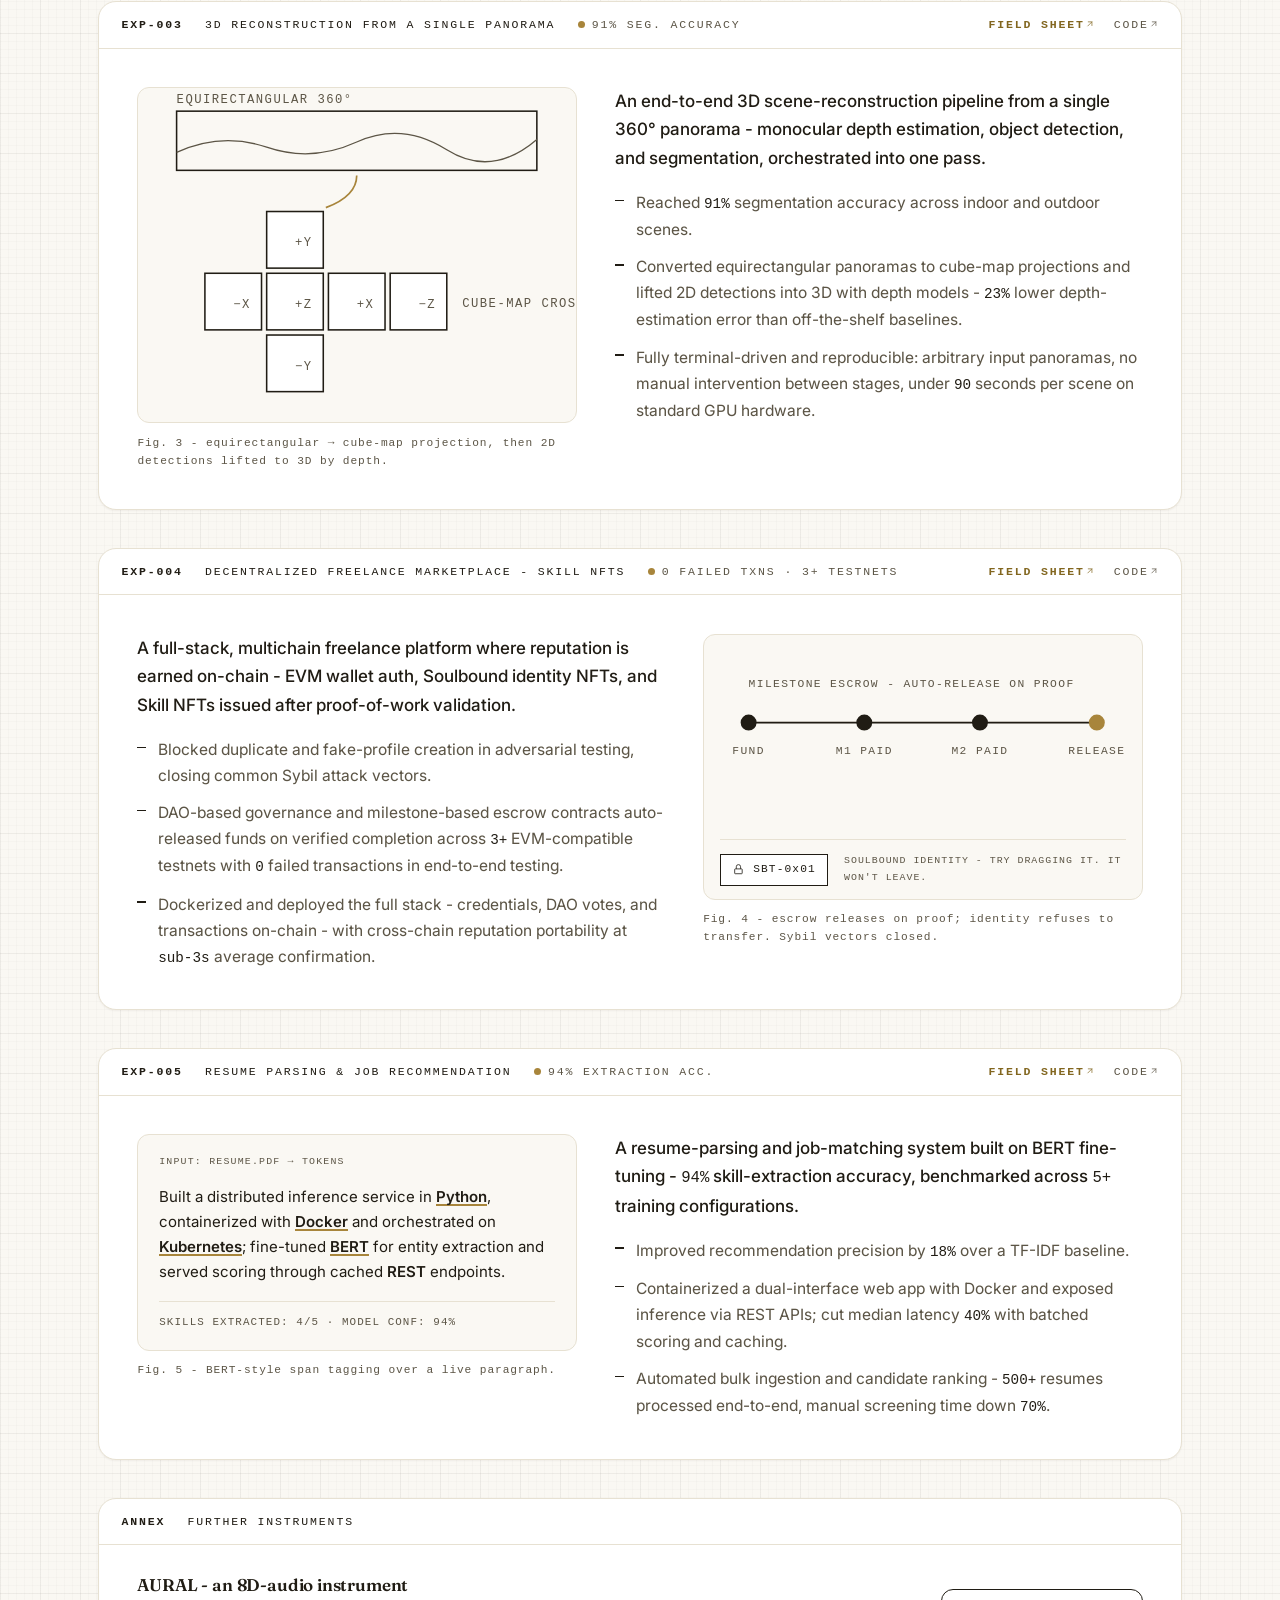
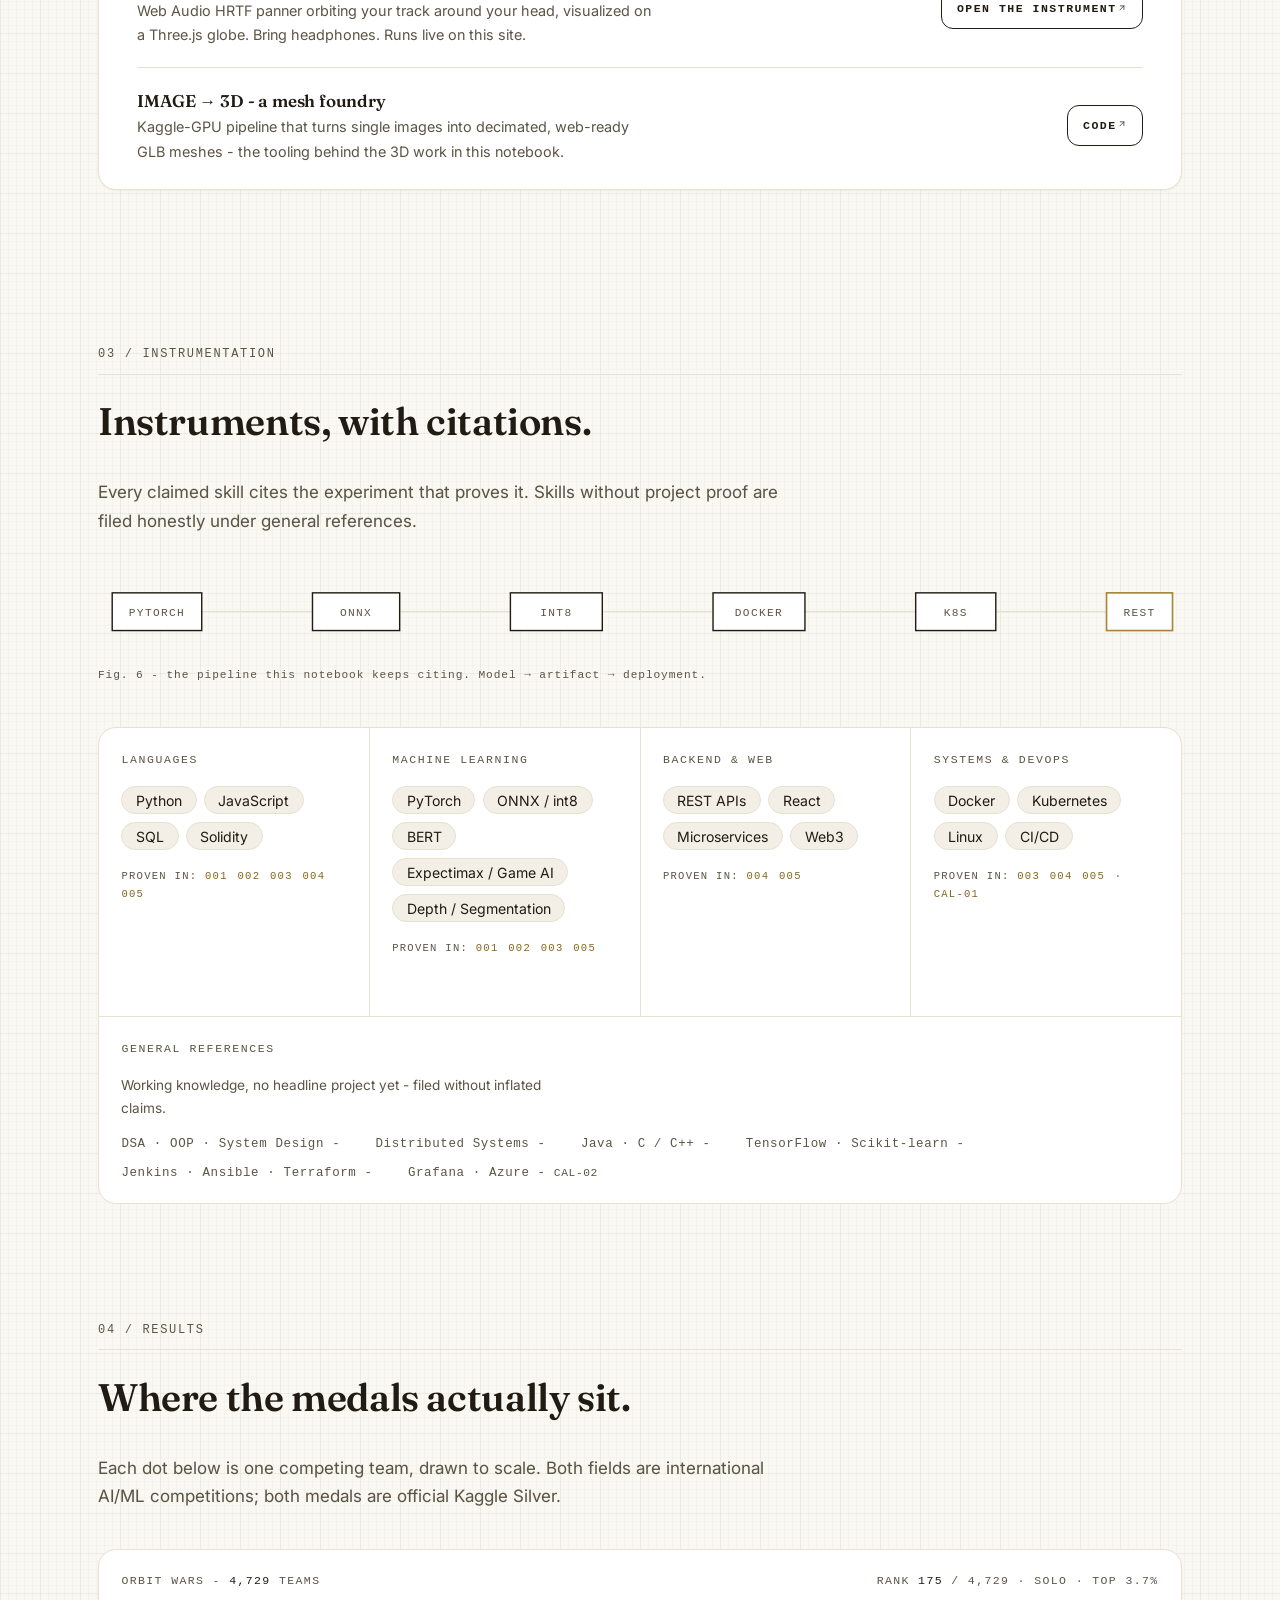
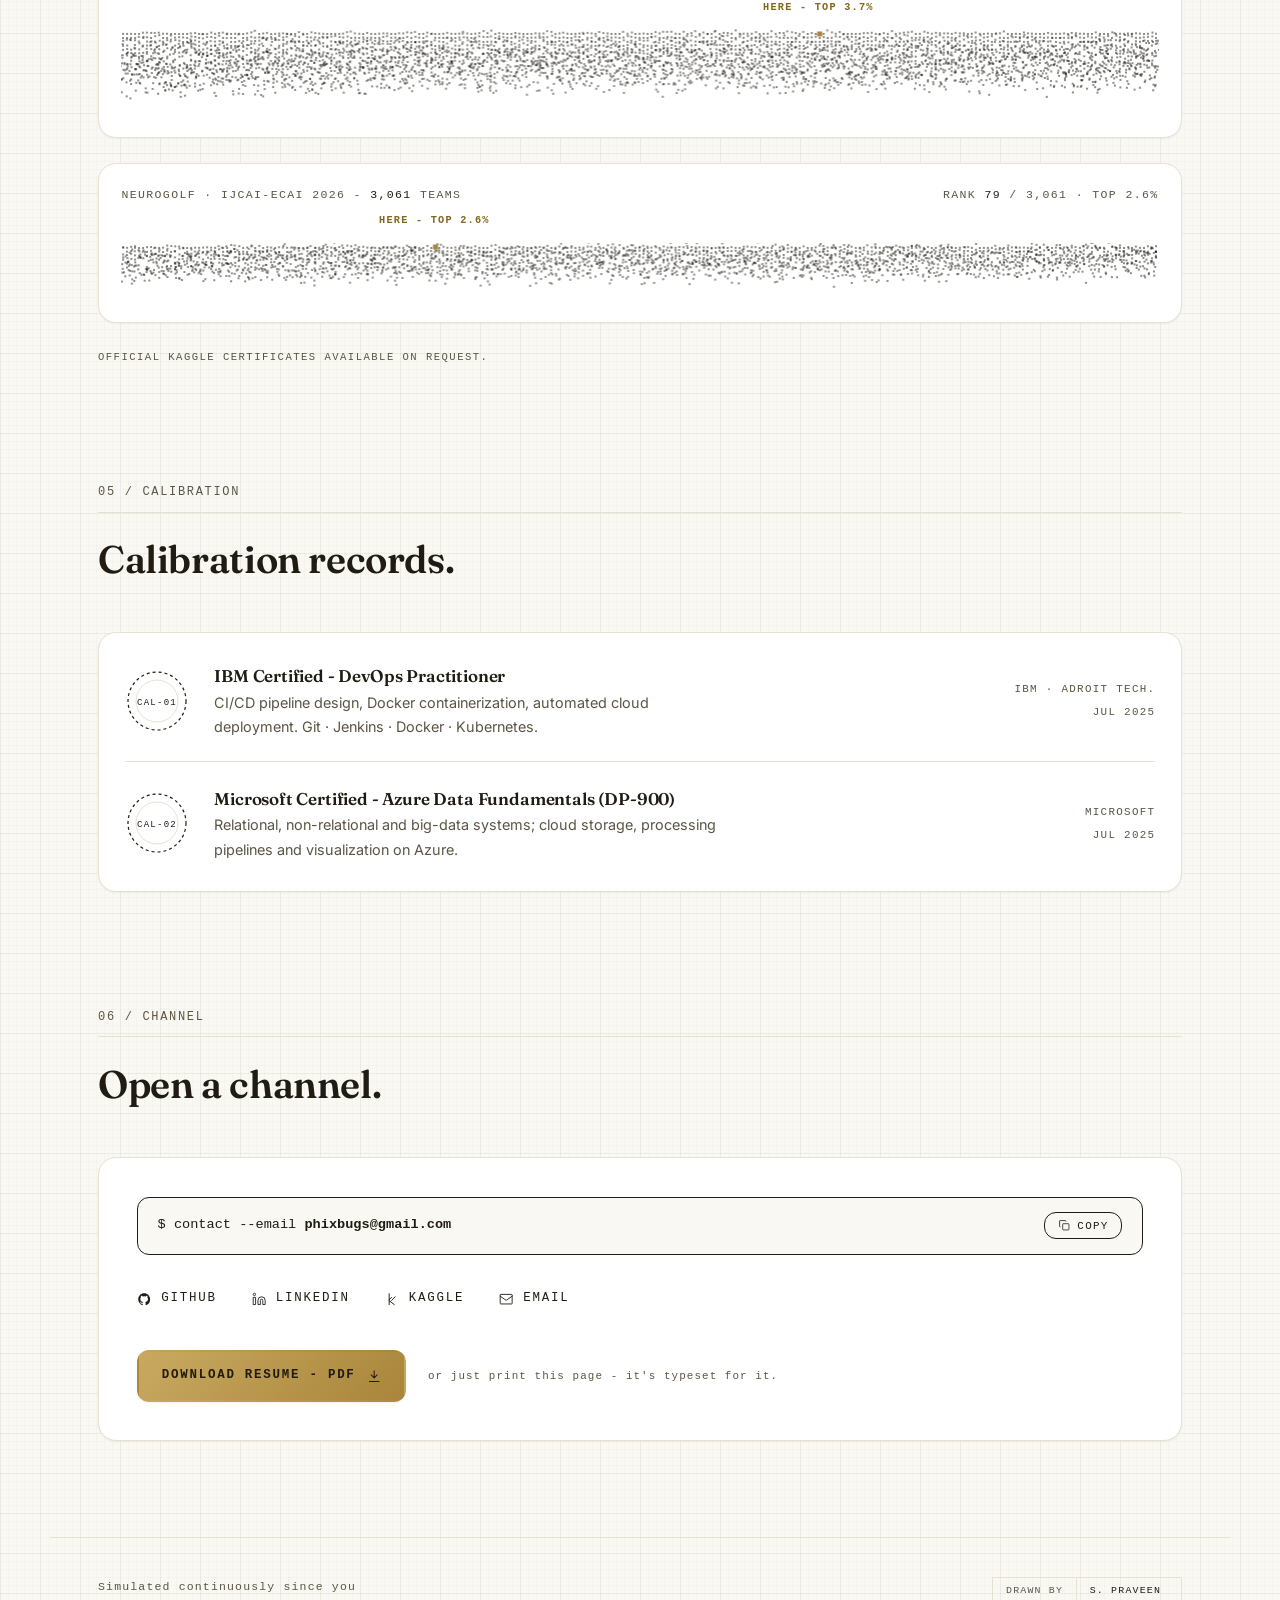
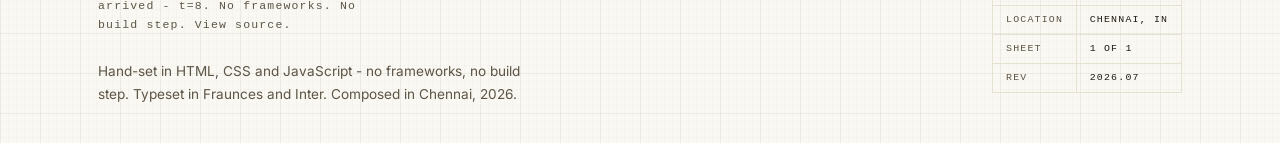
==== commit 84b266e8: "Replace em-dashes with plain hyphens across all copy Co-Authored-By: Claude Fable 5 <noreply@anthrop" ====
--- a/index.html
+++ b/index.html
@@ -3,10 +3,10 @@
 <head>
 <meta charset="UTF-8">
 <meta name="viewport" content="width=device-width, initial-scale=1.0">
-<title>Sahukari Praveen — Software &amp; ML Engineer</title>
-<meta name="description" content="Sahukari Praveen — Software and Machine Learning Engineer. 2x Kaggle Silver Medalist. B.Tech CS, VIT Chennai, Aug 2026. Builds agents that plan ahead.">
-<meta property="og:title" content="Sahukari Praveen — Software &amp; ML Engineer">
-<meta property="og:description" content="A field notebook that simulates. 2x Kaggle Silver Medalist — the portfolio doesn't describe the work, it executes it.">
+<title>Sahukari Praveen - Software &amp; ML Engineer</title>
+<meta name="description" content="Sahukari Praveen - Software and Machine Learning Engineer. 2x Kaggle Silver Medalist. B.Tech CS, VIT Chennai, Aug 2026. Builds agents that plan ahead.">
+<meta property="og:title" content="Sahukari Praveen - Software &amp; ML Engineer">
+<meta property="og:description" content="A field notebook that simulates. 2x Kaggle Silver Medalist - the portfolio doesn't describe the work, it executes it.">
 <link rel="icon" href="data:image/svg+xml,%3Csvg xmlns='http://www.w3.org/2000/svg' viewBox='0 0 32 32'%3E%3Crect width='32' height='32' fill='%23F7F4EE'/%3E%3Ccircle cx='16' cy='16' r='10' fill='none' stroke='%2316181D' stroke-width='1'/%3E%3Ccircle cx='25' cy='11' r='3.5' fill='%23E0531F'/%3E%3C/svg%3E">
 <meta name="theme-color" media="(prefers-color-scheme: light)" content="#F7F4EE">
 <meta name="theme-color" media="(prefers-color-scheme: dark)" content="#15171C">
@@ -26,11 +26,11 @@
   <svg class="tt-sun" viewBox="0 0 24 24" fill="none" stroke="currentColor" stroke-width="1.6" stroke-linecap="round" aria-hidden="true"><circle cx="12" cy="12" r="4.2"/><path d="M12 2.5v2.4M12 19.1v2.4M2.5 12h2.4M19.1 12h2.4M4.9 4.9l1.7 1.7M17.4 17.4l1.7 1.7M19.1 4.9l-1.7 1.7M6.6 17.4l-1.7 1.7"/></svg>
 </button>
 
-<!-- ============ FIG. 0 — HERO ============ -->
+<!-- ============ FIG. 0 - HERO ============ -->
 <section class="hero" id="fig0" aria-label="Introduction">
   <canvas id="hero-canvas" aria-label="Live simulation of an orbital-intercept planning agent: a spacecraft draws its dashed flight plan before flying it, re-planning when you disturb the system with your cursor." role="img"></canvas>
 
-  <div class="hero-figtag mono" aria-hidden="true">FIG. 0 — LIVE SIMULATION · t=<span data-tick>0</span></div>
+  <div class="hero-figtag mono" aria-hidden="true">FIG. 0 - LIVE SIMULATION · t=<span data-tick>0</span></div>
 
   <div class="hero-overlay">
     <p class="hero-kicker mono">SAHUKARI PRAVEEN · SOFTWARE / ML ENGINEER · FIELD NOTEBOOK, 2026 EDITION</p>
@@ -38,7 +38,7 @@
       <span class="mask"><span class="mask-inner">I build agents</span></span>
       <span class="mask"><span class="mask-inner">that plan ahead.</span></span>
     </h1>
-    <p class="hero-sub">Twice a Kaggle Silver Medalist — top <span class="mono num">3–4%</span> in fields of <span class="mono num">3,000–4,700</span> teams. From model design to <span class="mono num">int8</span> quantization to containerized deployment, end to end.</p>
+    <p class="hero-sub">Twice a Kaggle Silver Medalist - top <span class="mono num">3–4%</span> in fields of <span class="mono num">3,000–4,700</span> teams. From model design to <span class="mono num">int8</span> quantization to containerized deployment, end to end.</p>
     <nav class="hero-links mono" aria-label="Primary links">
       <a href="https://github.com/soy-praveen" target="_blank" rel="noopener">GITHUB<svg class="ic ic-s" viewBox="0 0 24 24" aria-hidden="true"><path d="M7 17L17 7M8 7h9v9" fill="none" stroke="currentColor" stroke-width="1.7" stroke-linecap="round" stroke-linejoin="round"/></svg></a>
       <a href="https://www.kaggle.com/praveensahukari" target="_blank" rel="noopener">KAGGLE<svg class="ic ic-s" viewBox="0 0 24 24" aria-hidden="true"><path d="M7 17L17 7M8 7h9v9" fill="none" stroke="currentColor" stroke-width="1.7" stroke-linecap="round" stroke-linejoin="round"/></svg></a>
@@ -47,7 +47,7 @@
     <a class="hero-jump mono" href="#operator">01 · OPERATOR<svg class="ic ic-s" viewBox="0 0 24 24" aria-hidden="true"><path d="M12 5v13m-6-6l6 6 6-6" fill="none" stroke="currentColor" stroke-width="1.7" stroke-linecap="round" stroke-linejoin="round"/></svg></a>
   </div>
 
-  <p class="hero-legend mono">Fig. 0 — depth-2 expectimax agent solving intercepts over an 18-turn horizon. The planning loop from Orbit Wars (rank <span class="num">175/4,729</span>), re-implemented in vanilla JS. Move your cursor to perturb gravity — <a class="legend-link" href="orbit-wars/">or play a full game against it</a>.</p>
+  <p class="hero-legend mono">Fig. 0 - depth-2 expectimax agent solving intercepts over an 18-turn horizon. The planning loop from Orbit Wars (rank <span class="num">175/4,729</span>), re-implemented in vanilla JS. Move your cursor to perturb gravity - <a class="legend-link" href="orbit-wars/">or play a full game against it</a>.</p>
 </section>
 
 <main>
@@ -78,9 +78,9 @@
     </aside>
 
     <div class="operator-prose">
-      <p>I'm Praveen — a computer-science undergraduate who likes his engineering graded the way competitions grade it: fixed constraints, measured outcomes, no partial credit. In the last year that approach earned two Kaggle Silver medals, placing in the top <span class="mono num">3–4%</span> of international AI/ML fields of <span class="mono num">3,000</span>–<span class="mono num">4,700</span> teams.</p>
+      <p>I'm Praveen - a computer-science undergraduate who likes his engineering graded the way competitions grade it: fixed constraints, measured outcomes, no partial credit. In the last year that approach earned two Kaggle Silver medals, placing in the top <span class="mono num">3–4%</span> of international AI/ML fields of <span class="mono num">3,000</span>–<span class="mono num">4,700</span> teams.</p>
       <p>My work covers the full life of a machine-learning system: model design and training in PyTorch, compression to ONNX at int8, REST deployment in Docker and Kubernetes, and the CI/CD that keeps all of it repeatable. I care about the difference between a model that scores well and a system that ships.</p>
-      <p>This page is built the same way — budgeted, measured, verifiable. The simulation above runs the planning loop from my silver-medal agent. The neural network in experiment <a class="xref mono" href="#exp-002">002</a> is a real one, executing in your browser right now.</p>
+      <p>This page is built the same way - budgeted, measured, verifiable. The simulation above runs the planning loop from my silver-medal agent. The neural network in experiment <a class="xref mono" href="#exp-002">002</a> is a real one, executing in your browser right now.</p>
     </div>
   </div>
 </section>
@@ -96,7 +96,7 @@
   <article class="plate exp" id="exp-001" data-rise>
     <header class="exp-bar mono">
       <span class="exp-id">EXP-001</span>
-      <h3 class="exp-name">ORBIT WARS — GAME AI AGENT</h3>
+      <h3 class="exp-name">ORBIT WARS - GAME AI AGENT</h3>
       <span class="exp-result"><span class="accent-dot" aria-hidden="true"></span>SILVER · 175/4,729 · SOLO</span>
       <span class="exp-links">
         <a href="orbit-wars/" class="go">PLAY THE AGENT<svg class="ic ic-s" viewBox="0 0 24 24" aria-hidden="true"><path d="M7 17L17 7M8 7h9v9" fill="none" stroke="currentColor" stroke-width="1.7" stroke-linecap="round" stroke-linejoin="round"/></svg></a>
@@ -106,17 +106,17 @@
     <div class="exp-body">
       <div class="exp-fig">
         <canvas id="exp1-canvas" aria-label="Miniature orbital simulation: the agent repeatedly plots a dashed intercept course to a moving planet, then flies it." role="img"></canvas>
-        <p class="figcap mono">Fig. 1 — one intercept solve, looping. Same math as Fig. 0.</p>
+        <p class="figcap mono">Fig. 1 - one intercept solve, looping. Same math as Fig. 0.</p>
       </div>
       <div class="exp-prose">
-        <p class="exp-lede">A fully vectorized PyTorch planning agent — <span class="mono num">~5,500</span> LOC across <span class="mono num">15</span> modules — that played thousands of live 500-turn adversarial ladder games inside a hard per-turn compute budget.</p>
+        <p class="exp-lede">A fully vectorized PyTorch planning agent - <span class="mono num">~5,500</span> LOC across <span class="mono num">15</span> modules - that played thousands of live 500-turn adversarial ladder games inside a hard per-turn compute budget.</p>
         <ul class="exp-points">
           <li>Built an orbital trajectory-prediction engine that forward-simulates planet motion over an 18-turn horizon and solves intercept angles against planets rotating around a central sun.</li>
           <li>Paired it with an ETA-aware reinforcement-risk model that declines captures the opponent could reinforce mid-flight.</li>
           <li>Depth-2 expectimax<button class="fn-ref mono" aria-expanded="false" aria-controls="fn-1">1</button> with softmax opponent modeling for 1v1; a separately tuned game-theoretic policy for 4-player free-for-all.</li>
           <li>Prototyped behavioural-cloning and reinforcement-learning agents, benchmarked all three head-to-head on the ladder, and shipped the strongest.</li>
         </ul>
-        <aside class="margin-note mono" id="fn-1" role="note"><span class="fn-no">1</span> WHY DEPTH-2 — with dozens of candidate attack waves per turn and an 18-turn horizon, depth-2 expectimax was the deepest search that fit the per-turn budget. Deeper trees lost more to timeouts than they gained in foresight.</aside>
+        <aside class="margin-note mono" id="fn-1" role="note"><span class="fn-no">1</span> WHY DEPTH-2 - with dozens of candidate attack waves per turn and an 18-turn horizon, depth-2 expectimax was the deepest search that fit the per-turn budget. Deeper trees lost more to timeouts than they gained in foresight.</aside>
       </div>
     </div>
   </article>
@@ -125,7 +125,7 @@
   <article class="plate exp exp-flip" id="exp-002" data-rise>
     <header class="exp-bar mono">
       <span class="exp-id">EXP-002</span>
-      <h3 class="exp-name">NEUROGOLF 2026 — MINIMAL NETS FOR ARC-AGI</h3>
+      <h3 class="exp-name">NEUROGOLF 2026 - MINIMAL NETS FOR ARC-AGI</h3>
       <span class="exp-result"><span class="accent-dot" aria-hidden="true"></span>SILVER · 79/3,061 · IJCAI-ECAI</span>
       <span class="exp-links">
         <a href="neurogolf/" class="go">EXPLORE THE 400<svg class="ic ic-s" viewBox="0 0 24 24" aria-hidden="true"><path d="M7 17L17 7M8 7h9v9" fill="none" stroke="currentColor" stroke-width="1.7" stroke-linecap="round" stroke-linejoin="round"/></svg></a>
@@ -137,28 +137,28 @@
         <div class="mlp-demo" id="mlp-demo">
           <div class="mlp-grids">
             <div class="mlp-grid-wrap">
-              <p class="mlp-grid-label mono">INPUT — CLICK CELLS</p>
+              <p class="mlp-grid-label mono">INPUT - CLICK CELLS</p>
               <div class="mlp-grid" id="mlp-in" role="group" aria-label="3 by 3 input grid. Toggle cells to run the network."></div>
             </div>
             <svg class="mlp-net" id="mlp-net" viewBox="0 0 300 216" aria-label="The complete two-layer network: nine inputs, three hidden units summing each column, nine outputs. Orange edges are positive weights; teal markers are negative biases." role="img"></svg>
             <div class="mlp-grid-wrap">
-              <p class="mlp-grid-label mono">OUTPUT — GRAVITY</p>
+              <p class="mlp-grid-label mono">OUTPUT - GRAVITY</p>
               <div class="mlp-grid mlp-grid-out" id="mlp-out" aria-live="polite" aria-label="Network output grid"></div>
             </div>
           </div>
-          <p class="mlp-readout mono" id="mlp-readout">PARAMS: 24 · LAYERS: 2 · LAST INFERENCE: —</p>
+          <p class="mlp-readout mono" id="mlp-readout">PARAMS: 24 · LAYERS: 2 · LAST INFERENCE: -</p>
         </div>
-        <p class="figcap mono">Fig. 2 — ENTIRE NETWORK SHOWN. NOT A SIMPLIFICATION.</p>
+        <p class="figcap mono">Fig. 2 - ENTIRE NETWORK SHOWN. NOT A SIMPLIFICATION.</p>
       </div>
       <div class="exp-prose">
-        <p class="exp-lede">Engineered <span class="mono num">400</span> task-specific ONNX networks that reproduce ARC-AGI image transformations under a strict size-and-parameter budget — scoring <span class="mono num">7,515/10,000</span>.</p>
+        <p class="exp-lede">Engineered <span class="mono num">400</span> task-specific ONNX networks that reproduce ARC-AGI image transformations under a strict size-and-parameter budget - scoring <span class="mono num">7,515/10,000</span>.</p>
         <ul class="exp-points">
-          <li>Compressed each model to a median of <span class="mono num">~100</span> parameters — 120 of them single-layer — using int8 quantization<button class="fn-ref mono" aria-expanded="false" aria-controls="fn-2">2</button> and hand-optimized computation graphs.</li>
+          <li>Compressed each model to a median of <span class="mono num">~100</span> parameters - 120 of them single-layer - using int8 quantization<button class="fn-ref mono" aria-expanded="false" aria-controls="fn-2">2</button> and hand-optimized computation graphs.</li>
           <li>Preserved exact output correctness on held-out grids while jointly minimizing parameter count and byte footprint.</li>
           <li>Iterated across <span class="mono num">1,100+</span> evaluated submissions to tune the complexity-vs-correctness trade-off.</li>
           <li>The figure follows the same discipline: a pruned two-layer net that applies gravity to a 3×3 grid. Every toggle is a real forward pass.</li>
         </ul>
-        <aside class="margin-note mono" id="fn-2" role="note"><span class="fn-no">2</span> THE METRIC — score = max(1, 25 − ln(cost)), cost = parameters + byte footprint. Every extra weight is a logarithmic penalty, so quantization and graph pruning beat accuracy tricks.</aside>
+        <aside class="margin-note mono" id="fn-2" role="note"><span class="fn-no">2</span> THE METRIC - score = max(1, 25 − ln(cost)), cost = parameters + byte footprint. Every extra weight is a logarithmic penalty, so quantization and graph pruning beat accuracy tricks.</aside>
       </div>
     </div>
   </article>
@@ -193,13 +193,13 @@
           <text x="252" y="170" class="fig-label">CUBE-MAP CROSS</text>
           <path class="plot" d="M170 68 Q 170 84 146 93" fill="none" stroke="var(--accent)" stroke-width="1.3" stroke-dasharray="4 4"/>
         </svg>
-        <p class="figcap mono">Fig. 3 — equirectangular → cube-map projection, then 2D detections lifted to 3D by depth.</p>
+        <p class="figcap mono">Fig. 3 - equirectangular → cube-map projection, then 2D detections lifted to 3D by depth.</p>
       </div>
       <div class="exp-prose">
-        <p class="exp-lede">An end-to-end 3D scene-reconstruction pipeline from a single 360° panorama — monocular depth estimation, object detection, and segmentation, orchestrated into one pass.</p>
+        <p class="exp-lede">An end-to-end 3D scene-reconstruction pipeline from a single 360° panorama - monocular depth estimation, object detection, and segmentation, orchestrated into one pass.</p>
         <ul class="exp-points">
           <li>Reached <span class="mono num">91%</span> segmentation accuracy across indoor and outdoor scenes.</li>
-          <li>Converted equirectangular panoramas to cube-map projections and lifted 2D detections into 3D with depth models — <span class="mono num">23%</span> lower depth-estimation error than off-the-shelf baselines.</li>
+          <li>Converted equirectangular panoramas to cube-map projections and lifted 2D detections into 3D with depth models - <span class="mono num">23%</span> lower depth-estimation error than off-the-shelf baselines.</li>
           <li>Fully terminal-driven and reproducible: arbitrary input panoramas, no manual intervention between stages, under <span class="mono num">90</span> seconds per scene on standard GPU hardware.</li>
         </ul>
       </div>
@@ -210,7 +210,7 @@
   <article class="plate exp exp-flip" id="exp-004" data-rise>
     <header class="exp-bar mono">
       <span class="exp-id">EXP-004</span>
-      <h3 class="exp-name">DECENTRALIZED FREELANCE MARKETPLACE — SKILL NFTS</h3>
+      <h3 class="exp-name">DECENTRALIZED FREELANCE MARKETPLACE - SKILL NFTS</h3>
       <span class="exp-result"><span class="accent-dot" aria-hidden="true"></span>0 FAILED TXNS · 3+ TESTNETS</span>
       <span class="exp-links">
         <a href="sovereign/" class="go">FIELD SHEET<svg class="ic ic-s" viewBox="0 0 24 24" aria-hidden="true"><path d="M7 17L17 7M8 7h9v9" fill="none" stroke="currentColor" stroke-width="1.7" stroke-linecap="round" stroke-linejoin="round"/></svg></a>
@@ -227,24 +227,24 @@
             <g class="esc-node" style="--d:220ms"><circle cx="121" cy="60" r="6" fill="var(--plate)" stroke="var(--ink)" stroke-width="1.4"/><text x="121" y="86" class="fig-label" text-anchor="middle">M1 PAID</text></g>
             <g class="esc-node" style="--d:440ms"><circle cx="218" cy="60" r="6" fill="var(--plate)" stroke="var(--ink)" stroke-width="1.4"/><text x="218" y="86" class="fig-label" text-anchor="middle">M2 PAID</text></g>
             <g class="esc-node esc-final" style="--d:660ms"><circle cx="316" cy="60" r="6" fill="var(--plate)" stroke="var(--ink)" stroke-width="1.4"/><text x="316" y="86" class="fig-label" text-anchor="middle">RELEASE</text></g>
-            <text x="24" y="30" class="fig-label">MILESTONE ESCROW — AUTO-RELEASE ON PROOF</text>
+            <text x="24" y="30" class="fig-label">MILESTONE ESCROW - AUTO-RELEASE ON PROOF</text>
           </svg>
           <div class="sbt-row">
-            <div class="sbt-seal" id="sbt-seal" title="Soulbound — non-transferable" aria-hidden="true">
+            <div class="sbt-seal" id="sbt-seal" title="Soulbound - non-transferable" aria-hidden="true">
               <svg viewBox="0 0 24 24" class="ic" aria-hidden="true"><rect x="5" y="11" width="14" height="9" rx="1" fill="none" stroke="currentColor" stroke-width="1.5"/><path d="M8 11V7a4 4 0 0 1 8 0v4" fill="none" stroke="currentColor" stroke-width="1.5"/></svg>
               <span class="mono">SBT-0x01</span>
             </div>
-            <p class="sbt-note mono">SOULBOUND IDENTITY — TRY DRAGGING IT. IT WON'T LEAVE.</p>
+            <p class="sbt-note mono">SOULBOUND IDENTITY - TRY DRAGGING IT. IT WON'T LEAVE.</p>
           </div>
         </div>
-        <p class="figcap mono">Fig. 4 — escrow releases on proof; identity refuses to transfer. Sybil vectors closed.</p>
+        <p class="figcap mono">Fig. 4 - escrow releases on proof; identity refuses to transfer. Sybil vectors closed.</p>
       </div>
       <div class="exp-prose">
-        <p class="exp-lede">A full-stack, multichain freelance platform where reputation is earned on-chain — EVM wallet auth, Soulbound identity NFTs, and Skill NFTs issued after proof-of-work validation.</p>
+        <p class="exp-lede">A full-stack, multichain freelance platform where reputation is earned on-chain - EVM wallet auth, Soulbound identity NFTs, and Skill NFTs issued after proof-of-work validation.</p>
         <ul class="exp-points">
           <li>Blocked duplicate and fake-profile creation in adversarial testing, closing common Sybil attack vectors.</li>
           <li>DAO-based governance and milestone-based escrow contracts auto-released funds on verified completion across <span class="mono num">3+</span> EVM-compatible testnets with <span class="mono num">0</span> failed transactions in end-to-end testing.</li>
-          <li>Dockerized and deployed the full stack — credentials, DAO votes, and transactions on-chain — with cross-chain reputation portability at <span class="mono num">sub-3s</span> average confirmation.</li>
+          <li>Dockerized and deployed the full stack - credentials, DAO votes, and transactions on-chain - with cross-chain reputation portability at <span class="mono num">sub-3s</span> average confirmation.</li>
         </ul>
       </div>
     </div>
@@ -268,14 +268,14 @@
           <p class="parser-text">Built a distributed inference service in <span class="tok">Python</span>, containerized with <span class="tok">Docker</span> and orchestrated on <span class="tok">Kubernetes</span>; fine-tuned <span class="tok">BERT</span> for entity extraction and served scoring through cached <span class="tok">REST</span> endpoints.</p>
           <p class="parser-readout mono">SKILLS EXTRACTED: <span id="parser-count" class="num">5</span>/5 · MODEL CONF: <span class="num" data-count="94" data-suffix="%">94%</span></p>
         </div>
-        <p class="figcap mono">Fig. 5 — BERT-style span tagging over a live paragraph.</p>
+        <p class="figcap mono">Fig. 5 - BERT-style span tagging over a live paragraph.</p>
       </div>
       <div class="exp-prose">
-        <p class="exp-lede">A resume-parsing and job-matching system built on BERT fine-tuning — <span class="mono num">94%</span> skill-extraction accuracy, benchmarked across <span class="mono num">5+</span> training configurations.</p>
+        <p class="exp-lede">A resume-parsing and job-matching system built on BERT fine-tuning - <span class="mono num">94%</span> skill-extraction accuracy, benchmarked across <span class="mono num">5+</span> training configurations.</p>
         <ul class="exp-points">
           <li>Improved recommendation precision by <span class="mono num">18%</span> over a TF-IDF baseline.</li>
           <li>Containerized a dual-interface web app with Docker and exposed inference via REST APIs; cut median latency <span class="mono num">40%</span> with batched scoring and caching.</li>
-          <li>Automated bulk ingestion and candidate ranking — <span class="mono num">500+</span> resumes processed end-to-end, manual screening time down <span class="mono num">70%</span>.</li>
+          <li>Automated bulk ingestion and candidate ranking - <span class="mono num">500+</span> resumes processed end-to-end, manual screening time down <span class="mono num">70%</span>.</li>
         </ul>
       </div>
     </div>
@@ -290,15 +290,15 @@
     <div class="annex-body">
       <div class="annex-row">
         <div>
-          <p class="annex-title">AURAL — an 8D-audio instrument</p>
+          <p class="annex-title">AURAL - an 8D-audio instrument</p>
           <p class="annex-sub">Web Audio HRTF panner orbiting your track around your head, visualized on a Three.js globe. Bring headphones. Runs live on this site.</p>
         </div>
         <a class="annex-link mono" href="aural/">OPEN THE INSTRUMENT<svg class="ic ic-s" viewBox="0 0 24 24" aria-hidden="true"><path d="M7 17L17 7M8 7h9v9" fill="none" stroke="currentColor" stroke-width="1.7" stroke-linecap="round" stroke-linejoin="round"/></svg></a>
       </div>
       <div class="annex-row">
         <div>
-          <p class="annex-title">IMAGE &rarr; 3D — a mesh foundry</p>
-          <p class="annex-sub">Kaggle-GPU pipeline that turns single images into decimated, web-ready GLB meshes — the tooling behind the 3D work in this notebook.</p>
+          <p class="annex-title">IMAGE &rarr; 3D - a mesh foundry</p>
+          <p class="annex-sub">Kaggle-GPU pipeline that turns single images into decimated, web-ready GLB meshes - the tooling behind the 3D work in this notebook.</p>
         </div>
         <a class="annex-link mono" href="https://github.com/soy-praveen" target="_blank" rel="noopener">CODE<svg class="ic ic-s" viewBox="0 0 24 24" aria-hidden="true"><path d="M7 17L17 7M8 7h9v9" fill="none" stroke="currentColor" stroke-width="1.7" stroke-linecap="round" stroke-linejoin="round"/></svg></a>
       </div>
@@ -329,17 +329,17 @@
       <g class="pipe-node"><rect x="694" y="16" width="68" height="32" fill="var(--plate)" stroke="var(--ink)" stroke-width="1.2"/><text x="728" y="36" text-anchor="middle" class="fig-label">K8S</text></g>
       <g class="pipe-node"><rect x="856" y="16" width="56" height="32" fill="var(--plate)" stroke="var(--accent)" stroke-width="1.4"/><text x="884" y="36" text-anchor="middle" class="fig-label">REST</text></g>
     </svg>
-    <figcaption class="figcap mono">Fig. 6 — the pipeline this notebook keeps citing. Model → artifact → deployment.</figcaption>
+    <figcaption class="figcap mono">Fig. 6 - the pipeline this notebook keeps citing. Model → artifact → deployment.</figcaption>
   </figure>
 
   <div class="stations" data-rise data-stagger>
     <div class="station">
       <h3 class="station-h mono">LANGUAGES</h3>
       <ul class="skill-list">
-        <li><button class="skill" data-note="Python — 5,500-LOC planning agent, BERT services, 3D pipeline">Python</button></li>
-        <li><button class="skill" data-note="JavaScript — this page: the sim in Fig. 0 is ~400 lines of vanilla JS">JavaScript</button></li>
-        <li><button class="skill" data-note="SQL — relational modeling, DP-900 certified">SQL</button></li>
-        <li><button class="skill" data-note="Solidity — escrow + governance contracts across 3 testnets">Solidity</button></li>
+        <li><button class="skill" data-note="Python - 5,500-LOC planning agent, BERT services, 3D pipeline">Python</button></li>
+        <li><button class="skill" data-note="JavaScript - this page: the sim in Fig. 0 is ~400 lines of vanilla JS">JavaScript</button></li>
+        <li><button class="skill" data-note="SQL - relational modeling, DP-900 certified">SQL</button></li>
+        <li><button class="skill" data-note="Solidity - escrow + governance contracts across 3 testnets">Solidity</button></li>
       </ul>
       <p class="station-cite mono">PROVEN IN: <a href="#exp-001">001</a> <a href="#exp-002">002</a> <a href="#exp-003">003</a> <a href="#exp-004">004</a> <a href="#exp-005">005</a></p>
       <p class="station-note mono" aria-live="polite"></p>
@@ -347,11 +347,11 @@
     <div class="station">
       <h3 class="station-h mono">MACHINE LEARNING</h3>
       <ul class="skill-list">
-        <li><button class="skill" data-note="PyTorch — vectorized planning agent; depth + segmentation models">PyTorch</button></li>
-        <li><button class="skill" data-note="ONNX + int8 — 400 quantized networks, median ~100 params">ONNX / int8</button></li>
-        <li><button class="skill" data-note="BERT — fine-tuned span extraction at 94% accuracy">BERT</button></li>
-        <li><button class="skill" data-note="Search — depth-2 expectimax, softmax opponent modeling">Expectimax / Game AI</button></li>
-        <li><button class="skill" data-note="Vision — monocular depth, detection, segmentation from panoramas">Depth / Segmentation</button></li>
+        <li><button class="skill" data-note="PyTorch - vectorized planning agent; depth + segmentation models">PyTorch</button></li>
+        <li><button class="skill" data-note="ONNX + int8 - 400 quantized networks, median ~100 params">ONNX / int8</button></li>
+        <li><button class="skill" data-note="BERT - fine-tuned span extraction at 94% accuracy">BERT</button></li>
+        <li><button class="skill" data-note="Search - depth-2 expectimax, softmax opponent modeling">Expectimax / Game AI</button></li>
+        <li><button class="skill" data-note="Vision - monocular depth, detection, segmentation from panoramas">Depth / Segmentation</button></li>
       </ul>
       <p class="station-cite mono">PROVEN IN: <a href="#exp-001">001</a> <a href="#exp-002">002</a> <a href="#exp-003">003</a> <a href="#exp-005">005</a></p>
       <p class="station-note mono" aria-live="polite"></p>
@@ -359,10 +359,10 @@
     <div class="station">
       <h3 class="station-h mono">BACKEND &amp; WEB</h3>
       <ul class="skill-list">
-        <li><button class="skill" data-note="REST — model inference served behind versioned endpoints">REST APIs</button></li>
-        <li><button class="skill" data-note="React — marketplace frontend with EVM wallet auth">React</button></li>
-        <li><button class="skill" data-note="Microservices — dual-interface app split into scoring + ingestion">Microservices</button></li>
-        <li><button class="skill" data-note="Web3 — wallet auth, on-chain storage, DAO voting">Web3</button></li>
+        <li><button class="skill" data-note="REST - model inference served behind versioned endpoints">REST APIs</button></li>
+        <li><button class="skill" data-note="React - marketplace frontend with EVM wallet auth">React</button></li>
+        <li><button class="skill" data-note="Microservices - dual-interface app split into scoring + ingestion">Microservices</button></li>
+        <li><button class="skill" data-note="Web3 - wallet auth, on-chain storage, DAO voting">Web3</button></li>
       </ul>
       <p class="station-cite mono">PROVEN IN: <a href="#exp-004">004</a> <a href="#exp-005">005</a></p>
       <p class="station-note mono" aria-live="polite"></p>
@@ -370,24 +370,24 @@
     <div class="station">
       <h3 class="station-h mono">SYSTEMS &amp; DEVOPS</h3>
       <ul class="skill-list">
-        <li><button class="skill" data-note="Docker — every deployed project on this page ships in a container">Docker</button></li>
-        <li><button class="skill" data-note="Kubernetes — IBM DevOps Practitioner, see calibration 05">Kubernetes</button></li>
-        <li><button class="skill" data-note="Linux — terminal-driven reproducible pipelines, POSIX">Linux</button></li>
-        <li><button class="skill" data-note="CI/CD — pipeline design with Git + Jenkins, certified">CI/CD</button></li>
+        <li><button class="skill" data-note="Docker - every deployed project on this page ships in a container">Docker</button></li>
+        <li><button class="skill" data-note="Kubernetes - IBM DevOps Practitioner, see calibration 05">Kubernetes</button></li>
+        <li><button class="skill" data-note="Linux - terminal-driven reproducible pipelines, POSIX">Linux</button></li>
+        <li><button class="skill" data-note="CI/CD - pipeline design with Git + Jenkins, certified">CI/CD</button></li>
       </ul>
       <p class="station-cite mono">PROVEN IN: <a href="#exp-003">003</a> <a href="#exp-004">004</a> <a href="#exp-005">005</a> · <a href="#calibration">CAL-01</a></p>
       <p class="station-note mono" aria-live="polite"></p>
     </div>
     <div class="station station-general">
       <h3 class="station-h mono">GENERAL REFERENCES</h3>
-      <p class="station-sub">Working knowledge, no headline project yet — filed without inflated claims.</p>
+      <p class="station-sub">Working knowledge, no headline project yet - filed without inflated claims.</p>
       <ul class="skill-list skill-list-plain mono">
-        <li>DSA · OOP · System Design — </li>
-        <li>Distributed Systems — </li>
-        <li>Java · C / C++ — </li>
-        <li>TensorFlow · Scikit-learn — </li>
-        <li>Jenkins · Ansible · Terraform — </li>
-        <li>Grafana · Azure — <a class="xref" href="#calibration">CAL-02</a></li>
+        <li>DSA · OOP · System Design - </li>
+        <li>Distributed Systems - </li>
+        <li>Java · C / C++ - </li>
+        <li>TensorFlow · Scikit-learn - </li>
+        <li>Jenkins · Ansible · Terraform - </li>
+        <li>Grafana · Azure - <a class="xref" href="#calibration">CAL-02</a></li>
       </ul>
     </div>
   </div>
@@ -404,10 +404,10 @@
 
   <div class="plate rank-plate" data-rise>
     <div class="rank-head mono">
-      <span>ORBIT WARS — <span class="num">4,729</span> TEAMS</span>
+      <span>ORBIT WARS - <span class="num">4,729</span> TEAMS</span>
       <span class="rank-stat">RANK <span class="num" data-count="175">175</span> / 4,729 · SOLO · TOP 3.7%</span>
     </div>
-    <div class="rank-fig" id="rank-1" data-n="4729" data-rank="175" data-label="HERE — TOP 3.7%">
+    <div class="rank-fig" id="rank-1" data-n="4729" data-rank="175" data-label="HERE - TOP 3.7%">
       <canvas aria-label="A field of 4,729 dots, one per team. The single orange dot near the start marks rank 175." role="img"></canvas>
       <span class="rank-callout mono" aria-hidden="true"></span>
     </div>
@@ -415,10 +415,10 @@
 
   <div class="plate rank-plate" data-rise>
     <div class="rank-head mono">
-      <span>NEUROGOLF · IJCAI-ECAI 2026 — <span class="num">3,061</span> TEAMS</span>
+      <span>NEUROGOLF · IJCAI-ECAI 2026 - <span class="num">3,061</span> TEAMS</span>
       <span class="rank-stat">RANK <span class="num" data-count="79">79</span> / 3,061 · TOP 2.6%</span>
     </div>
-    <div class="rank-fig" id="rank-2" data-n="3061" data-rank="79" data-label="HERE — TOP 2.6%">
+    <div class="rank-fig" id="rank-2" data-n="3061" data-rank="79" data-label="HERE - TOP 2.6%">
       <canvas aria-label="A field of 3,061 dots, one per team. The single orange dot near the start marks rank 79." role="img"></canvas>
       <span class="rank-callout mono" aria-hidden="true"></span>
     </div>
@@ -442,7 +442,7 @@
         <text x="32" y="36" text-anchor="middle" class="seal-txt">CAL-01</text>
       </svg>
       <div class="ledger-main">
-        <p class="ledger-title">IBM Certified — DevOps Practitioner</p>
+        <p class="ledger-title">IBM Certified - DevOps Practitioner</p>
         <p class="ledger-sub">CI/CD pipeline design, Docker containerization, automated cloud deployment. Git · Jenkins · Docker · Kubernetes.</p>
       </div>
       <div class="ledger-meta mono"><span>IBM · ADROIT TECH.</span><span>JUL 2025</span></div>
@@ -454,7 +454,7 @@
         <text x="32" y="36" text-anchor="middle" class="seal-txt">CAL-02</text>
       </svg>
       <div class="ledger-main">
-        <p class="ledger-title">Microsoft Certified — Azure Data Fundamentals (DP-900)</p>
+        <p class="ledger-title">Microsoft Certified - Azure Data Fundamentals (DP-900)</p>
         <p class="ledger-sub">Relational, non-relational and big-data systems; cloud storage, processing pipelines and visualization on Azure.</p>
       </div>
       <div class="ledger-meta mono"><span>MICROSOFT</span><span>JUL 2025</span></div>
@@ -496,11 +496,11 @@
     <div class="resume-row">
       <a class="resume-btn" href="resume.pdf" download="Sahukari-Praveen-Resume.pdf">
         <span class="resume-fill" aria-hidden="true"></span>
-        <span class="resume-txt mono">DOWNLOAD RESUME — PDF
+        <span class="resume-txt mono">DOWNLOAD RESUME - PDF
           <svg class="ic" viewBox="0 0 24 24" aria-hidden="true"><path d="M12 3v12m-5-5l5 5 5-5M4 21h16" fill="none" stroke="currentColor" stroke-width="1.7" stroke-linecap="round" stroke-linejoin="round"/></svg>
         </span>
       </a>
-      <p class="resume-alt mono">or just print this page — it's typeset for it.</p>
+      <p class="resume-alt mono">or just print this page - it's typeset for it.</p>
     </div>
   </div>
 </section>
@@ -509,18 +509,18 @@
 
 <!-- ============ FOOTER ============ -->
 <footer class="foot">
-  <p class="foot-tick mono">Simulated continuously since you arrived — t=<span data-tick>0</span>. No frameworks. No build step. View source.</p>
+  <p class="foot-tick mono">Simulated continuously since you arrived - t=<span data-tick>0</span>. No frameworks. No build step. View source.</p>
   <table class="titleblock mono" aria-label="Drawing title block">
     <tr><td>DRAWN BY</td><td>S. PRAVEEN</td></tr>
     <tr><td>LOCATION</td><td>CHENNAI, IN</td></tr>
     <tr><td>SHEET</td><td>1 OF 1</td></tr>
     <tr><td>REV</td><td>2026.07</td></tr>
   </table>
-  <p class="colophon">Hand-set in HTML, CSS and JavaScript — no frameworks, no build step. Typeset in Fraunces and Inter. Composed in Chennai, 2026.</p>
+  <p class="colophon">Hand-set in HTML, CSS and JavaScript - no frameworks, no build step. Typeset in Fraunces and Inter. Composed in Chennai, 2026.</p>
 </footer>
 
 <!-- scroll-as-orbit widget -->
-<button class="orbit-widget" id="orbit-widget" aria-label="Scroll progress — one page is one revolution. Click to return to top." hidden>
+<button class="orbit-widget" id="orbit-widget" aria-label="Scroll progress - one page is one revolution. Click to return to top." hidden>
   <span class="orbit-ring" aria-hidden="true"><span class="orbit-dot"></span></span>
   <span class="orbit-label mono" aria-hidden="true">FIG. 0</span>
 </button>
--- a/styles.css
+++ b/styles.css
@@ -1,5 +1,5 @@
 /* ==========================================================================
-   THE ORRERY — a field notebook that simulates
+   THE ORRERY - a field notebook that simulates
    Sahukari Praveen · hand-set, no frameworks, no external requests
    Motion doctrine: the base sheet is static (reduced-motion is the default);
    every animation lives inside @media (prefers-reduced-motion: no-preference).
@@ -13,7 +13,7 @@
   --ink:      #201c14;
   --ink-muted:#5c5546;
   --accent:   #a8853b;
-  --accent-ink: #82661f; /* gold for small text — meets 4.5:1 on paper and plate */
+  --accent-ink: #82661f; /* gold for small text - meets 4.5:1 on paper and plate */
   --accent-bright: #c9a960;
   --accent-soft: rgba(168, 133, 59, 0.12);
   --accent-border: rgba(168, 133, 59, 0.38);
@@ -31,7 +31,7 @@
 }
 
 /* ------------------------------------------------------------------ night edition
-   Not an inversion — the notebook after dark: charcoal paper, bone ink,
+   Not an inversion - the notebook after dark: charcoal paper, bone ink,
    the signal orange warmed a step so it reads at small sizes on the dark ground.
    Default follows the system; an explicit choice sets data-theme and wins. */
 @media (prefers-color-scheme: dark) {
@@ -797,7 +797,7 @@
 }
 
 /* ==========================================================================
-   MOTION — everything below runs only when the visitor allows it.
+   MOTION - everything below runs only when the visitor allows it.
    One easing, six moves: ENTRANCE, LINE-MASK, COUNT (JS), PLOT, UNDERLINE, LIFT.
    ========================================================================== */
 @media (prefers-reduced-motion: no-preference) {
@@ -818,7 +818,7 @@
   html.js [data-stagger].in > * { opacity: 1; transform: none; }
   html.js [data-stagger]:not([data-rise]) { opacity: 1; transform: none; }
 
-  /* LINE-MASK — 135% so the taller clip box still hides the line fully */
+  /* LINE-MASK - 135% so the taller clip box still hides the line fully */
   html.js .mask-inner {
     transform: translateY(135%);
     transition: transform 0.62s var(--ease);
@@ -826,7 +826,7 @@
   }
   html.js .in .mask-inner { transform: none; }
 
-  /* PLOT — dash values are set inline by JS */
+  /* PLOT - dash values are set inline by JS */
   html.js .plot { transition: stroke-dashoffset 0.9s var(--ease) 0.15s; }
 
   /* UNDERLINE */
@@ -899,12 +899,12 @@
   /* sbt rubber-band snap-back */
   .sbt-seal { transition: transform 0.5s var(--ease); }
 
-  /* orbit widget dot — transform written by JS on scroll */
+  /* orbit widget dot - transform written by JS on scroll */
   .orbit-label { transition: opacity 0.3s var(--ease); }
 }
 
 /* ==========================================================================
-   PRINT — ctrl+P is a deliverable: a clean ink-on-white document.
+   PRINT - ctrl+P is a deliverable: a clean ink-on-white document.
    ========================================================================== */
 @media print {
   :root, :root[data-theme="dark"] {           /* print is always the day edition */
@@ -917,7 +917,7 @@
   }
   .theme-toggle { display: none !important; }
   body { background: #fff; font-size: 10.5pt; }
-  /* entrances must never hide content on paper — override any pre-reveal state */
+  /* entrances must never hide content on paper - override any pre-reveal state */
   [data-rise], [data-stagger] > *, .mask-inner, .cm-face, .tok {
     opacity: 1 !important;
     transform: translate(var(--fx, 0), var(--fy, 0)) !important;
@@ -949,7 +949,7 @@
 
 
 /* ==========================================================================
-   LAUREL SKIN — ink & gold. Serif display, soft radii, layered shadows.
+   LAUREL SKIN - ink & gold. Serif display, soft radii, layered shadows.
    Applied over the notebook structure; the instruments underneath are intact.
    ========================================================================== */
 .hero { background-image:
@@ -973,7 +973,7 @@
 .legend-link { color: var(--accent-ink); }
 .accent-dot { border-radius: var(--radius-pill); }
 
-/* buttons — LAUREL grammar: primary ink pill-ish, CTA gold gradient */
+/* buttons - LAUREL grammar: primary ink pill-ish, CTA gold gradient */
 .hero-jump, .copy-btn, .annex-link, .ng-back, .sh-back {
   border-radius: var(--radius-md); }
 .resume-btn { border-radius: var(--radius-md); border-color: transparent;
